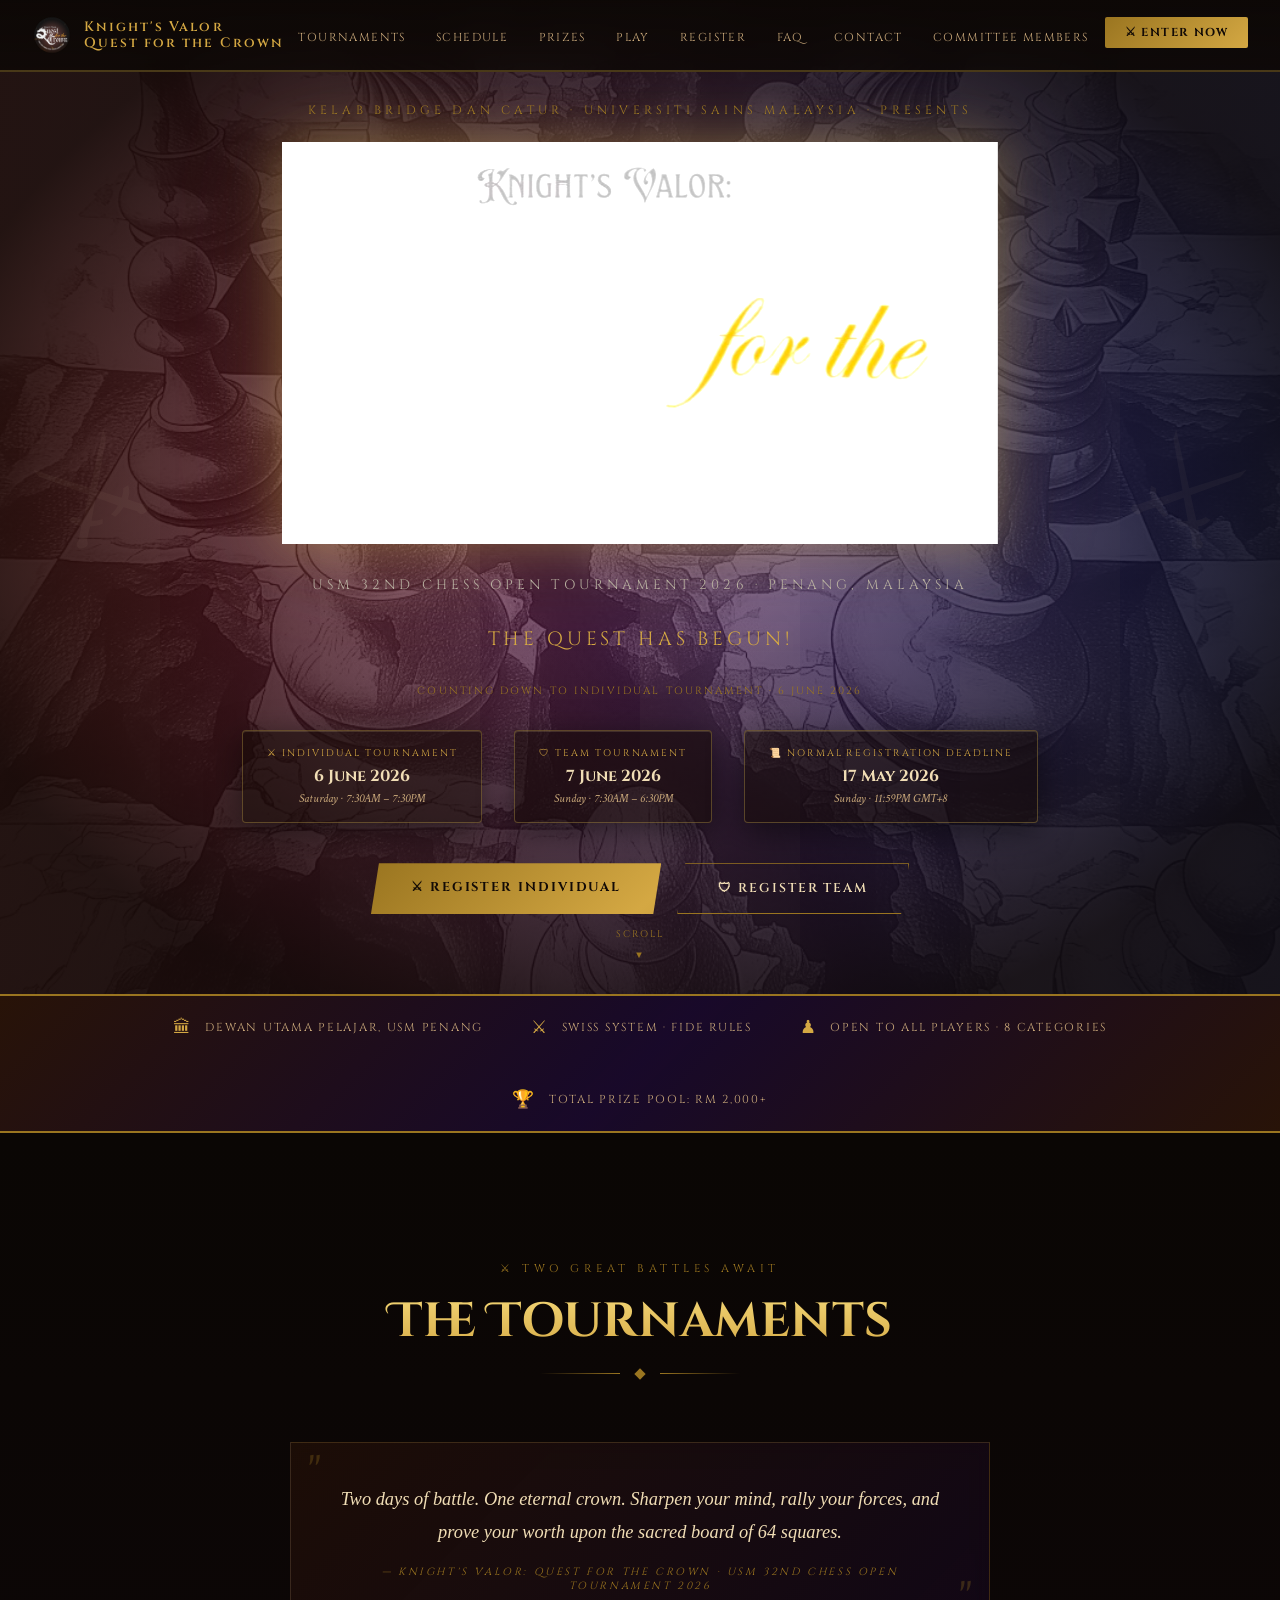
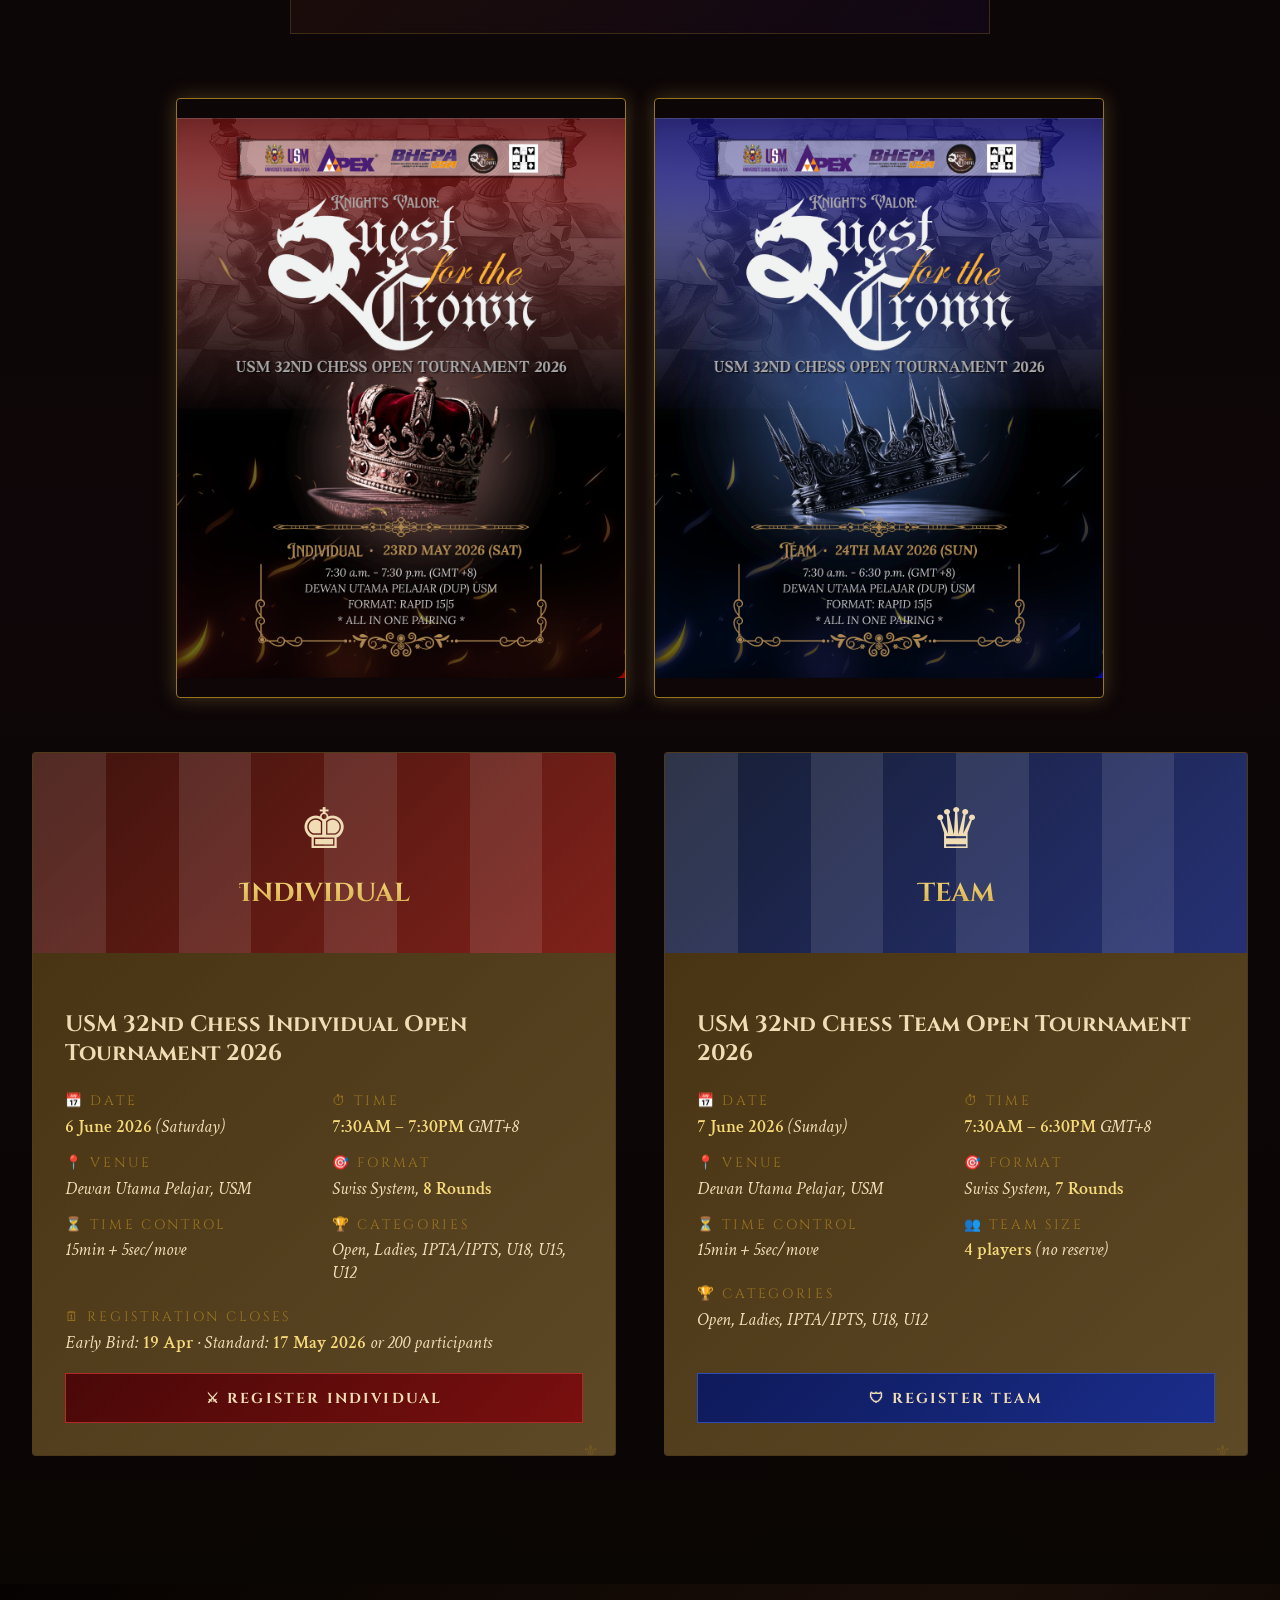
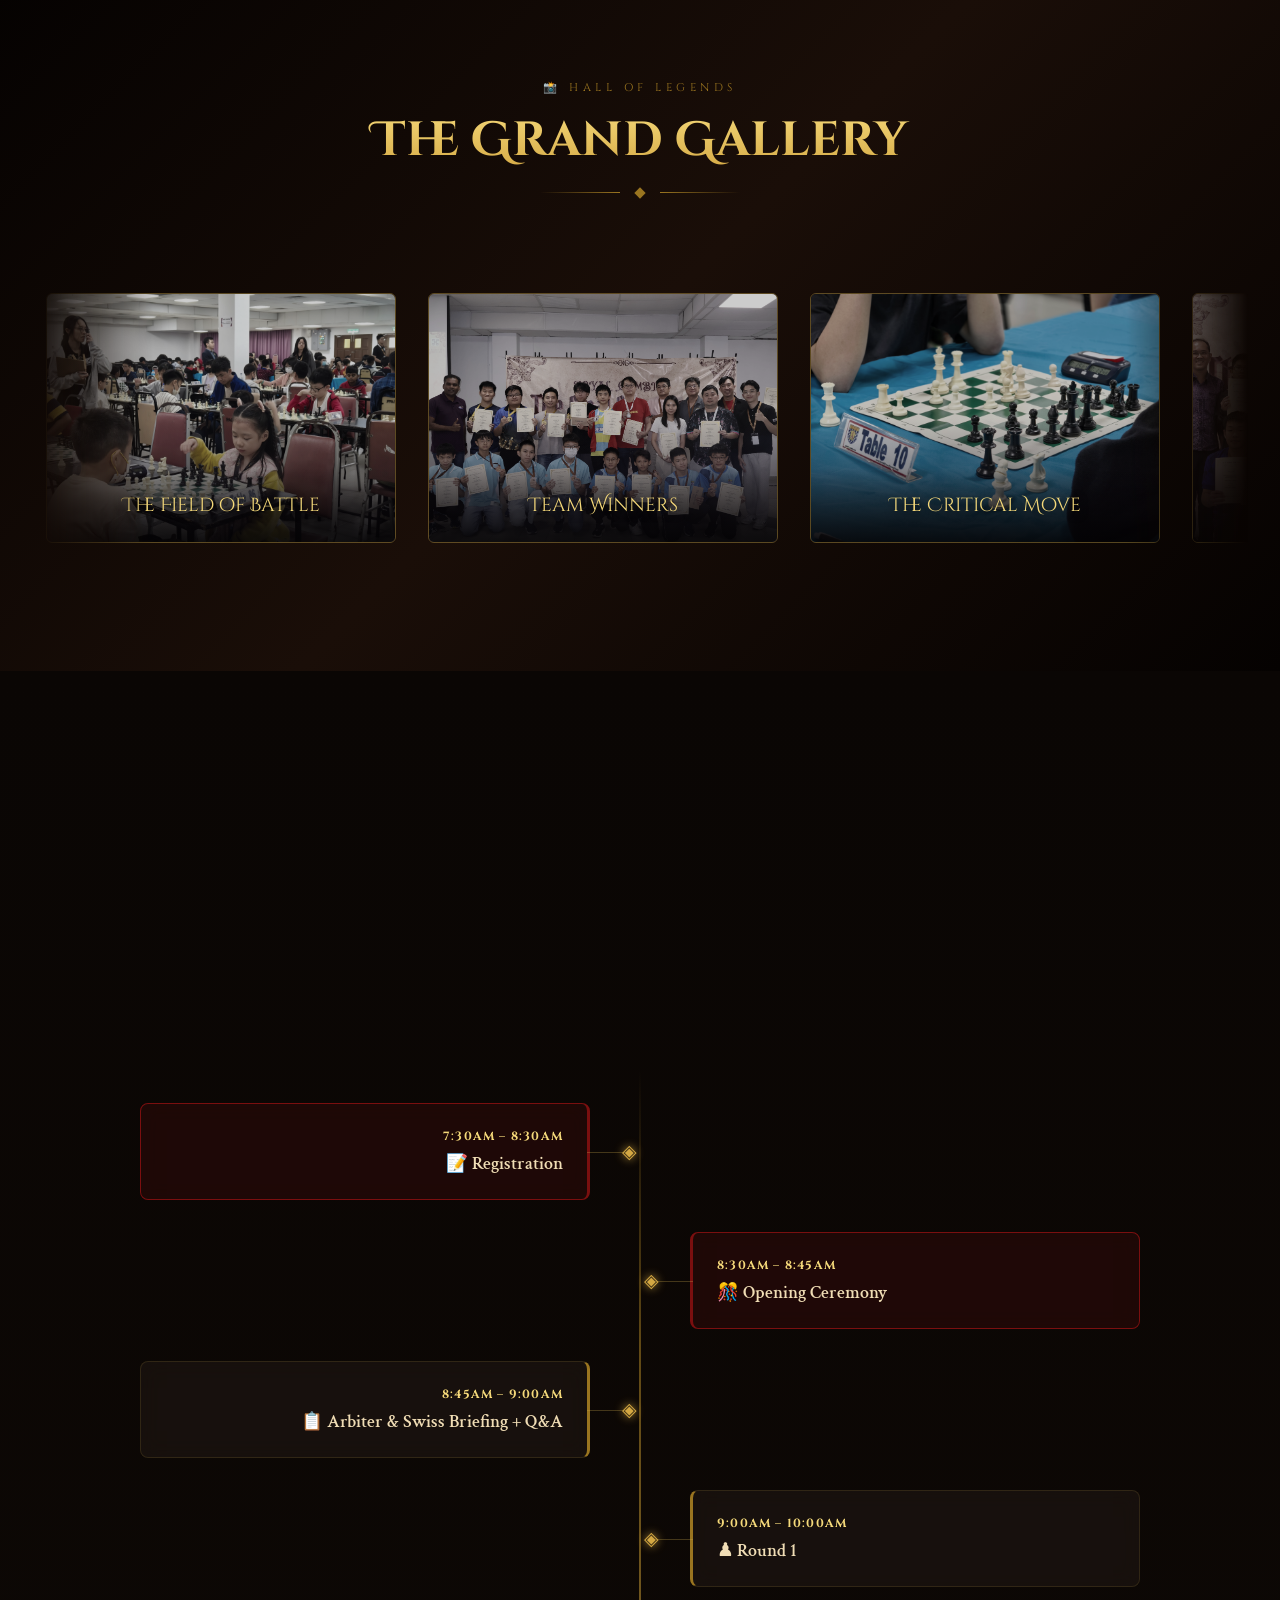
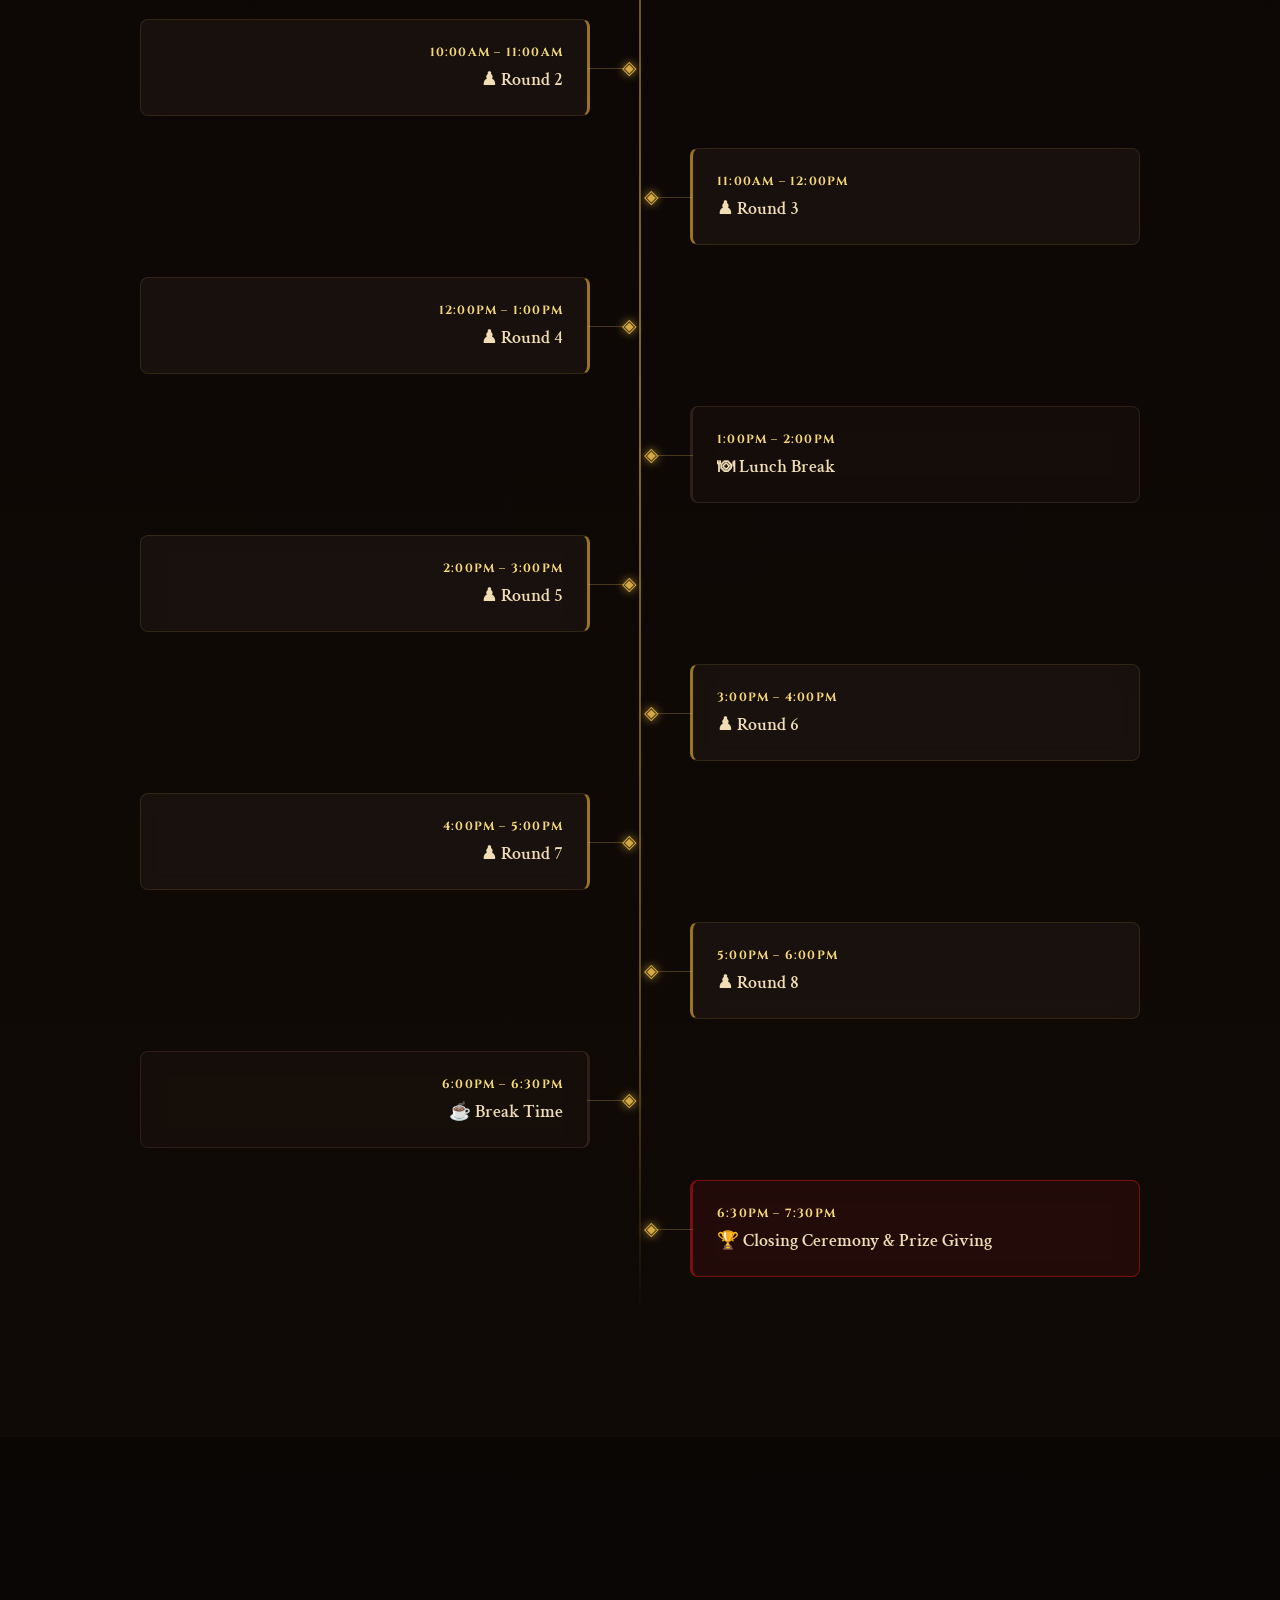
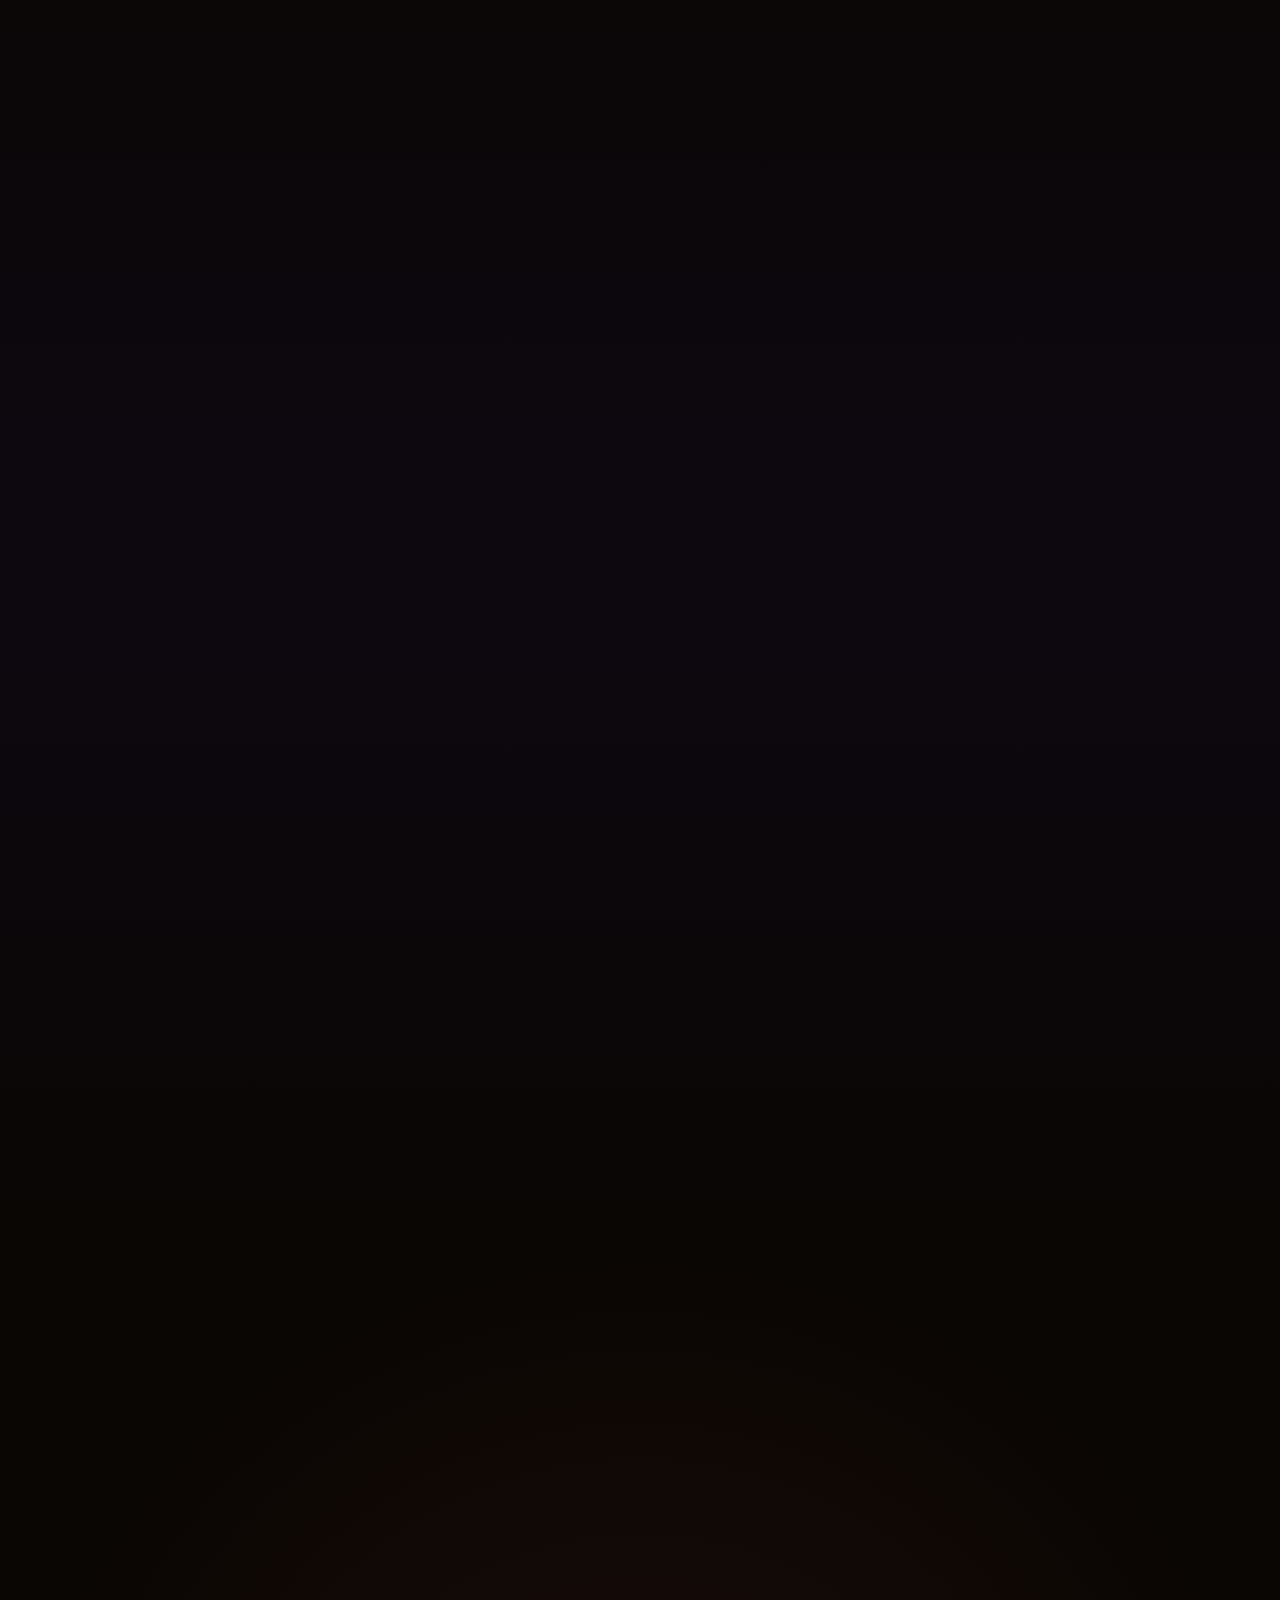
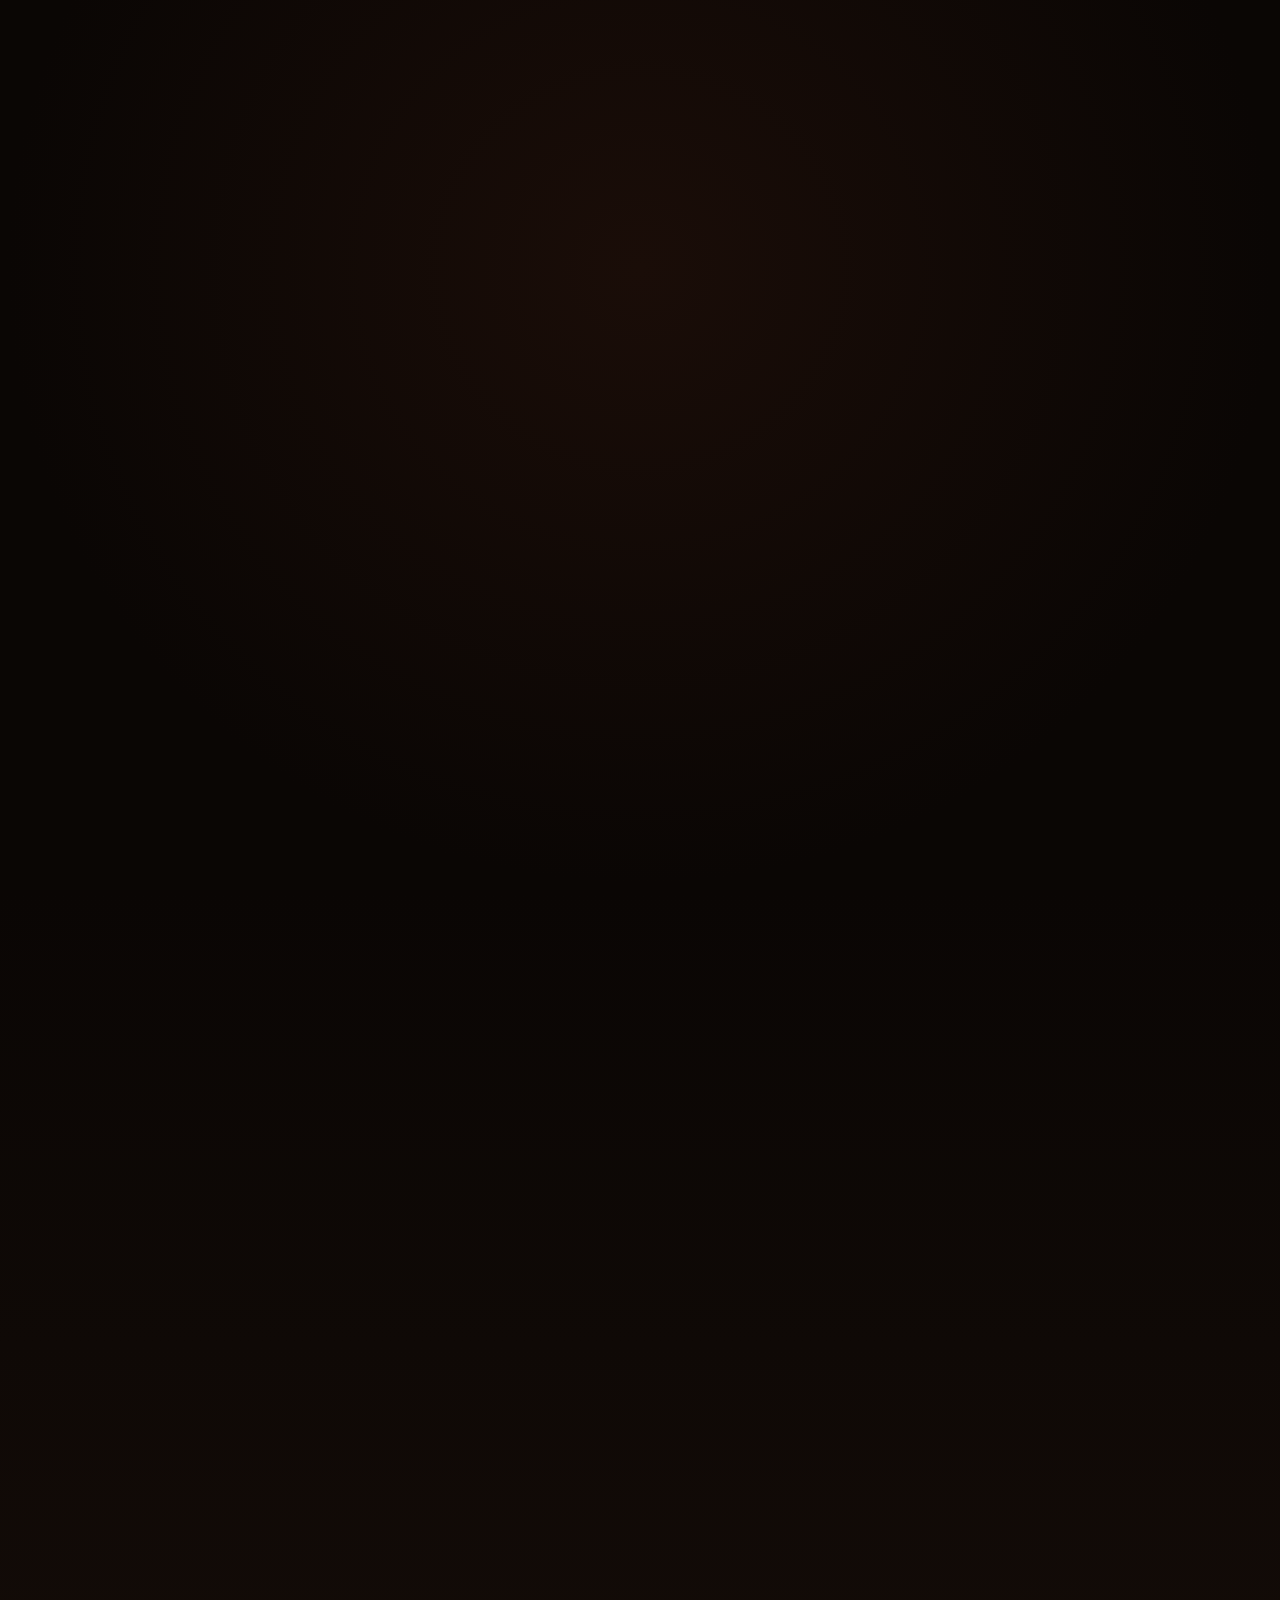
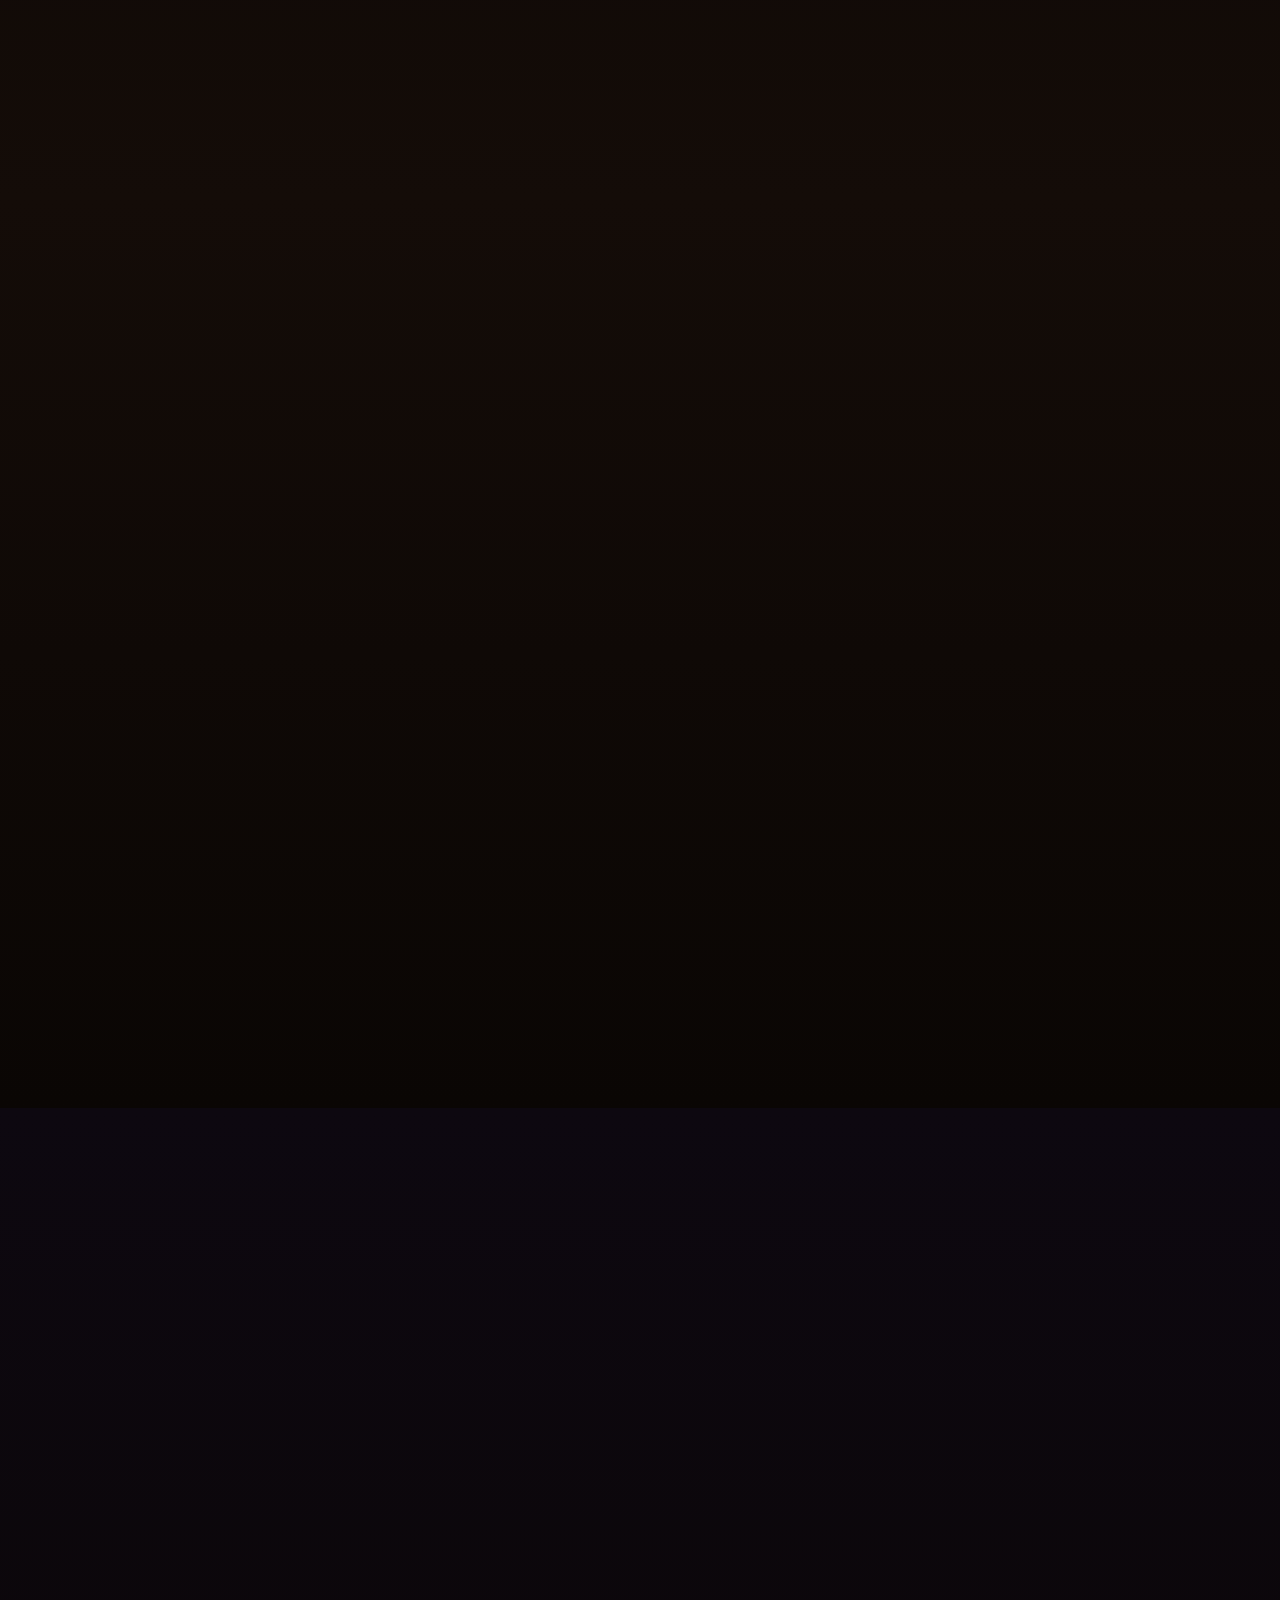
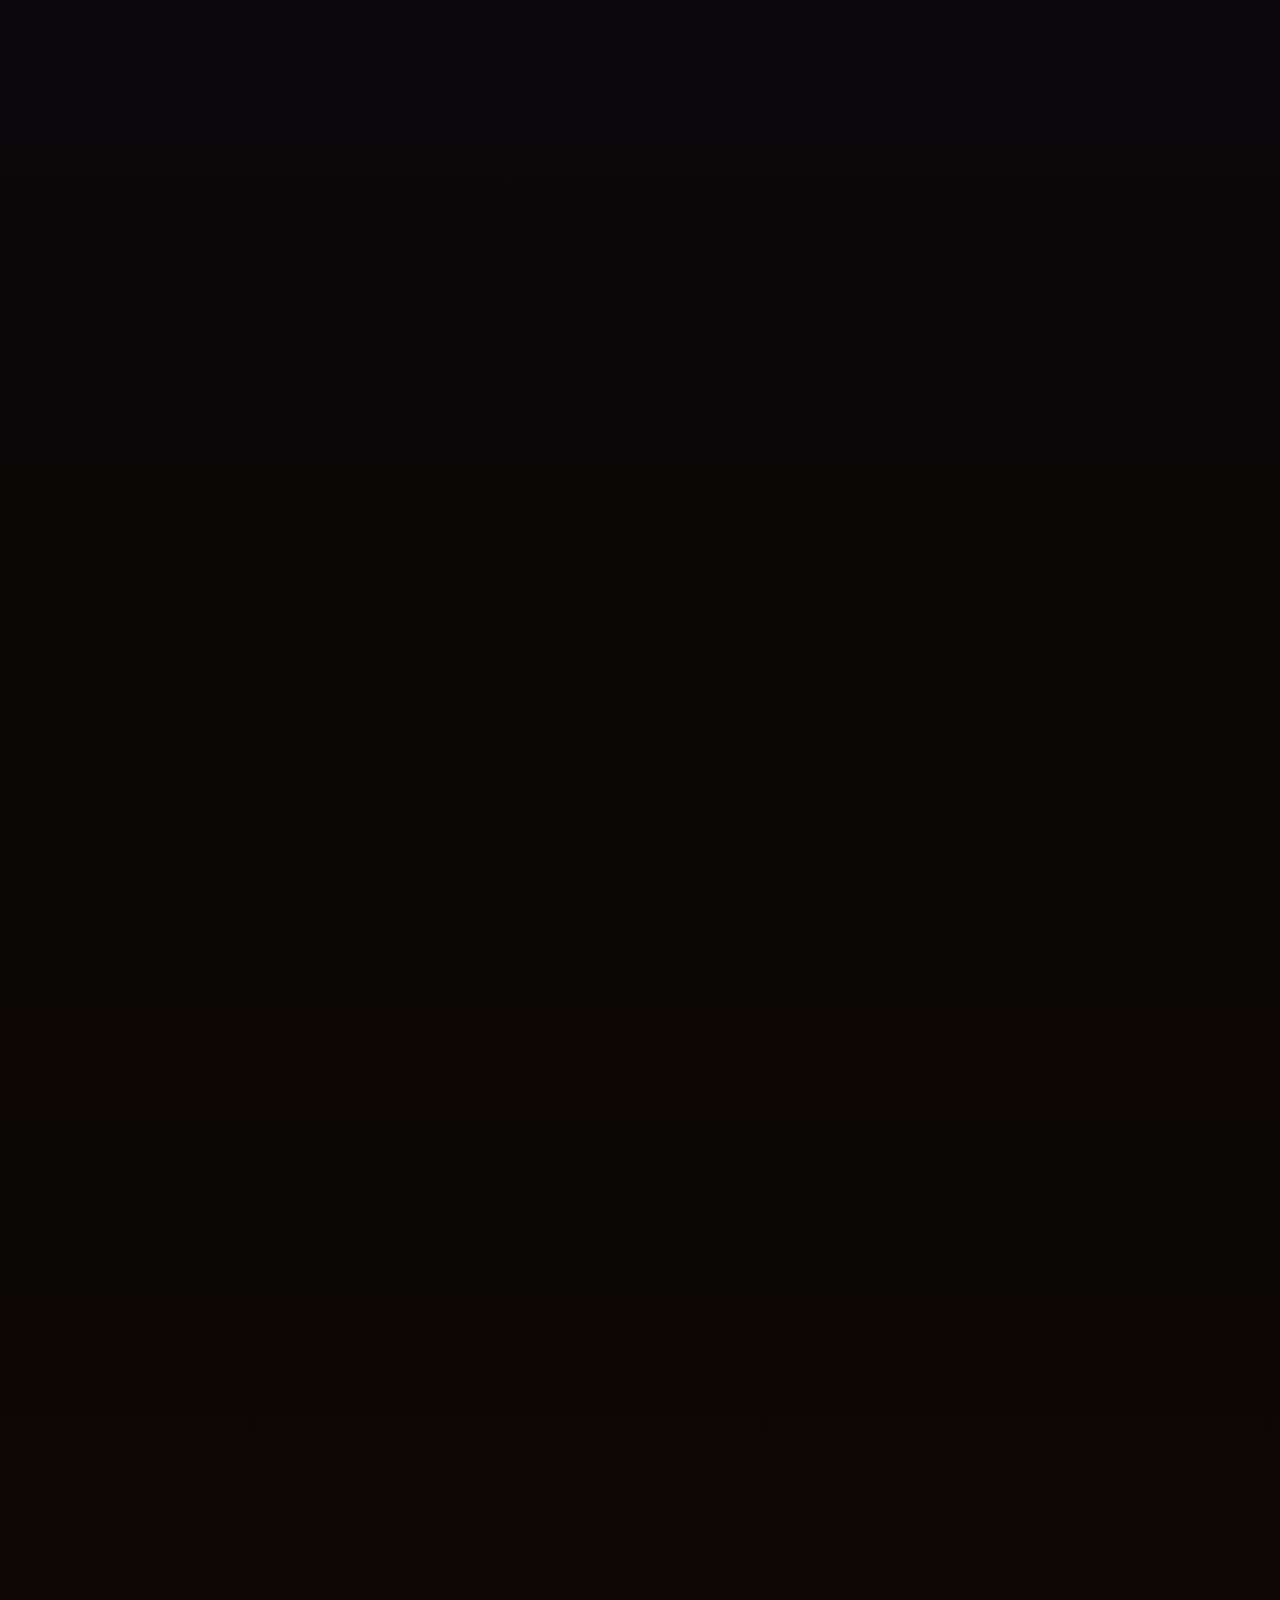
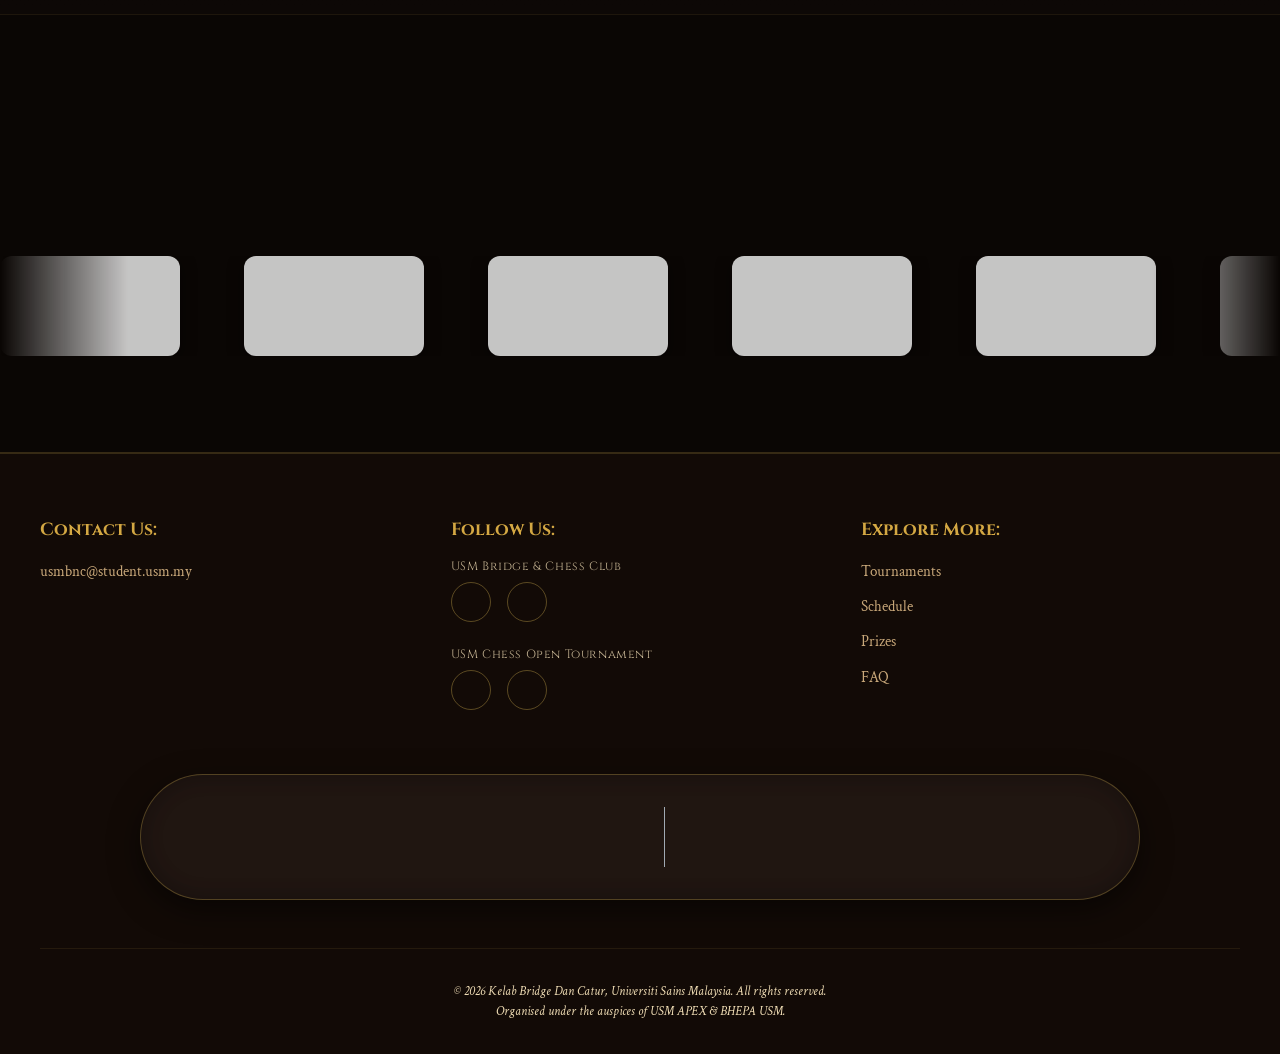
==== index.html @ 07fde5e4 "UI Enhancements: Vertical timeline, modernized chessboard, updated registration deadline, and rename" ====
<!DOCTYPE html>
<html lang="en">

<head>
  <meta charset="UTF-8">
  <meta name="viewport" content="width=device-width, initial-scale=1.0">
  <title>Knight's Valor: Quest for the Crown – USM 32nd Chess Open Tournament 2026</title>
  <link rel="preconnect" href="https://fonts.googleapis.com">
  <link rel="preconnect" href="https://fonts.gstatic.com" crossorigin>
  <link
    href="https://fonts.googleapis.com/css2?family=Cinzel:wght@400;600;700;900&family=Cinzel+Decorative:wght@400;700&family=IM+Fell+English:ital@0;1&family=Crimson+Text:ital,wght@0,400;0,600;1,400&family=MedievalSharp&display=swap"
    rel="stylesheet">
  <link rel="stylesheet" href="css/main.css">

  <!-- Favicons & Meta Tags -->
  <link rel="icon" type="image/png" href="images/OT%20LOGO.png">
  <meta property="og:title" content="Knight's Valor: Quest for the Crown – USM 32nd Chess Open Tournament">
  <meta property="og:description" content="USM 32nd Chess Open Tournament 2026. Join the battle and claim your glory!">
  <meta property="og:image" content="images/OT%20MAIN%20POSTER_INDIVIDUAL.png">
</head>

<body>

  <!-- EMBER PARTICLES -->
  <div id="embers"></div>

  <!-- KNIGHT'S VALOR SPLASH SCREEN -->
  <div id="splash" style="display: none;">
    <img id="splashKnight" src="images/knight.png" alt="Splash Knight" width="190" height="190" />
    <div class="splash-title">Knight's Valor</div>
    <div class="splash-sub">Quest for the Crown</div>
    <div class="splash-line"></div>
    <div class="splash-tournament-title">
      USM 32ND CHESS OPEN TOURNAMENT 2026</div>
    <button class="splash-enter" id="enterBtn" onclick="enterSite()">⚜ Enter the Arena ⚜</button>
  </div>
  <script>
    // PREVENT FLASH: Only show the splash screen if it's the first visit in this session and not on mobile.
    if (!sessionStorage.getItem('splashPlayed') && window.innerWidth > 768) {
      document.getElementById('splash').style.display = 'flex';
    } else {
      // Mark as played so mobile users don't see it if they rotate to landscape or resize later
      sessionStorage.setItem('splashPlayed', 'true');
    }
  </script>

  <!-- NAVIGATION -->
  <nav>
    <div class="nav-inner">
      <a href="#hero" class="nav-logo">
        <img src="images/OT LOGO.png" alt="OT Logo" class="nav-logo-icon" width="40" height="40" />
        <span class="nav-logo-text">Knight's Valor<br>Quest for the Crown</span>
      </a>
      <!-- Mobile hamburger toggle -->
      <input type="checkbox" id="mobileMenuCheck">
      <label class="mobile-menu-toggle" for="mobileMenuCheck" aria-label="Toggle Menu">
        <span></span>
        <span></span>
        <span></span>
      </label>
      <ul class="nav-links" id="navLinks">
        <li><a href="#tournaments">Tournaments</a></li>
        <li><a href="#schedule">Schedule</a></li>
        <li><a href="#prizes">Prizes</a></li>
        <li><a href="#chessboard">Play</a></li>
        <li><a href="#register">Register</a></li>
        <li><a href="#faq">FAQ</a></li>
        <li><a href="#contact">Contact</a></li>
        <li><a href="team.html">Committee Members</a></li>
        <li><a href="#register" class="nav-cta">⚔ Enter Now</a></li>
      </ul>
    </div>
  </nav>

  <!-- HERO -->
  <section id="hero">
    <div class="hero-bg-chess" id="heroChessBg"></div>
    <div class="hero-vignette"></div>
    <div class="hero-sword-left">⚔</div>
    <div class="hero-sword-right">⚔</div>

    <div class="hero-content">
      <div class="hero-organizer">Kelab Bridge Dan Catur · Universiti Sains Malaysia · Presents</div>
      <div class="hero-title-wrapper">
        <img src="images/landing page photo.jpg" alt="Quest for the Crown" class="hero-main-logo">
      </div>

      <div class="hero-edition">USM 32nd Chess Open Tournament 2026 · Penang, Malaysia</div>

      <!-- Countdown to Individual Tournament -->
      <div class="countdown-wrapper" id="countdown">
        <div class="countdown-item"><span class="countdown-num" id="cd-days">--</span><span
            class="countdown-label">Days</span></div>
        <div class="countdown-sep">:</div>
        <div class="countdown-item"><span class="countdown-num" id="cd-hours">--</span><span
            class="countdown-label">Hours</span></div>
        <div class="countdown-sep">:</div>
        <div class="countdown-item"><span class="countdown-num" id="cd-mins">--</span><span
            class="countdown-label">Minutes</span></div>
        <div class="countdown-sep">:</div>
        <div class="countdown-item"><span class="countdown-num" id="cd-secs">--</span><span
            class="countdown-label">Seconds</span></div>
      </div>
      <div class="hero-countdown-title">
        COUNTING DOWN TO INDIVIDUAL TOURNAMENT · 6 JUNE 2026</div>

      <div class="hero-dates">
        <div class="hero-date-card">
          <div class="hero-date-label">⚔ Individual Tournament</div>
          <div class="hero-date-value">6 June 2026</div>
          <div class="hero-date-type">Saturday · 7:30AM – 7:30PM</div>
        </div>
        <div class="hero-date-card">
          <div class="hero-date-label">🛡 Team Tournament</div>
          <div class="hero-date-value">7 June 2026</div>
          <div class="hero-date-type">Sunday · 7:30AM – 6:30PM</div>
        </div>
        <div class="hero-date-card">
          <div class="hero-date-label">📜 Normal Registration Deadline</div>
          <div class="hero-date-value">17 May 2026</div>
          <div class="hero-date-type">Sunday · 11:59PM GMT+8</div>
        </div>
      </div>

      <div class="hero-cta-group">
        <a href="https://forms.gle/FM53BSQoeGKqg9Bj9" target="_blank" class="btn-primary">⚔ Register Individual</a>
        <a href="https://forms.gle/48P2vCNNKDba8Dp2A" target="_blank" class="btn-secondary">🛡 Register Team</a>
      </div>
    </div>

    <div class="scroll-indicator">
      <span>Scroll</span>
      <span class="scroll-arrow">▼</span>
    </div>
  </section>

  <!-- CREST BANNER -->
  <div class="crest-banner">
    <div class="crest-inner">
      <div class="crest-item"><span class="crest-item-icon">🏛</span> Dewan Utama Pelajar, USM Penang</div>
      <div class="crest-item"><span class="crest-item-icon">⚔</span> Swiss System · FIDE Rules</div>
      <div class="crest-item"><span class="crest-item-icon">♟</span> Open to All Players · 8 Categories</div>
      <div class="crest-item"><span class="crest-item-icon">🏆</span> Total Prize Pool: RM 2,000+</div>
    </div>
  </div>

  <!-- TOURNAMENTS -->
  <section id="tournaments">
    <div class="container">
      <div class="section-header reveal">
        <span class="section-label">⚔ Two Great Battles Await</span>
        <h2 class="section-title">The Tournaments</h2>
        <div class="section-ornament">
          <div class="ornament-line"></div>
          <div class="ornament-diamond"></div>
          <div class="ornament-line"></div>
        </div>
      </div>

      <div class="valor-quote reveal">
        <p>Two days of battle. One eternal crown. Sharpen your mind, rally your forces, and prove your worth upon the
          sacred board of 64 squares.</p>
        <cite>— Knight's Valor: Quest for the Crown · USM 32nd Chess Open Tournament 2026</cite>
      </div>

      <div class="poster-container reveal">
        <img src="images/OT MAIN POSTER_INDIVIDUAL.png" alt="Individual Poster" class="poster-image poster-left" loading="lazy" />
        <img src="images/OT MAIN POSTER_TEAM.png" alt="Team Poster" class="poster-image" loading="lazy" />
      </div>
      <div class="tournament-grid">
        <!-- Individual -->
        <div class="tournament-card reveal-left">
          <div class="card-banner card-banner-individual">
            <div class="card-banner-chess" id="bannerChess1"></div>
            <div class="card-banner-type">
              <span class="banner-icon">♚</span>
              <div class="banner-title">Individual</div>
            </div>
          </div>
          <div class="card-content">
            <div class="card-name">USM 32nd Chess Individual Open Tournament 2026</div>
            <div class="info-grid">
              <div class="info-item">
                <span class="info-label">📅 Date</span>
                <span class="info-value"><strong>6 June 2026</strong> (Saturday)</span>
              </div>
              <div class="info-item">
                <span class="info-label">⏱ Time</span>
                <span class="info-value"><strong>7:30AM – 7:30PM</strong> GMT+8</span>
              </div>
              <div class="info-item">
                <span class="info-label">📍 Venue</span>
                <span class="info-value">Dewan Utama Pelajar, USM</span>
              </div>
              <div class="info-item">
                <span class="info-label">🎯 Format</span>
                <span class="info-value">Swiss System, <strong>8 Rounds</strong></span>
              </div>
              <div class="info-item">
                <span class="info-label">⏳ Time Control</span>
                <span class="info-value">15min + 5sec/move</span>
              </div>
              <div class="info-item">
                <span class="info-label">🏆 Categories</span>
                <span class="info-value">Open, Ladies, IPTA/IPTS, U18, U15, U12</span>
              </div>
            </div>
            <div class="info-item info-item-last">
              <span class="info-label">🗓 Registration Closes</span>
              <span class="info-value">Early Bird: <strong>19 Apr</strong> · Standard: <strong>17 May 2026</strong> or
                200 participants</span>
            </div>
            <a href="https://forms.gle/FM53BSQoeGKqg9Bj9"
              target="_blank" class="card-cta cta-individual">⚔ Register Individual</a>
          </div>
        </div>

        <!-- Team -->
        <div class="tournament-card reveal-right">
          <div class="card-banner card-banner-team">
            <div class="card-banner-chess" id="bannerChess2"></div>
            <div class="card-banner-type">
              <span class="banner-icon">♛</span>
              <div class="banner-title">Team</div>
            </div>
          </div>
          <div class="card-content">
            <div class="card-name">USM 32nd Chess Team Open Tournament 2026</div>
            <div class="info-grid">
              <div class="info-item">
                <span class="info-label">📅 Date</span>
                <span class="info-value"><strong>7 June 2026</strong> (Sunday)</span>
              </div>
              <div class="info-item">
                <span class="info-label">⏱ Time</span>
                <span class="info-value"><strong>7:30AM – 6:30PM</strong> GMT+8</span>
              </div>
              <div class="info-item">
                <span class="info-label">📍 Venue</span>
                <span class="info-value">Dewan Utama Pelajar, USM</span>
              </div>
              <div class="info-item">
                <span class="info-label">🎯 Format</span>
                <span class="info-value">Swiss System, <strong>7 Rounds</strong></span>
              </div>
              <div class="info-item">
                <span class="info-label">⏳ Time Control</span>
                <span class="info-value">15min + 5sec/move</span>
              </div>
              <div class="info-item">
                <span class="info-label">👥 Team Size</span>
                <span class="info-value"><strong>4 players</strong> (no reserve)</span>
              </div>
            </div>
            <div class="info-item info-item-last">
              <span class="info-label">🏆 Categories</span>
              <span class="info-value">Open, Ladies, IPTA/IPTS, U18, U12</span>
            </div>
            <a href="https://forms.gle/48P2vCNNKDba8Dp2A"
              target="_blank" class="card-cta cta-team">🛡 Register Team</a>
          </div>
        </div>
      </div>
    </div>
  </section>

  <!-- THE GRAND GALLERY -->
  <section id="gallery">
    <div class="container-fluid">
      <div class="section-header reveal-scale">
        <span class="section-label">📸 Hall of Legends</span>
        <h2 class="section-title">The Grand Gallery</h2>
        <div class="section-ornament">
          <div class="ornament-line"></div>
          <div class="ornament-diamond"></div>
          <div class="ornament-line"></div>
        </div>
      </div>

      <div class="gallery-marquee-wrapper">
        <div class="gallery-track">
          <!-- Image 1 -->
          <div class="gallery-item">
            <img src="images/OT 2025/IMG20250607155641.jpg" alt="Tournament Hall Overview" loading="lazy">
            <div class="gallery-item-caption">The Field of Battle</div>
          </div>
          <!-- Image 2 -->
          <div class="gallery-item">
            <img src="images/OT 2025/IMG_1950.JPG" alt="Players Focused" loading="lazy">
            <div class="gallery-item-caption">Team Winners</div>
          </div>
          <!-- Image 3 -->
          <div class="gallery-item">
            <img src="images/OT 2025/IMG_20250607_150325.jpg" alt="Action on the Board" loading="lazy">
            <div class="gallery-item-caption">The Critical Move</div>
          </div>
          <!-- Image 4 -->
          <div class="gallery-item">
            <img src="images/OT 2025/IMG_2477.jpeg" alt="Intense Match" loading="lazy">
            <div class="gallery-item-caption">Individual Winners</div>
          </div>
          <!-- Image 5 -->
          <div class="gallery-item">
            <img src="images/OT 2025/IMG_3315.JPG" alt="Strategic Planning" loading="lazy">
            <div class="gallery-item-caption">Lucky Draw Winners</div>
          </div>
          <!-- Image 6 -->
          <div class="gallery-item">
            <img src="images/OT 2025/IMG_7377.JPG" alt="Tournament Atmosphere" loading="lazy">
            <div class="gallery-item-caption">Keep Calm Just Play</div>
          </div>
          <!-- DUPLICATED SET FOR SEAMLESS SCROLL -->
          <!-- Image 1 -->
          <div class="gallery-item">
            <img src="images/OT 2025/IMG20250607155641.jpg" alt="Tournament Hall Overview" loading="lazy">
            <div class="gallery-item-caption">The Field of Battle</div>
          </div>
          <!-- Image 2 -->
          <div class="gallery-item">
            <img src="images/OT 2025/IMG_1950.JPG" alt="Players Focused" loading="lazy">
            <div class="gallery-item-caption">Team Winners</div>
          </div>
          <!-- Image 3 -->
          <div class="gallery-item">
            <img src="images/OT 2025/IMG_20250607_150325.jpg" alt="Action on the Board" loading="lazy">
            <div class="gallery-item-caption">The Critical Move</div>
          </div>
          <!-- Image 4 -->
          <div class="gallery-item">
            <img src="images/OT 2025/IMG_2477.jpeg" alt="Intense Match" loading="lazy">
            <div class="gallery-item-caption">Individual Winners</div>
          </div>
          <!-- Image 5 -->
          <div class="gallery-item">
            <img src="images/OT 2025/IMG_3315.JPG" alt="Strategic Planning" loading="lazy">
            <div class="gallery-item-caption">Lucky Draw Winners</div>
          </div>
          <!-- Image 6 -->
          <div class="gallery-item">
            <img src="images/OT 2025/IMG_7377.JPG" alt="Tournament Atmosphere" loading="lazy">
            <div class="gallery-item-caption">Keep Calm Just Play</div>
          </div>
        </div>
      </div>
    </div>
  </section>

  <!-- SCHEDULE -->
  <section id="schedule">
    <div class="container">
      <div class="section-header reveal">
        <span class="section-label">⏱ Plan Your Quest</span>
        <h2 class="section-title">Tournament Schedule</h2>
        <div class="section-ornament">
          <div class="ornament-line"></div>
          <div class="ornament-diamond"></div>
          <div class="ornament-line"></div>
        </div>
      </div>

      <div class="schedule-tabs reveal">
        <button class="tab-btn active" onclick="showTab('sched','individual')">⚔ Individual (6 Jun)</button>
        <button class="tab-btn" onclick="showTab('sched','team')">🛡 Team (7 Jun)</button>
      </div>

      <div id="sched-individual" class="schedule-content active">
        <div class="schedule-grid">
          <div class="schedule-item highlight"><span class="schedule-time">7:30AM – 8:30AM</span><span
              class="schedule-event">📝 Registration</span></div>
          <div class="schedule-item highlight"><span class="schedule-time">8:30AM – 8:45AM</span><span
              class="schedule-event">🎊 Opening Ceremony</span></div>
          <div class="schedule-item"><span class="schedule-time">8:45AM – 9:00AM</span><span class="schedule-event">📋
              Arbiter & Swiss Briefing + Q&A</span></div>
          <div class="schedule-item"><span class="schedule-time">9:00AM – 10:00AM</span><span class="schedule-event">♟
              Round 1</span></div>
          <div class="schedule-item"><span class="schedule-time">10:00AM – 11:00AM</span><span class="schedule-event">♟
              Round 2</span></div>
          <div class="schedule-item"><span class="schedule-time">11:00AM – 12:00PM</span><span class="schedule-event">♟
              Round 3</span></div>
          <div class="schedule-item"><span class="schedule-time">12:00PM – 1:00PM</span><span class="schedule-event">♟
              Round 4</span></div>
          <div class="schedule-item break"><span class="schedule-time">1:00PM – 2:00PM</span><span
              class="schedule-event">🍽 Lunch Break</span></div>
          <div class="schedule-item"><span class="schedule-time">2:00PM – 3:00PM</span><span class="schedule-event">♟
              Round 5</span></div>
          <div class="schedule-item"><span class="schedule-time">3:00PM – 4:00PM</span><span class="schedule-event">♟
              Round 6</span></div>
          <div class="schedule-item"><span class="schedule-time">4:00PM – 5:00PM</span><span class="schedule-event">♟
              Round 7</span></div>
          <div class="schedule-item"><span class="schedule-time">5:00PM – 6:00PM</span><span class="schedule-event">♟
              Round 8</span></div>
          <div class="schedule-item break"><span class="schedule-time">6:00PM – 6:30PM</span><span
              class="schedule-event">☕ Break Time</span></div>
          <div class="schedule-item highlight"><span class="schedule-time">6:30PM – 7:30PM</span><span
              class="schedule-event">🏆 Closing Ceremony & Prize Giving</span></div>
        </div>
      </div>

      <div id="sched-team" class="schedule-content">
        <div class="schedule-grid">
          <div class="schedule-item highlight"><span class="schedule-time">7:30AM – 8:30AM</span><span
              class="schedule-event">📝 Registration</span></div>
          <div class="schedule-item highlight"><span class="schedule-time">8:30AM – 8:45AM</span><span
              class="schedule-event">🎊 Opening Ceremony</span></div>
          <div class="schedule-item"><span class="schedule-time">8:45AM – 9:00AM</span><span class="schedule-event">📋
              Arbiter & Swiss Briefing + Q&A</span></div>
          <div class="schedule-item"><span class="schedule-time">9:00AM – 10:00AM</span><span class="schedule-event">♟
              Round 1</span></div>
          <div class="schedule-item"><span class="schedule-time">10:00AM – 11:00AM</span><span class="schedule-event">♟
              Round 2</span></div>
          <div class="schedule-item"><span class="schedule-time">11:00AM – 12:00PM</span><span class="schedule-event">♟
              Round 3</span></div>
          <div class="schedule-item"><span class="schedule-time">12:00PM – 1:00PM</span><span class="schedule-event">♟
              Round 4</span></div>
          <div class="schedule-item break"><span class="schedule-time">1:00PM – 2:00PM</span><span
              class="schedule-event">🍽 Lunch Break</span></div>
          <div class="schedule-item"><span class="schedule-time">2:00PM – 3:00PM</span><span class="schedule-event">♟
              Round 5</span></div>
          <div class="schedule-item"><span class="schedule-time">3:00PM – 4:00PM</span><span class="schedule-event">♟
              Round 6</span></div>
          <div class="schedule-item"><span class="schedule-time">4:00PM – 5:00PM</span><span class="schedule-event">♟
              Round 7</span></div>
          <div class="schedule-item break"><span class="schedule-time">5:00PM – 5:30PM</span><span
              class="schedule-event">☕ Break Time</span></div>
          <div class="schedule-item highlight"><span class="schedule-time">5:30PM – 6:30PM</span><span
              class="schedule-event">🏆 Closing Ceremony & Prize Giving</span></div>
        </div>
      </div>
    </div>
  </section>

  <!-- PRIZES -->
  <section id="prizes">
    <div class="container">
      <div class="section-header reveal">
        <span class="section-label">🏆 Claim Your Glory</span>
        <h2 class="section-title">Prize List</h2>
        <div class="section-ornament">
          <div class="ornament-line"></div>
          <div class="ornament-diamond"></div>
          <div class="ornament-line"></div>
        </div>
      </div>

      <div class="prizes-tabs reveal">
        <button class="tab-btn active" onclick="showTab('prize','individual')">⚔ Individual</button>
        <button class="tab-btn" onclick="showTab('prize','team')">🛡 Team</button>
      </div>

      <div id="prize-individual" class="prize-section active">
        <!-- Podium -->
        <div class="prize-podium reveal">
          <div class="podium-item">
            <div class="podium-place">1st Runner-Up</div>
            <div class="podium-block podium-block-2nd">
              <div class="podium-num">2</div>
              <div class="podium-prize">RM 300</div>
              <div class="podium-detail">Medal + Certificate</div>
            </div>
          </div>
          <div class="podium-item">
            <div class="podium-place">Champion 👑</div>
            <div class="podium-block podium-block-1st">
              <div class="podium-num">1</div>
              <div class="podium-prize">RM 500</div>
              <div class="podium-detail">Medal + Certificate</div>
            </div>
          </div>
          <div class="podium-item">
            <div class="podium-place">2nd Runner-Up</div>
            <div class="podium-block podium-block-3rd">
              <div class="podium-num">3</div>
              <div class="podium-prize">RM 200</div>
              <div class="podium-detail">Medal + Certificate</div>
            </div>
          </div>
        </div>

        <table class="prize-table reveal">
          <thead>
            <tr>
              <th>Category & Place</th>
              <th>Prize</th>
            </tr>
          </thead>
          <tbody>
            <tr class="prize-category-header">
              <td colspan="2">🏆 Open Category</td>
            </tr>
            <tr>
              <td>Champion</td>
              <td>RM 500 + Medal + Certificate</td>
            </tr>
            <tr>
              <td>1st Runner-Up</td>
              <td>RM 300 + Medal + Certificate</td>
            </tr>
            <tr>
              <td>2nd Runner-Up</td>
              <td>RM 200 + Medal + Certificate</td>
            </tr>
            <tr>
              <td>4th – 10th Place</td>
              <td>RM 80–100 + Medal + Certificate</td>
            </tr>
            <tr class="prize-category-header">
              <td colspan="2">♀ Ladies Category</td>
            </tr>
            <tr>
              <td>1st Place</td>
              <td>RM 70 + Medal + Certificate</td>
            </tr>
            <tr>
              <td>2nd Place</td>
              <td>RM 60 + Medal + Certificate</td>
            </tr>
            <tr>
              <td>3rd Place</td>
              <td>RM 50 + Medal + Certificate</td>
            </tr>
            <tr class="prize-category-header">
              <td colspan="2">🎓 IPTA/IPTS · U18/U15/U12 Boys</td>
            </tr>
            <tr>
              <td>1st–5th Place</td>
              <td>Medal + Certificate</td>
            </tr>
            <tr class="prize-category-header">
              <td colspan="2">🌸 U18/U15/U12 Girls</td>
            </tr>
            <tr>
              <td>1st–3rd Place</td>
              <td>Medal + Certificate</td>
            </tr>
          </tbody>
        </table>
      </div>

      <div id="prize-team" class="prize-section">
        <div class="prize-podium reveal">
          <div class="podium-item">
            <div class="podium-place">1st Runner-Up</div>
            <div class="podium-block podium-block-2nd">
              <div class="podium-num">2</div>
              <div class="podium-prize">RM 500</div>
              <div class="podium-detail">Medal + Certificate</div>
            </div>
          </div>
          <div class="podium-item">
            <div class="podium-place">Champion 👑</div>
            <div class="podium-block podium-block-1st">
              <div class="podium-num">1</div>
              <div class="podium-prize">RM 800</div>
              <div class="podium-detail">Medal + Certificate</div>
            </div>
          </div>
          <div class="podium-item">
            <div class="podium-place">2nd Runner-Up</div>
            <div class="podium-block podium-block-3rd">
              <div class="podium-num">3</div>
              <div class="podium-prize">RM 340</div>
              <div class="podium-detail">Medal + Certificate</div>
            </div>
          </div>
        </div>

        <table class="prize-table reveal">
          <thead>
            <tr>
              <th>Category & Place</th>
              <th>Prize</th>
            </tr>
          </thead>
          <tbody>
            <tr class="prize-category-header">
              <td colspan="2">🏆 Open Category</td>
            </tr>
            <tr>
              <td>Champion</td>
              <td>RM 800 + Medal + Certificate</td>
            </tr>
            <tr>
              <td>1st Runner-Up</td>
              <td>RM 500 + Medal + Certificate</td>
            </tr>
            <tr>
              <td>2nd Runner-Up</td>
              <td>RM 340 + Medal + Certificate</td>
            </tr>
            <tr>
              <td>4th Place</td>
              <td>RM 300 + Medal + Certificate</td>
            </tr>
            <tr>
              <td>5th Place</td>
              <td>RM 300 + Medal + Certificate</td>
            </tr>
            <tr class="prize-category-header">
              <td colspan="2">♀ Ladies Category</td>
            </tr>
            <tr>
              <td>1st Place</td>
              <td>RM 200 + Medal + Certificate</td>
            </tr>
            <tr class="prize-category-header">
              <td colspan="2">🎓 IPTA/IPTS · U18 · U12 Categories</td>
            </tr>
            <tr>
              <td>1st–3rd Place</td>
              <td>Medal + Certificate</td>
            </tr>
            <tr class="prize-category-header">
              <td colspan="2">⭐ Special Prizes – Best Board Player</td>
            </tr>
            <tr>
              <td>Board 1 – Top Player</td>
              <td>Trophy + Certificate</td>
            </tr>
            <tr>
              <td>Board 2 – Top Player</td>
              <td>Trophy + Certificate</td>
            </tr>
            <tr>
              <td>Board 3 – Top Player</td>
              <td>Trophy + Certificate</td>
            </tr>
            <tr>
              <td>Board 4 – Top Player</td>
              <td>Trophy + Certificate</td>
            </tr>
          </tbody>
        </table>
        <p class="table-note">
          * Each team may win ONE prize only (excluding Special Prizes). Prize list subject to change.</p>
      </div>
    </div>
  </section>

  <!-- INTERACTIVE CHESSBOARD -->
  <section id="chessboard">
    <div class="container">
      <div class="section-header reveal">
        <span class="section-label">♟ Warm Up Your Pieces</span>
        <h2 class="section-title">Play a Game</h2>
        <div class="section-ornament">
          <div class="ornament-line"></div>
          <div class="ornament-diamond"></div>
          <div class="ornament-line"></div>
        </div>
      </div>

      <div class="chess-container reveal">
        <p class="chess-desc">
          Test your mettle upon the sacred board. Click a piece to select it,<br>
          then click a highlighted square to make your move. Face a worthy opponent in local 2-player mode.
        </p>

        <!-- Mode Toggle -->
        <div class="chess-mode-toggle">
          <button class="mode-btn active" id="btnClassicMode" onclick="setGameMode('classic')">Standard Chess</button>
          <button class="mode-btn" id="btnDiceMode" onclick="setGameMode('dice')">Dice Chess</button>
        </div>

        <div class="chess-layout-wrapper">
          <div class="chess-board-area">
            <div id="chess-game">
              <div class="chess-board" id="chessBoard"></div>
            </div>
            <div class="chess-status" id="chessStatus">White's Turn — Make Your Opening Move</div>
            <div class="chess-controls">
              <button class="chess-btn" onclick="resetChess()">⚔ New Game</button>
              <button class="chess-btn" onclick="flipBoard()" title="Flip Board">🔄 Flip Board</button>
            </div>
          </div>

          <!-- Dice Controls (Hidden in Classic Mode) -->
          <div class="dice-panel" id="diceControls" style="display:none;">
            <div class="dice-plate">
              <!-- Dice 1 -->
              <div class="scene">
                <div class="cube" id="dice1">
                  <div class="cube-face cube-face-front">♙</div>
                  <div class="cube-face cube-face-back">♘</div>
                  <div class="cube-face cube-face-right">♗</div>
                  <div class="cube-face cube-face-left">♖</div>
                  <div class="cube-face cube-face-top">♕</div>
                  <div class="cube-face cube-face-bottom">♔</div>
                </div>
              </div>
              <!-- Dice 2 -->
              <div class="scene">
                <div class="cube" id="dice2">
                  <div class="cube-face cube-face-front">♙</div>
                  <div class="cube-face cube-face-back">♘</div>
                  <div class="cube-face cube-face-right">♗</div>
                  <div class="cube-face cube-face-left">♖</div>
                  <div class="cube-face cube-face-top">♕</div>
                  <div class="cube-face cube-face-bottom">♔</div>
                </div>
              </div>
              <!-- Dice 3 -->
              <div class="scene">
                <div class="cube" id="dice3">
                  <div class="cube-face cube-face-front">♙</div>
                  <div class="cube-face cube-face-back">♘</div>
                  <div class="cube-face cube-face-right">♗</div>
                  <div class="cube-face cube-face-left">♖</div>
                  <div class="cube-face cube-face-top">♕</div>
                  <div class="cube-face cube-face-bottom">♔</div>
                </div>
              </div>
            </div>
            <button class="dice-btn" id="rollDiceBtn" onclick="rollDice()">🎲 Roll Dice</button>
            <div class="dice-result" id="diceResult">Roll to decide your fate...</div>
          </div>
        </div>

        <!-- Chess Sounds -->
        <audio id="moveSound" src="sounds/move.mp3"></audio>
        <audio id="captureSound" src="sounds/capture.mp3"></audio>

        <!-- Pawn Promotion Modal -->
        <div id="promotionModal" class="chess-modal hide">
          <div class="chess-modal-content">
            <h3 class="chess-modal-title">Ascension Granted</h3>
            <p>Choose your promotion:</p>
            <div class="promo-options" id="promoOptions">
              <!-- JS overrides these buttons based on color -->
              <button class="promo-btn" onclick="processPromotion('Q')">♛</button>
              <button class="promo-btn" onclick="processPromotion('R')">♜</button>
              <button class="promo-btn" onclick="processPromotion('B')">♝</button>
              <button class="promo-btn" onclick="processPromotion('N')">♞</button>
            </div>
          </div>
        </div>

        <!-- Checkmate/GameOver Modal -->
        <div id="gameOverModal" class="chess-modal hide">
          <div class="chess-modal-content">
            <h3 class="chess-modal-title" id="gameOverTitle">Checkmate!</h3>
            <p id="gameOverMsg" class="mb-1-5">White wins</p>
            <button class="btn-secondary btn-wide" onclick="closeGameOverModal()">Close</button>
            <button class="btn-primary btn-wide" onclick="closeGameOverModal(); resetChess();">Play Again</button>
          </div>
        </div>

      </div>
    </div>
  </section>

  <!-- REGISTRATION & FEES -->
  <section id="register">
    <div class="container">
      <div class="section-header reveal">
        <span class="section-label">📜 Pledge Your Allegiance</span>
        <h2 class="section-title">Register & Fees</h2>
        <div class="section-ornament">
          <div class="ornament-line"></div>
          <div class="ornament-diamond"></div>
          <div class="ornament-line"></div>
        </div>
      </div>

      <div class="deadline-alert reveal">
        ⏰ <strong>Early Bird Deadline: 19 April 2026</strong> — Register before then to save on fees!<br>
        Standard registration closes <strong>17 May 2026</strong> or when slots fill up.
      </div>

      <div class="fee-section reveal">
        <div class="fee-section-title">⚔ Individual Tournament Fees</div>
        <table class="fee-table">
          <thead>
            <tr>
              <th>Category</th>
              <th>Early Bird (before 19 Apr)</th>
              <th>Normal (before 17 May)</th>
            </tr>
          </thead>
          <tbody>
            <tr>
              <td>PCA Member</td>
              <td class="early-bird">RM 30</td>
              <td>RM 35</td>
            </tr>
            <tr>
              <td>Non-PCA Member</td>
              <td class="early-bird">RM 35</td>
              <td>RM 40</td>
            </tr>
            <tr>
              <td>International</td>
              <td class="early-bird">RM 60</td>
              <td>RM 80</td>
            </tr>
          </tbody>
        </table>

        <div class="fee-section-title mt-2-5">🛡 Team Tournament Fees (per team of 4)</div>
        <table class="fee-table">
          <thead>
            <tr>
              <th>Category</th>
              <th>Early Bird (before 19 Apr)</th>
              <th>Normal (before 17 May)</th>
            </tr>
          </thead>
          <tbody>
            <tr>
              <td>PCA Team (all 4 members PCA)</td>
              <td class="early-bird">RM 80</td>
              <td>RM 100</td>
            </tr>
            <tr>
              <td>Non-PCA Team (≥1 non-PCA member)</td>
              <td class="early-bird">RM 100</td>
              <td>RM 120</td>
            </tr>
            <tr>
              <td>International Team (≥1 international)</td>
              <td class="early-bird">RM 160</td>
              <td>RM 260</td>
            </tr>
          </tbody>
        </table>

        <ul class="fee-notes mt-1 list-unstyled">
          <li>* PCA = Penang Chess Association. Only PCA members of year 2026 are eligible for PCA rates.</li>
          <li>* Late registration (after standard close): additional RM10 (Individual) / RM20 (Team).</li>
          <li>* Refund requests must be made at least 2 weeks before the event; approved refunds processed within 3
            months after the event.</li>
          <li>* Walk-in registration is NOT permitted. All players must register online in advance.</li>
        </ul>
      </div>

      <div class="payment-box reveal">
        <h3>💳 Payment Details</h3>
        <div class="payment-row"><span class="payment-label">Account Name</span><span class="payment-value">Universiti
            Sains Malaysia</span></div>
        <div class="payment-row"><span class="payment-label">Bank</span><span class="payment-value">CIMB Bank
            Berhad</span></div>
        <div class="payment-row"><span class="payment-label">Account Number</span><span
            class="payment-value">98986101110942</span></div>
        <div class="payment-row"><span class="payment-label">Reference</span><span class="payment-value">Your Name +
            Tournament Type</span></div>
      </div>

      <div class="reg-buttons reveal">
        <div class="reg-card">
          <div class="reg-card-icon">♚</div>
          <div class="reg-card-title">Individual Registration</div>
          <div class="reg-card-desc">Register as a solo warrior for the Individual Open Tournament on 6 June 2026</div>
          <a href="https://forms.gle/FM53BSQoeGKqg9Bj9"
            target="_blank" class="reg-btn reg-btn-individual">⚔ Register Now</a>
        </div>
        <div class="reg-card">
          <div class="reg-card-icon">♛</div>
          <div class="reg-card-title">Team Registration</div>
          <div class="reg-card-desc">Register your team of 4 for the Team Open Tournament on 7 June 2026</div>
          <a href="https://forms.gle/48P2vCNNKDba8Dp2A"
            target="_blank" class="reg-btn reg-btn-team">🛡 Register Team</a>
        </div>
      </div>
    </div>
  </section>

  <!-- FAQ -->
  <section id="faq">
    <div class="faq-container">
      <div class="section-header reveal">
        <span class="section-label">📜 Seek Wisdom</span>
        <h2 class="section-title">Frequently Asked Questions</h2>
        <div class="section-ornament">
          <div class="ornament-line"></div>
          <div class="ornament-diamond"></div>
          <div class="ornament-line"></div>
        </div>
      </div>

      <div class="faq-tabs reveal">
        <button class="tab-btn active" onclick="showTab('faq','general')">General</button>
        <button class="tab-btn" onclick="showTab('faq','individual')">Individual</button>
        <button class="tab-btn" onclick="showTab('faq','team')">Team</button>
      </div>

      <div id="faq-general" class="faq-section active reveal">
        <div class="faq-item">
          <div class="faq-question" onclick="toggleFaq(this)">Who can participate in the tournament?<span
              class="faq-toggle">+</span></div>
          <div class="faq-answer">The tournament is open to all players. Categories are available for Open, Ladies,
            IPTA/IPTS (university students), U18, U15 (individual only), and U12. Age is determined as of 1st January
            2026. A younger player may register for a higher-age group but not vice versa.</div>
        </div>
        <div class="faq-item">
          <div class="faq-question" onclick="toggleFaq(this)">What are the tournament rules and time control?<span
              class="faq-toggle">+</span></div>
          <div class="faq-answer">The tournament follows FIDE rules. Time control is 15 minutes + 5 seconds increment
            per move for each player. Players must report attendance before 8:20AM. Players absent within 15 minutes of
            game start lose by default.</div>
        </div>
        <div class="faq-item">
          <div class="faq-question" onclick="toggleFaq(this)">Are mobile phones allowed in the playing hall?<span
              class="faq-toggle">+</span></div>
          <div class="faq-answer">No. Mobile phones and any electronic communication devices are strictly prohibited in
            the playing hall. Violation results in automatic loss of the game.</div>
        </div>
        <div class="faq-item">
          <div class="faq-question" onclick="toggleFaq(this)">What is the dress code?<span class="faq-toggle">+</span>
          </div>
          <div class="faq-answer">Smart casual wear is required — collar shirts or T-shirts, jeans or skirts (for
            ladies), and shoes. Skirts above the knee and slippers are NOT allowed.</div>
        </div>
        <div class="faq-item">
          <div class="faq-question" onclick="toggleFaq(this)">What is the refund policy?<span
              class="faq-toggle">+</span></div>
          <div class="faq-answer">Refund requests must be submitted at least 2 weeks before the event. Approved refunds
            will be processed and received at least 3 months after the event. Wrong payments will result in cancellation
            of registration.</div>
        </div>
        <div class="faq-item">
          <div class="faq-question" onclick="toggleFaq(this)">Is walk-in registration allowed?<span
              class="faq-toggle">+</span></div>
          <div class="faq-answer">No. Walk-in registration is strictly NOT permitted. All participants must register
            online before the closing date.</div>
        </div>
        <div class="faq-item">
          <div class="faq-question" onclick="toggleFaq(this)">What is the PCA discount?<span class="faq-toggle">+</span>
          </div>
          <div class="faq-answer">PCA refers to the Penang Chess Association. Only members of PCA for year 2026 are
            eligible for the discounted PCA rate. Malaysian nationals who are not PCA members are considered Non-PCA.
            Non-Malaysian nationals are considered International participants.</div>
        </div>
      </div>

      <div id="faq-individual" class="faq-section reveal">
        <div class="faq-item">
          <div class="faq-question" onclick="toggleFaq(this)">How many rounds are in the Individual tournament?<span
              class="faq-toggle">+</span></div>
          <div class="faq-answer">The Individual tournament uses the Swiss System with 8 rounds (subject to number of
            participants). Pairings are generated via the Swiss Manager Program.</div>
        </div>
        <div class="faq-item">
          <div class="faq-question" onclick="toggleFaq(this)">What are the tiebreak criteria for Individual?<span
              class="faq-toggle">+</span></div>
          <div class="faq-answer">Tiebreaks are resolved in this order: (1) Direct Encounter, (2) Buchholz Tie-Break
            Variable 2023 (0,0,1,-,-,0), (3) Buchholz Tie-Break Variable 2023 (0,0,0,-,-,0), (4) Sonneborn-Berger, (5)
            FIDE Tiebreak (Progressive Score).</div>
        </div>
        <div class="faq-item">
          <div class="faq-question" onclick="toggleFaq(this)">Can a player win prizes in multiple categories?<span
              class="faq-toggle">+</span></div>
          <div class="faq-answer">No. Each player may win only ONE prize. If a player qualifies for prizes in more than
            one category, the hierarchy (Open &gt; Ladies &gt; IPTA/IPTS &gt; U18 &gt; U15 &gt; U12) applies.</div>
        </div>
        <div class="faq-item">
          <div class="faq-question" onclick="toggleFaq(this)">What are the categories for Individual?<span
              class="faq-toggle">+</span></div>
          <div class="faq-answer">Categories: Open, Ladies, IPTA/IPTS, U18 Boys (U18B), U18 Girls (U18G), U15 Girls
            (U15G), U12 Boys (U12B), U12 Girls (U12G). Cross-category pairings are possible during play.</div>
        </div>
      </div>

      <div id="faq-team" class="faq-section reveal">
        <div class="faq-item">
          <div class="faq-question" onclick="toggleFaq(this)">How many players form a team?<span
              class="faq-toggle">+</span></div>
          <div class="faq-answer">Each team must consist of exactly 4 players. No reserve players are allowed. Players
            must be registered in board order upon submission and board order cannot be changed after registration.
          </div>
        </div>
        <div class="faq-item">
          <div class="faq-question" onclick="toggleFaq(this)">How many rounds are in the Team tournament?<span
              class="faq-toggle">+</span></div>
          <div class="faq-answer">The Team tournament uses the Swiss System with 7 rounds. Pairings are generated via
            the Swiss Manager Program and cross-age/cross-category pairings are possible.</div>
        </div>
        <div class="faq-item">
          <div class="faq-question" onclick="toggleFaq(this)">How is team category determined if members are from
            different categories?<span class="faq-toggle">+</span></div>
          <div class="faq-answer">If team members belong to different categories, the team's category is determined by
            the member with the highest priority category, following this order: Open &gt; Ladies &gt; IPTA/IPTS &gt;
            U18 &gt; U12.</div>
        </div>
        <div class="faq-item">
          <div class="faq-question" onclick="toggleFaq(this)">What are the tiebreak criteria for Team?<span
              class="faq-toggle">+</span></div>
          <div class="faq-answer">Tiebreaks: (1) Match Point (2 for Win, 1 for Draw, 0 for Loss), (2) Game Points, (3)
            Buchholz Tie-Break Variable 2023 (0,0,0,-,-,0).</div>
        </div>
        <div class="faq-item">
          <div class="faq-question" onclick="toggleFaq(this)">What happens if the whole team is absent?<span
              class="faq-toggle">+</span></div>
          <div class="faq-answer">Teams may be disqualified if the entire team is absent for 2 consecutive rounds.
            Individual players absent within 15 minutes of game start lose by default (walkover).</div>
        </div>
      </div>

      <div class="brochure-links brochure-links--docs reveal">
        <a href="https://drive.google.com/drive/folders/11T-hlrvP44kZ0y7bR1kJOuSoZ_UWdurE?usp=drive_link" target="_blank"
          class="brochure-btn">
          ❓ FAQ Document
        </a>
        <a href="https://drive.google.com/drive/folders/1M6x_velstoX-uMBspHmwQzxOEQtDUpBm?usp=drive_link" target="_blank"
          class="brochure-btn">
          📜 Individual Rules &amp; Regulations
        </a>
        <a href="https://drive.google.com/drive/folders/12QmOWKBQb3t4gbMNgLVHpEE7rsQ4v2VR?usp=drive_link" target="_blank"
          class="brochure-btn">
          📜 Team Rules &amp; Regulations
        </a>
        <a href="https://s3.chess-results.com/Tnr1401002.aspx?lan=1&SNode=S0" target="_blank"
          class="brochure-btn">
          🏆 Individual Results (Chess-Results)
        </a>
        <a href="https://s3.chess-results.com/Tnr1401028.aspx?lan=1&SNode=S0" target="_blank"
          class="brochure-btn">
          🏆 Team Results (Chess-Results)
        </a>
      </div>
  </section>

  <!-- CONTACT -->
  <section id="contact">
    <div class="container">
      <div class="section-header reveal">
        <span class="section-label">📩 Summon the Council</span>
        <h2 class="section-title">Contact Us</h2>
        <div class="section-ornament">
          <div class="ornament-line"></div>
          <div class="ornament-diamond"></div>
          <div class="ornament-line"></div>
        </div>
      </div>

      <div class="contact-grid reveal">
        <div class="contact-group">
          <h3>⚔ Tournament Enquiries</h3>
          <div class="contact-person">
            <span class="contact-icon">👤</span>
            <div>
              <div class="contact-name">Chu Tuck Zhang</div>
              <div class="contact-phone">+60 10-234 7918</div>
            </div>
          </div>
          <div class="contact-person">
            <span class="contact-icon">👤</span>
            <div>
              <div class="contact-name">Ivan Lim Zheng Xian</div>
              <div class="contact-phone">+60 18-970 5688</div>
            </div>
          </div>
          <div class="contact-person">
            <span class="contact-icon">👤</span>
            <div>
              <div class="contact-name">Tan Chuan Huan</div>
              <div class="contact-phone">+60 18-473 6893</div>
            </div>
          </div>
        </div>
        <div class="contact-group">
          <h3>📜 Registration Enquiries</h3>
          <div class="contact-person">
            <span class="contact-icon">👤</span>
            <div>
              <div class="contact-name">Meghan Leong Y-E</div>
              <div class="contact-phone">+60 10-366 1063</div>
            </div>
          </div>
          <div class="contact-person">
            <span class="contact-icon">👤</span>
            <div>
              <div class="contact-name">Tim Zhi Yi</div>
              <div class="contact-phone">+60 12-476 0587</div>
            </div>
          </div>
          <div class="contact-person">
            <span class="contact-icon">👤</span>
            <div>
              <div class="contact-name">Elson Ooi Yin Feng</div>
              <div class="contact-phone">+60 17-431 7939</div>
            </div>
          </div>
        </div>
      </div>

      <div class="contact-email-box reveal mt-3">
        <div class="contact-email-label">
          Official Email</div>
        <a href="mailto:usmbnc@student.usm.my" class="contact-email-link">usmbnc@student.usm.my</a>
        <div class="contact-email-note">
          Kelab Bridge Dan Catur, Universiti Sains Malaysia<br>
          Pusat Mahasiswa, Bangunan H21, Kompleks Cahaya Siswa, 11800 USM, Pulau Pinang
        </div>
      </div>
    </div>
  </section>

  <!-- SPONSORS (MARQUEE) -->
  <section id="sponsors">
    <div class="container-fluid">
      <div class="section-header reveal sponsors-header">
        <span class="section-label">🤝 Allies in Our Quest</span>
        <h2 class="section-title sponsors-title">Our Sponsors</h2>
        <div class="section-ornament">
          <div class="ornament-line sponsors-ornament-line"></div>
          <div class="ornament-diamond sponsors-ornament-diamond"></div>
          <div class="ornament-line sponsors-ornament-line"></div>
        </div>
      </div>

      <div class="sponsor-marquee-wrapper">
        <div class="sponsor-track">
          <!-- SET 1 -->
          <img src="images/Sponsor%20logo/GKB%20(MAIN)%20GOfoozi%20Logo%20with%20Tagline(Green).png" alt="GKB Main Sponsor" width="180" height="100" loading="lazy" class="sponsor-logo">
          <img src="images/Sponsor%20logo/GKB%20Logo.png" alt="GKB Sponsor" width="180" height="100" loading="lazy" class="sponsor-logo">
          <img src="images/Sponsor%20logo/GMC%20Global%20Multi%20Circuit.png" alt="GMC Sponsor" width="180" height="100" loading="lazy" class="sponsor-logo">
          <img src="images/Sponsor%20logo/RSR%20Logo_C.png" alt="RSR Sponsor" width="180" height="100" loading="lazy" class="sponsor-logo">
          <img src="images/Sponsor%20logo/segi-university.webp" alt="SEGi University" width="180" height="100" loading="lazy" class="sponsor-logo">
          <img src="images/Sponsor%20logo/wilpack%20logo.png" alt="Wilpack Sponsor" width="180" height="100" loading="lazy" class="sponsor-logo">

          <!-- SET 2 -->
          <img src="images/Sponsor%20logo/GKB%20(MAIN)%20GOfoozi%20Logo%20with%20Tagline(Green).png" alt="GKB Main Sponsor" width="180" height="100" loading="lazy" class="sponsor-logo">
          <img src="images/Sponsor%20logo/GKB%20Logo.png" alt="GKB Sponsor" width="180" height="100" loading="lazy" class="sponsor-logo">
          <img src="images/Sponsor%20logo/GMC%20Global%20Multi%20Circuit.png" alt="GMC Sponsor" width="180" height="100" loading="lazy" class="sponsor-logo">
          <img src="images/Sponsor%20logo/RSR%20Logo_C.png" alt="RSR Sponsor" width="180" height="100" loading="lazy" class="sponsor-logo">
          <img src="images/Sponsor%20logo/segi-university.webp" alt="SEGi University" width="180" height="100" loading="lazy" class="sponsor-logo">
          <img src="images/Sponsor%20logo/wilpack%20logo.png" alt="Wilpack Sponsor" width="180" height="100" loading="lazy" class="sponsor-logo">

          <!-- SET 3 -->
          <img src="images/Sponsor%20logo/GKB%20(MAIN)%20GOfoozi%20Logo%20with%20Tagline(Green).png" alt="GKB Main Sponsor" width="180" height="100" loading="lazy" class="sponsor-logo">
          <img src="images/Sponsor%20logo/GKB%20Logo.png" alt="GKB Sponsor" width="180" height="100" loading="lazy" class="sponsor-logo">
          <img src="images/Sponsor%20logo/GMC%20Global%20Multi%20Circuit.png" alt="GMC Sponsor" width="180" height="100" loading="lazy" class="sponsor-logo">
          <img src="images/Sponsor%20logo/RSR%20Logo_C.png" alt="RSR Sponsor" width="180" height="100" loading="lazy" class="sponsor-logo">
          <img src="images/Sponsor%20logo/segi-university.webp" alt="SEGi University" width="180" height="100" loading="lazy" class="sponsor-logo">
          <img src="images/Sponsor%20logo/wilpack%20logo.png" alt="Wilpack Sponsor" width="180" height="100" loading="lazy" class="sponsor-logo">

          <!-- SET 4 -->
          <img src="images/Sponsor%20logo/GKB%20(MAIN)%20GOfoozi%20Logo%20with%20Tagline(Green).png" alt="GKB Main Sponsor" width="180" height="100" loading="lazy" class="sponsor-logo">
          <img src="images/Sponsor%20logo/GKB%20Logo.png" alt="GKB Sponsor" width="180" height="100" loading="lazy" class="sponsor-logo">
          <img src="images/Sponsor%20logo/GMC%20Global%20Multi%20Circuit.png" alt="GMC Sponsor" width="180" height="100" loading="lazy" class="sponsor-logo">
          <img src="images/Sponsor%20logo/RSR%20Logo_C.png" alt="RSR Sponsor" width="180" height="100" loading="lazy" class="sponsor-logo">
          <img src="images/Sponsor%20logo/segi-university.webp" alt="SEGi University" width="180" height="100" loading="lazy" class="sponsor-logo">
          <img src="images/Sponsor%20logo/wilpack%20logo.png" alt="Wilpack Sponsor" width="180" height="100" loading="lazy" class="sponsor-logo">
        </div>
      </div>
    </div>
  </section>

  <!-- SUPER FOOTER -->
  <footer>
    <div class="footer-container">

      <!-- Top 3 Columns -->
      <div class="footer-top-grid">
        <!-- Column 1: Contact -->
        <div class="footer-col">
          <h4 class="footer-heading">Contact Us:</h4>
          <a href="mailto:usmbnc@student.usm.my" class="footer-link">usmbnc@student.usm.my</a>
        </div>

        <!-- Column 2: Follow Us -->
        <div class="footer-col">
          <h4 class="footer-heading">Follow Us:</h4>

          <!-- USM Bridge & Chess Club -->
          <div class="mb-1-5">
            <span class="footer-social-label">USM
              Bridge & Chess Club</span>
            <div class="footer-socials">
              <a href="https://www.instagram.com/usm_bridge_and_chess_club/" target="_blank" class="social-icon">
                <img src="images/Logo/Insta.png" alt="Instagram" loading="lazy" width="40" height="40">
              </a>
              <a href="https://www.facebook.com/USMBridgeNChessClub" target="_blank" class="social-icon">
                <img src="images/Logo/Facebook (1).png" alt="Facebook" loading="lazy" width="40" height="40">
              </a>
            </div>
          </div>

          <!-- USM Chess Open Tournament -->
          <div>
            <span class="footer-social-label">USM
              Chess Open Tournament</span>
            <div class="footer-socials">
              <a href="https://www.instagram.com/usmchessopentournament/" target="_blank" class="social-icon">
                <img src="images/Logo/Insta.png" alt="Instagram" loading="lazy" width="40" height="40">
              </a>
              <a href="https://www.facebook.com/USMChessOpenTournament" target="_blank" class="social-icon">
                <img src="images/Logo/Facebook (1).png" alt="Facebook" loading="lazy" width="40" height="40">
              </a>
            </div>
          </div>
        </div>

        <!-- Column 3: Explore -->
        <div class="footer-col">
          <h4 class="footer-heading">Explore More:</h4>
          <ul class="footer-explore-links">
            <li><a href="#tournaments">Tournaments</a></li>
            <li><a href="#schedule">Schedule</a></li>
            <li><a href="#prizes">Prizes</a></li>
            <li><a href="#faq">FAQ</a></li>
          </ul>
        </div>
      </div>

      <!-- Center Logo Pill -->
      <div class="footer-logo-pill">
        <img src="images/Logo/USM Logo color (1).png" alt="USM Logo" class="pill-logo usm-logo" loading="lazy">
        <img src="images/Logo/logo BHEPA without backgroud (1).png" alt="BHEPA Logo" class="pill-logo bhepa-logo" loading="lazy">
        <div class="pill-divider"></div>
        <img src="images/Logo/CHESSCLUB Logo (2).png" alt="Chess Club Logo" class="pill-logo club-logo" loading="lazy">
      </div>

      <!-- Copyright -->
      <div class="footer-copyright">
        © 2026 Kelab Bridge Dan Catur, Universiti Sains Malaysia. All rights reserved.<br>
        Organised under the auspices of USM APEX & BHEPA USM.
      </div>

    </div>
  </footer>

  <script src="js/main.js"></script>
</body>

</html>
---- css/main.css ----
:root {
  --gold: #d4a843;
  --gold-light: #f5d97a;
  --gold-dark: #9a7520;
  --gold-shine: #ffe599;
  --crimson: #7a0f0f;
  --crimson-dark: #4a0808;
  --crimson-light: #b02a2a;
  --crimson-mid: #8c1515;
  --parchment: #f0ddb5;
  --parchment-dark: #c9a87a;
  --ink: #120a06;
  --dark-bg: #0a0604;
  --stone: #1e1510;
  --stone-light: #2e2018;
  --silver: #b8b0a0;
  --violet: #2a1a3a;
  --violet-dark: #180f22;
}

* {
  margin: 0;
  padding: 0;
  box-sizing: border-box;
}

/* ===== IMAGE PROTECTION ===== */
img {
  /* Disable drag-to-save */
  -webkit-user-drag: none;
  -khtml-user-drag: none;
  -moz-user-drag: none;
  -o-user-drag: none;
  user-drag: none;
  /* Prevent text-selection highlight over images */
  -webkit-user-select: none;
  -moz-user-select: none;
  user-select: none;
  /* Prevent long-press context menu on iOS */
  -webkit-touch-callout: none;
  /* Disable pointer events to completely block right-click/long-press downloads */
  pointer-events: none;
}

html {
  scroll-behavior: smooth;
  overflow-x: hidden;
  width: 100%;
}

body {
  background: var(--dark-bg);
  color: var(--parchment);
  font-family: 'Crimson Text', serif;
  font-size: 18px;
  overflow-x: hidden;
  width: 100%;
  cursor: default;
}

/* ===== CUSTOM SCROLLBAR ===== */
::-webkit-scrollbar {
  width: 8px;
}

::-webkit-scrollbar-track {
  background: var(--ink);
}

::-webkit-scrollbar-thumb {
  background: var(--gold-dark);
  border-radius: 4px;
}

/* ===== PARTICLES / EMBERS ===== */
#embers {
  position: fixed;
  top: 0;
  left: 0;
  width: 100%;
  height: 100%;
  pointer-events: none;
  z-index: 0;
  overflow: hidden;
}

.ember {
  position: absolute;
  width: 3px;
  height: 3px;
  background: var(--gold);
  border-radius: 50%;
  animation: floatEmber linear infinite;
  opacity: 0;
  will-change: transform, opacity;
  transform: translateZ(0);
}

@keyframes floatEmber {
  0% {
    transform: translateY(100vh) translateX(0) scale(0);
    opacity: 0;
  }

  10% {
    opacity: 1;
  }

  90% {
    opacity: 0.6;
  }

  100% {
    transform: translateY(-100px) translateX(40px) scale(1.5);
    opacity: 0;
  }
}

/* ===== STONE TEXTURE OVERLAY ===== */
body::before {
  content: '';
  position: fixed;
  top: 0;
  left: 0;
  width: 100%;
  height: 100%;
  background-image: url("data:image/svg+xml,%3Csvg xmlns='http://www.w3.org/2000/svg' width='300' height='300'%3E%3Cfilter id='noise'%3E%3CfeTurbulence type='fractalNoise' baseFrequency='0.65' numOctaves='3' stitchTiles='stitch'/%3E%3CfeColorMatrix type='saturate' values='0'/%3E%3C/filter%3E%3Crect width='300' height='300' filter='url(%23noise)' opacity='0.04'/%3E%3C/svg%3E");
  pointer-events: none;
  z-index: 1;
  opacity: 0.3;
}

/* ===== NAVIGATION ===== */
nav {
  position: fixed;
  top: 0;
  left: 0;
  width: 100%;
  z-index: 9999;
  background: linear-gradient(to bottom, rgba(13, 8, 6, 0.98), rgba(13, 8, 6, 0.85));
  border-bottom: 2px solid var(--gold-dark);
  backdrop-filter: blur(12px);
  padding: 0 2rem;
  /* Removed transform to prevent iOS fixed positioning bug */
}

.nav-inner {
  max-width: 1300px;
  margin: 0 auto;
  display: flex;
  align-items: center;
  justify-content: space-between;
  height: 70px;
}

.nav-logo {
  display: flex;
  align-items: center;
  gap: 12px;
  text-decoration: none;
}

.nav-logo-icon {
  height: 40px;
  /* Adjust size based on design */
  width: auto;
  object-fit: contain;
}

.nav-logo-text {
  font-family: 'Cinzel', serif;
  font-size: 0.85rem;
  letter-spacing: 0.15em;
  color: var(--gold);
  font-weight: 600;
  line-height: 1.2;
}

.nav-links {
  display: flex;
  gap: 0.2rem;
  list-style: none;
  align-items: center;
}

.nav-links a {
  font-family: 'Cinzel', serif;
  font-size: 0.72rem;
  letter-spacing: 0.12em;
  text-transform: uppercase;
  color: var(--parchment-dark);
  text-decoration: none;
  padding: 0.5rem 0.85rem;
  position: relative;
  transition: color 0.3s;
}

.nav-links a::after {
  content: '';
  position: absolute;
  bottom: 0;
  left: 50%;
  right: 50%;
  height: 1px;
  background: var(--gold);
  transition: left 0.3s, right 0.3s;
}

.nav-links a:hover {
  color: var(--gold-light);
  text-shadow: 0 0 10px rgba(201, 168, 76, 0.6);
}

.nav-links a:hover::after {
  left: 10%;
  right: 10%;
}

.nav-cta {
  display: inline-block;
  background: linear-gradient(90deg, var(--gold-dark) 0%, var(--gold) 25%, var(--gold-shine) 50%, var(--gold) 75%, var(--gold-dark) 100%);
  background-size: 200% auto;
  animation: shimmerSweep 3s linear infinite;
  font-family: 'Cinzel', serif;
  font-size: 0.72rem;
  letter-spacing: 0.12em;
  background: linear-gradient(135deg, var(--gold-dark), var(--gold));
  color: var(--ink) !important;
  padding: 0.5rem 1.2rem !important;
  border-radius: 2px;
  font-weight: 700 !important;
  transition: all 0.3s !important;
}

.nav-cta:hover {
  transform: translateY(-2px);
  box-shadow: 0 4px 20px rgba(201, 168, 76, 0.4);
}

.nav-cta::after {
  display: none !important;
}

/* ===== HERO ===== */
#hero {
  position: relative;
  min-height: 100vh;
  display: flex;
  flex-direction: column;
  align-items: center;
  justify-content: center;
  overflow: hidden;
  padding-top: 70px;
  background: 
    linear-gradient(to right, rgba(122, 15, 15, 0.7) 0%, rgba(15, 30, 122, 0.7) 100%),
    url('../images/Background.jpg') center/cover no-repeat;
}

.hero-bg-chess {
  position: absolute;
  inset: 0;
  display: grid;
  grid-template-columns: repeat(8, 1fr);
  grid-template-rows: repeat(8, 1fr);
  opacity: 0.04;
  pointer-events: none;
}

.hero-bg-chess div:nth-child(odd) {
  background: var(--parchment);
}

.hero-bg-chess div:nth-child(even) {
  background: transparent;
}

.hero-vignette {
  position: absolute;
  inset: 0;
  background: radial-gradient(ellipse at center, transparent 20%, rgba(13, 8, 6, 0.85) 80%);
  pointer-events: none;
  z-index: 2;
}

.hero-content {
  position: relative;
  z-index: 10;
  text-align: center;
  padding: 2rem 1rem 5rem 1rem;
  max-width: 1000px;
}

.hero-organizer {
  font-family: 'Cinzel', serif;
  font-size: 0.75rem;
  letter-spacing: 0.35em;
  text-transform: uppercase;
  color: var(--gold-dark);
  margin-bottom: 1.5rem;
  animation: fadeDown 1s ease 0.2s both;
}

.hero-subtitle {
  font-family: 'Cinzel', serif;
  font-size: clamp(0.8rem, 1.5vw, 1rem);
  letter-spacing: 0.4em;
  text-transform: uppercase;
  color: var(--gold-dark);
  margin-bottom: 0.8rem;
  animation: fadeDown 1s ease 0.4s both;
}

.hero-title-wrapper {
  position: relative;
  margin-bottom: 2rem;
  animation: fadeUp 1.2s ease 0.6s both;
}

/* Magical core backlight behind the logo */
.hero-title-wrapper::before {
  content: '';
  position: absolute;
  top: 50%;
  left: 50%;
  width: 60%;
  height: 60%;
  transform: translate(-50%, -50%);
  background: radial-gradient(circle, rgba(201, 168, 76, 0.5) 0%, rgba(13, 8, 6, 0) 70%);
  filter: blur(50px);
  z-index: -1;
  pointer-events: none;
  border-radius: 50%;
  animation: corePulse 4s ease-in-out infinite alternate;
}

@keyframes corePulse {
  0% { opacity: 0.5; transform: translate(-50%, -50%) scale(0.8); }
  100% { opacity: 1; transform: translate(-50%, -50%) scale(1.1); }
}

.hero-main-logo {
  max-width: 90%;
  width: 750px;
  height: auto;
  display: block;
  margin: 0 auto;
  /* Enhanced brightness, saturation for vivid reds, and thematic golden glow */
  filter: brightness(1.15) contrast(1.05) saturate(1.4)
          drop-shadow(0 0 25px rgba(201, 168, 76, 0.4))
          drop-shadow(0 0 50px rgba(201, 168, 76, 0.15));
  /* Subtle continuous floating animation */
  animation: heroLogoFloat 6s ease-in-out infinite;
  transform: translateZ(0); /* Hardware acceleration */
}

@keyframes heroLogoFloat {
  0%, 100% {
    transform: translateY(0) translateZ(0);
  }
  50% {
    transform: translateY(-12px) translateZ(0);
  }
}

.hero-edition {
  font-family: 'Cinzel', serif;
  font-size: clamp(0.7rem, 1.2vw, 0.85rem);
  letter-spacing: 0.3em;
  text-transform: uppercase;
  color: var(--silver);
  margin-bottom: 2rem;
  animation: fadeIn 1s ease 1.2s both;
}

.hero-dates {
  display: flex;
  gap: 2rem;
  justify-content: center;
  flex-wrap: wrap;
  margin-bottom: 2.5rem;
  animation: fadeUp 1s ease 1.4s both;
}

.hero-date-card {
  background: rgba(139, 26, 26, 0.2);
  border: 1px solid rgba(201, 168, 76, 0.3);
  border-radius: 4px;
  padding: 1rem 1.5rem;
  min-width: 180px;
  position: relative;
  overflow: hidden;
  transition: all 0.3s;
}

.hero-date-card::before {
  content: '';
  position: absolute;
  top: 0;
  left: -100%;
  width: 100%;
  height: 100%;
  background: linear-gradient(90deg, transparent, rgba(201, 168, 76, 0.1), transparent);
  transition: left 0.5s;
}

.hero-date-card:hover::before {
  left: 100%;
}

.hero-date-card:hover {
  border-color: var(--gold);
  transform: translateY(-3px);
}

.hero-date-label {
  font-family: 'Cinzel', serif;
  font-size: 0.6rem;
  letter-spacing: 0.2em;
  text-transform: uppercase;
  color: var(--gold);
  margin-bottom: 0.3rem;
}

.hero-date-value {
  font-family: 'Cinzel', serif;
  font-size: 1rem;
  font-weight: 700;
  color: var(--parchment);
}

.hero-date-type {
  font-size: 0.78rem;
  color: var(--parchment-dark);
  font-style: italic;
  margin-top: 0.2rem;
}

.hero-cta-group {
  display: flex;
  gap: 1rem;
  justify-content: center;
  flex-wrap: wrap;
  animation: fadeUp 1s ease 1.6s both;
}

.btn-primary {
  background: linear-gradient(90deg, var(--gold-dark) 0%, var(--gold) 25%, var(--gold-shine) 50%, var(--gold) 75%, var(--gold-dark) 100%);
  background-size: 200% auto;
  animation: shimmerSweep 4s linear infinite;
  font-family: 'Cinzel', serif;
  font-size: 0.8rem;
  letter-spacing: 0.15em;
  text-transform: uppercase;
  background: linear-gradient(135deg, var(--gold-dark) 0%, var(--gold) 50%, var(--gold-dark) 100%);
  background-size: 200% 100%;
  color: var(--ink);
  text-decoration: none;
  padding: 1rem 2.5rem;
  border: none;
  cursor: pointer;
  font-weight: 700;
  position: relative;
  overflow: hidden;
  transition: all 0.4s;
  clip-path: polygon(8px 0%, 100% 0%, calc(100% - 8px) 100%, 0% 100%);
}

.btn-primary:hover {
  background-position: 100% 0;
  box-shadow: 0 0 30px rgba(201, 168, 76, 0.5);
  transform: translateY(-3px);
}

.btn-secondary {
  font-family: 'Cinzel', serif;
  font-size: 0.8rem;
  letter-spacing: 0.15em;
  text-transform: uppercase;
  background: transparent;
  color: var(--parchment);
  text-decoration: none;
  padding: 1rem 2.5rem;
  border: 1px solid var(--gold-dark);
  cursor: pointer;
  font-weight: 600;
  transition: all 0.3s;
  clip-path: polygon(8px 0%, 100% 0%, calc(100% - 8px) 100%, 0% 100%);
}

.btn-secondary:hover {
  border-color: var(--gold);
  color: var(--gold);
  background: rgba(201, 168, 76, 0.08);
  transform: translateY(-3px);
}

/* Scroll indicator */
.scroll-indicator {
  position: absolute;
  bottom: 2rem;
  left: 50%;
  transform: translateX(-50%);
  z-index: 10;
  display: flex;
  flex-direction: column;
  align-items: center;
  gap: 0.5rem;
  animation: bounce 2s ease-in-out infinite;
}

.scroll-indicator span {
  font-family: 'Cinzel', serif;
  font-size: 0.6rem;
  letter-spacing: 0.2em;
  text-transform: uppercase;
  color: var(--gold-dark);
}

.scroll-arrow {
  color: var(--gold-dark);
  font-size: 1.2rem;
}

@keyframes bounce {

  0%,
  100% {
    transform: translateX(-50%) translateY(0);
  }

  50% {
    transform: translateX(-50%) translateY(8px);
  }
}

/* ===== SECTION STYLES ===== */
section {
  position: relative;
  z-index: 2;
}

.section-header {
  text-align: center;
  margin-bottom: 4rem;
}

.section-label {
  font-family: 'Cinzel', serif;
  font-size: 0.7rem;
  letter-spacing: 0.4em;
  text-transform: uppercase;
  color: var(--gold-dark);
  display: block;
  margin-bottom: 0.8rem;
}

.section-title {
  font-family: 'Cinzel Decorative', serif;
  font-size: clamp(1.8rem, 4vw, 3rem);
  background: linear-gradient(180deg, var(--gold-light) 0%, var(--gold) 100%);
  -webkit-background-clip: text;
  -webkit-text-fill-color: transparent;
  background-clip: text;
  margin-bottom: 1rem;
}

.section-ornament {
  display: flex;
  align-items: center;
  gap: 1rem;
  justify-content: center;
  margin-top: 1rem;
}

/* Texture Overlay for Sections */
section::after {
  content: "";
  position: absolute;
  inset: 0;
  background-image: url('https://www.transparenttextures.com/patterns/pinstriped-suit.png');
  /* Or parchment texture */
  opacity: 0.05;
  pointer-events: none;
}

.ornament-line {
  height: 1px;
  width: 80px;
  background: linear-gradient(to right, transparent, var(--gold-dark));
}

.ornament-line:last-child {
  background: linear-gradient(to left, transparent, var(--gold-dark));
}

.ornament-diamond {
  width: 8px;
  height: 8px;
  background: var(--gold-dark);
  transform: rotate(45deg);
}

/* ===== TOURNAMENT OVERVIEW ===== */
#tournaments {
  padding: 8rem 2rem;
  background: linear-gradient(to bottom, var(--dark-bg), #140c08, var(--dark-bg));
}

.container {
  max-width: 1300px;
  margin: 0 auto;
}

.tournament-grid {
  display: grid;
  grid-template-columns: 1fr 1fr;
  gap: 3rem;
}

@media (max-width: 900px) {
  .tournament-grid {
    grid-template-columns: 1fr;
  }
}

/* Animated Gold Border for Cards */
.tournament-card {
  position: relative;
  border: 2px solid transparent;
  background-clip: padding-box;
}

.tournament-card {
  background: linear-gradient(145deg, #1f1208, #2a1a10);
  border: 1px solid rgba(201, 168, 76, 0.25);
  border-radius: 4px;
  overflow: hidden;
  position: relative;
  transition: all 0.4s;
  display: flex;
  flex-direction: column;
}

.tournament-card::before {
  content: '';
  position: absolute;
  top: -2px;
  bottom: -2px;
  left: -2px;
  right: -2px;
  background: linear-gradient(135deg, var(--gold-dark), var(--gold-light), var(--gold-dark));
  z-index: -1;
  border-radius: 6px;
  opacity: 0.3;
}

.tournament-card:hover {
  transform: translateY(-12px) scale(1.02) rotateX(2deg);
  border-color: var(--gold);
  box-shadow: 0 30px 60px rgba(0, 0, 0, 0.8), 0 0 50px rgba(201, 168, 76, 0.4), inset 0 0 20px rgba(201, 168, 76, 0.1);
  z-index: 10;
}

.card-banner {
  height: 200px;
  position: relative;
  overflow: hidden;
  display: flex;
  align-items: center;
  justify-content: center;
}

.card-banner-individual {
  background: linear-gradient(135deg, rgba(61, 12, 12, 0.8), rgba(139, 26, 26, 0.8)), url('Individual.png') center/cover no-repeat;
}

.card-banner-team {
  background: linear-gradient(135deg, rgba(12, 26, 61, 0.8), rgba(26, 45, 139, 0.8)), url('Team.png') center/cover no-repeat;
}

.card-banner-chess {
  position: absolute;
  inset: 0;
  display: grid;
  grid-template-columns: repeat(8, 1fr);
  grid-template-rows: repeat(4, 1fr);
  opacity: 0.1;
}

.card-banner-chess div:nth-child(odd) {
  background: white;
}

.card-banner-type {
  position: relative;
  z-index: 2;
  text-align: center;
}

.banner-icon {
  font-size: 3.5rem;
  margin-bottom: 0.5rem;
  display: block;
}

.banner-title {
  font-family: 'Cinzel Decorative', serif;
  font-size: 1.6rem;
  font-weight: 700;
  background: linear-gradient(180deg, var(--gold-light), var(--gold));
  -webkit-background-clip: text;
  -webkit-text-fill-color: transparent;
  background-clip: text;
}

.card-content {
  padding: 2rem;
  display: flex;
  flex-direction: column;
  flex-grow: 1;
}

.card-name {
  font-family: 'Cinzel', serif;
  font-size: 1.4rem;
  font-weight: 700;
  color: var(--parchment);
  margin-bottom: 1.5rem;
  line-height: 1.3;
}

.info-grid {
  display: grid;
  grid-template-columns: 1fr 1fr;
  gap: 1rem;
  margin-bottom: 1.5rem;
}

.info-label {
  font-family: 'Cinzel', serif;
  font-size: 0.85rem;
  letter-spacing: 0.2em;
  text-transform: uppercase;
  color: var(--gold-dark);
  display: block;
  margin-bottom: 0.3rem;
}

.info-value {
  font-size: 1.15rem;
  color: var(--parchment);
  font-style: italic;
}

.info-value strong {
  font-style: normal;
  color: var(--gold-light);
  font-weight: 600;
}

.card-cta {
  display: block;
  width: 100%;
  font-family: 'Cinzel', serif;
  font-size: 0.9rem;
  margin-top: auto;
  letter-spacing: 0.15em;
  text-transform: uppercase;
  padding: 0.9rem;
  text-align: center;
  text-decoration: none;
  font-weight: 700;
  transition: all 0.3s;
  cursor: pointer;
  border: none;
}

.cta-individual {
  background: linear-gradient(135deg, var(--crimson-dark), var(--crimson));
  color: var(--parchment);
  border: 1px solid var(--crimson-light);
}

.cta-individual:hover {
  background: linear-gradient(135deg, var(--crimson), #e74c3c);
  box-shadow: 0 0 20px rgba(139, 26, 26, 0.5);
}

.cta-team {
  background: linear-gradient(135deg, #0e1a5a, #1a2d8b);
  color: var(--parchment);
  border: 1px solid #2d4ab5;
}

.cta-team:hover {
  background: linear-gradient(135deg, #1a2d8b, #2d4ab5);
  box-shadow: 0 0 20px rgba(26, 45, 139, 0.5);
}

/* ===== SCHEDULE ===== */
#schedule {
  padding: 8rem 2rem;
  background: linear-gradient(to bottom, var(--dark-bg), #100a06);
}

.schedule-tabs {
  display: flex;
  justify-content: center;
  gap: 0;
  margin-bottom: 3rem;
  border: 1px solid var(--gold-dark);
  width: fit-content;
  margin-left: auto;
  margin-right: auto;
  border-radius: 2px;
  overflow: hidden;
}

.tab-btn {
  font-family: 'Cinzel', serif;
  font-size: 0.75rem;
  letter-spacing: 0.15em;
  text-transform: uppercase;
  padding: 0.8rem 2rem;
  cursor: pointer;
  border: none;
  background: transparent;
  color: var(--parchment-dark);
  transition: all 0.3s;
  font-weight: 600;
}

.tab-btn.active {
  background: linear-gradient(135deg, var(--gold-dark), var(--gold));
  color: var(--ink);
}

.tab-btn:hover:not(.active) {
  background: rgba(201, 168, 76, 0.1);
  color: var(--gold);
}

.schedule-content {
  display: none;
}

.schedule-content.active {
  display: block;
}

.schedule-grid {
  position: relative;
  max-width: 1000px;
  margin: 0 auto;
  padding: 2rem 0;
  display: flex;
  flex-direction: column;
  gap: 2rem;
}

/* Central Timeline Line */
.schedule-grid::before {
  content: '';
  position: absolute;
  top: 0;
  bottom: 0;
  left: 50%;
  width: 2px;
  background: linear-gradient(to bottom, 
    transparent 0%, 
    var(--gold-dark) 15%, 
    var(--gold) 50%, 
    var(--gold-dark) 85%, 
    transparent 100%);
  transform: translateX(-50%);
  opacity: 0.6;
}

.schedule-item {
  position: relative;
  width: 45%;
  background: rgba(42, 31, 26, 0.4);
  backdrop-filter: blur(10px);
  -webkit-backdrop-filter: blur(10px);
  border: 1px solid rgba(201, 168, 76, 0.15);
  padding: 1.5rem;
  border-radius: 8px;
  display: flex;
  flex-direction: column;
  gap: 0.5rem;
  transition: all 0.4s cubic-bezier(0.175, 0.885, 0.32, 1.275);
  z-index: 2;
}

/* Timeline Markers (Dots) */
.schedule-item::after {
  content: '◈';
  position: absolute;
  top: 50%;
  font-size: 1.2rem;
  color: var(--gold);
  transform: translateY(-50%);
  z-index: 3;
  text-shadow: 0 0 10px var(--gold);
}

/* Odd items (Left side) */
.schedule-item:nth-child(odd) {
  align-self: flex-start;
  text-align: right;
  border-right: 3px solid var(--gold-dark);
}

.schedule-item:nth-child(odd)::after {
  right: -11.1%; /* Adjust based on gap and width */
}

/* Even items (Right side) */
.schedule-item:nth-child(even) {
  align-self: flex-end;
  text-align: left;
  border-left: 3px solid var(--gold-dark);
}

.schedule-item:nth-child(even)::after {
  left: -11.1%;
}

.schedule-item:hover {
  background: rgba(42, 31, 26, 0.8);
  border-color: var(--gold);
  transform: translateY(-5px) scale(1.02);
  box-shadow: 0 10px 30px rgba(0, 0, 0, 0.6), 0 0 20px rgba(201, 168, 76, 0.2);
}

.schedule-item.highlight {
  border-color: var(--crimson);
  background: rgba(139, 26, 26, 0.15);
}

.schedule-item.break {
  border-color: var(--stone-light);
  background: rgba(30, 21, 16, 0.4);
}

.schedule-time {
  font-family: 'Cinzel', serif;
  font-size: 0.75rem;
  letter-spacing: 0.1em;
  color: var(--gold-light);
  font-weight: 700;
  display: block;
}

.schedule-event {
  font-size: 1.1rem;
  color: var(--parchment);
  font-family: 'Crimson Text', serif;
  font-weight: 600;
}

/* Connecting horizontal lines (optional for extra flair) */
.schedule-item::before {
  content: '';
  position: absolute;
  top: 50%;
  width: 10%;
  height: 1px;
  background: rgba(201, 168, 76, 0.3);
  z-index: 1;
}

.schedule-item:nth-child(odd)::before {
  right: -10%;
}

.schedule-item:nth-child(even)::before {
  left: -10%;
}

@media (max-width: 850px) {
  .schedule-grid::before {
    left: 20px;
  }

  .schedule-item {
    width: calc(100% - 60px);
    align-self: flex-end !important;
    text-align: left !important;
    margin-left: 60px !important;
    border-left: 3px solid var(--gold-dark) !important;
    border-right: 1px solid rgba(201, 168, 76, 0.15) !important;
  }

  .schedule-item::after {
    left: -48px !important;
    right: auto !important;
  }

  .schedule-item::before {
    left: -40px !important;
    width: 40px !important;
  }
}

/* ===== PRIZES ===== */
#prizes {
  padding: 8rem 2rem;
  background: linear-gradient(to bottom, #100a06, #0d0806);
}

.prizes-tabs {
  display: flex;
  justify-content: center;
  gap: 0;
  margin-bottom: 3rem;
  border: 1px solid var(--gold-dark);
  width: fit-content;
  margin-left: auto;
  margin-right: auto;
  border-radius: 2px;
  overflow: hidden;
}

.prize-section {
  display: none;
}

.prize-section.active {
  display: block;
}

.prize-podium {
  display: flex;
  justify-content: center;
  align-items: flex-end;
  gap: 1rem;
  margin-bottom: 3rem;
  flex-wrap: wrap;
}

.podium-item {
  text-align: center;
  flex: 1;
  min-width: 160px;
  max-width: 220px;
}

.podium-place {
  font-family: 'Cinzel', serif;
  font-size: 0.65rem;
  letter-spacing: 0.2em;
  text-transform: uppercase;
  color: var(--gold-dark);
  margin-bottom: 0.5rem;
}

.podium-prize {
  font-family: 'Cinzel Decorative', serif;
  font-size: 1.3rem;
  background: linear-gradient(180deg, var(--gold-light), var(--gold));
  -webkit-background-clip: text;
  -webkit-text-fill-color: transparent;
  background-clip: text;
}

.podium-detail {
  font-size: 0.82rem;
  color: var(--parchment-dark);
  margin-top: 0.3rem;
}

.podium-block {
  border: 1px solid rgba(201, 168, 76, 0.3);
  padding: 1.5rem 1rem 1rem;
  margin-top: 1rem;
  position: relative;
  background: linear-gradient(to bottom, rgba(42, 31, 26, 0.8), rgba(26, 18, 12, 0.9));
}


.podium-block-1st::after {
  content: '';
  position: absolute;
  inset: -10px;
  background: radial-gradient(circle, rgba(201, 168, 76, 0.3) 0%, transparent 70%);
  z-index: -1;
  animation: pulse 2s ease infinite;
}

.podium-block-1st {
  border-color: var(--gold);
  min-height: 180px;
}

.podium-block-2nd {
  background: linear-gradient(to bottom, rgba(42, 31, 26, 0.9), rgba(46, 50, 54, 0.9));
  border: 1px solid #b8b0a0;
  box-shadow: 0 0 15px rgba(184, 176, 160, 0.3);
  min-height: 140px;
}

.podium-block-3rd {
  background: linear-gradient(to bottom, rgba(42, 31, 26, 0.9), rgba(58, 35, 24, 0.9));
  border: 1px solid #cd7f32;
  box-shadow: 0 0 15px rgba(205, 127, 50, 0.3);
  min-height: 110px;
}

.podium-num {
  position: absolute;
  top: -18px;
  left: 50%;
  transform: translateX(-50%);
  font-family: 'Cinzel Decorative', serif;
  font-size: 1.5rem;
  background: linear-gradient(180deg, var(--gold-light), var(--gold));
  -webkit-background-clip: text;
  -webkit-text-fill-color: transparent;
  background-clip: text;
}

.prize-table {
  width: 100%;
  border-collapse: collapse;
  max-width: 700px;
  margin: 0 auto;
}

.prize-table th {
  font-family: 'Cinzel', serif;
  font-size: 0.65rem;
  letter-spacing: 0.2em;
  text-transform: uppercase;
  color: var(--gold);
  padding: 0.8rem 1.2rem;
  text-align: left;
  border-bottom: 2px solid var(--gold-dark);
  background: rgba(42, 31, 26, 0.8);
}

.prize-table td {
  padding: 0.8rem 1.2rem;
  border-bottom: 1px solid rgba(201, 168, 76, 0.1);
  font-size: 0.95rem;
}

.prize-table tr:hover td {
  background: rgba(201, 168, 76, 0.05);
}

.prize-category-header td {
  font-family: 'Cinzel', serif;
  font-size: 0.7rem;
  letter-spacing: 0.15em;
  text-transform: uppercase;
  color: var(--crimson-light);
  padding: 1.2rem 1.2rem 0.5rem;
  background: rgba(139, 26, 26, 0.1);
  font-weight: 700;
}

/* ===== INTERACTIVE CHESS BOARD ===== */
#chessboard {
  padding: 8rem 2rem;
  background: radial-gradient(ellipse at center, #1a0d08 0%, var(--dark-bg) 70%);
}

.chess-container {
  max-width: 600px;
  margin: 0 auto;
  text-align: center;
}

.chess-desc {
  font-size: 1.05rem;
  font-style: italic;
  color: var(--parchment-dark);
  margin-bottom: 2rem;
  line-height: 1.7;
}

#chess-game {
  display: inline-block;
  border: 3px solid var(--gold-dark);
  box-shadow: 0 0 60px rgba(201, 168, 76, 0.2), inset 0 0 30px rgba(0, 0, 0, 0.5);
  position: relative;
}

.chess-board {
  display: grid;
  grid-template-columns: repeat(8, 60px);
  grid-template-rows: repeat(8, 60px);
  background: #2a1a10;
  border: 2px solid #3d2a1d;
}

@media (max-width: 550px) {
  .chess-board {
    grid-template-columns: repeat(8, 42px);
    grid-template-rows: repeat(8, 42px);
  }
}

.chess-cell {
  display: flex;
  align-items: center;
  justify-content: center;
  cursor: pointer;
  position: relative;
  transition: background 0.15s;
}

.chess-cell.light {
  background: #f0d9b5;
}

.chess-cell.dark {
  background: #b58863;
}

.chess-cell.selected {
  background: #f6f669 !important;
}

.chess-cell.in-check {
  background: radial-gradient(circle, #ff4d4d 0%, #b58863 100%) !important;
}

.chess-cell.valid-move::after {
  content: '';
  position: absolute;
  width: 25%;
  height: 25%;
  border-radius: 50%;
  background: rgba(0, 0, 0, 0.15);
  pointer-events: none;
}

.chess-cell.valid-move.occupied::after {
  width: 90%;
  height: 90%;
  border-radius: 50%;
  background: transparent;
  border: 4px solid rgba(0, 0, 0, 0.15);
}

.chess-piece-img {
  width: 90%;
  height: 90%;
  object-fit: contain;
  z-index: 2;
  pointer-events: none;
  filter: drop-shadow(0 2px 4px rgba(0,0,0,0.2));
  transition: transform 0.2s;
}

.chess-cell:hover .chess-piece-img {
  transform: scale(1.05);
}

.chess-status {
  font-family: 'Cinzel', serif;
  font-size: 0.8rem;
  letter-spacing: 0.15em;
  color: var(--gold);
  padding: 1rem;
  background: rgba(42, 31, 26, 0.8);
  border: 1px solid rgba(201, 168, 76, 0.2);
  margin-top: 1rem;
}

.chess-controls {
  display: flex;
  gap: 1rem;
  justify-content: center;
  margin-top: 1rem;
  flex-wrap: wrap;
}

.chess-btn {
  font-family: 'Cinzel', serif;
  font-size: 0.7rem;
  letter-spacing: 0.12em;
  text-transform: uppercase;
  background: rgba(42, 31, 26, 0.8);
  color: var(--parchment);
  border: 1px solid var(--gold-dark);
  padding: 0.6rem 1.2rem;
  cursor: pointer;
  transition: all 0.3s;
  font-weight: 600;
}

.chess-btn:hover {
  border-color: var(--gold);
  background: rgba(201, 168, 76, 0.1);
}

/* ===== REGISTRATION FEES ===== */
#register {
  padding: 8rem 2rem;
  background: linear-gradient(to bottom, var(--dark-bg), #140c08, var(--dark-bg));
}

.fee-section {
  margin-bottom: 4rem;
}

.fee-section-title {
  font-family: 'Cinzel', serif;
  font-size: 1.1rem;
  color: var(--gold);
  margin-bottom: 1.5rem;
  display: flex;
  align-items: center;
  gap: 1rem;
  font-weight: 700;
}

.fee-section-title::after {
  content: '';
  flex: 1;
  height: 1px;
  background: rgba(201, 168, 76, 0.2);
}

.fee-table {
  width: 100%;
  border-collapse: collapse;
  margin-bottom: 1.5rem;
}

.fee-table th {
  font-family: 'Cinzel', serif;
  font-size: 0.65rem;
  letter-spacing: 0.2em;
  text-transform: uppercase;
  color: var(--gold);
  padding: 0.8rem 1.2rem;
  text-align: center;
  border-bottom: 2px solid var(--gold-dark);
  background: rgba(42, 31, 26, 0.8);
}

.fee-table th:first-child {
  text-align: left;
}

.fee-table td {
  padding: 0.8rem 1.2rem;
  border-bottom: 1px solid rgba(201, 168, 76, 0.1);
  font-size: 0.95rem;
  text-align: center;
}

.fee-table td:first-child {
  text-align: left;
}

.fee-table tr:hover td {
  background: rgba(201, 168, 76, 0.05);
}

.early-bird {
  color: #4caf50;
  font-weight: 600;
}

.fee-notes {
  font-size: 0.85rem;
  color: var(--parchment-dark);
  font-style: italic;
  line-height: 1.8;
}

.fee-notes li {
  margin-bottom: 0.3rem;
  padding-left: 1rem;
}

.reg-buttons {
  display: grid;
  grid-template-columns: 1fr 1fr;
  gap: 2rem;
  max-width: 700px;
  margin: 3rem auto 0;
}

@media (max-width: 600px) {
  .reg-buttons {
    grid-template-columns: 1fr;
  }
}

.reg-card {
  background: linear-gradient(145deg, #1f1208, #2a1a10);
  border: 1px solid rgba(201, 168, 76, 0.3);
  padding: 2rem;
  text-align: center;
  position: relative;
  overflow: hidden;
}

.reg-card::before {
  content: '';
  position: absolute;
  top: 0;
  left: 0;
  right: 0;
  height: 2px;
  background: linear-gradient(90deg, transparent, var(--gold), transparent);
}

.reg-card-icon {
  font-size: 2.5rem;
  margin-bottom: 1rem;
}

.reg-card-title {
  font-family: 'Cinzel', serif;
  font-size: 0.85rem;
  font-weight: 700;
  color: var(--gold);
  margin-bottom: 0.5rem;
  letter-spacing: 0.1em;
}

.reg-card-desc {
  font-size: 0.85rem;
  color: var(--parchment-dark);
  margin-bottom: 1.5rem;
  font-style: italic;
}

.reg-btn {
  display: inline-block;
  font-family: 'Cinzel', serif;
  font-size: 0.75rem;
  letter-spacing: 0.12em;
  text-transform: uppercase;
  font-weight: 700;
  padding: 0.85rem 1.5rem;
  text-decoration: none;
  transition: all 0.3s;
  clip-path: polygon(6px 0%, 100% 0%, calc(100% - 6px) 100%, 0% 100%);
}

.reg-btn-individual {
  background: linear-gradient(135deg, var(--crimson-dark), var(--crimson));
  color: var(--parchment);
}

.reg-btn-individual:hover {
  box-shadow: 0 0 20px rgba(139, 26, 26, 0.6);
  transform: translateY(-2px);
}

.reg-btn-team {
  background: linear-gradient(135deg, #0e1a5a, #1a2d8b);
  color: var(--parchment);
}

.reg-btn-team:hover {
  box-shadow: 0 0 20px rgba(26, 45, 139, 0.6);
  transform: translateY(-2px);
}

/* Payment */
.payment-box {
  background: rgba(42, 31, 26, 0.6);
  border: 1px solid rgba(201, 168, 76, 0.2);
  padding: 2rem;
  max-width: 500px;
  margin: 3rem auto;
}

.payment-box h3 {
  font-family: 'Cinzel', serif;
  font-size: 0.9rem;
  color: var(--gold);
  margin-bottom: 1.2rem;
  letter-spacing: 0.15em;
  text-transform: uppercase;
}

.payment-row {
  display: flex;
  justify-content: space-between;
  padding: 0.6rem 0;
  border-bottom: 1px solid rgba(201, 168, 76, 0.1);
}

.payment-row:last-child {
  border-bottom: none;
}

.payment-label {
  color: var(--parchment-dark);
  font-size: 0.9rem;
}

.payment-value {
  color: var(--parchment);
  font-weight: 600;
  font-size: 0.9rem;
}

/* ===== FAQ ===== */
#faq {
  padding: 8rem 2rem;
  background: linear-gradient(to bottom, #100a06, var(--dark-bg));
}

.faq-container {
  max-width: 900px;
  margin: 0 auto;
}

.faq-tabs {
  display: flex;
  justify-content: center;
  gap: 0;
  margin-bottom: 3rem;
  border: 1px solid var(--gold-dark);
  width: fit-content;
  margin-left: auto;
  margin-right: auto;
  border-radius: 2px;
  overflow: hidden;
}

.faq-section {
  display: none;
}

.faq-section.active {
  display: block;
}

.faq-item {
  border: 1px solid rgba(201, 168, 76, 0.15);
  border-bottom: none;
  overflow: hidden;
}

.faq-item:last-child {
  border-bottom: 1px solid rgba(201, 168, 76, 0.15);
}

.faq-question {
  display: flex;
  justify-content: space-between;
  align-items: center;
  padding: 1.2rem 1.5rem;
  cursor: pointer;
  background: rgba(42, 31, 26, 0.6);
  font-family: 'Cinzel', serif;
  font-size: 0.85rem;
  font-weight: 600;
  color: var(--parchment);
  letter-spacing: 0.05em;
  transition: all 0.3s;
}

.faq-question:hover {
  background: rgba(42, 31, 26, 0.9);
  color: var(--gold);
}

.faq-toggle {
  color: var(--gold-dark);
  font-size: 1.2rem;
  transition: transform 0.3s;
  flex-shrink: 0;
  margin-left: 1rem;
}

.faq-item.open .faq-toggle {
  transform: rotate(45deg);
}

.faq-answer {
  max-height: 0;
  overflow: hidden;
  transition: max-height 0.4s ease, padding 0.3s;
  background: rgba(26, 18, 12, 0.8);
  font-size: 0.95rem;
  color: var(--parchment-dark);
  line-height: 1.8;
}

.faq-item.open .faq-answer {
  max-height: 500px;
  padding: 1.2rem 1.5rem;
}

.faq-answer a {
  color: var(--gold);
  text-decoration: underline;
}

.brochure-links {
  display: flex;
  gap: 1rem;
  justify-content: center;
  margin-top: 3rem;
  flex-wrap: wrap;
  max-width: 900px;
  margin-left: auto;
  margin-right: auto;
}

.brochure-btn {
  font-family: 'Cinzel', serif;
  font-size: 0.75rem;
  letter-spacing: 0.12em;
  text-transform: uppercase;
  background: rgba(42, 31, 26, 0.8);
  color: var(--gold);
  border: 1px solid var(--gold-dark);
  padding: 0.9rem 1.8rem;
  text-decoration: none;
  transition: all 0.3s;
  font-weight: 700;
  display: flex;
  align-items: center;
  justify-content: center;
  gap: 0.7rem;
  flex: 1 1 calc(50% - 1rem);
  min-width: 280px;
}

.brochure-btn:hover {
  background: rgba(201, 168, 76, 0.15);
  border-color: var(--gold);
  transform: translateY(-3px);
  box-shadow: 0 4px 20px rgba(201, 168, 76, 0.2);
}

/* ===== CONTACT ===== */
#contact {
  padding: 8rem 2rem;
  background: linear-gradient(to bottom, var(--dark-bg), #0d0806);
}

.contact-grid {
  display: grid;
  grid-template-columns: 1fr 1fr;
  gap: 3rem;
  max-width: 900px;
  margin: 0 auto;
}

@media (max-width: 700px) {
  .contact-grid {
    grid-template-columns: 1fr;
  }
}

.contact-group h3 {
  font-family: 'Cinzel', serif;
  font-size: 0.8rem;
  letter-spacing: 0.2em;
  text-transform: uppercase;
  color: var(--gold);
  margin-bottom: 1.2rem;
  padding-bottom: 0.6rem;
  border-bottom: 1px solid rgba(201, 168, 76, 0.2);
}

.contact-person {
  display: flex;
  align-items: center;
  gap: 1rem;
  padding: 0.8rem 0;
  border-bottom: 1px solid rgba(201, 168, 76, 0.08);
}

.contact-person:last-child {
  border-bottom: none;
}

.contact-icon {
  font-size: 1.3rem;
  opacity: 0.7;
}

.contact-name {
  font-size: 0.9rem;
  color: var(--parchment);
  font-weight: 600;
}

.contact-phone {
  font-size: 0.85rem;
  color: var(--gold-dark);
}

.contact-email-box {
  background: rgba(42, 31, 26, 0.6);
  border: 1px solid rgba(201, 168, 76, 0.2);
  padding: 1.5rem;
  text-align: center;
  margin-top: 2rem;
}

.contact-email-box a {
  font-family: 'Cinzel', serif;
  color: var(--gold);
  text-decoration: none;
  font-size: 0.85rem;
  letter-spacing: 0.1em;
}

/* ===== SUPER FOOTER ===== */
footer {
  background: var(--ink);
  border-top: 2px solid rgba(201, 168, 76, 0.2);
  padding: 4rem 2rem 2rem;
  position: relative;
  z-index: 2;
  color: var(--parchment);
}

.footer-container {
  max-width: 1200px;
  margin: 0 auto;
}

.footer-top-grid {
  display: grid;
  grid-template-columns: repeat(3, 1fr);
  gap: 2rem;
  margin-bottom: 4rem;
}

@media (max-width: 768px) {
  .footer-top-grid {
    grid-template-columns: 1fr;
    text-align: left;
  }
}

.footer-col {
  display: flex;
  flex-direction: column;
}

@media (max-width: 768px) {
  .footer-col {
    align-items: flex-start;
  }
}

.footer-heading {
  font-family: 'Cinzel', serif;
  font-size: 1.1rem;
  font-weight: 700;
  color: var(--gold);
  margin-bottom: 1rem;
  position: relative;
  display: inline-block;
  align-self: flex-start;
  transition: all 0.3s ease;
  cursor: default;
}

.footer-heading:hover {
  text-shadow: 0 0 12px rgba(201, 168, 76, 0.8);
  transform: translateX(10px) scale(1.05);
  color: var(--gold-light);
}

.footer-heading::after {
  content: '';
  position: absolute;
  left: 0;
  bottom: -4px;
  width: 0;
  height: 2px;
  background: var(--gold);
  transition: width 0.3s ease;
}

.footer-heading:hover::after {
  width: 100%;
}

.footer-link,
.footer-explore-links a {
  color: var(--parchment-dark);
  text-decoration: none;
  font-size: 0.95rem;
  transition: color 0.3s ease;
  line-height: 1.8;
}

.footer-link:hover,
.footer-explore-links a:hover {
  color: var(--gold-light);
  text-shadow: 0 0 12px rgba(201, 168, 76, 0.8), 0 0 20px rgba(201, 168, 76, 0.4);
  transform: translateX(3px);
  display: inline-block;
}

.footer-explore-links {
  list-style: none;
  padding: 0;
  display: flex;
  flex-direction: column;
  gap: 0.5rem;
}

.footer-socials {
  display: flex;
  gap: 1rem;
  align-items: center;
}

.social-icon {
  display: inline-flex;
  align-items: center;
  justify-content: center;
  width: 40px;
  height: 40px;
  border: 1px solid rgba(201, 168, 76, 0.4);
  border-radius: 50%;
  transition: all 0.3s ease;
  padding: 8px;
}

.social-icon:hover {
  border-color: var(--gold-light);
  box-shadow: 0 0 15px rgba(201, 168, 76, 0.4);
  transform: translateY(-3px);
  background: rgba(201, 168, 76, 0.1);
}

.social-icon img {
  width: 100%;
  height: 100%;
  object-fit: contain;
  /* Removed invert so original colored logos are clear */
  transition: all 0.3s ease;
}

.social-icon:hover img {
  transform: scale(1.1);
  filter: drop-shadow(0 0 5px rgba(201, 168, 76, 0.6));
}

.footer-logo-pill {
  /* Changed from stark white/gray to a thematic dark transparent block */
  background: rgba(42, 31, 26, 0.6);
  border: 1px solid rgba(201, 168, 76, 0.3);
  border-radius: 100px;
  padding: 2rem 4rem;
  display: flex;
  align-items: center;
  justify-content: center;
  gap: 3rem;
  margin: 0 auto 3rem;
  max-width: 1000px;
  box-shadow: inset 0 0 20px rgba(0, 0, 0, 0.3), 0 10px 30px rgba(0, 0, 0, 0.5);
  transition: all 0.4s ease;
}

.footer-logo-pill:hover {
  border-color: rgba(201, 168, 76, 0.6);
  box-shadow: inset 0 0 25px rgba(201, 168, 76, 0.1), 0 15px 40px rgba(0, 0, 0, 0.6);
  transform: translateY(-2px);
}

@media (max-width: 768px) {
  .footer-logo-pill {
    flex-wrap: wrap;
    border-radius: 20px;
    padding: 2rem;
    gap: 2rem;
  }
}

.pill-logo {
  max-width: 160px;
  height: auto;
  max-height: 80px;
  /* Increased from 60px for better clarity */
  object-fit: contain;
  transition: all 0.3s ease;
}

.pill-logo:hover {
  transform: scale(1.05);
  filter: drop-shadow(0 0 8px rgba(255, 255, 255, 0.4));
}

.usm-logo,
.bhepa-logo {
  /* Heavy white glow outline to simulate a bright background and ensure total clarity */
  filter: drop-shadow(0 0 2px #ffffff) drop-shadow(0 0 8px #ffffff) drop-shadow(0 0 15px rgba(255, 255, 255, 0.8)) brightness(1.2) contrast(1.1);
  transition: transform 0.3s ease, filter 0.3s ease;
}

.usm-logo:hover,
.bhepa-logo:hover {
  transform: scale(1.15);
  filter: drop-shadow(0 0 5px #ffffff) drop-shadow(0 0 12px #ffffff) drop-shadow(0 0 20px rgba(255, 255, 255, 0.9)) brightness(1.3) contrast(1.15);
}

.usm-logo {
  max-width: 220px;
}

.pill-divider {
  width: 1px;
  height: 60px;
  background: #a1aab3;
}

@media (max-width: 768px) {
  .pill-divider {
    display: none;
  }
}

.footer-copyright {
  text-align: center;
  font-size: 0.8rem;
  color: var(--stone-dark);
  font-style: italic;
  line-height: 1.6;
  border-top: 1px solid rgba(201, 168, 76, 0.1);
  padding-top: 2rem;
}

/* ===== ANIMATIONS ===== */
@keyframes shimmerSweep {
  0% {
    background-position: -200% center;
  }

  100% {
    background-position: 200% center;
  }
}

@keyframes fadeDown {
  from {
    opacity: 0;
    transform: translateY(-20px);
  }

  to {
    opacity: 1;
    transform: translateY(0);
  }
}

@keyframes fadeUp {
  from {
    opacity: 0;
    transform: translateY(30px);
  }

  to {
    opacity: 1;
    transform: translateY(0);
  }
}

@keyframes fadeIn {
  from {
    opacity: 0;
  }

  to {
    opacity: 1;
  }
}

.reveal {
  opacity: 0;
  transform: translateY(30px);
  transition: opacity 0.8s ease, transform 0.8s ease;
}

.reveal.visible {
  opacity: 1;
  transform: translateY(0);
}

/* Countdown */
.countdown-wrapper {
  display: flex;
  gap: 1.5rem;
  justify-content: center;
  margin: 2rem 0;
  flex-wrap: wrap;
}

.countdown-item {
  text-align: center;
  min-width: 70px;
}

.countdown-num {
  font-family: 'Cinzel Decorative', serif;
  font-size: 2.5rem;
  line-height: 1;
  background: linear-gradient(180deg, var(--gold-light), var(--gold));
  -webkit-background-clip: text;
  -webkit-text-fill-color: transparent;
  background-clip: text;
  display: block;
}

.countdown-label {
  font-family: 'Cinzel', serif;
  font-size: 0.6rem;
  letter-spacing: 0.2em;
  text-transform: uppercase;
  color: var(--gold-dark);
  margin-top: 0.3rem;
}

.countdown-sep {
  font-family: 'Cinzel Decorative', serif;
  font-size: 2rem;
  color: var(--gold-dark);
  line-height: 1.5;
}

/* ===== KNIGHT'S VALOR INTRO SPLASH ===== */
#splash {
  position: fixed;
  inset: 0;
  z-index: 9999;
  background: var(--ink);
  display: flex;
  flex-direction: column;
  align-items: center;
  justify-content: center;
  transition: opacity 0.5s ease, visibility 0.5s ease;
}

#splash.hide {
  opacity: 0;
  visibility: hidden;
  pointer-events: none;
}

.splash-dragon {
  font-size: 5rem;
  animation: dragonBreath 1.5s ease-in-out infinite alternate;
  filter: drop-shadow(0 0 30px var(--gold));
}

@keyframes dragonBreath {
  from {
    filter: drop-shadow(0 0 15px var(--crimson));
    transform: scale(0.95);
  }

  to {
    filter: drop-shadow(0 0 40px var(--gold-shine));
    transform: scale(1.05);
  }
}

.splash-title {
  font-family: 'Cinzel Decorative', serif;
  font-size: clamp(1.5rem, 5vw, 3.5rem);
  font-weight: 700;
  background: linear-gradient(180deg, var(--gold-shine) 0%, var(--gold) 50%, var(--gold-dark) 100%);
  -webkit-background-clip: text;
  -webkit-text-fill-color: transparent;
  background-clip: text;
  text-align: center;
  margin: 1.5rem 0 0.5rem;
  animation: fadeIn 0.8s ease 0.3s both;
}

.splash-sub {
  font-family: 'Cinzel', serif;
  font-size: clamp(0.6rem, 1.5vw, 0.85rem);
  letter-spacing: 0.5em;
  text-transform: uppercase;
  color: var(--gold-dark);
  text-align: center;
  animation: fadeIn 0.8s ease 0.6s both;
}

.splash-line {
  width: 200px;
  height: 1px;
  background: linear-gradient(90deg, transparent, var(--gold), transparent);
  margin: 1.5rem 0;
  animation: expandLine 1s ease 0.8s both;
}

@keyframes expandLine {
  from {
    width: 0;
    opacity: 0;
  }

  to {
    width: 200px;
    opacity: 1;
  }
}

.splash-enter {
  font-family: 'Cinzel', serif;
  font-size: 0.7rem;
  letter-spacing: 0.3em;
  text-transform: uppercase;
  color: var(--parchment-dark);
  animation: fadeIn 0.5s ease 2.5s both, pulse 1.5s ease 3s infinite;
  cursor: pointer;
  border: 1px solid var(--gold-dark);
  padding: 0.8rem 2rem;
  background: transparent;
  transition: all 0.3s;
}

.splash-enter:hover {
  border-color: var(--gold);
  color: var(--gold);
  background: rgba(212, 168, 67, 0.1);
}

@keyframes pulse {

  0%,
  100% {
    opacity: 0.6;
  }

  50% {
    opacity: 1;
  }
}

/* ===== DRAGON DIVIDER ===== */
.dragon-divider {
  display: flex;
  align-items: center;
  justify-content: center;
  gap: 1rem;
  margin: 2rem 0;
  font-size: 1.8rem;
  color: var(--gold-dark);
  opacity: 0.6;
}

.dragon-divider-line {
  flex: 1;
  max-width: 120px;
  height: 1px;
  background: linear-gradient(90deg, transparent, var(--gold-dark));
}

.dragon-divider-line:last-child {
  background: linear-gradient(270deg, transparent, var(--gold-dark));
}

/* ===== SHIELD SECTION HEADERS ===== */
.shield-header {
  display: flex;
  align-items: center;
  justify-content: center;
  gap: 1.5rem;
  margin-bottom: 1.5rem;
}

.shield-icon {
  font-size: 2.5rem;
  filter: drop-shadow(0 0 12px var(--gold-dark));
}

/* ===== RICHER HERO OVERLAY ===== */
.hero-sword-left,
.hero-sword-right {
  position: absolute;
  top: 50%;
  transform: translateY(-50%);
  font-size: 8rem;
  opacity: 0.04;
  pointer-events: none;
  z-index: 3;
}

.hero-sword-left {
  left: 3%;
  transform: translateY(-50%) rotate(-30deg);
}

.hero-sword-right {
  right: 3%;
  transform: translateY(-50%) rotate(30deg);
}

/* ===== CREST BANNER ===== */
.crest-banner {
  background: linear-gradient(135deg, rgba(42, 20, 8, 0.95), rgba(26, 10, 46, 0.9), rgba(42, 20, 8, 0.95));
  border-top: 2px solid var(--gold-dark);
  border-bottom: 2px solid var(--gold-dark);
  padding: 1.2rem 2rem;
  text-align: center;
  position: relative;
  z-index: 2;
}

.crest-inner {
  max-width: 1200px;
  margin: 0 auto;
  display: flex;
  align-items: center;
  justify-content: center;
  gap: 3rem;
  flex-wrap: wrap;
}

.crest-item {
  display: flex;
  align-items: center;
  gap: 0.8rem;
  font-family: 'Cinzel', serif;
  font-size: 0.72rem;
  letter-spacing: 0.15em;
  text-transform: uppercase;
  color: var(--parchment-dark);
}

.crest-item-icon {
  color: var(--gold);
  font-size: 1.1rem;
}

/* ===== THEMED CARD ACCENTS ===== */
.tournament-card::after {
  content: '⚜';
  position: absolute;
  bottom: -10px;
  right: 1rem;
  font-size: 1.2rem;
  color: var(--gold-dark);
  opacity: 0.3;
}

/* ===== VALOR QUOTE ===== */
.valor-quote {
  max-width: 700px;
  margin: 0 auto 4rem;
  text-align: center;
  padding: 2.5rem;
  border: 1px solid rgba(212, 168, 67, 0.2);
  background: linear-gradient(135deg, rgba(42, 20, 8, 0.5), rgba(26, 10, 46, 0.3));
  position: relative;
}

.valor-quote::before,
.valor-quote::after {
  position: absolute;
  font-size: 3rem;
  color: var(--gold-dark);
  opacity: 0.3;
  font-family: 'Cinzel Decorative', serif;
  line-height: 1;
}

.valor-quote::before {
  content: '"';
  top: 0.5rem;
  left: 1rem;
}

.valor-quote::after {
  content: '"';
  bottom: 0.5rem;
  right: 1rem;
}

.valor-quote p {
  font-family: 'IM Fell English', serif;
  font-size: 1.15rem;
  font-style: italic;
  color: var(--parchment);
  line-height: 1.8;
}

.valor-quote cite {
  font-family: 'Cinzel', serif;
  font-size: 0.65rem;
  letter-spacing: 0.25em;
  text-transform: uppercase;
  color: var(--gold-dark);
  display: block;
  margin-top: 1rem;
}

/* ===== NAV ACTIVE STATE ===== */
nav {
  border-bottom: 2px solid rgba(212, 168, 67, 0.3);
}

/* ===== SECTION BG PATTERNS ===== */
#tournaments {
  background: linear-gradient(to bottom, var(--dark-bg) 0%, #0e0608 50%, var(--dark-bg) 100%);
}

#prizes {
  background: linear-gradient(to bottom, #0a0604, #0d0810, #0a0604);
}

#faq {
  background: linear-gradient(to bottom, #0d0810, var(--dark-bg));
}

#sponsors {
  background: var(--dark-bg);
  padding: 6rem 0;
  border-top: 1px solid rgba(201, 168, 76, 0.1);
  overflow: hidden;
  position: relative;
}

.sponsor-marquee-wrapper {
  width: 100%;
  overflow: hidden;
  position: relative;
  /* Masks the edges with a subtle fade so logos don't just abruptly vanish */
  mask-image: linear-gradient(to right, transparent, black 10%, black 90%, transparent);
  -webkit-mask-image: linear-gradient(to right, transparent, black 10%, black 90%, transparent);
}

.sponsor-track {
  display: flex;
  gap: 4rem;
  align-items: center;
  width: max-content;
  animation: marqueeScroll 30s linear infinite;
  will-change: transform;
  transform: translateZ(0);
}

/* Hover pause removed per user request */

.sponsor-logo {
  width: 180px;
  height: 100px;
  object-fit: contain;
  filter: brightness(0.95) opacity(0.95);
  transition: all 0.4s ease;
  cursor: pointer;
  background: rgba(255, 255, 255, 0.85); /* Ensures dark text is legible */
  padding: 15px;
  border-radius: 12px;
  box-shadow: 0 4px 15px rgba(0,0,0,0.5);
}

.sponsor-logo:hover {
  background: rgba(255, 255, 255, 1);
  filter: brightness(1) opacity(1);
  transform: scale(1.1);
  box-shadow: 0 8px 25px rgba(201, 168, 76, 0.6);
}

@keyframes marqueeScroll {
  0% {
    transform: translateX(0);
  }

  100% {
    /* scroll exactly half the original width to loop seamlessly */
    transform: translateX(calc(-50% - 2rem));
  }
}

/* ===== RICHER PODIUM ===== */
.podium-block-1st {
  background: linear-gradient(to bottom, rgba(212, 168, 67, 0.15), rgba(26, 18, 12, 0.9));
  box-shadow: 0 0 30px rgba(212, 168, 67, 0.1);
}

/* ===== KNIGHT BANNER TOP ===== */
.knight-banner-text {
  font-family: 'IM Fell English', serif;
  font-size: 1.1rem;
  font-style: italic;
  color: var(--parchment-dark);
  text-align: center;
  margin-bottom: 3rem;
  line-height: 1.8;
}

/* brochure link update */
.brochure-links {
  display: flex;
  flex-wrap: wrap;
  gap: 1rem;
  justify-content: center;
  margin-top: 2.5rem;
  padding: 0 1rem;
}

/* Docs-only row: 3 equal buttons centred */
.brochure-links--docs {
  max-width: 900px;
  margin-left: auto;
  margin-right: auto;
}

.brochure-links--docs .brochure-btn {
  flex: 1 1 240px;
  max-width: 280px;
  text-align: center;
  justify-content: center;
}

.brochure-btn {
  border-radius: 2px;
}

.mobile-menu-toggle {
  display: none;
  flex-direction: column;
  gap: 6px;
  background: transparent;
  border: none;
  cursor: pointer;
  z-index: 9999;
  /* Keep absolutely above everything */
  padding: 1rem;
  /* Much larger tap target */
  position: relative;
  /* Force touch action */
  touch-action: manipulation;
}

.mobile-menu-toggle span {
  display: block;
  width: 25px;
  height: 2px;
  background-color: var(--gold);
  transition: all 0.3s ease;
  pointer-events: none;
  /* Let the button handle the click */
}

/* Pure CSS Mobile Menu Hack */
#mobileMenuCheck {
  display: none;
}

@media (max-width: 1250px) {
  .mobile-menu-toggle {
    display: flex;
  }

  .nav-links {
    position: fixed;
    top: 0;
    right: -100%;
    width: 250px;
    height: 100vh;
    background: rgba(10, 6, 4, 0.95);
    backdrop-filter: blur(10px);
    border-left: 1px solid rgba(201, 168, 76, 0.3);
    flex-direction: column;
    padding-top: 80px;
    transition: right 0.3s ease;
    align-items: flex-start;
    padding-left: 2rem;
    z-index: 9998;
  }

  /* Slide menu in when checkbox is checked */
  #mobileMenuCheck:checked~.nav-links {
    right: 0;
  }

  /* Hamburger animation classes */
  #mobileMenuCheck:checked~.mobile-menu-toggle span:nth-child(1) {
    transform: translateY(7px) rotate(45deg);
  }

  #mobileMenuCheck:checked~.mobile-menu-toggle span:nth-child(2) {
    opacity: 0;
  }

  #mobileMenuCheck:checked~.mobile-menu-toggle span:nth-child(3) {
    transform: translateY(-7px) rotate(-45deg);
  }
}

@media (max-width: 768px) {
  .info-grid {
    grid-template-columns: 1fr;
  }
}

/* Heraldic border decoration */
.heraldic-border {
  position: relative;
  padding: 3rem;
}

.heraldic-border::before {
  content: '⚜';
  position: absolute;
  top: 0.5rem;
  left: 1rem;
  font-size: 1.5rem;
  color: var(--gold-dark);
  opacity: 0.4;
}

.heraldic-border::after {
  content: '⚜';
  position: absolute;
  bottom: 0.5rem;
  right: 1rem;
  font-size: 1.5rem;
  color: var(--gold-dark);
  opacity: 0.4;
  transform: rotate(180deg);
}

/* ===== THE GRAND GALLERY ===== */
#gallery {
  padding: 6rem 2rem;
  background: linear-gradient(135deg, #050201 0%, #1a0e08 50%, #050201 100%);
  position: relative;
  overflow: hidden;
}

.gallery-marquee-wrapper {
  width: 100%;
  overflow-x: auto;
  overflow-y: hidden;
  position: relative;
  padding: 2rem 0;
  cursor: grab;
  /* Masks the edges with a subtle fade */
  mask-image: linear-gradient(to right, transparent, black 10%, black 90%, transparent);
  -webkit-mask-image: linear-gradient(to right, transparent, black 10%, black 90%, transparent);
  scrollbar-width: none;
  will-change: transform, scroll-position;
  transform: translateZ(0);
  /* Firefox */
  -ms-overflow-style: none;
  /* IE */
}

.gallery-marquee-wrapper::-webkit-scrollbar {
  display: none;
  /* Chrome, Safari, Opera */
}

.gallery-marquee-wrapper:active {
  cursor: grabbing;
}

.gallery-track {
  display: flex;
  gap: 2rem;
  align-items: center;
  width: max-content;
  padding: 0 1rem;
}

.gallery-item {
  position: relative;
  width: 350px;
  height: 250px;
  border-radius: 6px;
  overflow: hidden;
  border: 1px solid rgba(201, 168, 76, 0.4);
  transform-style: preserve-3d;
  transition: all 0.3s cubic-bezier(0.25, 0.46, 0.45, 0.94);
  cursor: pointer;
  flex-shrink: 0;
}

.gallery-item img {
  width: 100%;
  height: 100%;
  object-fit: cover;
  transition: all 0.3s cubic-bezier(0.25, 0.46, 0.45, 0.94);
  filter: grayscale(40%) brightness(0.8);
  aspect-ratio: 4 / 3;
}

.gallery-item::before {
  content: '';
  position: absolute;
  inset: 0;
  background: linear-gradient(to top, rgba(13, 8, 16, 0.9), transparent 50%);
  z-index: 1;
  opacity: 0.8;
  transition: opacity 0.3s cubic-bezier(0.25, 0.46, 0.45, 0.94);
}

.gallery-item-caption {
  position: absolute;
  bottom: 0;
  left: 0;
  width: 100%;
  padding: 1.5rem;
  z-index: 2;
  font-family: 'Cinzel Decorative', serif;
  color: var(--gold-light);
  font-size: 1.2rem;
  text-align: center;
  text-shadow: 0 2px 10px rgba(0, 0, 0, 0.8);
  transition: all 0.3s cubic-bezier(0.25, 0.46, 0.45, 0.94);
}

.gallery-item:hover {
  transform: translateZ(30px) translateY(-10px) rotateX(5deg) !important;
  box-shadow: 0 25px 50px rgba(0, 0, 0, 0.8), 0 0 30px rgba(201, 168, 76, 0.3);
  border-color: var(--gold-light);
  z-index: 10;
  animation-play-state: paused !important;
  /* Pause generic breathing while hovering */
}

.gallery-item:hover img {
  filter: grayscale(0%) brightness(1.1);
  transform: scale(1.1);
}

.gallery-item:hover::before {
  opacity: 1;
  background: linear-gradient(to top, rgba(13, 8, 16, 0.95), transparent 70%);
}

.gallery-item:hover .gallery-item-caption {
  bottom: 0px;
}

/* ===== ENHANCED SCROLL REVEALS ===== */
.reveal-left {
  opacity: 0;
  transform: translateX(-100px);
  transition: all 1s cubic-bezier(0.25, 0.46, 0.45, 0.94);
}

.reveal-right {
  opacity: 0;
  transform: translateX(100px);
  transition: all 1s cubic-bezier(0.25, 0.46, 0.45, 0.94);
}

.reveal-scale {
  opacity: 0;
  transform: scale(0.85);
  transition: all 1s cubic-bezier(0.25, 0.46, 0.45, 0.94);
}

.reveal-left.visible,
.reveal-right.visible {
  opacity: 1;
  transform: translateX(0);
}

.reveal-scale.visible {
  opacity: 1;
  transform: scale(1);
}

.deadline-alert {
  background: linear-gradient(135deg, rgba(139, 26, 26, 0.3), rgba(90, 14, 14, 0.3));
  border: 1px solid var(--crimson);
  padding: 1rem 1.5rem;
  text-align: center;
  margin: 2rem auto;
  max-width: 600px;
  font-family: 'Cinzel', serif;
  font-size: 0.8rem;
  letter-spacing: 0.1em;
  color: var(--parchment);
}

.deadline-alert strong {
  color: #ff6b6b;
}

/* =========================================
   TEAM PAGE - PILL MENU & PHOTO CARDS
   ========================================= */

/* ===== THE PILL MENU (TABS) ===== */
.team-tabs-container {
  display: flex;
  flex-wrap: wrap;
  justify-content: center;
  align-items: center;
  gap: 0.8rem;
  background: rgba(20, 10, 5, 0.9);
  /* Dark background holding the pills */
  border: 1px solid rgba(201, 168, 76, 0.3);
  /* Subtle gold perimeter */
  border-radius: 20px;
  /* Reduced border radius so it looks good when wrapped */
  padding: 1rem 1.5rem;
  margin: 0 auto 4rem;
  width: 100%;
  max-width: 1000px;
  /* Instead of max-content to allow better wrapping distribution */
  box-shadow: 0 10px 30px rgba(0, 0, 0, 0.5);
}

.team-tab {
  background: transparent;
  /* Invisible until active/hover */
  border: none;
  color: var(--parchment-dark);
  /* Faded parchment text */
  font-family: 'Cinzel', serif;
  font-size: 0.85rem;
  font-weight: 600;
  letter-spacing: 0.05em;
  padding: 0.6rem 1.2rem;
  border-radius: 30px;
  /* Inner button pill shape */
  cursor: pointer;
  transition: all 0.3s ease;
}

.team-tab:hover {
  color: var(--gold-light);
  background: rgba(201, 168, 76, 0.1);
  /* Slight golden highlighting */
}

/* The highlighted state like the dark pill in the user's image, but using gold */
.team-tab.active {
  background: linear-gradient(135deg, var(--gold-dark), var(--gold));
  color: #110804;
  /* Very dark text to stand out against gold */
  box-shadow: 0 0 15px rgba(201, 168, 76, 0.4);
}

/* ===== DEPARTMENT WRAPPERS & TITLES ===== */
.team-departments-wrapper {
  max-width: 1300px;
  margin: 0 auto 5rem;
  /* Fixed min-height prevents footer from jumping when switching tabs */
  min-height: 600px;
  position: relative;
}

/* 
  FIX: Use opacity + pointer-events instead of display:none/block.
  This keeps the wrapper's height stable so the footer never jumps.
*/
.dept-section {
  position: absolute;
  top: 0;
  left: 0;
  width: 100%;
  opacity: 0;
  pointer-events: none;
  transform: translateY(14px);
  transition: opacity 0.35s ease, transform 0.35s ease;
  /* Don't animate display — let it stay rendered */
}

.dept-section.active {
  position: relative; /* back in flow so wrapper grows to fit */
  opacity: 1;
  pointer-events: auto;
  transform: translateY(0);
}

.dept-title {
  text-align: center;
  font-family: 'Cinzel Decorative', serif;
  font-size: 2.5rem;
  color: var(--gold);
  margin-bottom: 2rem;
  text-shadow: 0 0 15px rgba(201, 168, 76, 0.3);
}

.dept-photo-banner {
  width: 100%;
  max-width: 1100px;
  margin: 0 auto 3rem;
  border-radius: 12px;
  overflow: hidden;
  position: relative;
  border: 1px solid rgba(201, 168, 76, 0.3);
  box-shadow: 0 10px 40px rgba(0, 0, 0, 0.7), 0 0 0 1px rgba(201, 168, 76, 0.1);
  background: #000;
  display: flex;
  align-items: center;
  justify-content: center;
}

.dept-photo-banner img {
  width: 100%;
  height: auto;
  display: block;
  transition: transform 0.6s ease;
}

.dept-photo-banner:hover img {
  transform: scale(1.03);
}

/* Gradient overlay on photo */
.dept-photo-banner::after {
  content: '';
  position: absolute;
  inset: 0;
  background:
    linear-gradient(to top, rgba(10, 6, 4, 0.7) 0%, transparent 50%),
    linear-gradient(to bottom, rgba(10, 6, 4, 0.3) 0%, transparent 40%);
  pointer-events: none;
}

/* Hide empty images so the placeholder takes over */
.dept-photo-banner img[src=""] {
  display: none;
}

.dept-photo-banner .dept-photo-label {
  display: none; /* User requested to remove text inside photo */
  position: absolute;
  bottom: 1.2rem;
  left: 1.5rem;
  z-index: 2;
  font-family: 'Cinzel', serif;
  font-size: 0.7rem;
  letter-spacing: 0.25em;
  text-transform: uppercase;
  color: rgba(201, 168, 76, 0.8);
  text-shadow: 0 1px 4px rgba(0,0,0,0.8);
}

/* Empty-state placeholder (when no image is provided) */
.dept-photo-placeholder {
  display: flex;
  flex-direction: column;
  align-items: center;
  justify-content: center;
  gap: 0.5rem;
  color: rgba(201, 168, 76, 0.2);
  font-size: 3rem;
  width: 100%;
  height: 100%;
  min-height: 160px;
}

.dept-photo-placeholder span {
  font-family: 'Cinzel', serif;
  font-size: 0.7rem;
  letter-spacing: 0.2em;
  text-transform: uppercase;
  color: rgba(201, 168, 76, 0.2);
}

@keyframes fadeUpIn {
  from {
    opacity: 0;
    transform: translateY(15px);
  }

  to {
    opacity: 1;
    transform: translateY(0);
  }
}

/* ===== STRUCTURED PHOTO CARDS ===== */
.member-grid {
  display: none; /* Hidden until individual photos are ready */
  grid-template-columns: repeat(auto-fit, minmax(260px, 1fr));
  gap: 3rem;
  justify-items: center;
  padding: 0 1rem;
  max-width: 1200px;
  margin: 0 auto;
}

.member-photo-card {
  width: 100%;
  max-width: 280px;
  background: rgba(42, 31, 26, 0.8);
  /* Text section background */
  border: 1px solid rgba(201, 168, 76, 0.2);
  border-radius: 16px;
  /* Soft rounded corners matching screenshot */
  overflow: hidden;
  /* Prevent square photos from breaking top corners */
  display: flex;
  flex-direction: column;
  align-items: center;
  box-shadow: 0 15px 35px rgba(0, 0, 0, 0.5);
  transition: transform 0.3s ease, box-shadow 0.3s ease, border-color 0.3s ease;
}

.member-photo-card:hover {
  transform: translateY(-8px);
  border-color: rgba(201, 168, 76, 0.8);
  box-shadow: 0 20px 45px rgba(0, 0, 0, 0.8), 0 0 30px rgba(201, 168, 76, 0.15);
}

/* Full Width Top Region for the Portrait */
.member-photo-frame {
  width: 100%;
  aspect-ratio: 1 / 1.15;
  /* Professional portrait ratio */
  background: rgba(15, 8, 4, 1);
  position: relative;
  display: flex;
  align-items: center;
  justify-content: center;
  border-bottom: 2px solid rgba(201, 168, 76, 0.3);
  /* Line separating photo and text */
  order: 1;
  /* Always Top */
}

/* Elegant placeholder when no photo exists */
.member-photo-frame::before {
  content: '♛';
  font-size: 5rem;
  color: rgba(201, 168, 76, 0.1);
}

.member-photo-frame img {
  width: 100%;
  height: 100%;
  object-fit: cover;
  position: absolute;
  top: 0;
  left: 0;
  z-index: 2;
  opacity: 0;
  /* Hidden if src is empty */
  transition: opacity 0.3s ease;
  /* Fade in when image loads */
}

.member-photo-frame img:not([src=""]) {
  opacity: 1;
  /* Turn image visible if source is added */
}

/* Swap Name and Role Visually -> Name is Primary, Role is below */
.member-name {
  order: 2;
  /* Below Image */
  font-family: 'Crimson Text', serif;
  font-size: 1.45rem;
  color: var(--parchment);
  font-weight: 600;
  margin-top: 1.5rem;
  /* Padding top for the text box */
  margin-bottom: 0.3rem;
  text-align: center;
  padding: 0 1rem;
}

.member-role {
  order: 3;
  /* Below Name */
  font-family: 'Cinzel', serif;
  font-size: 0.85rem;
  color: rgba(201, 168, 76, 0.8);
  letter-spacing: 0.1em;
  text-transform: uppercase;
  margin-bottom: 1.5rem;
  /* Padding bottom for the text box */
  text-align: center;
  padding: 0 1rem;
}

/* ===== CHESS MODALS ===== */
.chess-modal {
  position: fixed;
  top: 0;
  left: 0;
  width: 100%;
  height: 100%;
  background: rgba(10, 6, 4, 0.85);
  backdrop-filter: blur(4px);
  display: flex;
  align-items: center;
  justify-content: center;
  z-index: 100;
  animation: fadeIn 0.3s ease;
}

.chess-modal.hide {
  display: none !important;
}

.chess-modal-content {
  background: linear-gradient(145deg, #1f1208, #2a1a10);
  border: 1px solid var(--gold-dark);
  border-radius: 4px;
  padding: 2rem;
  text-align: center;
  box-shadow: 0 10px 40px rgba(0, 0, 0, 0.8), 0 0 20px rgba(201, 168, 76, 0.2);
  min-width: 300px;
}

.chess-modal-title {
  font-family: 'Cinzel Decorative', serif;
  font-size: 1.5rem;
  color: var(--gold);
  margin-bottom: 1rem;
}

.promo-options {
  display: flex;
  gap: 1rem;
  justify-content: center;
  margin-top: 1.5rem;
}

.promo-btn {
  background: rgba(201, 168, 76, 0.1);
  border: 1px solid var(--gold-dark);
  color: var(--parchment);
  font-size: 2.5rem;
  width: 60px;
  height: 60px;
  border-radius: 4px;
  cursor: pointer;
  transition: all 0.2s;
  display: flex;
  align-items: center;
  justify-content: center;
}

.promo-btn:hover {
  background: rgba(201, 168, 76, 0.3);
  transform: translateY(-2px);
  box-shadow: 0 0 15px rgba(201, 168, 76, 0.4);
}

/* ===== CHESS LAYOUT ===== */
.chess-layout-wrapper {
  display: flex;
  flex-direction: row;
  justify-content: center;
  align-items: center;
  gap: 3rem;
  width: 100%;
  max-width: 1200px;
  margin: 0 auto;
  flex-wrap: nowrap;
}

.chess-board-area {
  display: flex;
  flex-direction: column;
  flex-shrink: 0;
}

/* ===== DICE CHESS UI ===== */
.chess-mode-toggle {
  display: flex;
  justify-content: center;
  gap: 1rem;
  margin-bottom: 2.5rem;
}

.mode-btn {
  font-family: 'Cinzel', serif;
  font-size: 0.8rem;
  letter-spacing: 0.1em;
  padding: 0.6rem 1.5rem;
  background: transparent;
  color: var(--parchment-dark);
  border: 1px solid var(--gold-dark);
  border-radius: 4px;
  cursor: pointer;
  transition: all 0.3s;
}

.mode-btn.active {
  background: rgba(201, 168, 76, 0.2);
  color: var(--gold-light);
  border-color: var(--gold);
  box-shadow: inset 0 0 10px rgba(201, 168, 76, 0.2);
}

.dice-panel {
  display: flex;
  flex-direction: column;
  align-items: center;
  background: rgba(42, 26, 16, 0.6);
  border: 1px solid var(--gold-dark);
  border-radius: 12px;
  padding: 2rem;
  box-shadow: 0 10px 30px rgba(0, 0, 0, 0.8), inset 0 0 15px rgba(201, 168, 76, 0.1);
  min-width: 320px;
  animation: fadeIn 0.5s ease;
}

/* 3D Dice Plate */
.dice-plate {
  display: flex;
  gap: 1.5rem;
  margin-bottom: 2rem;
  padding: 2.5rem 1.5rem;
  background: radial-gradient(ellipse at center, rgba(201, 168, 76, 0.15) 0%, transparent 70%);
  border-radius: 50%;
  border-bottom: 2px solid rgba(201, 168, 76, 0.2);
  transform: perspective(400px) rotateX(20deg);
}

.scene {
  width: 60px;
  height: 60px;
  perspective: 600px;
}

.cube {
  width: 100%;
  height: 100%;
  position: relative;
  transform-style: preserve-3d;
  transform: translateZ(-30px);
  transition: transform 1.2s cubic-bezier(0.1, 0.8, 0.2, 1);
}

.cube-face {
  position: absolute;
  width: 60px;
  height: 60px;
  background: linear-gradient(135deg, #f5d97a, #d4a843);
  border: 2px solid #b38520;
  color: #2a1a10;
  font-size: 2.5rem;
  display: flex;
  align-items: center;
  justify-content: center;
  border-radius: 8px;
  box-shadow: inset 0 0 15px rgba(0, 0, 0, 0.2);
  transition: background 0.5s ease, color 0.5s ease, border-color 0.5s ease;
}

/* White Turn Dice */
.cube.white .cube-face {
  background: linear-gradient(135deg, #f0e6d2, #d5c8ab);
  border-color: #a89a7a;
  color: #2a1a10;
}

/* Black Turn Dice */
.cube.black .cube-face {
  background: linear-gradient(135deg, #3d2a1d, #1f1208);
  border-color: #5a422d;
  color: #f0e6d2;
}

.cube-face-front {
  transform: rotateY(0deg) translateZ(30px);
}

.cube-face-back {
  transform: rotateY(180deg) translateZ(30px);
}

.cube-face-right {
  transform: rotateY(90deg) translateZ(30px);
}

.cube-face-left {
  transform: rotateY(-90deg) translateZ(30px);
}

.cube-face-top {
  transform: rotateX(90deg) translateZ(30px);
}

.cube-face-bottom {
  transform: rotateX(-90deg) translateZ(30px);
}

.dice-btn {
  font-family: 'Cinzel', serif;
  font-size: 1.2rem;
  padding: 0.8rem 2rem;
  background: linear-gradient(135deg, var(--gold-dark), var(--gold));
  color: var(--ink);
  font-weight: bold;
  border: none;
  border-radius: 4px;
  cursor: pointer;
  transition: all 0.2s;
  box-shadow: 0 4px 10px rgba(0, 0, 0, 0.5);
}

.dice-btn:hover {
  transform: translateY(-2px) scale(1.05);
  box-shadow: 0 0 20px rgba(201, 168, 76, 0.8);
}

.dice-btn:disabled {
  background: #555;
  color: #888;
  cursor: not-allowed;
  transform: none;
  box-shadow: none;
}

.dice-result {
  font-family: 'Cinzel', serif;
  font-size: 1.5rem;
  color: var(--gold-light);
  margin-top: 1rem;
  text-shadow: 0 0 10px rgba(201, 168, 76, 0.5);
}

@media (max-width: 1000px) {
  .chess-layout-wrapper {
    flex-wrap: wrap;
  }
}

@media (max-width: 600px) {

  /* Scale board itself slightly if needed, but it's already % based usually. Ensure flex wrapper uses full space. */
  .chess-layout-wrapper {
    gap: 1.5rem;
  }

  /* Grid will calculate its own width based on cell sizes */

  .dice-panel {
    min-width: 100%;
    padding: 1rem;
  }

  /* Scale down the 3D dice to fit on phones */
  .dice-plate {
    transform: perspective(400px) rotateX(20deg) scale(0.75);
    transform-origin: center center;
    margin: 0 auto 2rem;
    /* Fixes alignment issue by centering */
    padding: 1.5rem 1rem;
    gap: 1rem;
    justify-content: center;
  }

  .dice-btn {
    font-size: 1rem;
    padding: 0.6rem 1.5rem;
  }

  .dice-result {
    font-size: 1.2rem;
  }

  .chess-mode-toggle {
    flex-direction: column;
    gap: 0.5rem;
  }
}

/* ==========================================================================
   GLOBAL MOBILE RESPONSIVENESS (Phones & Tablets)
   ========================================================================== */
@media (max-width: 768px) {

  /* Typography Scaling */
  html {
    font-size: 14px;
  }

  .hero-content {
    padding: 1rem;
  }

  .hero-title-main {
    font-size: clamp(2.5rem, 8vw, 4rem);
    letter-spacing: 0;
  }

  .hero-title-sub {
    font-size: clamp(1.4rem, 4vw, 2.5rem);
    letter-spacing: 0;
  }

  .hero-subtitle {
    font-size: 0.9rem;
    letter-spacing: 0.15em;
  }

  .hero-organizer {
    font-size: 0.6rem;
    letter-spacing: 0.15em;
  }

  .hero-edition {
    font-size: 0.65rem;
    letter-spacing: 0.15em;
  }

  .section-title {
    font-size: 2rem;
  }

  /* Structural Padding */
  section {
    padding: 4rem 0;
  }

  .container {
    padding: 0 1rem;
  }

  /* Grid Layouts to Stacking */
  .grid-2 {
    grid-template-columns: 1fr;
    gap: 2rem;
  }

  /* Navigation / Header (if flex row) */
  header,
  .navbar {
    flex-direction: column;
    padding: 1rem;
    text-align: center;
  }

  /* Removed conflicting nav-links center layout */

  /* Buttons */
  .btn {
    width: 100%;
    max-width: 300px;
    margin-left: auto;
    margin-right: auto;
    text-align: center;
    padding: 1rem;
    display: block;
    box-sizing: border-box;
    margin-bottom: 0.5rem;
  }

  .hero-cta-group {
    flex-direction: column;
    align-items: center;
  }

  .hero-countdown-title {
    font-size: 0.5rem;
    letter-spacing: 0.1em;
    padding: 0 1rem;
    line-height: 1.5;
  }

  /* Interactive Elements */
  .accordion-header {
    font-size: 1rem;
    padding: 1rem;
  }

  .ornament-line {
    width: 40px;
  }

  /* Footer Alignment */
  .footer-col {
    align-items: flex-start;
    text-align: left;
  }

  .footer-links,
  .footer-socials {
    justify-content: flex-start;
  }

  /* Countdown Wrap Fixes */
  .countdown-wrapper {
    gap: 0.5rem;
  }

  .countdown-num {
    font-size: 1.8rem;
  }

  .countdown-sep {
    font-size: 1.5rem;
  }

  /* Prize Podium Specifics */
  .prize-podium {
    flex-direction: column;
    align-items: center;
    gap: 2.5rem;
  }

  .podium-item {
    width: 100%;
    max-width: 300px;
  }

  .podium-item:nth-child(1) {
    order: 2;
  }

  /* 1st Runner up goes 2nd */
  .podium-item:nth-child(2) {
    order: 1;
  }

  /* Champion goes 1st */
  .podium-item:nth-child(3) {
    order: 3;
  }

  /* 2nd Runner up goes 3rd */

  .podium-block-1st,
  .podium-block-2nd,
  .podium-block-3rd {
    min-height: auto;
    padding-bottom: 2rem;
  }

  /* Team Page Specifics */
  .team-tabs-container {
    border-radius: 12px;
    padding: 0.5rem;
    max-width: 100%;
  }

  .team-tab {
    flex: 1 1 calc(50% - 1rem);
    text-align: center;
    padding: 0.5rem;
  }

  .dept-title {
    font-size: 2rem;
  }

  .member-grid {
    gap: 1.5rem;
    grid-template-columns: 1fr;
  }

  /* Splash Screen Mobile */
  .splash-tournament-title {
    font-size: 0.55rem;
    letter-spacing: 0.15em;
    padding: 0 1rem;
    line-height: 1.5;
  }

  .splash-sub {
    letter-spacing: 0.3em;
  }

  .splash-enter {
    font-size: 0.6rem;
    letter-spacing: 0.15em;
    padding: 0.8rem 1rem;
    white-space: normal;
    width: 90%;
    max-width: 300px;
  }
}

@media (max-width: 480px) {

  /* Very small phones */
  .hero-title-main {
    font-size: 2rem;
  }

  .hero-title-sub {
    font-size: 1.2rem;
  }

  .hero-subtitle,
  .hero-organizer,
  .hero-edition {
    letter-spacing: 0.05em;
  }

  .countdown-wrapper {
    gap: 0.2rem;
  }

  .countdown-item {
    min-width: 50px;
  }

  .countdown-num {
    font-size: 1.4rem;
  }

  /* Splash Screen Very Small Mobile */
  .splash-tournament-title {
    font-size: 0.45rem;
    letter-spacing: 0.1em;
    padding: 0 0.5rem;
  }

  .splash-sub {
    font-size: 0.5rem;
    letter-spacing: 0.2em;
  }

  .splash-title {
    font-size: 2rem;
  }
}

/* ===== UTILITIES & SPECIFIC STYLES ADDED FOR CLEANUP ===== */

/* Splash Screen */
#splashKnight {
  width: 120px;
  height: 120px;
  object-fit: contain;
  filter: drop-shadow(0 0 20px #d4a843);
  animation: dragonBreath 1.5s ease-in-out infinite alternate;
}

.splash-tournament-title {
  font-family: 'Cinzel', serif;
  font-size: 0.65rem;
  letter-spacing: 0.3em;
  color: var(--gold-dark);
  text-align: center;
  margin-bottom: 2rem;
}

/* Event Details (Hero) */
.hero-countdown-title {
  text-align: center;
  font-family: 'Cinzel', serif;
  font-size: 0.65rem;
  letter-spacing: 0.2em;
  color: var(--gold-dark);
  margin-bottom: 2rem;
}

/* Poster Images */
.poster-container {
  text-align: center;
  margin-bottom: 3rem;
}

.poster-image {
  max-width: 45%;
  max-height: 600px;
  border: 1px solid var(--gold-dark);
  border-radius: 4px;
  box-shadow: 0 0 20px rgba(201, 168, 76, 0.3);
  aspect-ratio: 3 / 4;
  object-fit: contain;
}

.poster-image.poster-left {
  margin-right: 2%;
}

/* Info Items */
.info-item-last {
  margin-bottom: 1.2rem;
}

/* Table Notes */
.table-note {
  text-align: center;
  font-size: 0.8rem;
  color: var(--parchment-dark);
  font-style: italic;
  margin-top: 1rem;
}

/* Common Spacing/Typography */
.mb-1-5 {
  margin-bottom: 1.5rem;
}

.mb-3 {
  margin-bottom: 3rem;
}

.mt-1 {
  margin-top: 1rem;
}

.mt-2-5 {
  margin-top: 2.5rem;
}

.mt-3 {
  margin-top: 3rem;
}

.btn-wide {
  padding: 0.5rem 1.5rem;
}

.list-unstyled {
  list-style: none;
}

.contact-email-label {
  font-family: 'Cinzel', serif;
  font-size: 0.65rem;
  letter-spacing: 0.3em;
  text-transform: uppercase;
  color: var(--gold-dark);
  margin-bottom: 0.5rem;
}

.contact-email-note {
  font-size: 0.82rem;
  color: var(--parchment-dark);
  margin-top: 0.5rem;
  font-style: italic;
}

.footer-social-label {
  font-family: 'Cinzel', serif;
  font-size: 0.75rem;
  color: var(--parchment);
  display: block;
  margin-bottom: 0.5rem;
  letter-spacing: 0.05em;
  opacity: 0.8;
}

/* Sponsors Section Styling */
.sponsors-header {
  margin-bottom: 3rem;
}

.sponsors-title {
  font-size: 2.2rem;
}

.sponsors-ornament-line {
  width: 40px;
}

.sponsors-ornament-diamond {
  width: 6px;
  height: 6px;
}

.team-hero-divider {
  margin: 2rem auto;
  width: 300px;
}

.team-hero-divider-icon {
  font-size: 1.5rem;
}

.footer-spaced {
  margin-top: 100px;
}

/* ===== PAGE TRANSITIONS ===== */
/* The curtain overlay that sweeps across the screen */
#page-transition-overlay {
  position: fixed;
  inset: 0;
  z-index: 99999;
  pointer-events: none;
  display: flex;
  flex-direction: column;
}

.pt-panel {
  flex: 1;
  background: linear-gradient(135deg, var(--crimson-dark) 0%, #0d0804 40%, var(--gold-dark) 100%);
  transform: scaleY(0);
  transform-origin: top;
  will-change: transform;
  /* Fully remove from rendering when not active — fixes ghost/blur over nav */
  visibility: hidden;
}

.pt-panel:nth-child(1) { transition: transform 0.35s cubic-bezier(0.77, 0, 0.175, 1) 0s; }
.pt-panel:nth-child(2) { transition: transform 0.35s cubic-bezier(0.77, 0, 0.175, 1) 0.05s; }
.pt-panel:nth-child(3) { transition: transform 0.35s cubic-bezier(0.77, 0, 0.175, 1) 0.10s; }
.pt-panel:nth-child(4) { transition: transform 0.35s cubic-bezier(0.77, 0, 0.175, 1) 0.15s; }

/* When covering the screen (page-exit) */
#page-transition-overlay.is-covering .pt-panel {
  transform: scaleY(1);
  transform-origin: top;
  visibility: visible;
}

/* When revealing (page-enter) — panels retract upward */
#page-transition-overlay.is-revealing .pt-panel {
  transform: scaleY(0);
  transform-origin: bottom;
  visibility: visible;
}

/* The chess piece sigil shown during transition */
.pt-sigil {
  position: fixed;
  top: 50%;
  left: 50%;
  transform: translate(-50%, -50%) scale(0);
  z-index: 100000;
  font-size: 5rem;
  color: var(--gold);
  filter: drop-shadow(0 0 30px rgba(201, 168, 76, 0.9));
  pointer-events: none;
  transition: transform 0.3s cubic-bezier(0.34, 1.56, 0.64, 1) 0.2s,
              opacity 0.3s ease 0.2s;
  opacity: 0;
}

.pt-sigil.visible {
  transform: translate(-50%, -50%) scale(1);
  opacity: 1;
}

/* Page body fade-in on load */
body {
  animation: pageBodyIn 0.6s ease 0.1s both;
}

@keyframes pageBodyIn {
  from {
    opacity: 0;
  }
  to {
    opacity: 1;
  }
}

/* =============================================
   ✨ PREMIUM VISUAL ENHANCEMENTS
   ============================================= */

/* ----- NAV: animated gold bottom shimmer ----- */
nav::after {
  content: '';
  position: absolute;
  bottom: 0;
  left: -100%;
  width: 60%;
  height: 2px;
  background: linear-gradient(90deg, transparent, var(--gold-shine), var(--gold), transparent);
  animation: navShimmer 4s ease-in-out infinite;
  pointer-events: none;
}

@keyframes navShimmer {
  0%   { left: -60%; opacity: 0; }
  20%  { opacity: 1; }
  80%  { opacity: 1; }
  100% { left: 160%; opacity: 0; }
}

/* ----- HERO: floating chess piece watermarks ----- */
#hero::after {
  content: '♛  ♞  ♜  ♝  ♟';
  position: absolute;
  bottom: 8%;
  width: 100%;
  text-align: center;
  font-size: 2rem;
  letter-spacing: 3rem;
  color: var(--gold);
  opacity: 0.04;
  pointer-events: none;
  z-index: 3;
  animation: floatRow 6s ease-in-out infinite alternate;
}

@keyframes floatRow {
  from { transform: translateY(0px); }
  to   { transform: translateY(-12px); }
}

/* ----- HERO: date cards glassmorphism upgrade ----- */
.hero-date-card {
  background: rgba(20, 10, 6, 0.55) !important;
  backdrop-filter: blur(14px) saturate(1.4);
  -webkit-backdrop-filter: blur(14px) saturate(1.4);
  border: 1px solid rgba(201, 168, 76, 0.35) !important;
  box-shadow: 0 8px 32px rgba(0,0,0,0.5), inset 0 1px 0 rgba(255,229,153,0.15);
}

.hero-date-card:hover {
  box-shadow: 0 14px 40px rgba(0,0,0,0.7), 0 0 20px rgba(201,168,76,0.25), inset 0 1px 0 rgba(255,229,153,0.2) !important;
}

/* ----- HERO: CTA button shimmer animation ----- */
.btn-primary::before {
  content: '';
  position: absolute;
  top: 0; left: -75%;
  width: 50%;
  height: 100%;
  background: linear-gradient(120deg, transparent, rgba(255,255,255,0.25), transparent);
  transform: skewX(-20deg);
  animation: btnShimmer 3s ease-in-out infinite;
}

@keyframes btnShimmer {
  0%   { left: -75%; }
  50%  { left: 125%; }
  100% { left: 125%; }
}

/* ----- CREST BANNER: crest item hover lift ----- */
.crest-item {
  transition: transform 0.3s ease, color 0.3s ease;
}

.crest-item:hover {
  transform: translateY(-3px);
  color: var(--gold-light);
}

.crest-item:hover .crest-item-icon {
  filter: drop-shadow(0 0 8px var(--gold));
}

/* ----- TOURNAMENT CARDS: animated perimeter shimmer border ----- */
@keyframes borderRotate {
  0%   { background-position: 0% 50%; }
  50%  { background-position: 100% 50%; }
  100% { background-position: 0% 50%; }
}

.tournament-card::before {
  background-size: 300% 300%;
  animation: borderRotate 4s ease infinite;
}

.tournament-card:hover {
  box-shadow:
    0 30px 60px rgba(0,0,0,0.8),
    0 0 60px rgba(201,168,76,0.35),
    inset 0 0 25px rgba(201,168,76,0.08) !important;
}

/* card top shimmer line */
.card-content::before {
  content: '';
  display: block;
  width: 0%;
  height: 1px;
  background: linear-gradient(90deg, transparent, var(--gold), transparent);
  transition: width 0.6s ease;
  margin-bottom: 1.5rem;
}

.tournament-card:hover .card-content::before {
  width: 100%;
}

/* ----- SECTION HEADERS: glow on label ----- */
.section-label {
  transition: text-shadow 0.3s;
}

.section-header:hover .section-label {
  text-shadow: 0 0 12px rgba(201,168,76,0.6);
}

.section-title {
  transition: filter 0.3s;
}

.section-header:hover .section-title {
  filter: drop-shadow(0 0 16px rgba(201,168,76,0.4));
}

/* ----- SCHEDULE: hover left-border pulse ----- */
.schedule-item {
  transition: all 0.3s ease, border-left-color 0.3s ease;
}

.schedule-item:hover {
  border-left-color: var(--gold) !important;
  transform: translateX(5px);
  background: rgba(42, 31, 26, 0.95) !important;
}

/* ----- PRIZE PODIUM: champion glow upgrade ----- */
.podium-block-1st {
  animation: championPulse 2.5s ease-in-out infinite alternate;
}

@keyframes championPulse {
  from {
    box-shadow: 0 0 20px rgba(201,168,76,0.2), 0 0 40px rgba(201,168,76,0.1);
  }
  to {
    box-shadow: 0 0 40px rgba(201,168,76,0.5), 0 0 80px rgba(201,168,76,0.2), 0 0 120px rgba(201,168,76,0.1);
  }
}

/* sparkle stars around champion block */
.podium-block-1st::before {
  content: '✦';
  position: absolute;
  top: -20px;
  left: 50%;
  transform: translateX(-50%);
  font-size: 1rem;
  color: var(--gold-shine);
  animation: starSpin 3s linear infinite;
  z-index: 2;
}

@keyframes starSpin {
  0%   { transform: translateX(-50%) rotate(0deg) translateY(0px); opacity: 1; }
  50%  { opacity: 0.5; }
  100% { transform: translateX(-50%) rotate(360deg) translateY(-5px); opacity: 1; }
}

/* ----- PRIZE TABLE: row hover upgrade ----- */
.prize-table tr:hover td {
  background: rgba(201, 168, 76, 0.08) !important;
  border-left: 2px solid rgba(201,168,76,0.4);
  padding-left: calc(1.2rem - 2px);
}

/* ----- FAQ: open state glowing left border ----- */
.faq-item {
  transition: border-color 0.3s;
}

.faq-item.open {
  border-color: rgba(201,168,76,0.4);
  box-shadow: -3px 0 0 var(--gold-dark);
}

.faq-item.open .faq-question {
  color: var(--gold-light);
  background: rgba(42, 31, 26, 1);
}

/* ----- CONTACT: person hover card glow ----- */
.contact-person {
  border-radius: 4px;
  padding: 0.8rem 1rem;
  transition: background 0.3s, transform 0.3s, box-shadow 0.3s;
}

.contact-person:hover {
  background: rgba(201,168,76,0.06);
  transform: translateX(6px);
  box-shadow: -3px 0 0 var(--gold-dark);
}

/* ----- GALLERY: caption glow + image saturate on hover ----- */
.gallery-item-caption {
  background: linear-gradient(to top, rgba(0,0,0,0.7), transparent);
}

.gallery-item:hover .gallery-item-caption {
  text-shadow: 0 0 20px rgba(201,168,76,0.7), 0 2px 10px rgba(0,0,0,0.9);
  color: var(--gold-shine) !important;
}

.gallery-item::after {
  content: '';
  position: absolute;
  inset: 0;
  border: 0px solid var(--gold);
  border-radius: 6px;
  opacity: 0;
  transition: opacity 0.3s, border-width 0.3s;
  z-index: 3;
  pointer-events: none;
}

.gallery-item:hover::after {
  opacity: 1;
  border-width: 2px;
  box-shadow: inset 0 0 20px rgba(201,168,76,0.15);
}

/* ----- COUNTDOWN: glassmorphism upgrade ----- */
.countdown-item {
  background: rgba(15, 8, 4, 0.55);
  backdrop-filter: blur(10px);
  -webkit-backdrop-filter: blur(10px);
  border: 1px solid rgba(201,168,76,0.25);
  border-radius: 8px;
  padding: 0.8rem 1rem;
  box-shadow: 0 4px 16px rgba(0,0,0,0.4), inset 0 1px 0 rgba(255,229,153,0.1);
}

.countdown-num {
  font-size: 3rem !important;
}

/* ----- FOOTER: animated top border shimmer ----- */
footer::before {
  content: '';
  position: absolute;
  top: 0; left: -100%;
  width: 50%;
  height: 2px;
  background: linear-gradient(90deg, transparent, var(--gold), var(--gold-shine), transparent);
  animation: footerShimmer 5s ease-in-out 2s infinite;
  pointer-events: none;
}

@keyframes footerShimmer {
  0%   { left: -50%; opacity: 0; }
  10%  { opacity: 1; }
  90%  { opacity: 1; }
  100% { left: 150%; opacity: 0; }
}

/* ----- SCROLL REVEALS: stagger via CSS custom props ----- */
.reveal:nth-child(1)  { transition-delay: 0.0s; }
.reveal:nth-child(2)  { transition-delay: 0.1s; }
.reveal:nth-child(3)  { transition-delay: 0.2s; }
.reveal:nth-child(4)  { transition-delay: 0.3s; }
.reveal:nth-child(5)  { transition-delay: 0.4s; }
.reveal:nth-child(6)  { transition-delay: 0.5s; }

/* ----- VALOR QUOTE: animated border shimmer ----- */
.valor-quote {
  background: linear-gradient(135deg, rgba(42,20,8,0.55), rgba(26,10,46,0.4)) !important;
  backdrop-filter: blur(8px);
  -webkit-backdrop-filter: blur(8px);
  transition: box-shadow 0.4s, transform 0.4s;
}

.valor-quote:hover {
  box-shadow: 0 0 30px rgba(201,168,76,0.12), inset 0 0 20px rgba(201,168,76,0.05);
  transform: translateY(-3px);
}

/* ----- REG CARDS: top shimmer line animate on hover ----- */
.reg-card::before {
  transition: opacity 0.3s;
}

.reg-card:hover::before {
  animation: regCardShimmer 1.5s ease infinite;
}

@keyframes regCardShimmer {
  0%   { background-position: -200% center; }
  100% { background-position: 200% center; }
}

/* ----- NAV CTA: shimmer sweep on hover ----- */
.nav-cta {
  position: relative;
  overflow: hidden;
}

.nav-cta::before {
  content: '';
  position: absolute;
  top: 0; left: -80%;
  width: 50%;
  height: 100%;
  background: linear-gradient(120deg, transparent, rgba(255,255,255,0.3), transparent);
  transform: skewX(-20deg);
  transition: left 0s;
  pointer-events: none;
}

.nav-cta:hover::before {
  left: 150%;
  transition: left 0.4s ease;
}

/* ----- SPLASH KNIGHT: breathing glow ----- */
#splashKnight {
  max-width: 220px;
  filter: drop-shadow(0 0 20px rgba(201,168,76,0.4));
  animation: knightGlow 2.5s ease-in-out infinite alternate;
}

@keyframes knightGlow {
  from { filter: drop-shadow(0 0 10px rgba(139,26,26,0.5)) brightness(0.9); }
  to   { filter: drop-shadow(0 0 40px rgba(201,168,76,0.7)) brightness(1.1); }
}

/* ================================================
   📱 MOBILE & PHONE PREMIUM ENHANCEMENTS
   ================================================ */

/* ── 1. SPLASH SCREEN MOBILE FIX & UPGRADE ────── */
@media (max-width: 768px) {
  #splash {
    /* Fill entire viewport including notch/home bar */
    position: fixed;
    inset: 0;
    width: 100%;
    height: 100%;
    height: 100dvh; /* dynamic viewport height — fixes iOS address bar overlap */
    padding: env(safe-area-inset-top, 20px) env(safe-area-inset-right, 16px)
             env(safe-area-inset-bottom, 30px) env(safe-area-inset-left, 16px);
    overflow: hidden;
    background:
      radial-gradient(ellipse at 30% 0%, #3a0a0a 0%, transparent 55%),
      radial-gradient(ellipse at 70% 0%, #1a0a2e 0%, transparent 55%),
      var(--ink);
    box-sizing: border-box;
    z-index: 999999; /* above page-transition-overlay */
    gap: 0.6rem;
  }

  #splashKnight {
    max-width: min(55vw, 190px);
    width: 100%;
    flex-shrink: 0;
  }

  .splash-title {
    font-size: clamp(1.4rem, 7vw, 2.4rem);
    margin: 0.5rem 0 0.2rem;
    padding: 0 1rem;
  }

  .splash-sub {
    font-size: clamp(0.55rem, 2.5vw, 0.75rem);
    letter-spacing: 0.3em;
    padding: 0 1rem;
  }

  .splash-line {
    width: min(160px, 70vw);
    margin: 0.8rem 0;
  }

  .splash-tournament-title {
    font-size: clamp(0.55rem, 2.8vw, 0.7rem);
    letter-spacing: 0.15em;
    padding: 0 1.5rem;
    text-align: center;
    line-height: 1.6;
  }

  .splash-enter {
    font-size: clamp(0.6rem, 3vw, 0.75rem);
    padding: 0.9rem 1.8rem;
    letter-spacing: 0.2em;
    margin-top: 0.4rem;
    /* Large touch target */
    min-height: 48px;
    display: flex;
    align-items: center;
    justify-content: center;
  }
}

/* ── 2. PAGE TRANSITIONS: mobile horizontal style ── */
@media (max-width: 768px) {
  /* On mobile, use a single-panel horizontal wipe instead of 4 vertical panels */
  #page-transition-overlay {
    flex-direction: row; /* horizontal panels */
  }

  .pt-panel {
    flex: 1;
    transform: scaleX(0);
    transform-origin: left;
    background: linear-gradient(180deg, var(--crimson-dark) 0%, #0d0804 40%, var(--gold-dark) 100%);
  }

  /* Covering: panels sweep from left to right */
  #page-transition-overlay.is-covering .pt-panel {
    transform: scaleX(1);
    transform-origin: left;
  }

  /* Revealing: panels retract to the right */
  #page-transition-overlay.is-revealing .pt-panel {
    transform: scaleX(0);
    transform-origin: right;
  }

  /* Smoother, slightly faster transitions on mobile */
  .pt-panel:nth-child(1) { transition: transform 0.28s cubic-bezier(0.77, 0, 0.175, 1) 0s; }
  .pt-panel:nth-child(2) { transition: transform 0.28s cubic-bezier(0.77, 0, 0.175, 1) 0.04s; }
  .pt-panel:nth-child(3) { transition: transform 0.28s cubic-bezier(0.77, 0, 0.175, 1) 0.08s; }
  .pt-panel:nth-child(4) { transition: transform 0.28s cubic-bezier(0.77, 0, 0.175, 1) 0.12s; }

  .pt-sigil {
    font-size: 3.5rem;
  }

  /* Gentler page body entry on mobile */
  body {}
}

/* ── 3. NAVIGATION MOBILE ──────────────────────── */

/* Hide the raw checkbox — it's only used for state */
#mobileMenuCheck {
  display: none;
}

/* Hamburger button: hidden on desktop, shown on mobile */
.mobile-menu-toggle {
  display: none;
}

@media (max-width: 768px) {
  /* Nav bar height */
  .nav-inner {
    height: 60px;
    padding: 0 1rem;
    position: relative;
    /* CRITICAL: ensure nav-inner doesn't try to size nav-links */
    overflow: visible;
  }

  .nav-logo-icon { height: 32px; }
  .nav-logo-text { font-size: 0.72rem; }

  /* ── HAMBURGER ICON ── */
  .mobile-menu-toggle {
    display: flex;
    flex-direction: column;
    justify-content: center;
    align-items: center;
    gap: 5px;
    width: 44px;
    height: 44px;
    cursor: pointer;
    position: relative;
    z-index: 10002; /* above nav-links panel */
    flex-shrink: 0;
  }

  .mobile-menu-toggle span {
    display: block;
    width: 26px;
    height: 2px;
    background: var(--gold);
    border-radius: 2px;
    transition: transform 0.3s ease, opacity 0.3s ease;
    transform-origin: center;
  }

  /* Hamburger → X when open */
  #mobileMenuCheck:checked ~ .mobile-menu-toggle span:nth-child(1) {
    transform: translateY(7px) rotate(45deg);
  }
  #mobileMenuCheck:checked ~ .mobile-menu-toggle span:nth-child(2) {
    opacity: 0;
    transform: scaleX(0);
  }
  #mobileMenuCheck:checked ~ .mobile-menu-toggle span:nth-child(3) {
    transform: translateY(-7px) rotate(-45deg);
  }

  /* ══════════════════════════════════════════════
     OFF-CANVAS SIDEBAR — out of document flow.
     Main content is NEVER affected by this panel.
     ══════════════════════════════════════════════ */
  .nav-links {
    /* Break out of document flow entirely */
    position: fixed !important;
    top: 0 !important;
    right: 0 !important;
    bottom: 0 !important;
    left: auto !important;

    /* Sizing */
    width: 75vw !important;
    max-width: 300px !important;
    height: 100% !important;
    height: 100dvh !important; /* dynamic viewport for mobile browsers */

    /* Stack layout */
    display: flex !important;
    flex-direction: column !important;
    align-items: flex-start !important;
    gap: 0 !important;
    padding: 80px 1.2rem 2rem !important;
    background: rgba(8, 4, 2, 0.98) !important;
    backdrop-filter: blur(20px) saturate(1.5);
    -webkit-backdrop-filter: blur(20px) saturate(1.5);
    border-left: 1px solid rgba(201, 168, 76, 0.25) !important;
    box-shadow: -10px 0 40px rgba(0, 0, 0, 0.8);
    list-style: none !important;

    /* CLOSED: off-screen right + invisible */
    transform: translateX(100%) !important;
    visibility: hidden !important;
    transition: transform 0.35s cubic-bezier(0.4, 0, 0.2, 1),
                visibility 0s linear 0.35s !important;
    z-index: 10001 !important;
  }

  /* OPEN state: slide in */
  #mobileMenuCheck:checked ~ .nav-links {
    transform: translateX(0) !important;
    visibility: visible !important;
    transition: transform 0.35s cubic-bezier(0.4, 0, 0.2, 1),
                visibility 0s linear 0s !important;
  }

  .nav-links li {
    width: 100%;
  }

  .nav-links li a {
    font-size: 0.85rem;
    padding: 0.75rem 1rem;
    border-bottom: 1px solid rgba(201,168,76,0.07);
    display: block;
    transition: all 0.3s;
    border-radius: 4px;
    width: 100%;
  }

  .nav-links li a:hover {
    background: rgba(201,168,76,0.06);
    padding-left: 1.5rem;
  }

  .nav-cta {
    margin-top: 0.5rem;
    padding: 0.7rem 1.2rem !important;
    width: 100%;
    text-align: center;
    display: block !important;
  }

  /* ── BACKDROP ──
     body::after lives in the ROOT stacking context:
     page (0) < backdrop (9998) < nav (9999) < sidebar (10001)
  ── */
  body::after {
    content: '';
    position: fixed;
    inset: 0;
    background: rgba(0, 0, 0, 0.65);
    opacity: 0;
    visibility: hidden;
    pointer-events: none;
    transition: opacity 0.35s ease, visibility 0s linear 0.35s;
    z-index: 9998;
  }

  body:has(#mobileMenuCheck:checked)::after {
    opacity: 1;
    visibility: visible;
    pointer-events: auto;
    transition: opacity 0.35s ease, visibility 0s linear 0s;
  }
}

/* ── 4. HERO MOBILE ────────────────────────────── */
@media (max-width: 768px) {
  #hero {
    min-height: 100svh; /* short viewport height for mobile */
    padding-top: 60px;
  }

  .hero-content {
    padding: 1.5rem 1.2rem 4rem;
  }

  .hero-organizer {
    font-size: 0.6rem;
    letter-spacing: 0.2em;
    margin-bottom: 1rem;
  }

  .hero-title-main {
    font-size: clamp(3rem, 18vw, 5rem);
    filter: drop-shadow(0 0 20px rgba(201,168,76,0.4));
  }

  .hero-title-sub {
    font-size: clamp(1.4rem, 8vw, 2.2rem);
  }

  .hero-dates {
    gap: 0.8rem;
    margin-bottom: 1.8rem;
  }

  .hero-date-card {
    min-width: unset;
    width: 100%;
    padding: 0.9rem 1.2rem;
    border-radius: 8px;
  }

  .hero-date-value {
    font-size: 1.05rem;
  }

  .hero-cta-group {
    flex-direction: column;
    align-items: center;
    gap: 0.8rem;
  }

  .btn-primary,
  .btn-secondary {
    width: 100%;
    max-width: 280px;
    text-align: center;
    padding: 0.9rem 1.5rem;
    font-size: 0.75rem;
  }

  .hero-sword-left,
  .hero-sword-right {
    font-size: 5rem;
    opacity: 0.03;
  }

  #hero::after {
    letter-spacing: 1.2rem;
    font-size: 1.4rem;
    bottom: 5%;
  }
}

/* ── 5. COUNTDOWN MOBILE ──────────────────────── */
@media (max-width: 768px) {
  .countdown-wrapper {
    gap: 0.6rem;
    margin: 1.2rem 0;
  }

  .countdown-item {
    min-width: 60px;
    padding: 0.6rem 0.8rem;
    border-radius: 10px;
  }

  .countdown-num {
    font-size: 2rem !important;
  }

  .countdown-label {
    font-size: 0.5rem;
    letter-spacing: 0.12em;
  }

  .countdown-sep {
    font-size: 1.5rem;
    line-height: 2;
  }

  .hero-countdown-title {
    font-size: 0.55rem;
    letter-spacing: 0.1em;
    padding: 0 1rem;
  }
}

/* ── 6. CREST BANNER MOBILE ───────────────────── */
@media (max-width: 768px) {
  .crest-inner {
    gap: 1rem;
    flex-direction: column;
  }

  .crest-item {
    font-size: 0.65rem;
    letter-spacing: 0.1em;
  }
}

/* ── 7. SECTION HEADERS MOBILE ────────────────── */
@media (max-width: 768px) {
  .section-header {
    margin-bottom: 2.5rem;
  }

  .section-title {
    font-size: clamp(1.6rem, 7vw, 2.4rem) !important;
  }

  section {
    padding-left: 0 !important;
    padding-right: 0 !important;
  }

  #tournaments,
  #schedule,
  #prizes,
  #chessboard,
  #register,
  #faq,
  #contact {
    padding: 5rem 1.2rem;
  }
}

/* ── 8. TOURNAMENT CARDS MOBILE ───────────────── */
@media (max-width: 768px) {
  .tournament-card {
    border-radius: 12px;
  }

  .tournament-card:hover {
    /* No 3D tilt on mobile — too jarring */
    transform: translateY(-6px) scale(1.01) !important;
  }

  .card-banner {
    height: 160px;
  }

  .card-content {
    padding: 1.5rem;
  }

  .card-name {
    font-size: 1.1rem;
    margin-bottom: 1rem;
  }

  .info-grid {
    grid-template-columns: 1fr;
    gap: 0.7rem;
  }

  .info-value {
    font-size: 1rem;
  }

  .card-cta {
    font-size: 0.82rem;
    padding: 1rem;
    min-height: 48px;
  }
}

/* ── 9. GALLERY MOBILE ────────────────────────── */
@media (max-width: 768px) {
  #gallery {
    padding: 4rem 0;
  }

  .gallery-item {
    width: 260px;
    height: 190px;
  }

  /* On mobile, show caption always (not just on hover) */
  .gallery-item-caption {
    bottom: 0 !important;
    font-size: 0.9rem;
    padding: 1rem;
  }

  .gallery-item::after {
    display: none; /* skip border overlay on mobile */
  }
}



/* ── 11. PRIZES MOBILE ────────────────────────── */
@media (max-width: 768px) {
  .prize-podium {
    gap: 0.6rem;
  }

  .podium-item {
    min-width: 90px;
    max-width: 120px;
  }

  .podium-block {
    padding: 1rem 0.6rem 0.8rem;
  }

  .podium-block-1st {
    min-height: 130px;
  }

  .podium-block-2nd {
    min-height: 100px;
  }

  .podium-block-3rd {
    min-height: 80px;
  }

  .podium-prize {
    font-size: 1rem;
  }

  .podium-place {
    font-size: 0.55rem;
  }

  .prize-table th,
  .prize-table td {
    padding: 0.7rem 0.8rem;
    font-size: 0.85rem;
  }

  .prizes-tabs {
    width: 100%;
  }
}

/* ── 12. CHESSBOARD MOBILE ────────────────────── */
@media (max-width: 550px) {
  .chess-container {
    max-width: 100%;
    padding: 0 0.5rem;
  }

  .chess-board {
    grid-template-columns: repeat(8, 40px);
    grid-template-rows: repeat(8, 40px);
  }

  .chess-cell {
    font-size: 1.4rem;
  }

  .chess-layout-wrapper {
    flex-direction: column;
  }
}

/* ── 13. REGISTRATION MOBILE ──────────────────── */
@media (max-width: 768px) {
  .deadline-alert {
    font-size: 0.72rem;
    padding: 0.8rem 1rem;
    max-width: 100%;
  }

  .fee-table th,
  .fee-table td {
    padding: 0.6rem 0.8rem;
    font-size: 0.82rem;
  }

  .reg-card {
    padding: 1.5rem;
  }

  .reg-btn {
    font-size: 0.7rem;
    padding: 0.75rem 1.2rem;
    min-height: 48px;
    display: inline-flex;
    align-items: center;
    justify-content: center;
  }

  .payment-box {
    max-width: 100%;
    padding: 1.5rem;
  }
}

/* ── 14. FAQ MOBILE ───────────────────────────── */
@media (max-width: 768px) {
  .faq-question {
    font-size: 0.78rem;
    padding: 1rem 1.2rem;
    min-height: 56px;
  }

  .faq-answer {
    font-size: 0.88rem;
    line-height: 1.7;
  }

  .faq-item.open .faq-answer {
    padding: 1rem 1.2rem;
  }

  .brochure-btn {
    flex: 1 1 100%;
    min-width: unset;
    font-size: 0.7rem;
    padding: 0.8rem 1rem;
    min-height: 52px;
  }
}

/* ── 15. CONTACT MOBILE ───────────────────────── */
@media (max-width: 768px) {
  .contact-person:hover {
    transform: none; /* avoid shift on touch */
  }

  .contact-email-box {
    padding: 1.2rem;
  }
}

/* ── 16. FOOTER MOBILE ────────────────────────── */
@media (max-width: 768px) {
  footer {
    padding: 3rem 1.2rem 2rem;
    /* Safe area bottom for home bar */
    padding-bottom: calc(2rem + env(safe-area-inset-bottom, 0px));
  }

  .footer-logo-pill {
    padding: 1.5rem 1.5rem;
    gap: 1.5rem;
    border-radius: 16px;
  }

  .pill-logo {
    max-width: 150px;
    max-height: 80px;
  }

  .usm-logo {
    max-width: 180px;
  }

  .footer-copyright {
    font-size: 0.72rem;
    line-height: 1.7;
  }
}

/* ── 17. TEAM PAGE MOBILE ─────────────────────── */
@media (max-width: 768px) {
  .team-tabs-container {
    gap: 0.4rem;
    padding: 0.7rem;
    border-radius: 14px;
    margin-bottom: 2rem;
  }

  .team-tab {
    font-size: 0.68rem;
    padding: 0.4rem 0.75rem;
  }

  .dept-title {
    font-size: 1.5rem;
    margin-bottom: 1.5rem;
  }

  /* Dept photo banner: full width, taller aspect on mobile */
  .dept-photo-banner {
    aspect-ratio: 16 / 7;
    border-radius: 8px;
    margin-bottom: 1rem;
  }

  /* Wrapper min-height smaller on mobile to reduce empty space */
  .team-departments-wrapper {
    min-height: 250px;
    margin-bottom: 1.5rem;
  }

  .footer-spaced {
    margin-top: 1.5rem;
  }

  /* SMALLER COMPACT CARDS — 3 per row on phones */
  .member-grid {
    grid-template-columns: repeat(3, 1fr);
    gap: 0.75rem;
    padding: 0 0.4rem;
    max-width: 100%;
  }

  .member-photo-card {
    max-width: 100%;
    border-radius: 10px;
    box-shadow: 0 6px 18px rgba(0,0,0,0.5);
  }

  /* Shrink the portrait frame on mobile */
  .member-photo-frame {
    aspect-ratio: 1 / 1; /* square crop on mobile to save space */
    border-bottom: 1px solid rgba(201, 168, 76, 0.25);
  }

  /* Placeholder chess piece smaller */
  .member-photo-frame::before {
    font-size: 2.5rem;
  }

  /* Compact text below photo */
  .member-name {
    font-size: 0.9rem;
    margin-top: 0.6rem;
    margin-bottom: 0.15rem;
    padding: 0 0.4rem;
    line-height: 1.2;
  }

  .member-role {
    font-size: 0.55rem;
    letter-spacing: 0.05em;
    margin-bottom: 0.75rem;
    padding: 0 0.4rem;
    line-height: 1.3;
  }
}

/* Very small phones: 2 cards per row */
@media (max-width: 380px) {
  .member-grid {
    grid-template-columns: repeat(2, 1fr);
    gap: 0.6rem;
  }

  .member-name {
    font-size: 0.82rem;
  }

  .member-role {
    font-size: 0.5rem;
  }
}

/* ── 18. TOUCH: disable hover-only effects on mobile ── */
@media (hover: none) and (pointer: coarse) {
  /* These are touch-only devices */
  .tournament-card:hover {
    transform: none !important;
  }

  .btn-primary:hover,
  .btn-secondary:hover {
    transform: none;
  }

  /* Active press effects instead */
  .btn-primary:active {
    transform: scale(0.97);
    opacity: 0.9;
  }

  .btn-secondary:active {
    transform: scale(0.97);
    background: rgba(201, 168, 76, 0.06);
  }

  .card-cta:active {
    opacity: 0.85;
    transform: scale(0.98);
  }

  .schedule-item:active {
    background: rgba(42, 31, 26, 0.95) !important;
    border-left-color: var(--gold) !important;
  }

  /* Disable shimmer animations that rely on hover */
  .tournament-card:hover .card-content::before {
    width: 0%;
  }

  /* Disable desktop 3D perspective on cards */
  .tournament-card {
    transform-style: flat;
  }
}

/* ── 19. VERY SMALL PHONES (≤380px) ───────────── */
@media (max-width: 380px) {
  .hero-title-main {
    font-size: clamp(2.6rem, 18vw, 3.8rem);
  }

  .hero-title-sub {
    font-size: clamp(1.2rem, 7vw, 1.8rem);
  }

  .countdown-num {
    font-size: 1.6rem !important;
  }

  .countdown-item {
    min-width: 52px;
    padding: 0.5rem 0.6rem;
  }

  .countdown-sep {
    font-size: 1.2rem;
  }

  .section-title {
    font-size: clamp(1.4rem, 8vw, 2rem) !important;
  }

  #splashKnight {
    max-width: 45vw;
  }

  .splash-title {
    font-size: clamp(1.2rem, 8vw, 1.8rem);
  }
}
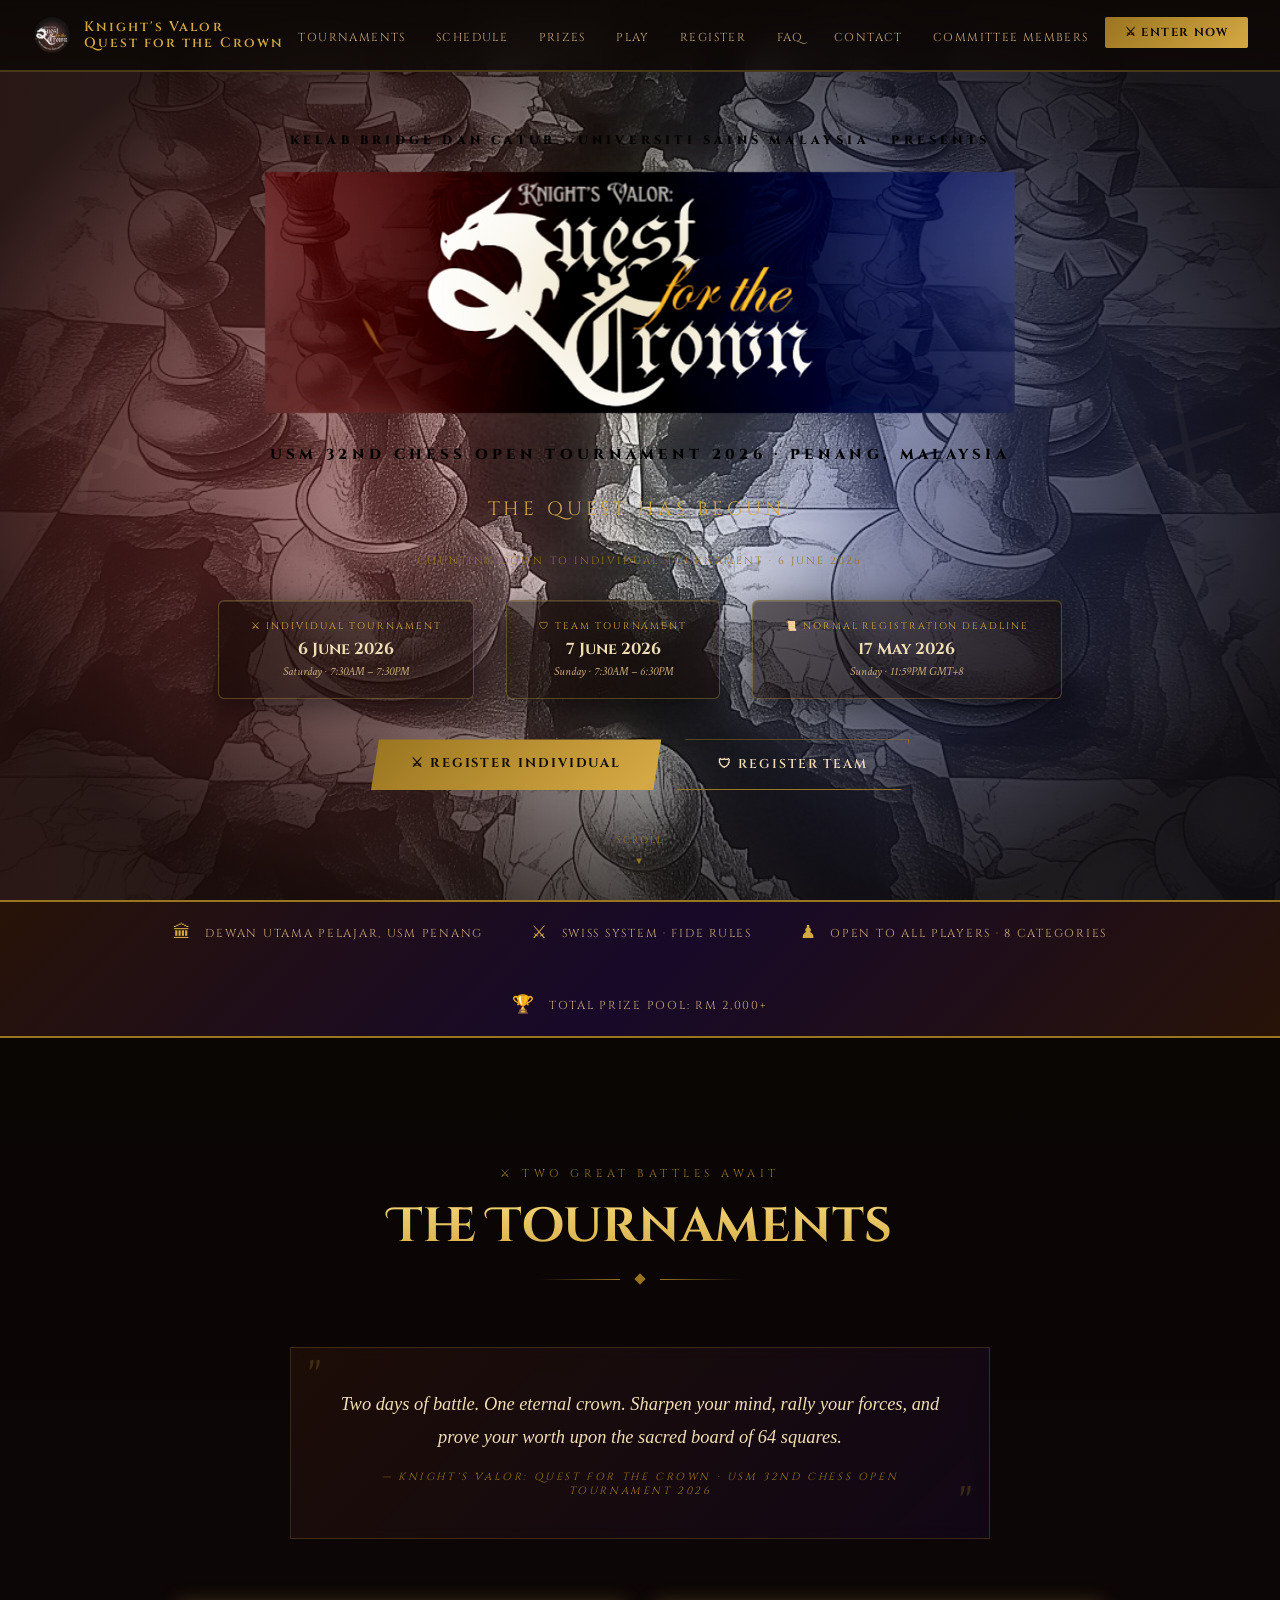
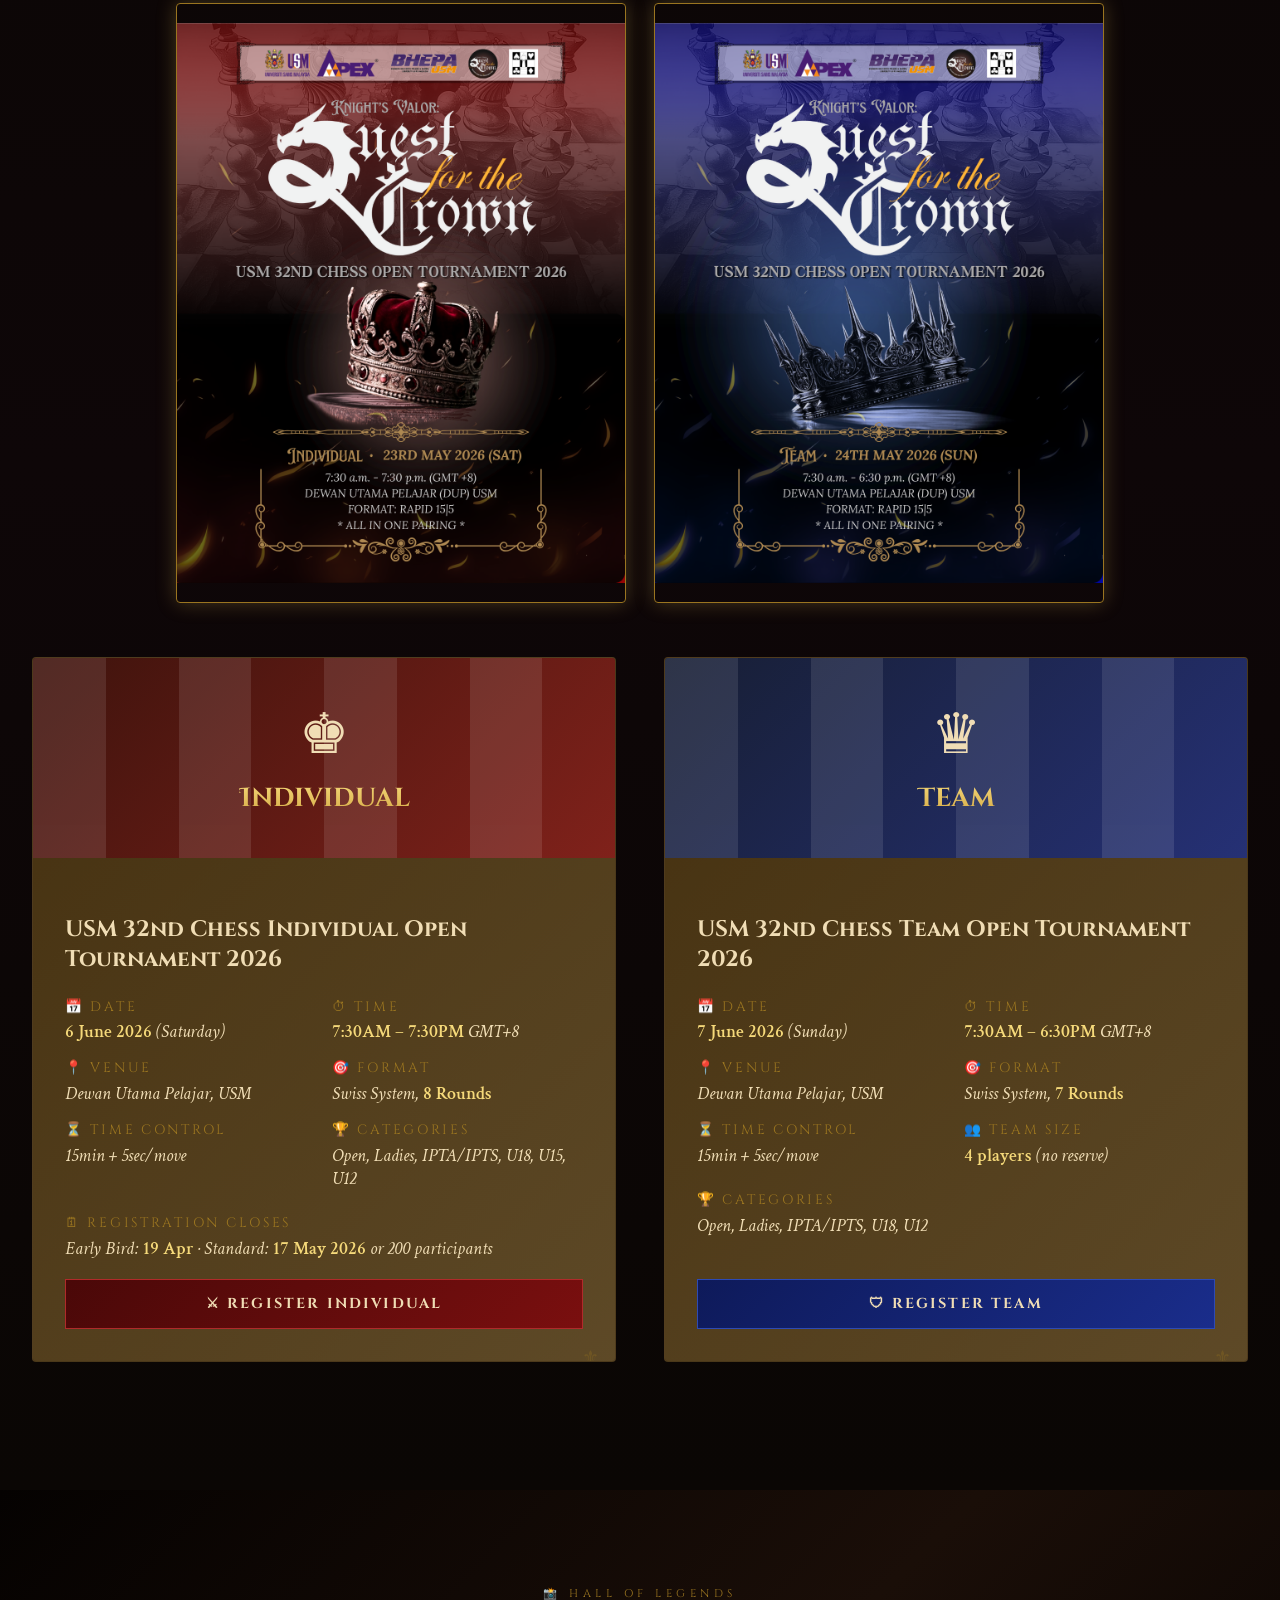
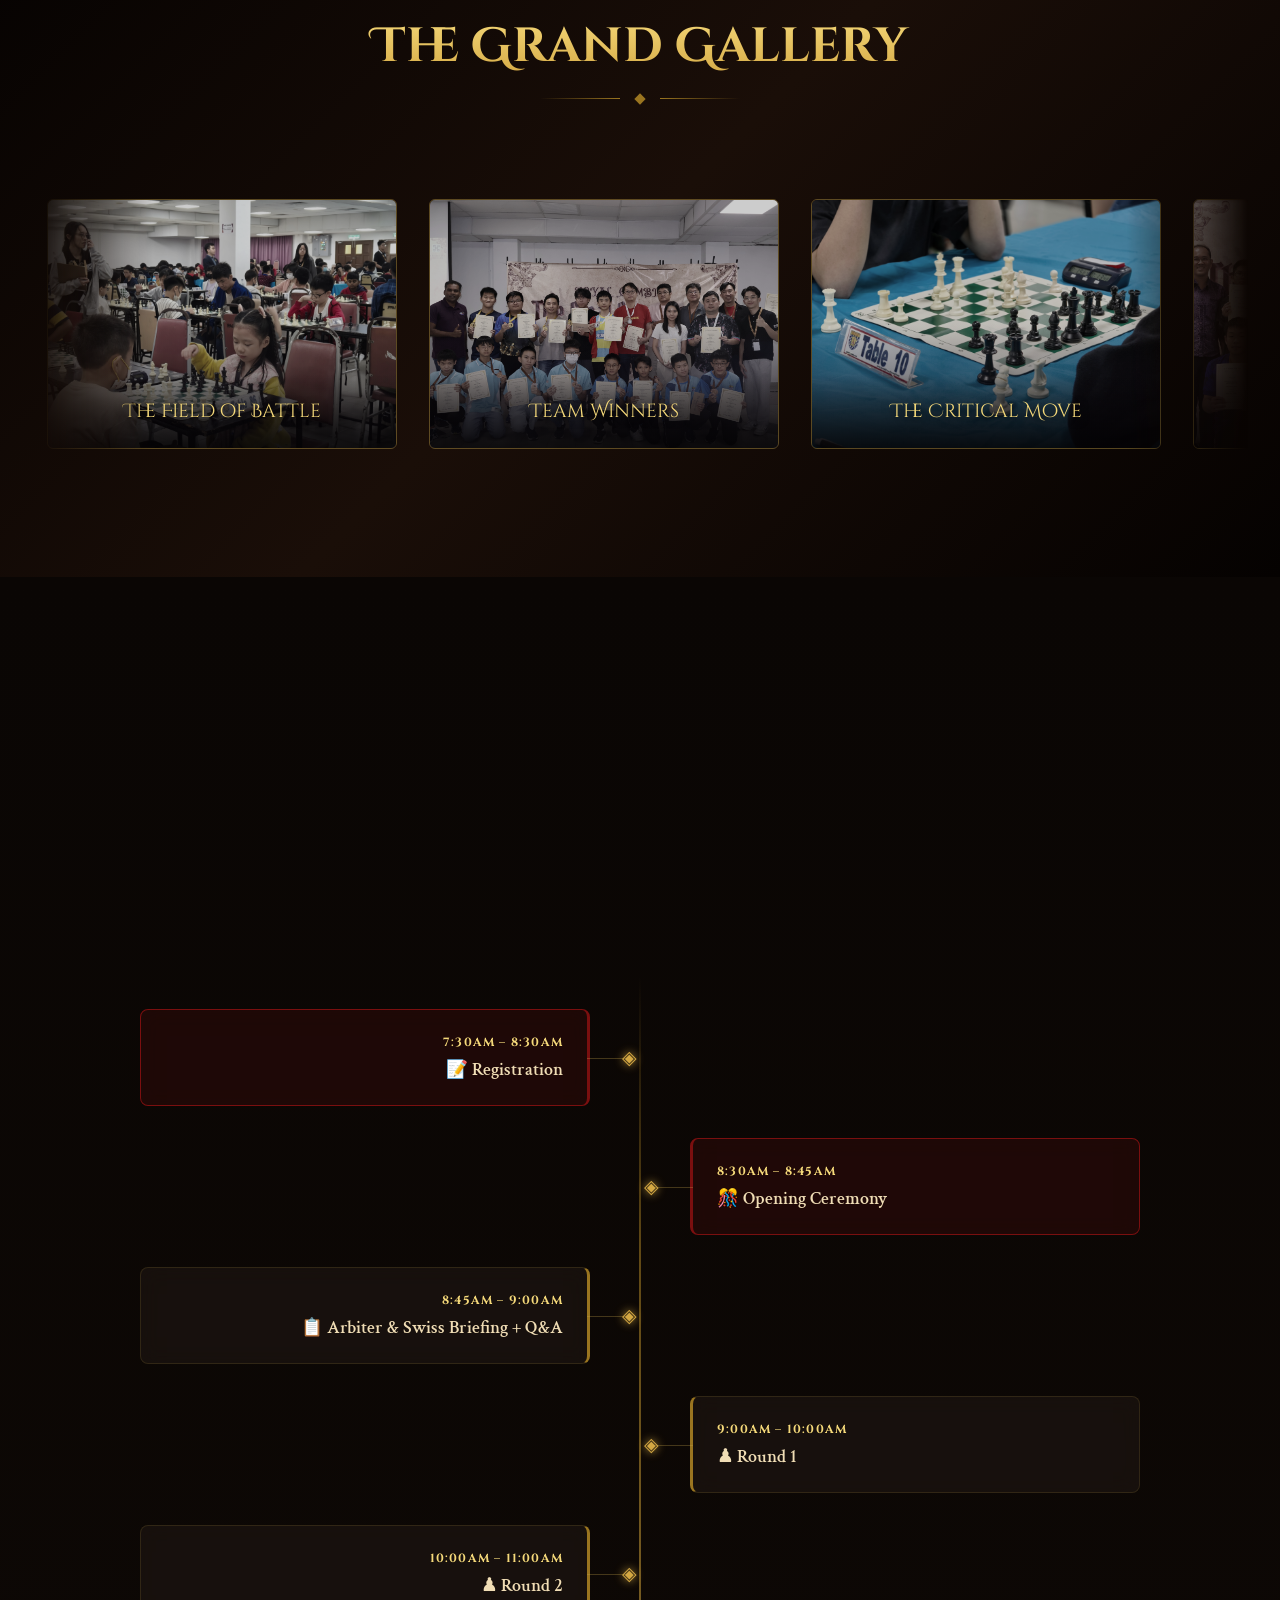
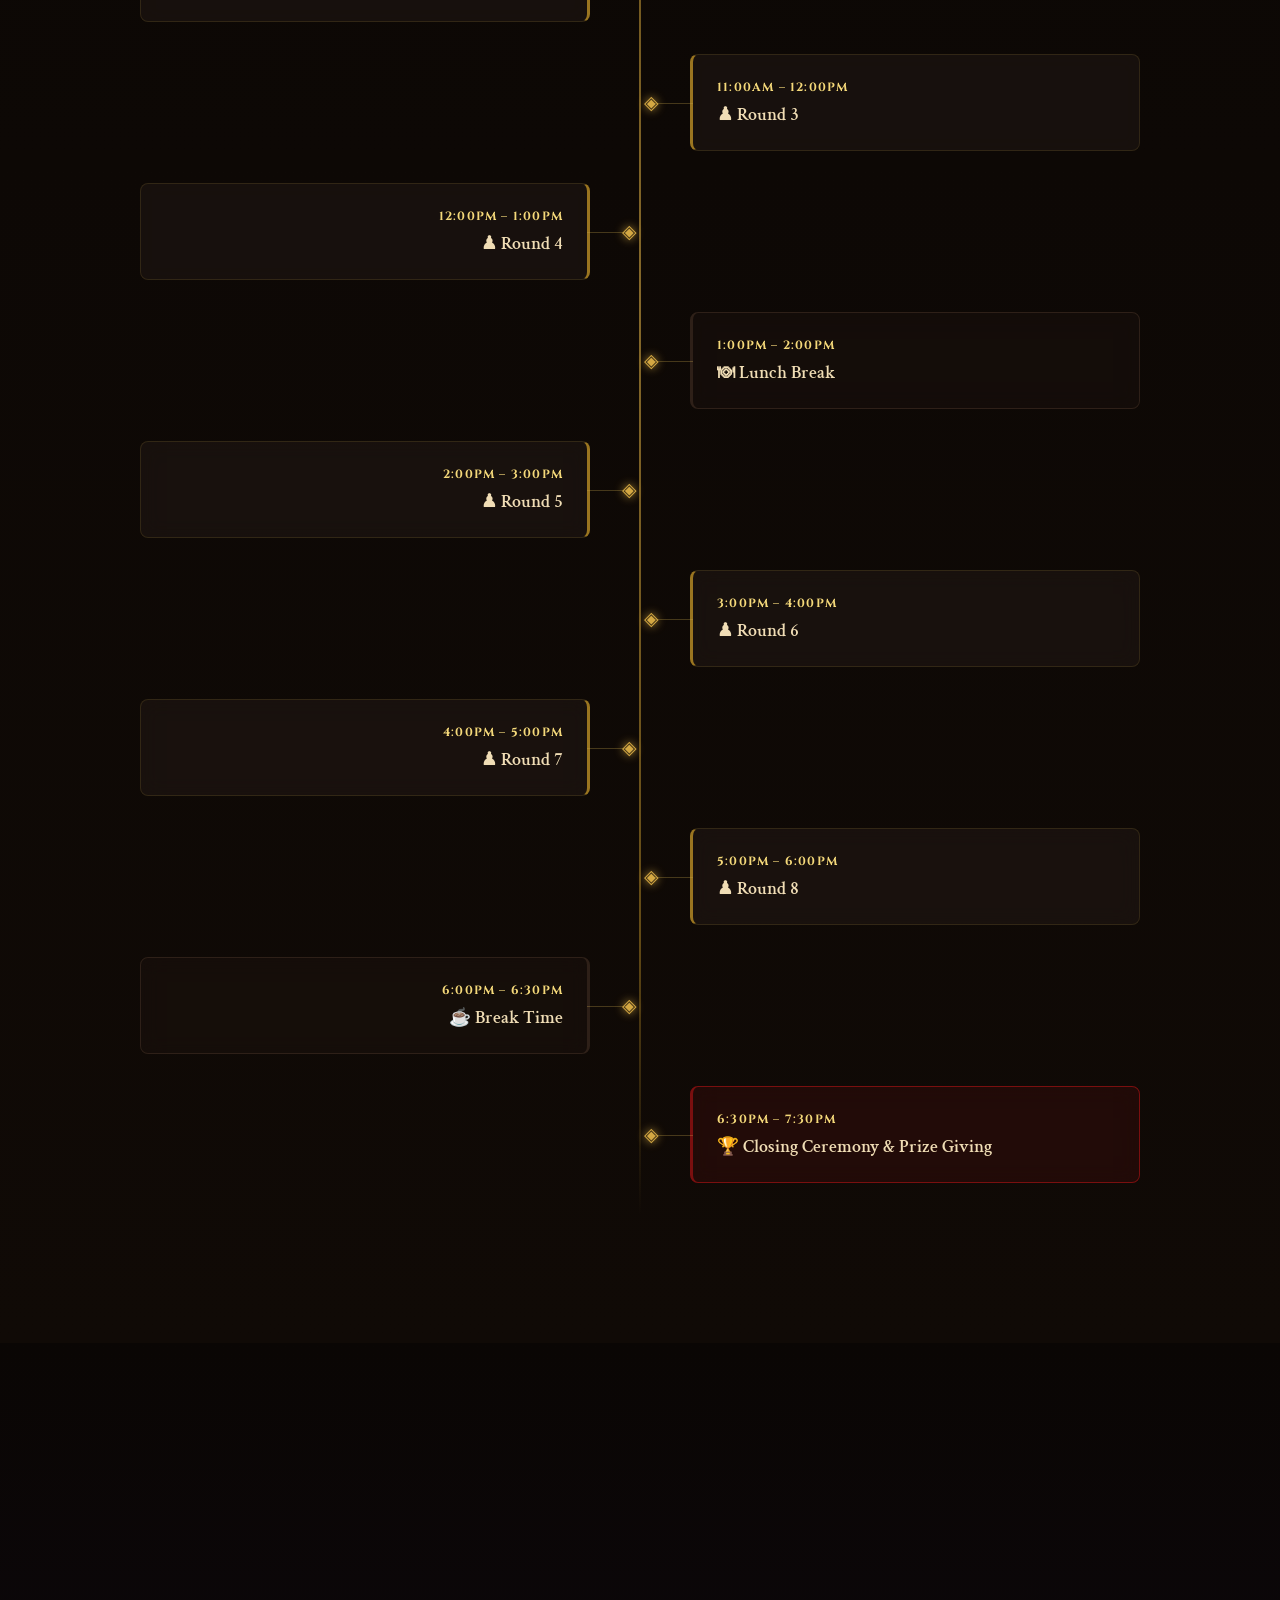
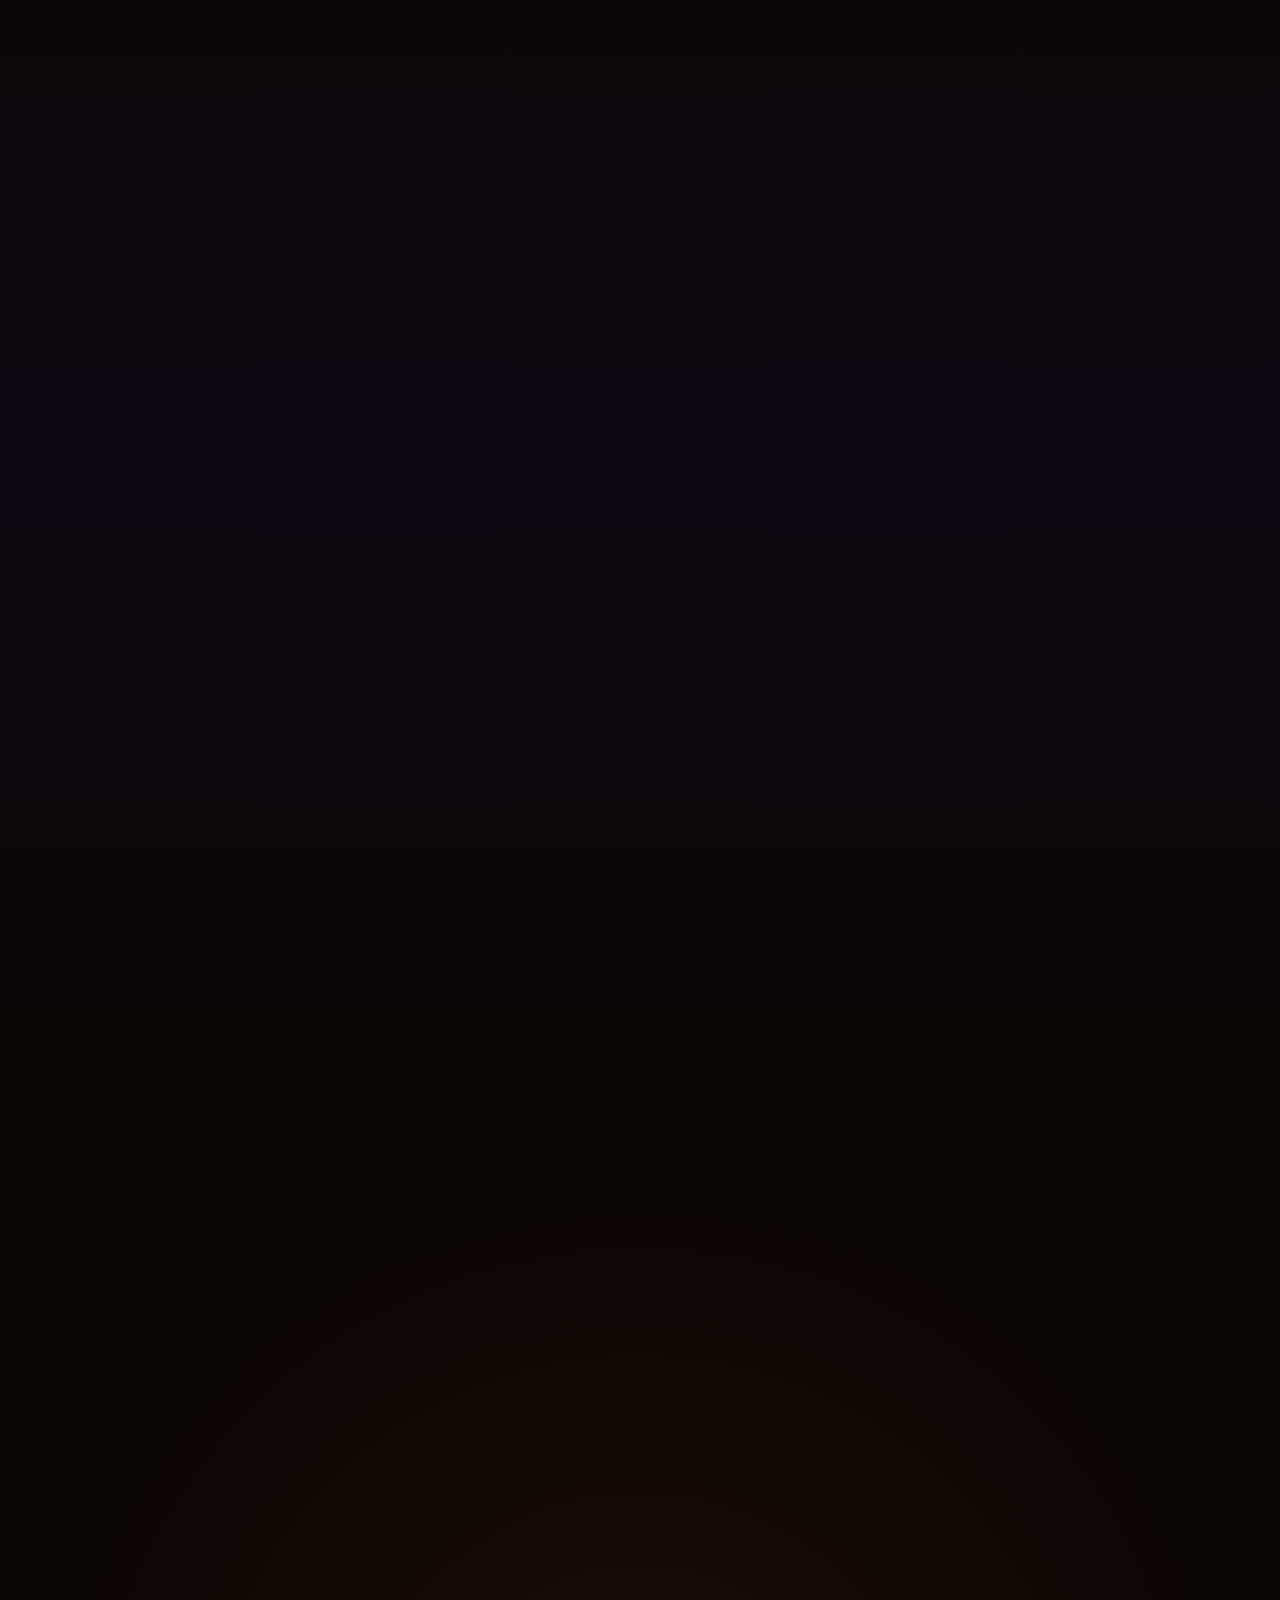
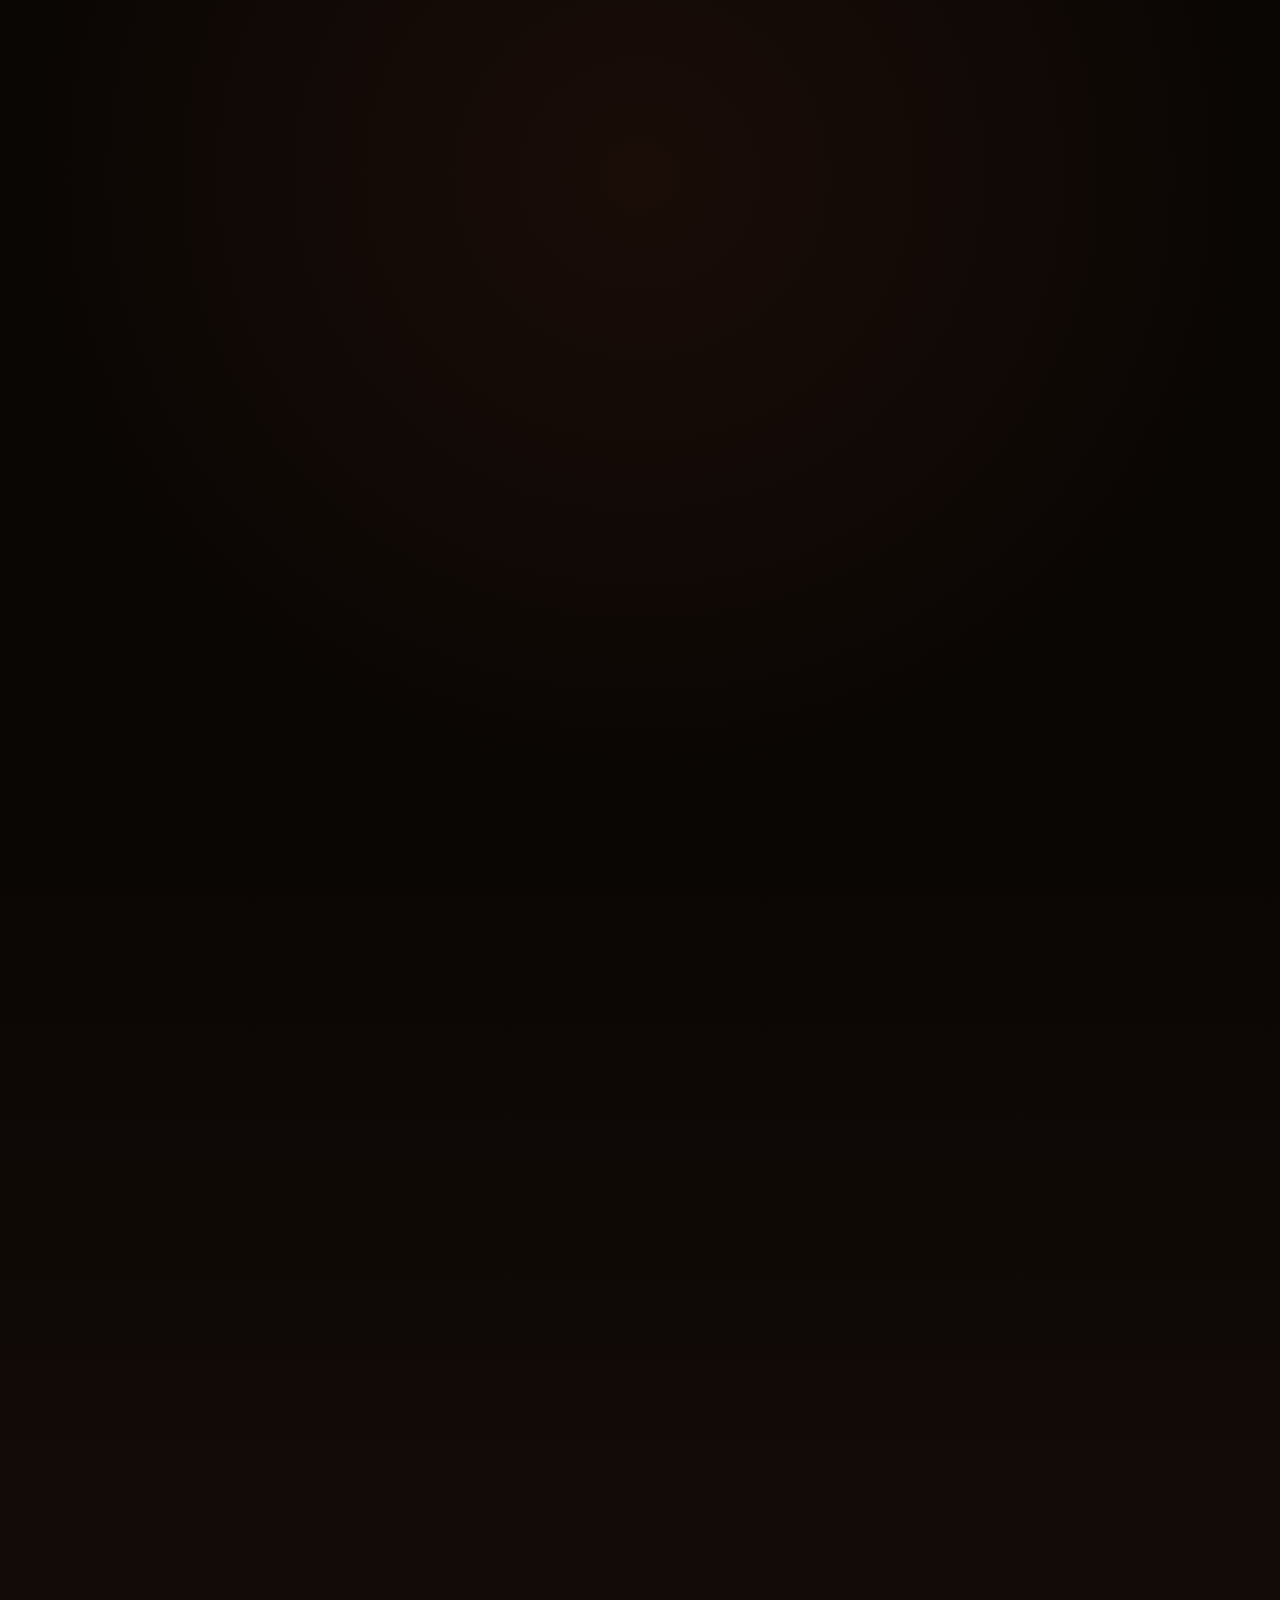
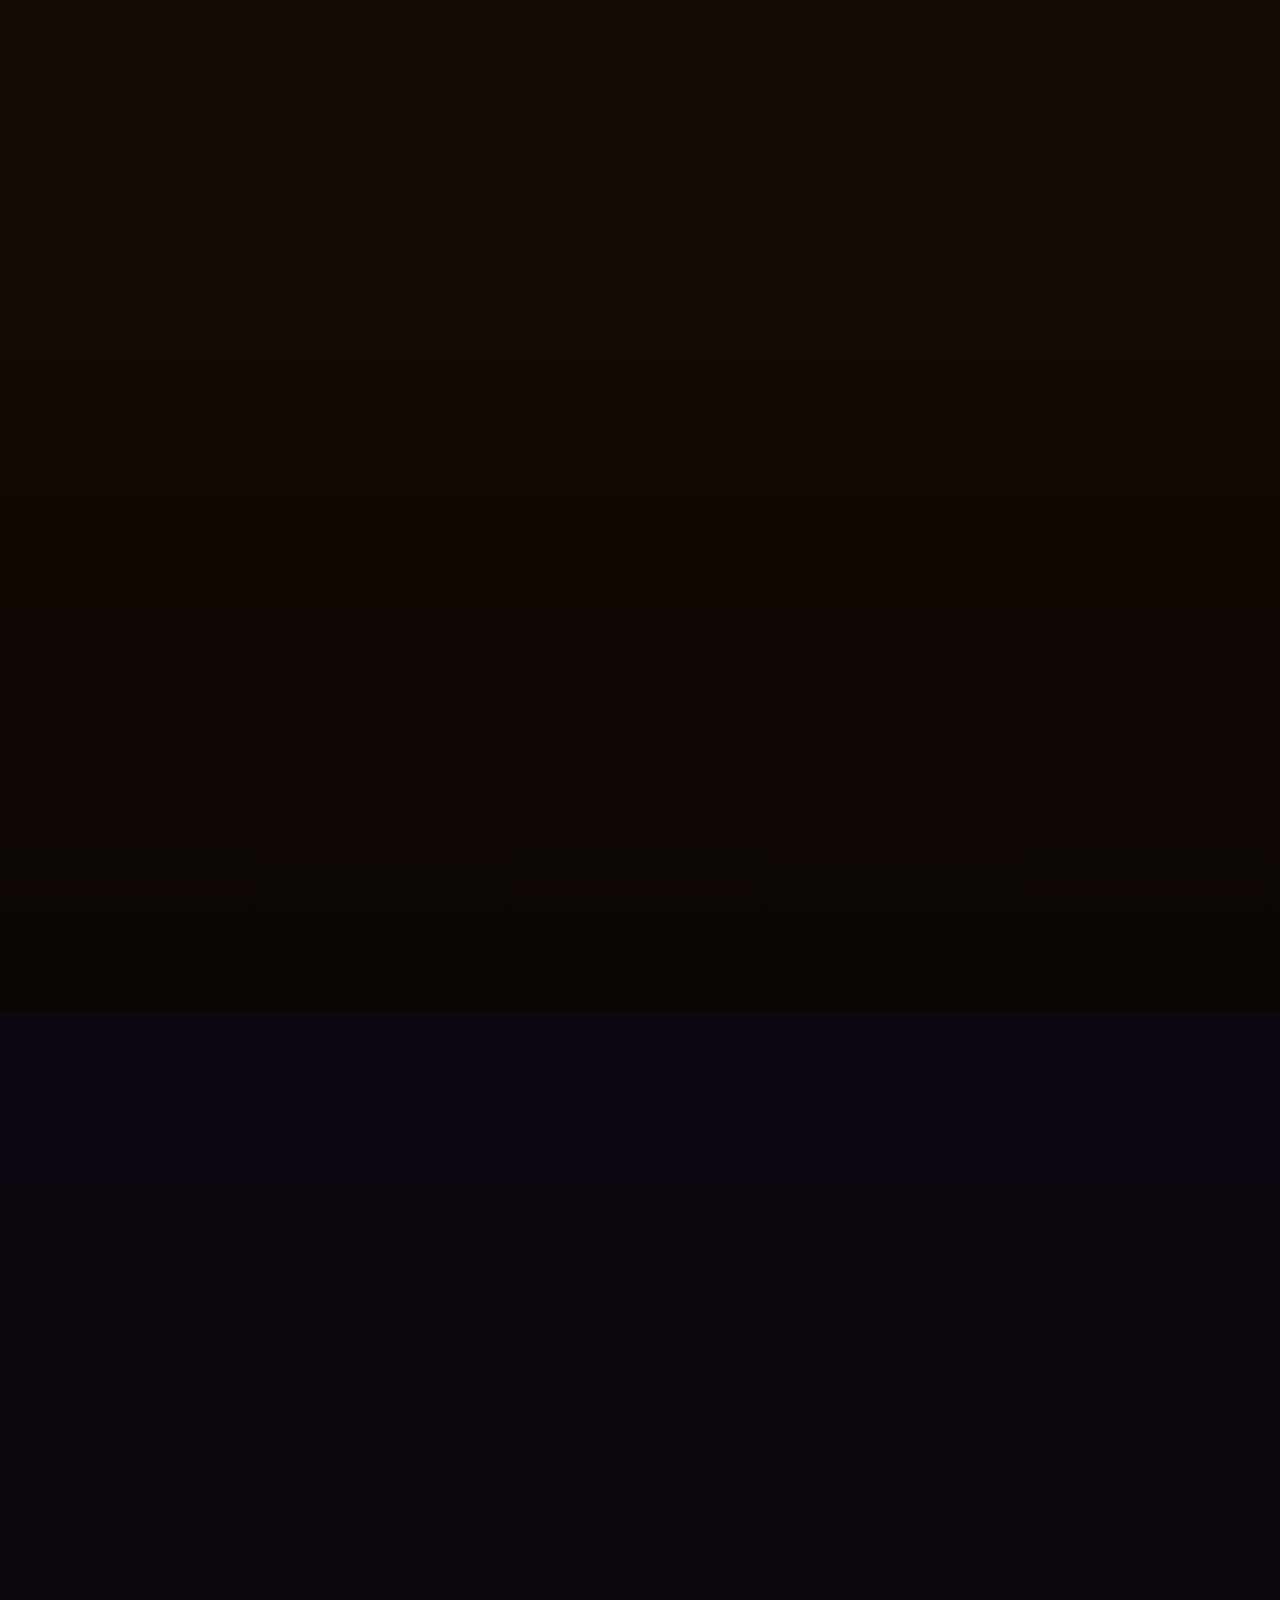
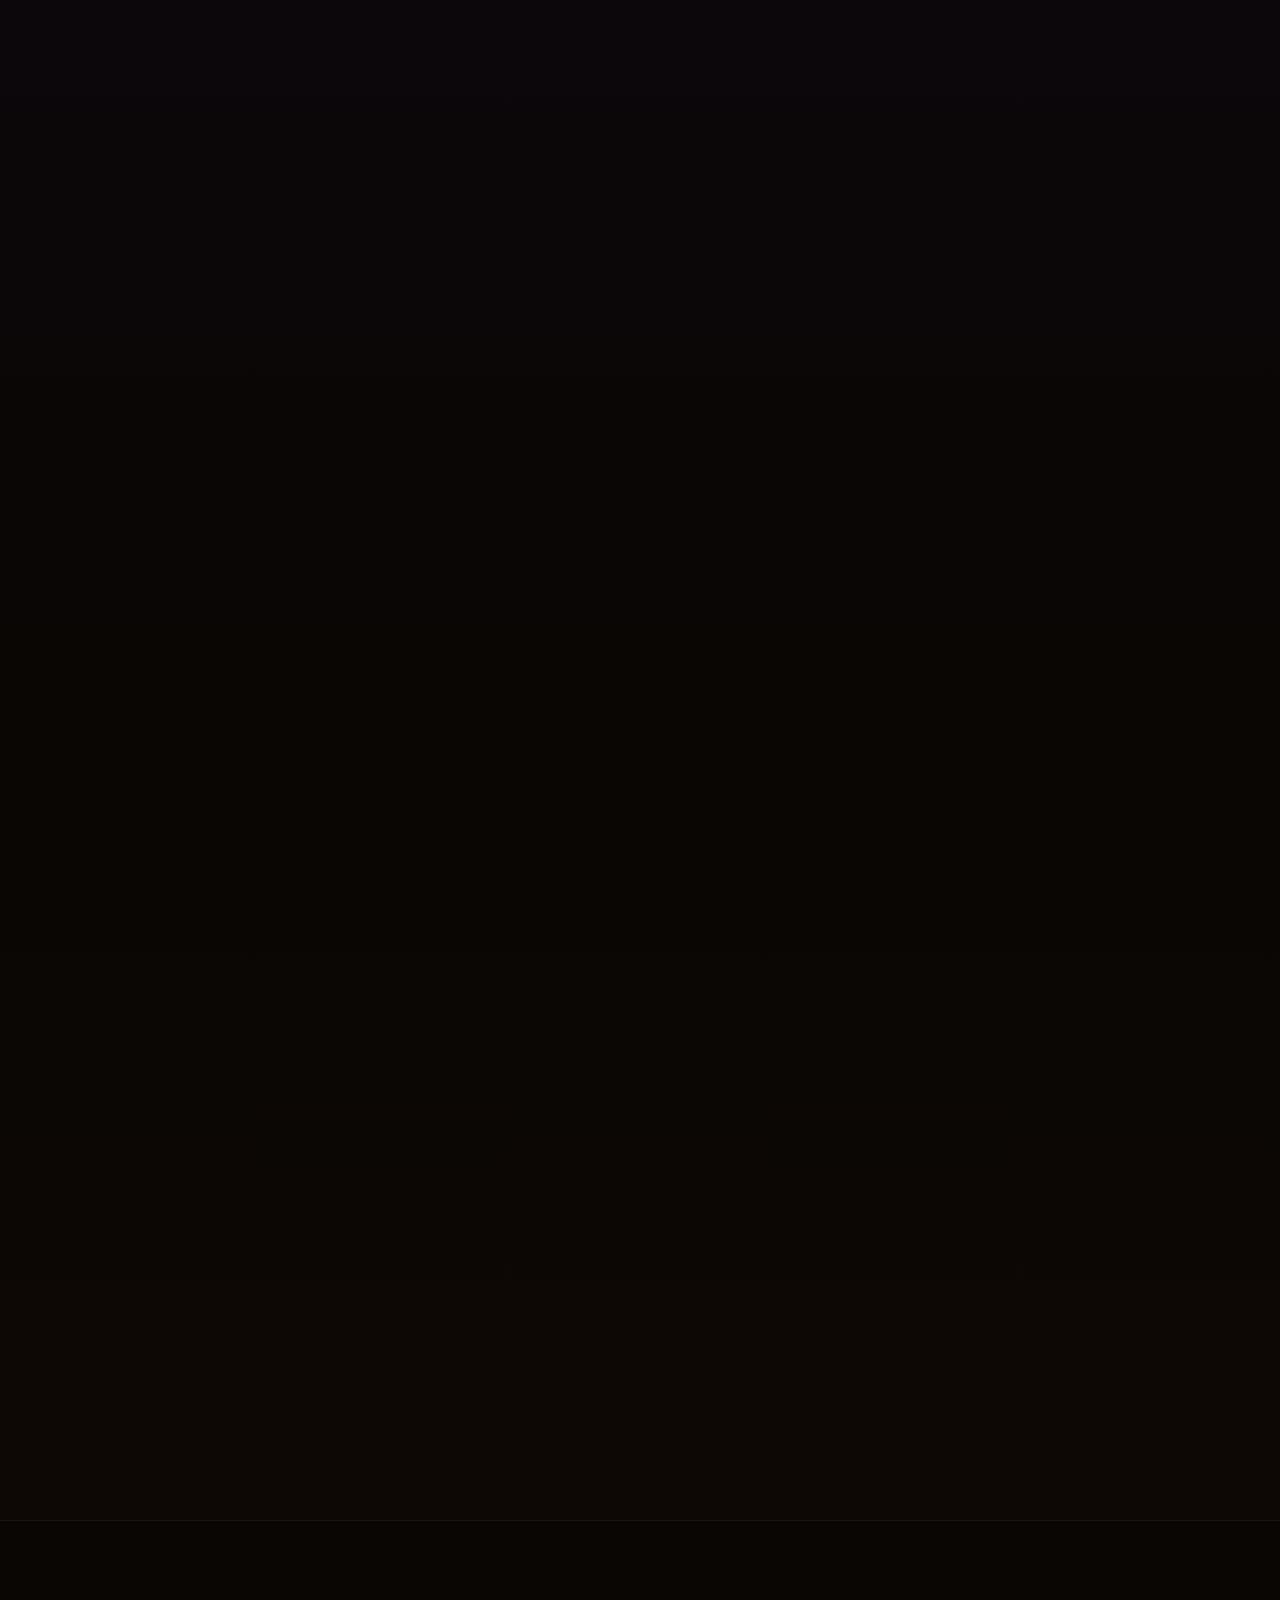
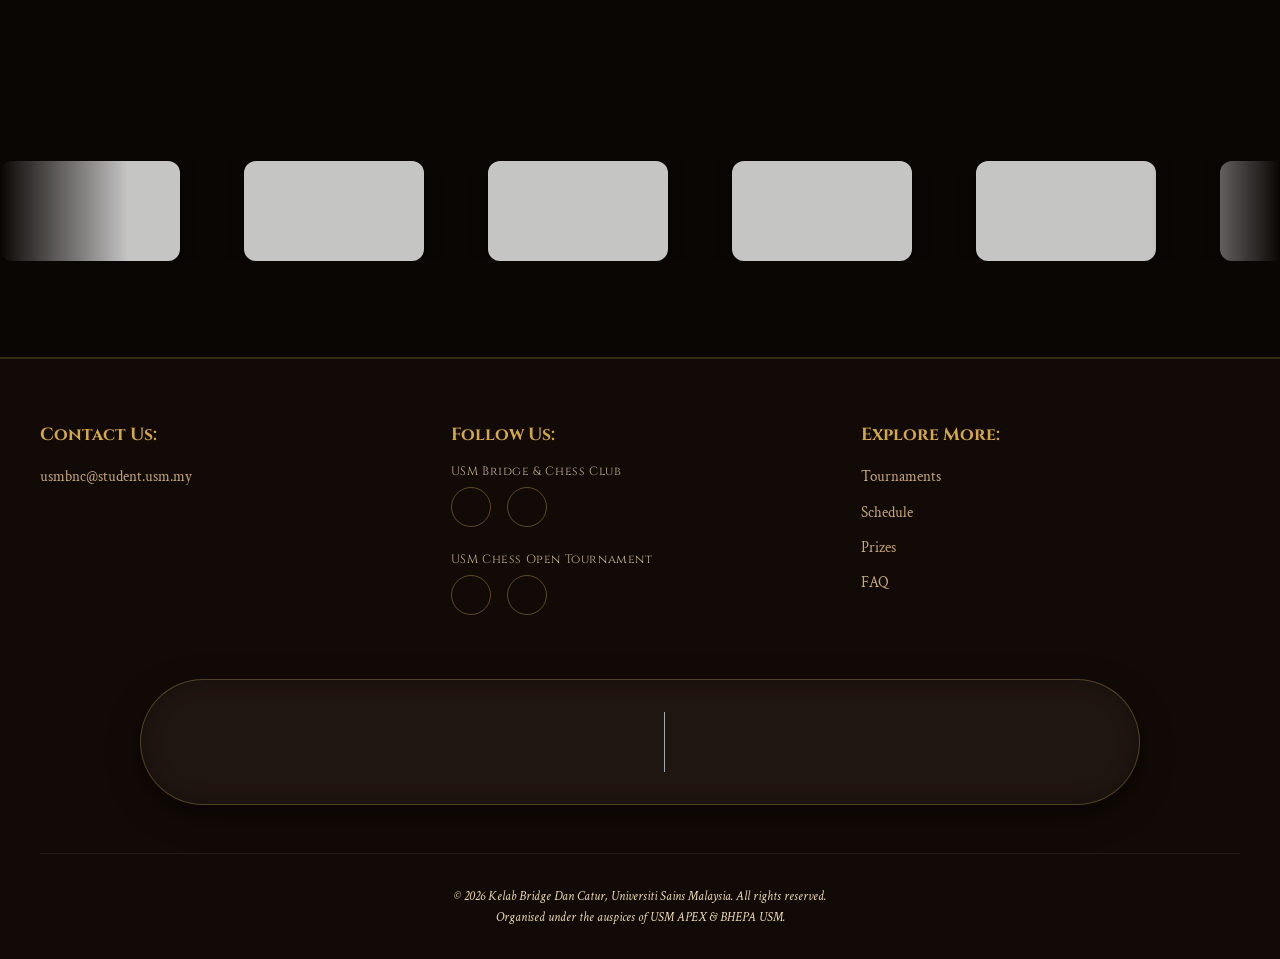
==== commit 24d2b630: "UI Fixes: Updated hero text to black and fixed logo background blending" ====
--- a/index.html
+++ b/index.html
@@ -82,7 +82,7 @@
     <div class="hero-content">
       <div class="hero-organizer">Kelab Bridge Dan Catur · Universiti Sains Malaysia · Presents</div>
       <div class="hero-title-wrapper">
-        <img src="images/landing page photo.jpg" alt="Quest for the Crown" class="hero-main-logo">
+        <img src="images/logo_main.png" alt="Quest for the Crown" class="hero-main-logo">
       </div>
 
       <div class="hero-edition">USM 32nd Chess Open Tournament 2026 · Penang, Malaysia</div>
--- a/css/main.css
+++ b/css/main.css
@@ -251,28 +251,35 @@
   justify-content: center;
   overflow: hidden;
   padding-top: 70px;
-  background: 
-    linear-gradient(to right, rgba(122, 15, 15, 0.7) 0%, rgba(15, 30, 122, 0.7) 100%),
-    url('../images/Background.jpg') center/cover no-repeat;
-}
-
-.hero-bg-chess {
+  background-image: url('../images/Background.jpg');
+  background-size: cover;
+  background-position: center;
+  background-repeat: no-repeat;
+}
+
+#hero::before {
+  content: '';
   position: absolute;
   inset: 0;
-  display: grid;
-  grid-template-columns: repeat(8, 1fr);
-  grid-template-rows: repeat(8, 1fr);
-  opacity: 0.04;
+  background: linear-gradient(to right, 
+    rgba(176, 42, 42, 0.65) 0%, 
+    rgba(139, 26, 26, 0.4) 30%, 
+    rgba(13, 8, 6, 0) 50%, 
+    rgba(26, 45, 139, 0.4) 70%, 
+    rgba(14, 26, 90, 0.65) 100%);
+  z-index: 1;
+}
+
+#hero::after {
+  content: '';
+  position: absolute;
+  inset: 0;
+  background: radial-gradient(circle at center, transparent 0%, rgba(13, 8, 6, 0.5) 100%);
+  z-index: 2;
   pointer-events: none;
 }
 
-.hero-bg-chess div:nth-child(odd) {
-  background: var(--parchment);
-}
-
-.hero-bg-chess div:nth-child(even) {
-  background: transparent;
-}
+
 
 .hero-vignette {
   position: absolute;
@@ -295,7 +302,8 @@
   font-size: 0.75rem;
   letter-spacing: 0.35em;
   text-transform: uppercase;
-  color: var(--gold-dark);
+  color: #000000;
+  font-weight: 800;
   margin-bottom: 1.5rem;
   animation: fadeDown 1s ease 0.2s both;
 }
@@ -344,10 +352,10 @@
   height: auto;
   display: block;
   margin: 0 auto;
+  /* Blend mode to remove white background from the logo image */
+  mix-blend-mode: multiply;
   /* Enhanced brightness, saturation for vivid reds, and thematic golden glow */
-  filter: brightness(1.15) contrast(1.05) saturate(1.4)
-          drop-shadow(0 0 25px rgba(201, 168, 76, 0.4))
-          drop-shadow(0 0 50px rgba(201, 168, 76, 0.15));
+  filter: brightness(1.1) contrast(1.2);
   /* Subtle continuous floating animation */
   animation: heroLogoFloat 6s ease-in-out infinite;
   transform: translateZ(0); /* Hardware acceleration */
@@ -364,10 +372,11 @@
 
 .hero-edition {
   font-family: 'Cinzel', serif;
-  font-size: clamp(0.7rem, 1.2vw, 0.85rem);
+  font-size: clamp(0.75rem, 1.2vw, 0.9rem);
   letter-spacing: 0.3em;
   text-transform: uppercase;
-  color: var(--silver);
+  color: #000000;
+  font-weight: 800;
   margin-bottom: 2rem;
   animation: fadeIn 1s ease 1.2s both;
 }
@@ -382,14 +391,17 @@
 }
 
 .hero-date-card {
-  background: rgba(139, 26, 26, 0.2);
-  border: 1px solid rgba(201, 168, 76, 0.3);
-  border-radius: 4px;
-  padding: 1rem 1.5rem;
-  min-width: 180px;
+  background: rgba(20, 10, 6, 0.65);
+  backdrop-filter: blur(15px);
+  -webkit-backdrop-filter: blur(15px);
+  border: 1px solid rgba(201, 168, 76, 0.4);
+  border-radius: 6px;
+  padding: 1.2rem 2rem;
+  min-width: 200px;
   position: relative;
   overflow: hidden;
   transition: all 0.3s;
+  box-shadow: 0 10px 30px rgba(0,0,0,0.4);
 }
 
 .hero-date-card::before {
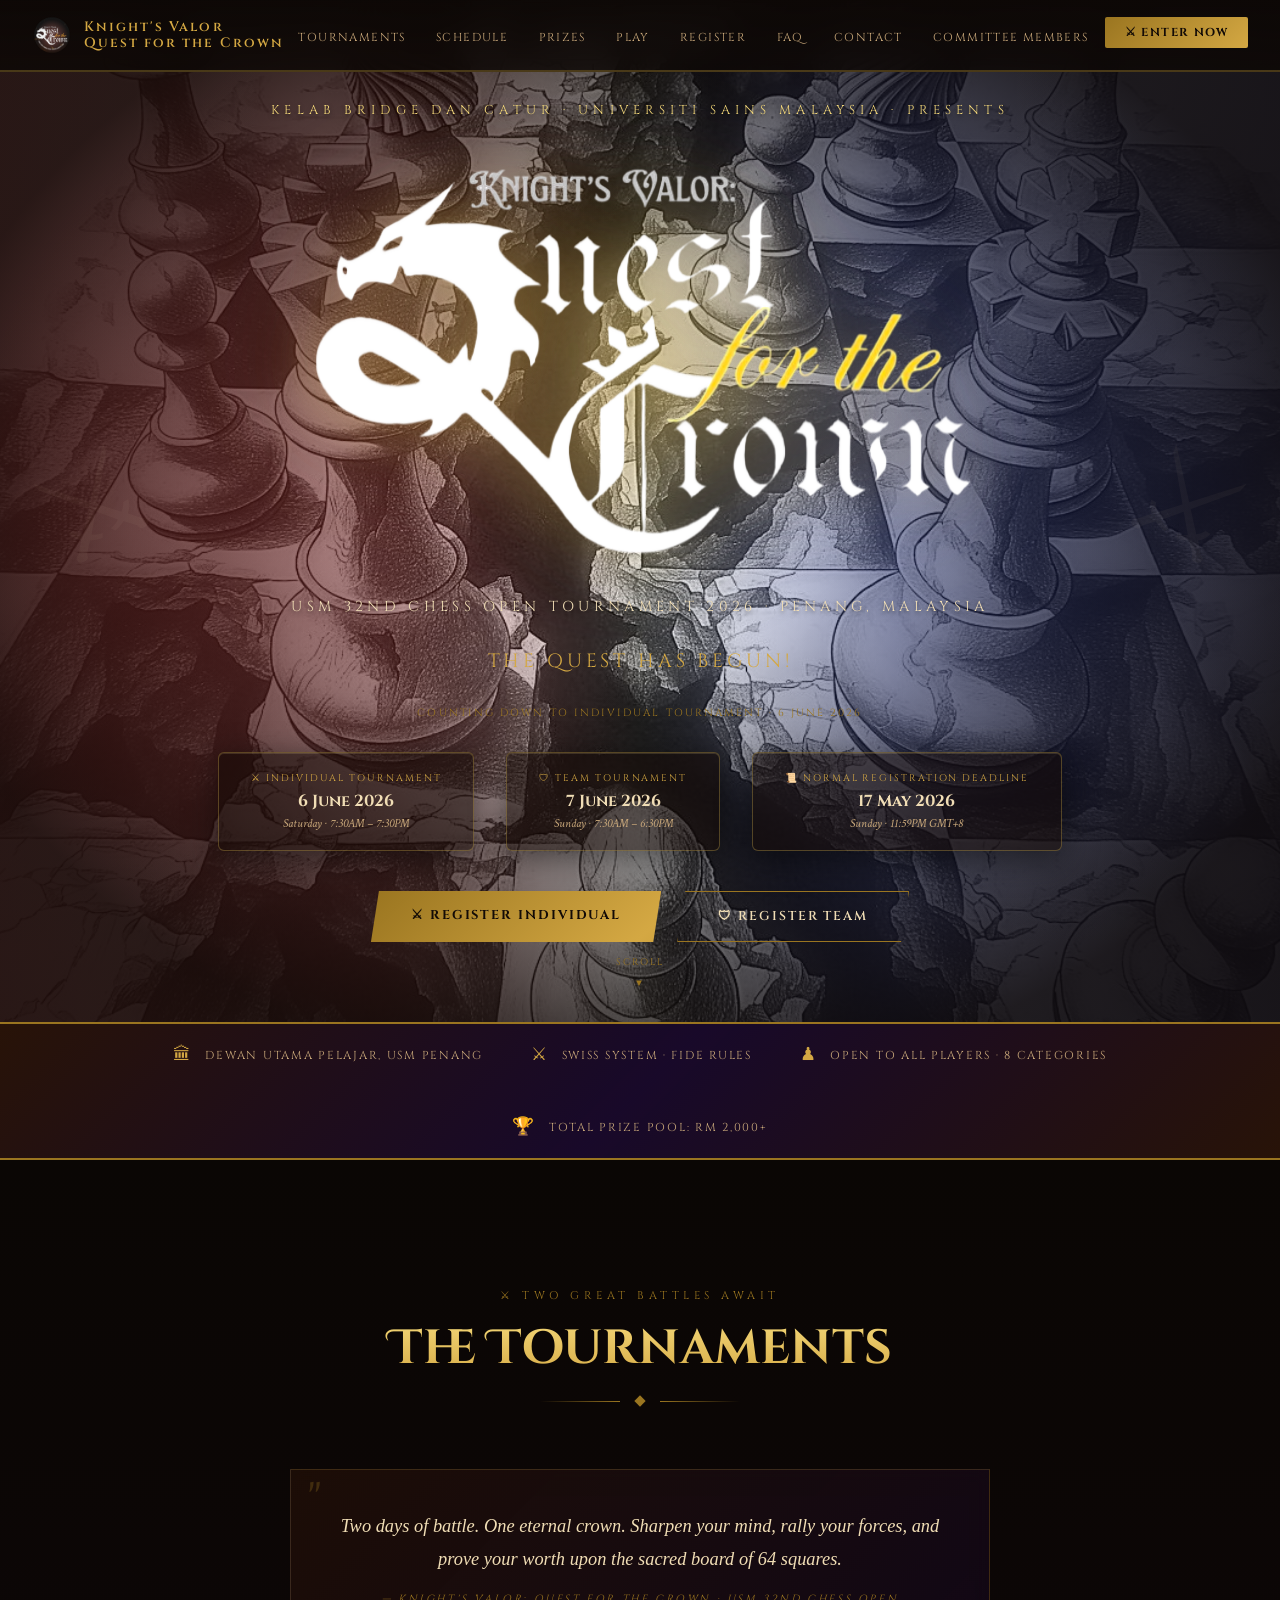
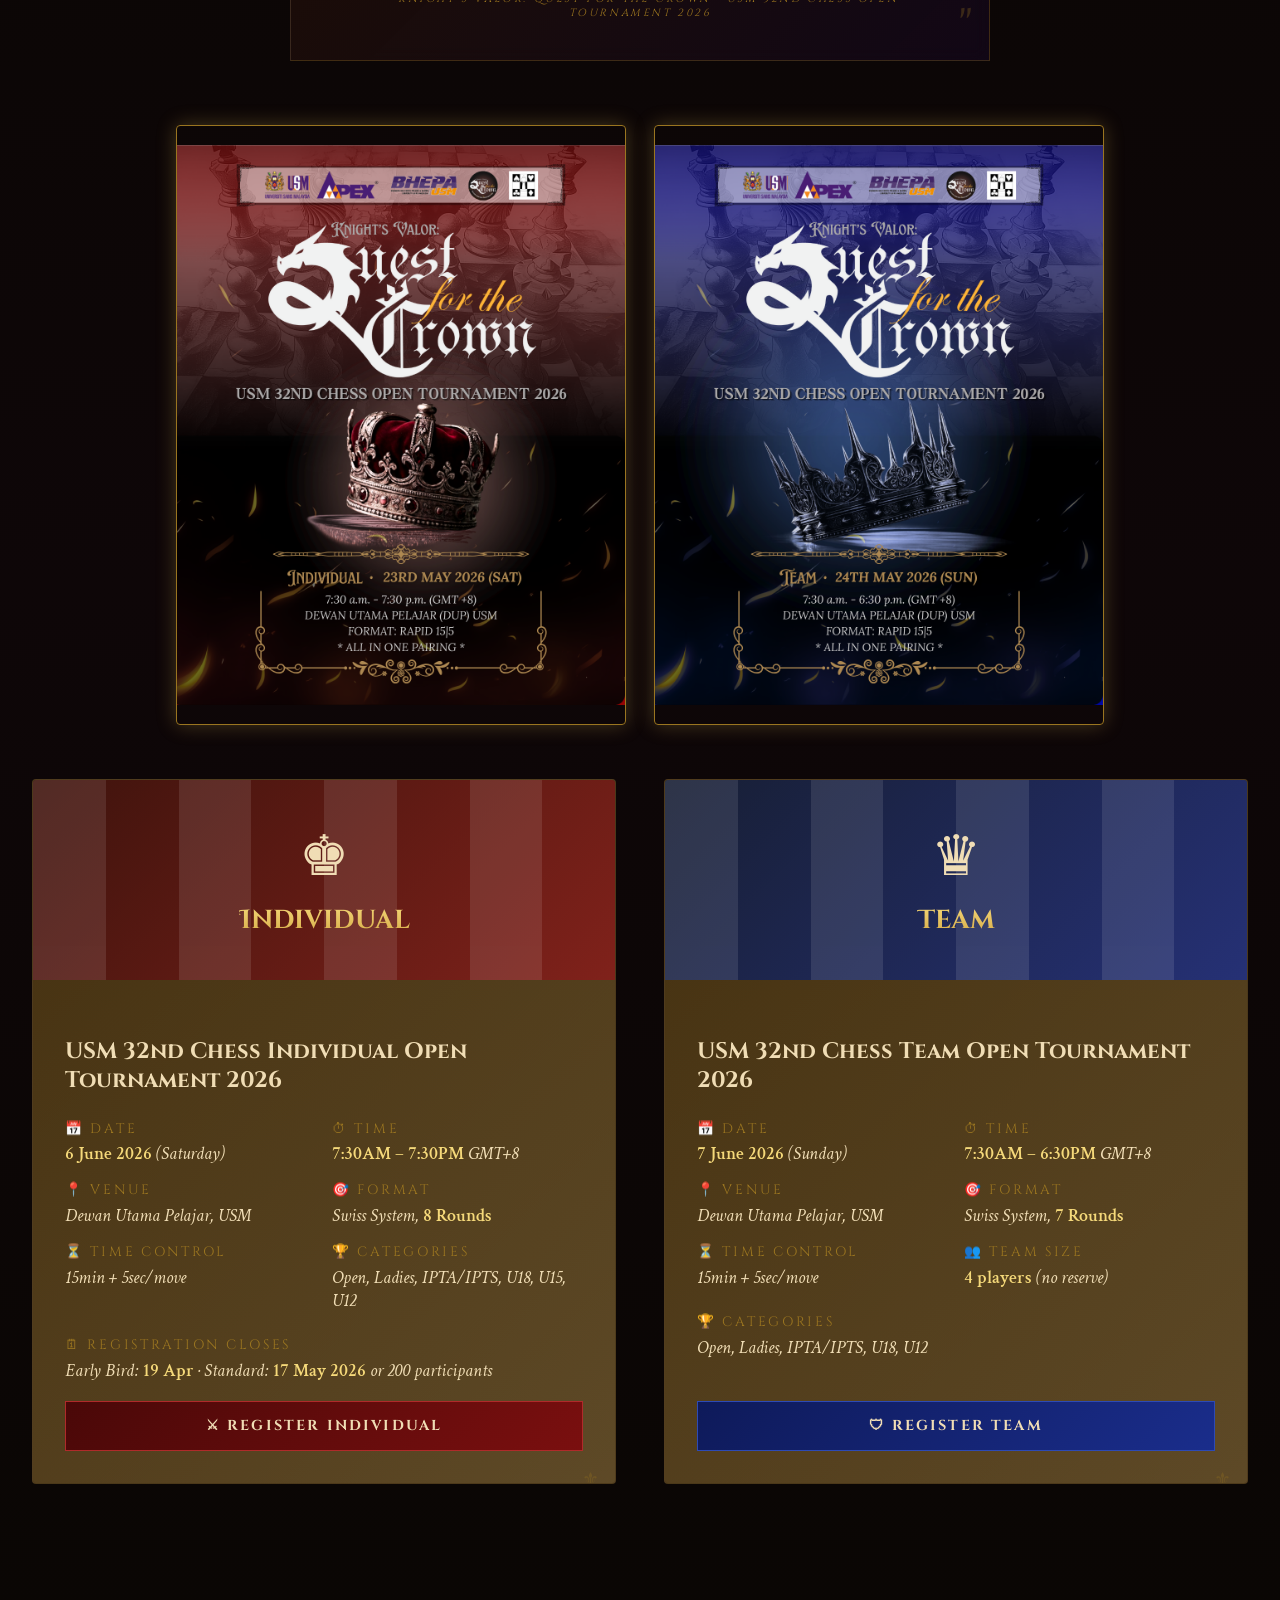
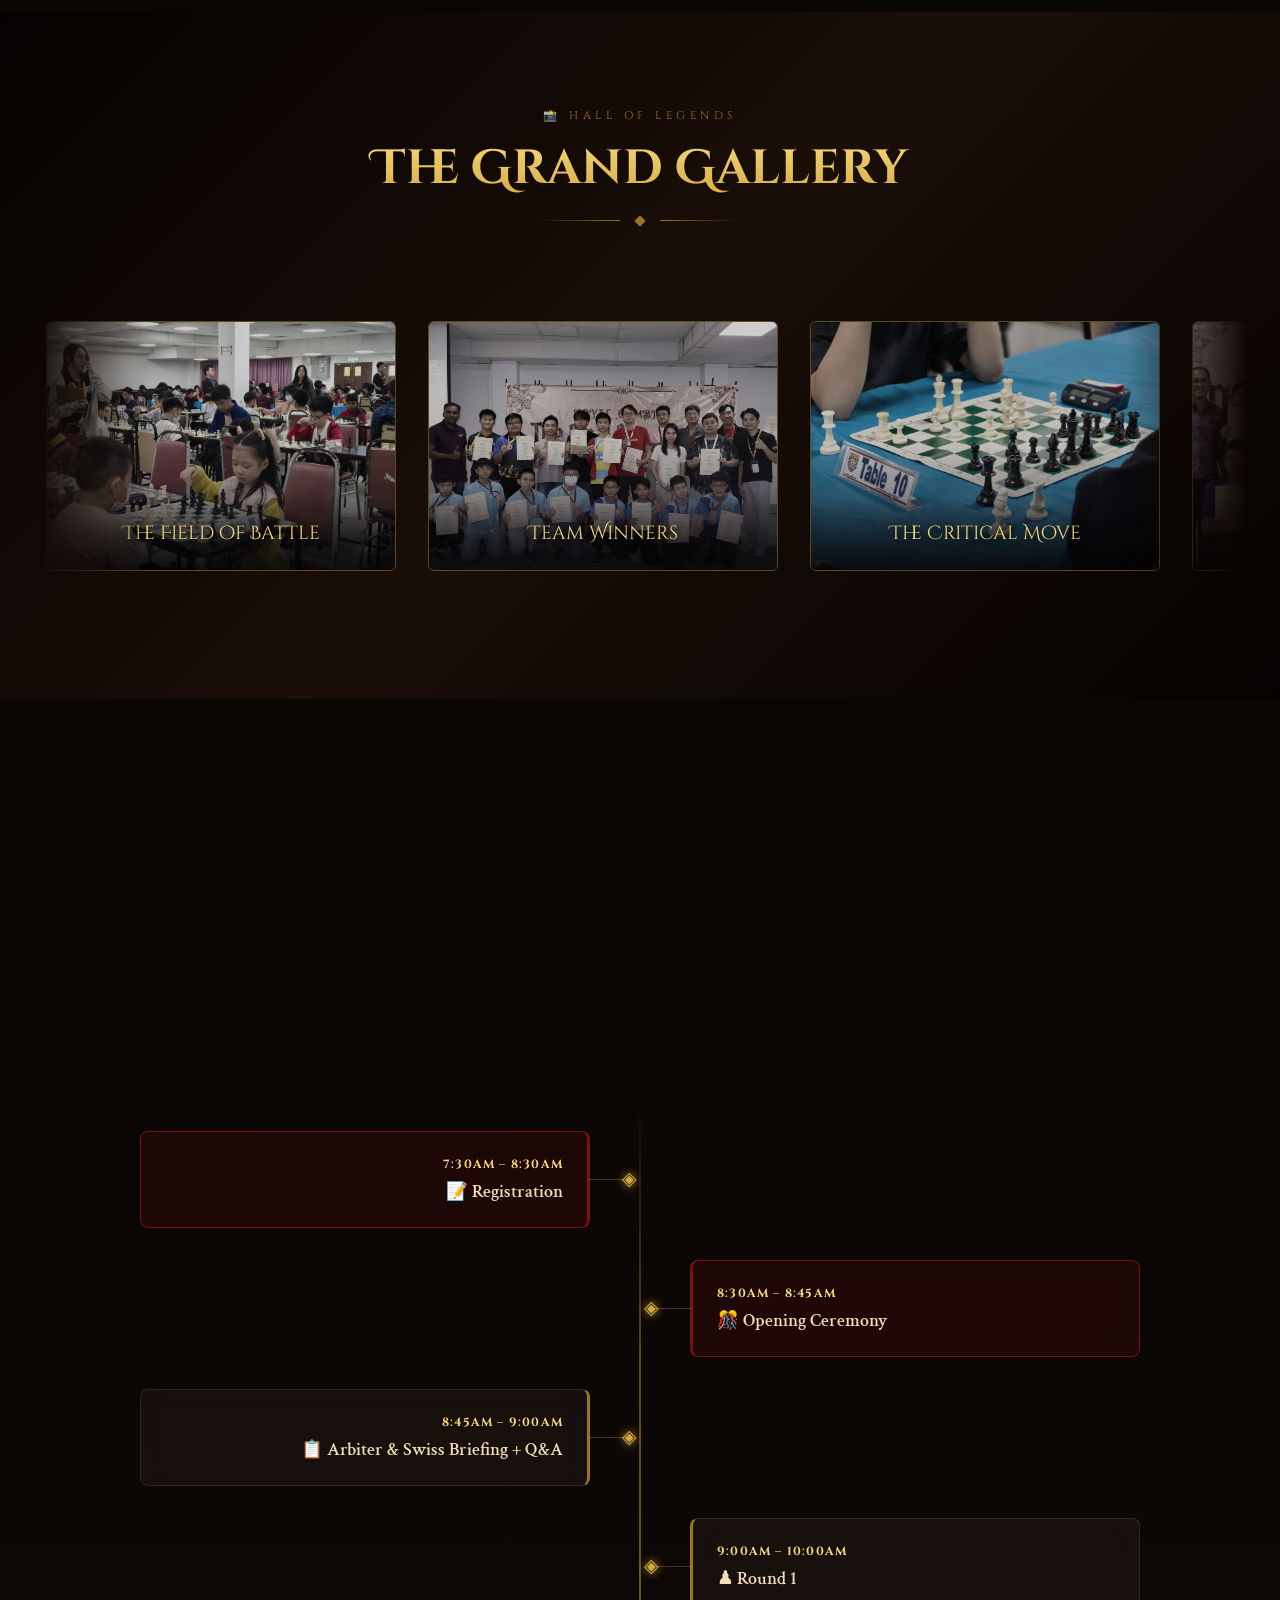
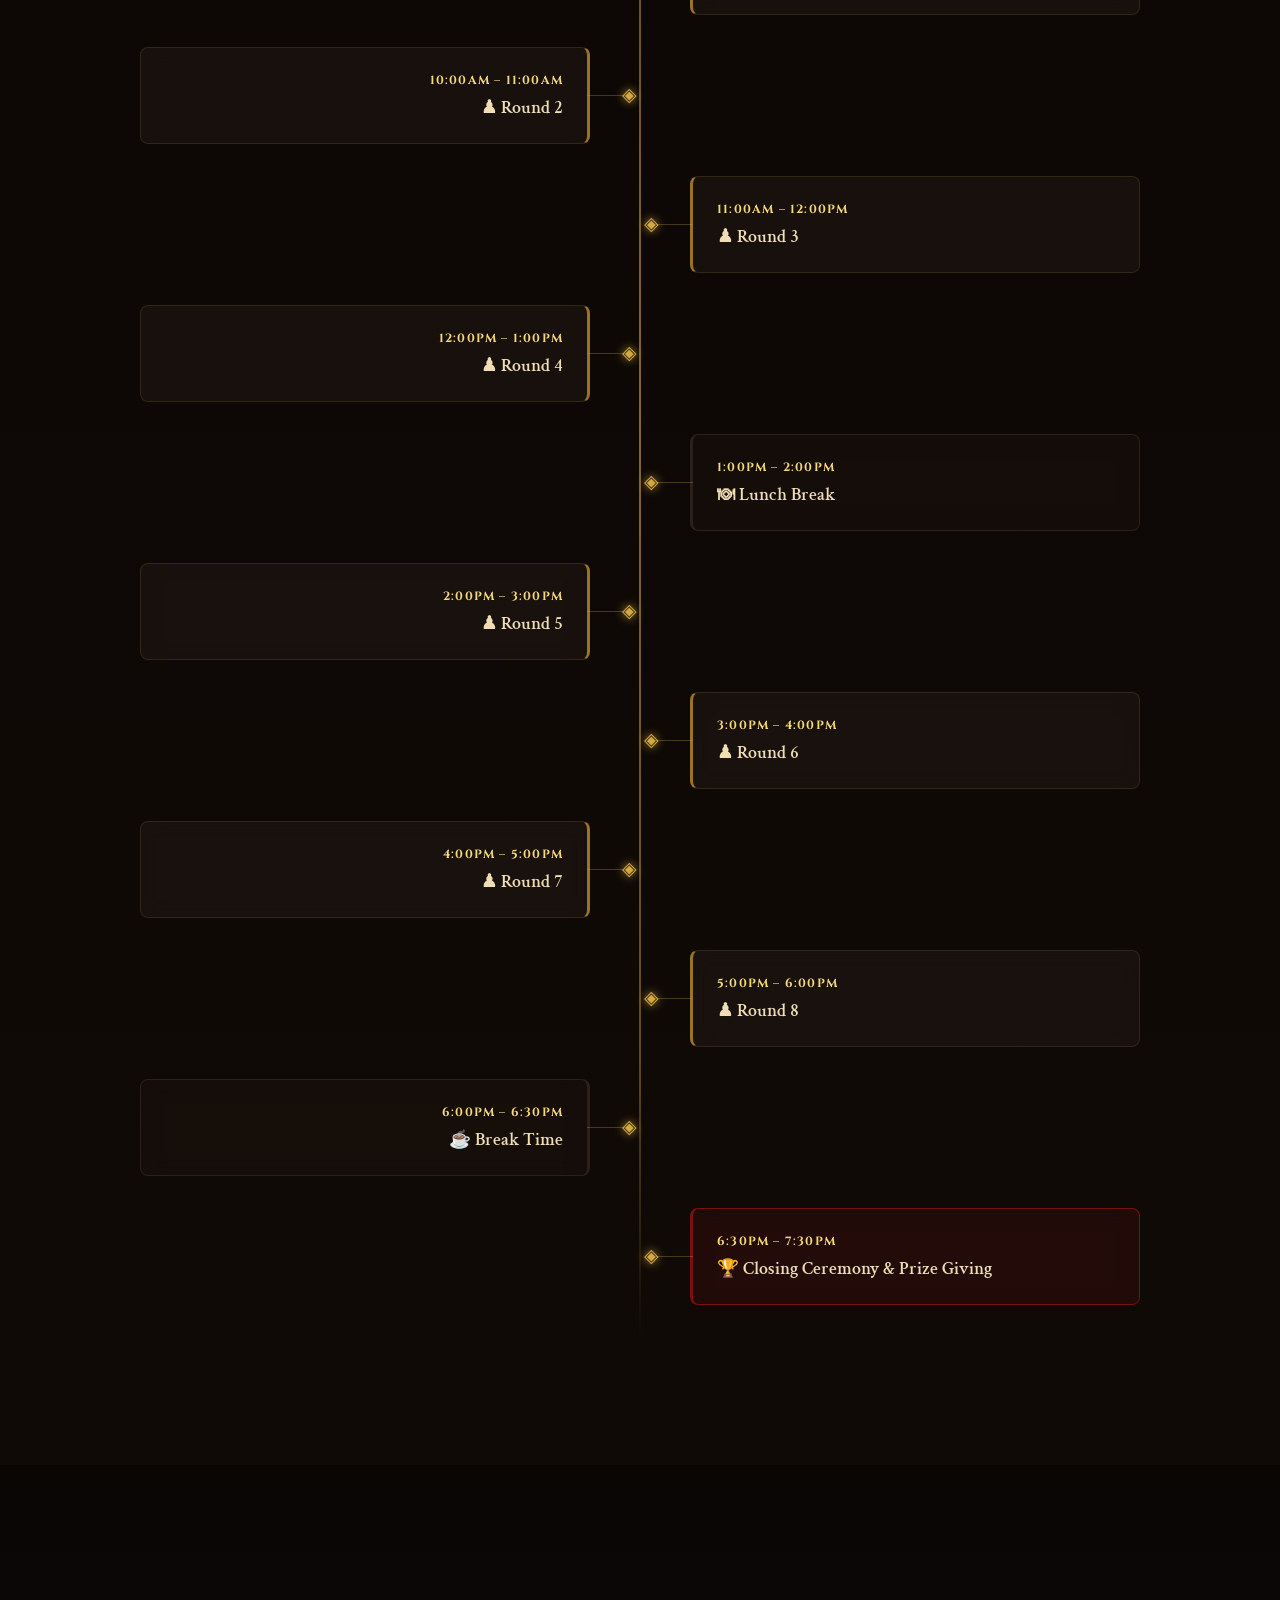
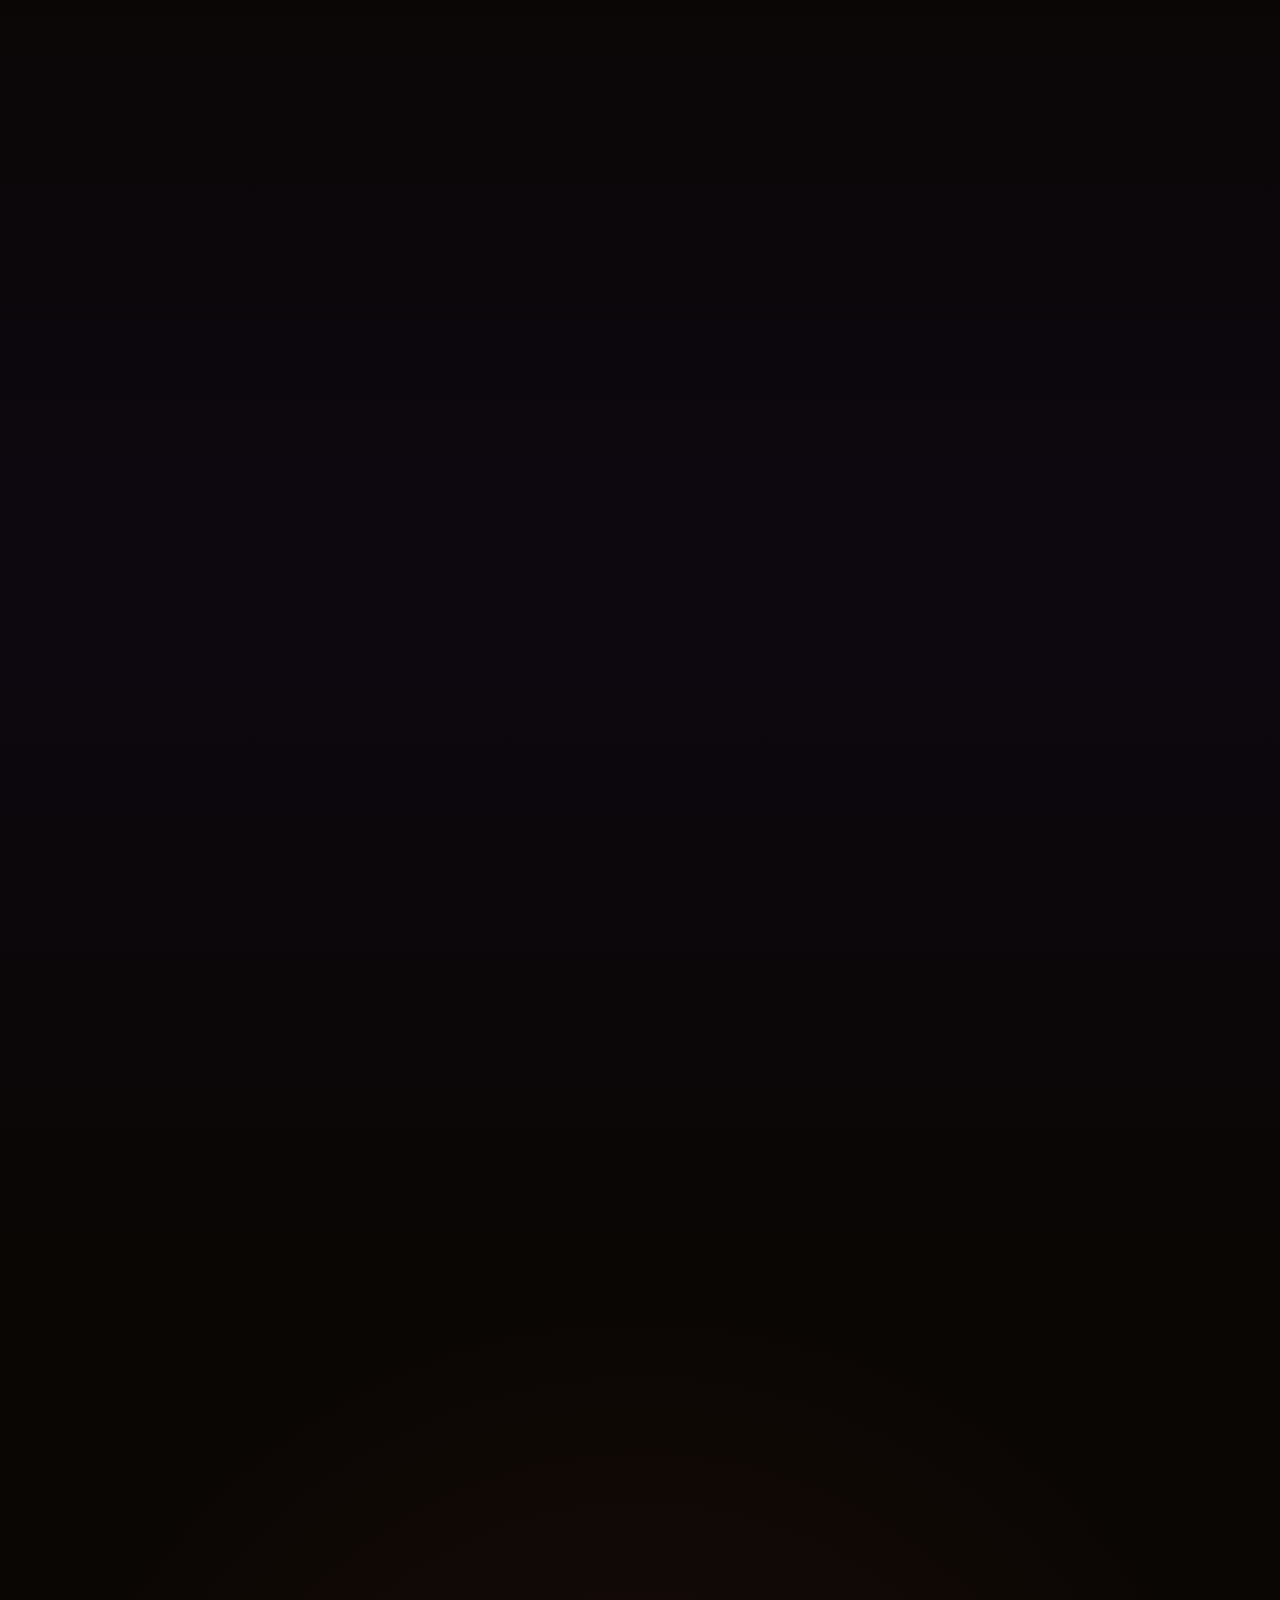
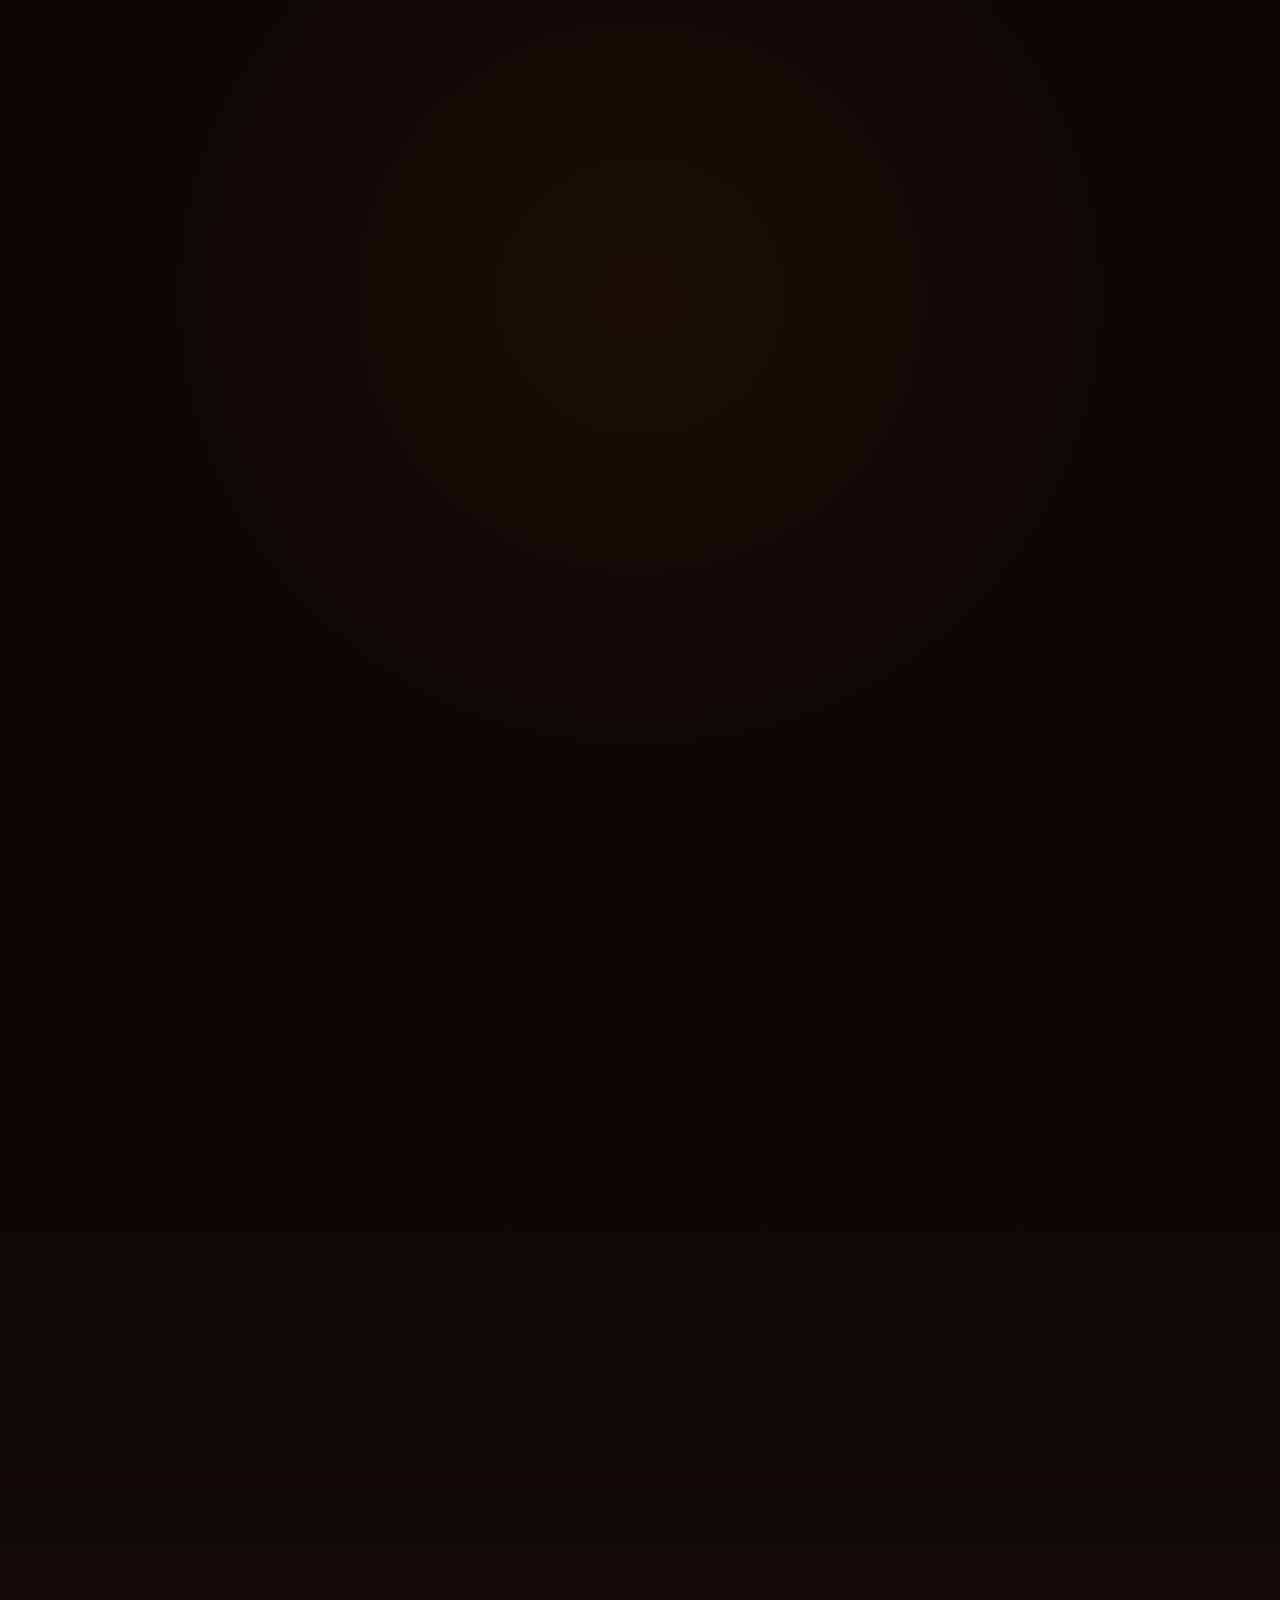
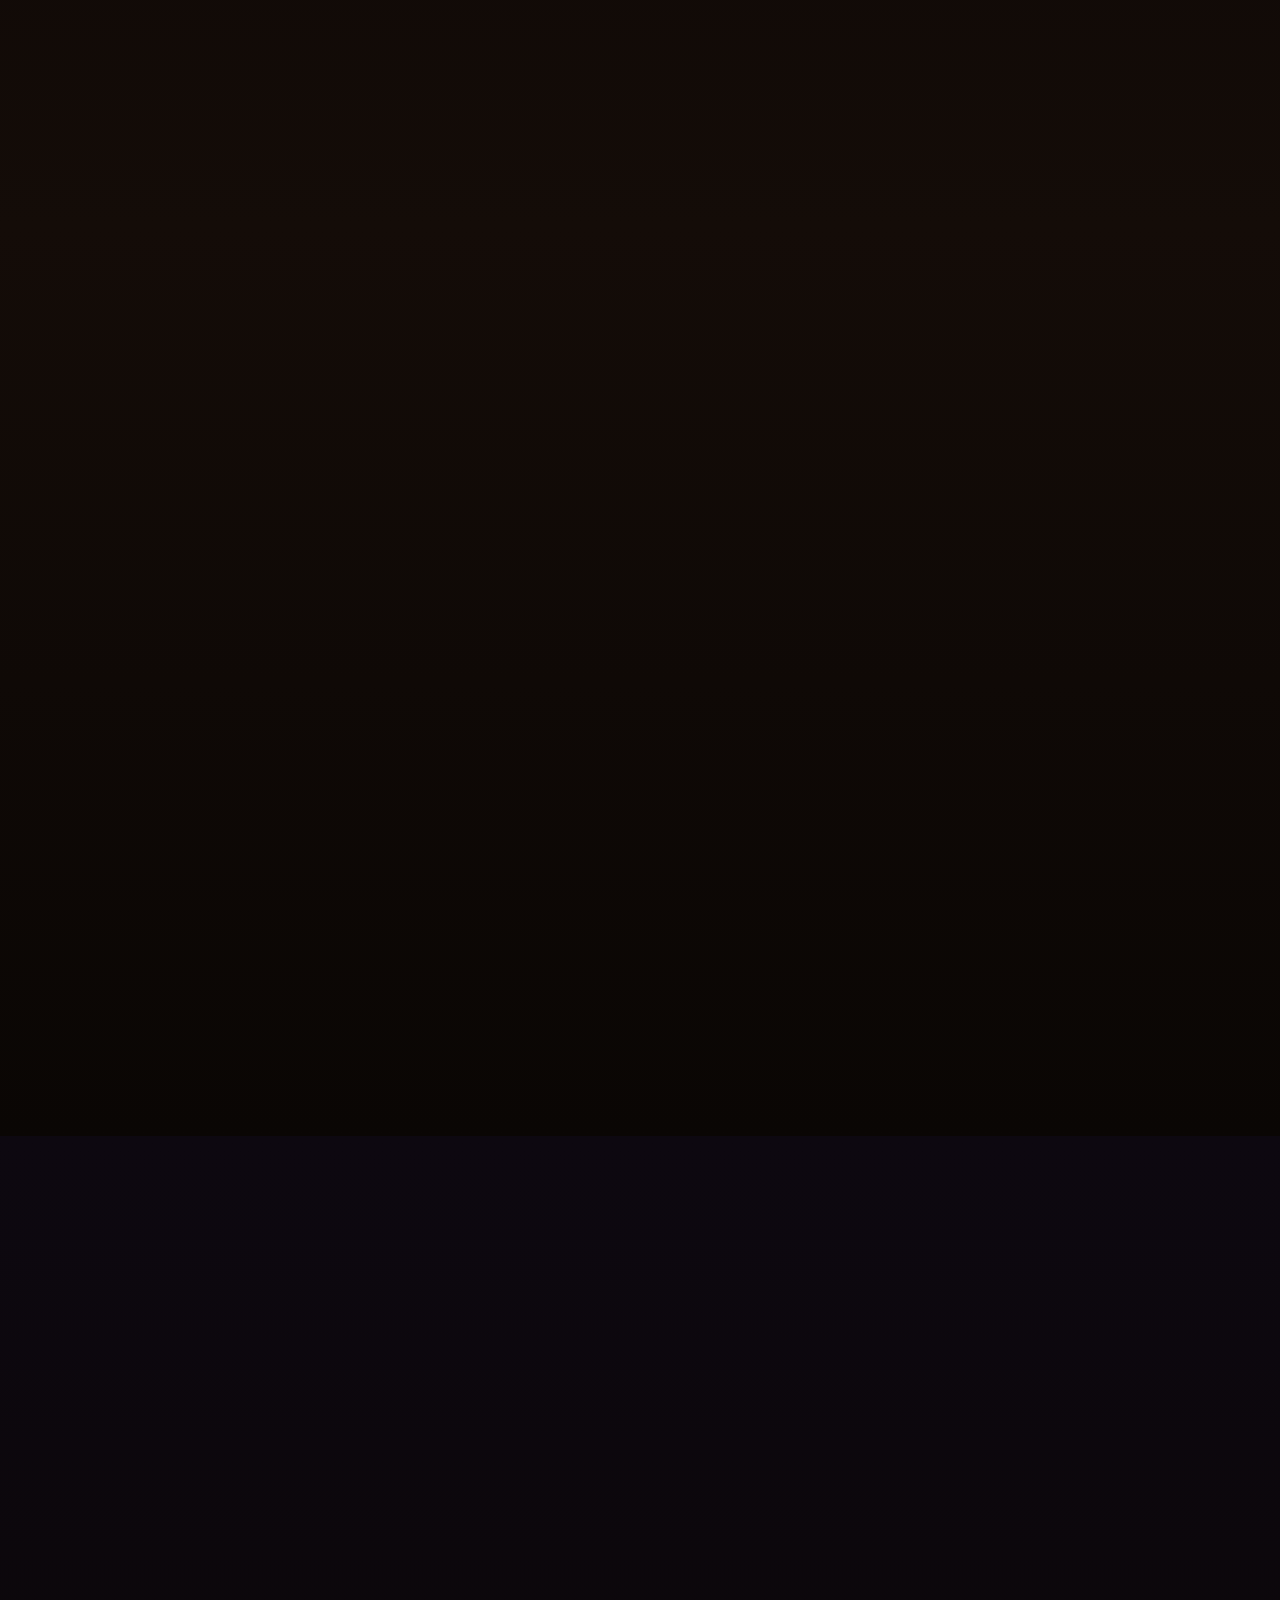
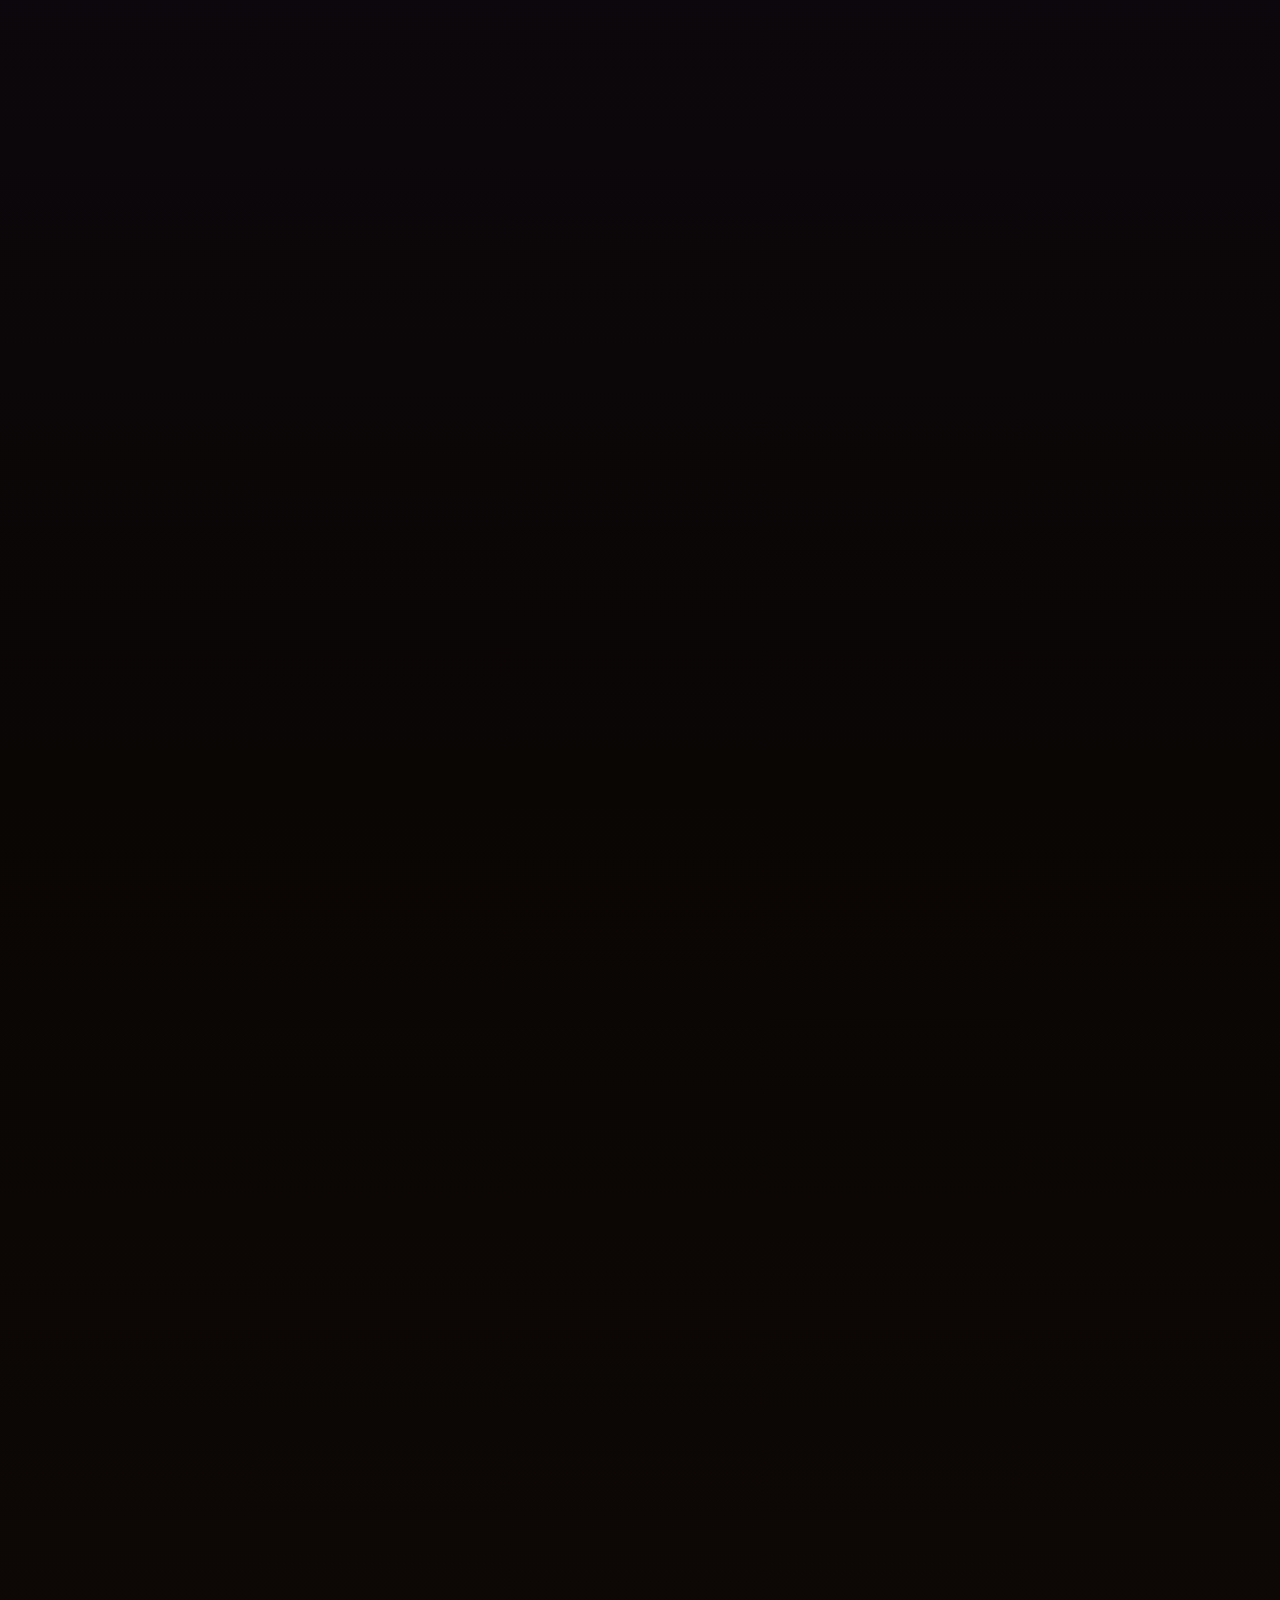
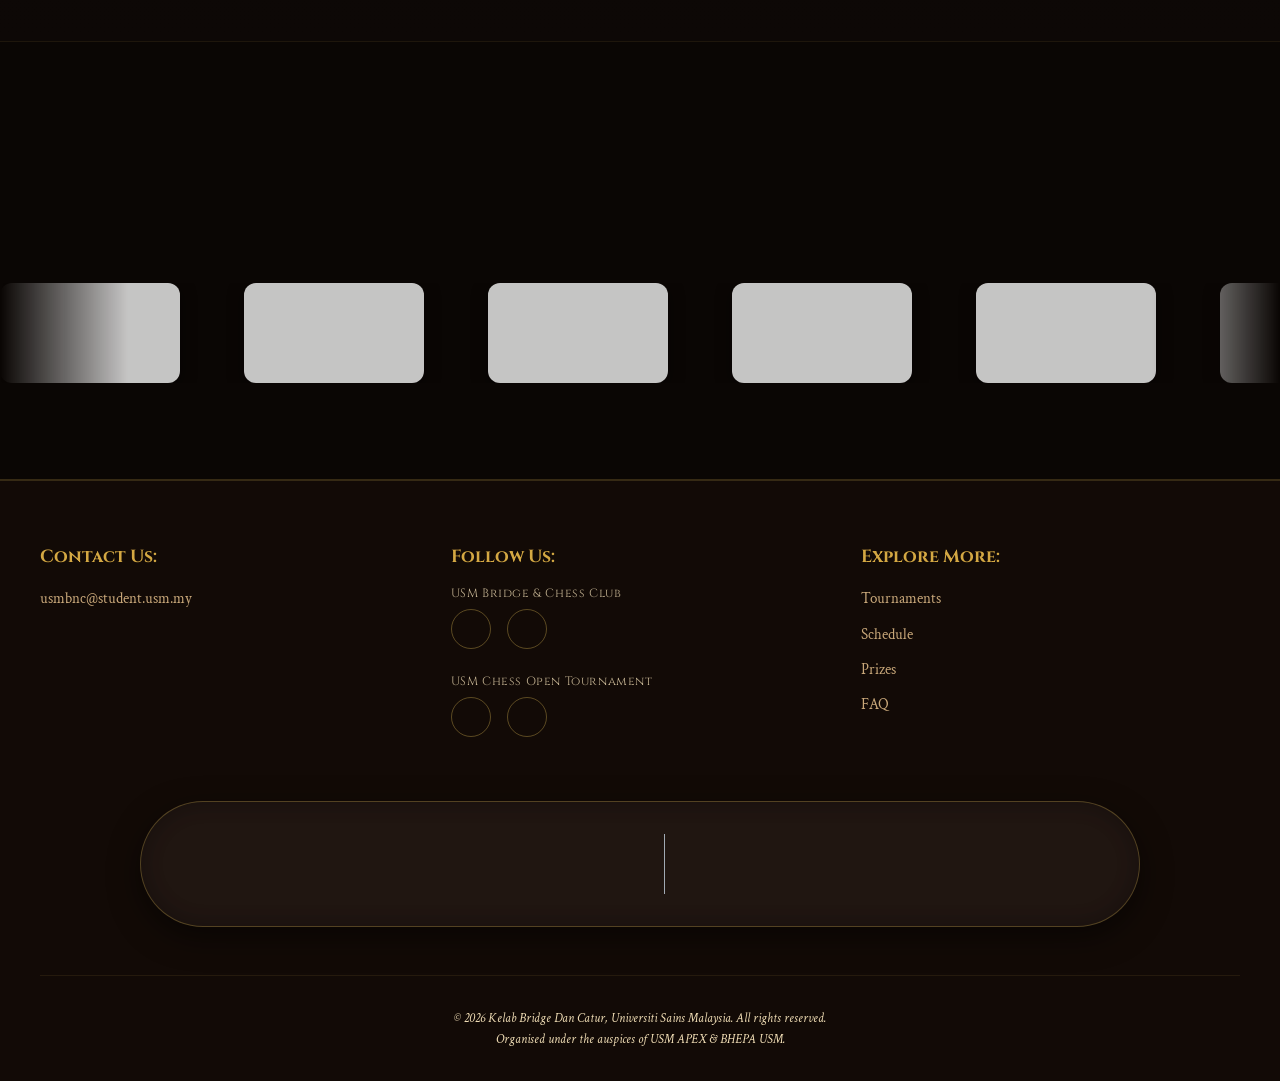
==== commit f916e2a6: "Updated landing page logo to 'new landing page photo.png' and refined hero aesthetics" ====
--- a/index.html
+++ b/index.html
@@ -82,7 +82,7 @@
     <div class="hero-content">
       <div class="hero-organizer">Kelab Bridge Dan Catur · Universiti Sains Malaysia · Presents</div>
       <div class="hero-title-wrapper">
-        <img src="images/logo_main.png" alt="Quest for the Crown" class="hero-main-logo">
+        <img src="images/new landing page photo.png" alt="Quest for the Crown" class="hero-main-logo">
       </div>
 
       <div class="hero-edition">USM 32nd Chess Open Tournament 2026 · Penang, Malaysia</div>
--- a/css/main.css
+++ b/css/main.css
@@ -299,11 +299,11 @@
 
 .hero-organizer {
   font-family: 'Cinzel', serif;
-  font-size: 0.75rem;
-  letter-spacing: 0.35em;
+  font-size: 0.8rem;
+  letter-spacing: 0.4em;
   text-transform: uppercase;
-  color: #000000;
-  font-weight: 800;
+  color: var(--gold-light);
+  text-shadow: 0 2px 4px rgba(0,0,0,0.5);
   margin-bottom: 1.5rem;
   animation: fadeDown 1s ease 0.2s both;
 }
@@ -352,10 +352,10 @@
   height: auto;
   display: block;
   margin: 0 auto;
-  /* Blend mode to remove white background from the logo image */
-  mix-blend-mode: multiply;
-  /* Enhanced brightness, saturation for vivid reds, and thematic golden glow */
-  filter: brightness(1.1) contrast(1.2);
+  /* Enhanced brightness and thematic golden glow for the new logo */
+  filter: brightness(1.15) contrast(1.1) saturate(1.2)
+          drop-shadow(0 0 30px rgba(201, 168, 76, 0.4))
+          drop-shadow(0 0 60px rgba(201, 168, 76, 0.2));
   /* Subtle continuous floating animation */
   animation: heroLogoFloat 6s ease-in-out infinite;
   transform: translateZ(0); /* Hardware acceleration */
@@ -375,8 +375,8 @@
   font-size: clamp(0.75rem, 1.2vw, 0.9rem);
   letter-spacing: 0.3em;
   text-transform: uppercase;
-  color: #000000;
-  font-weight: 800;
+  color: var(--parchment);
+  text-shadow: 0 2px 4px rgba(0,0,0,0.5);
   margin-bottom: 2rem;
   animation: fadeIn 1s ease 1.2s both;
 }
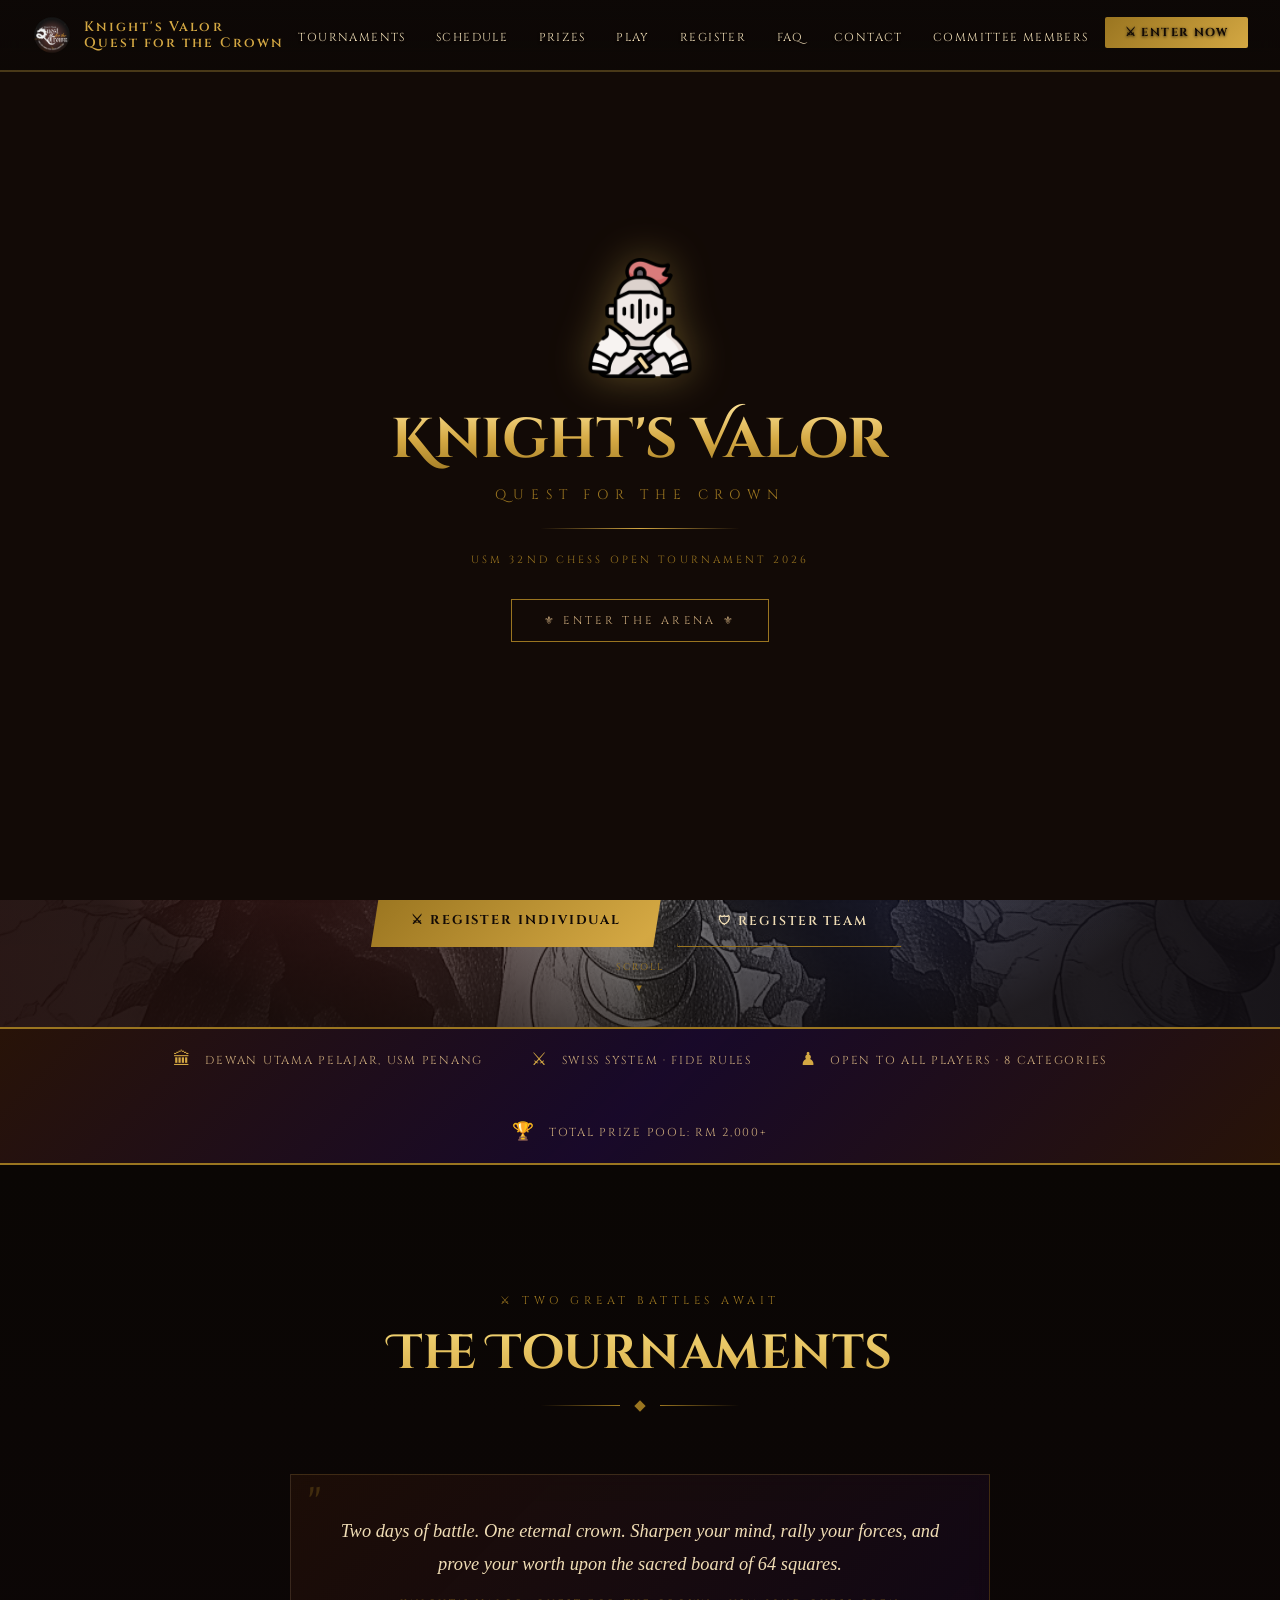
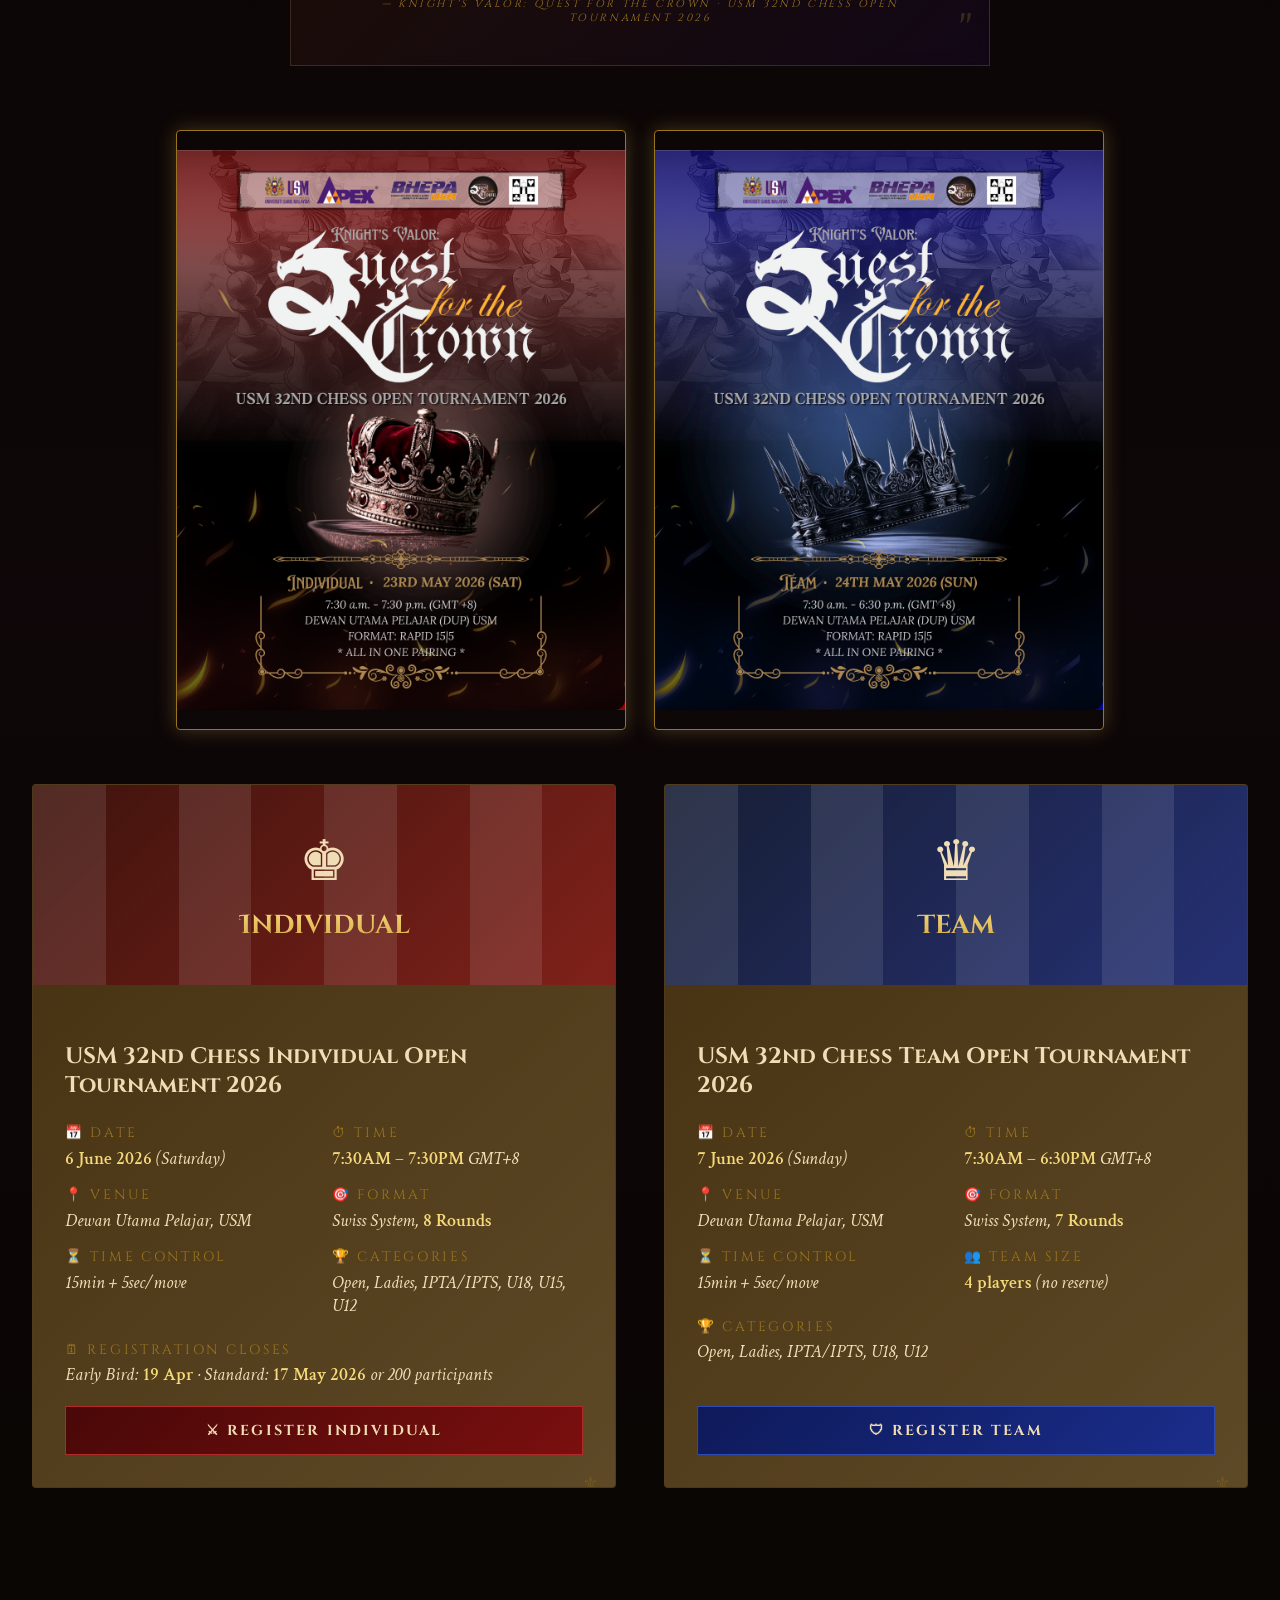
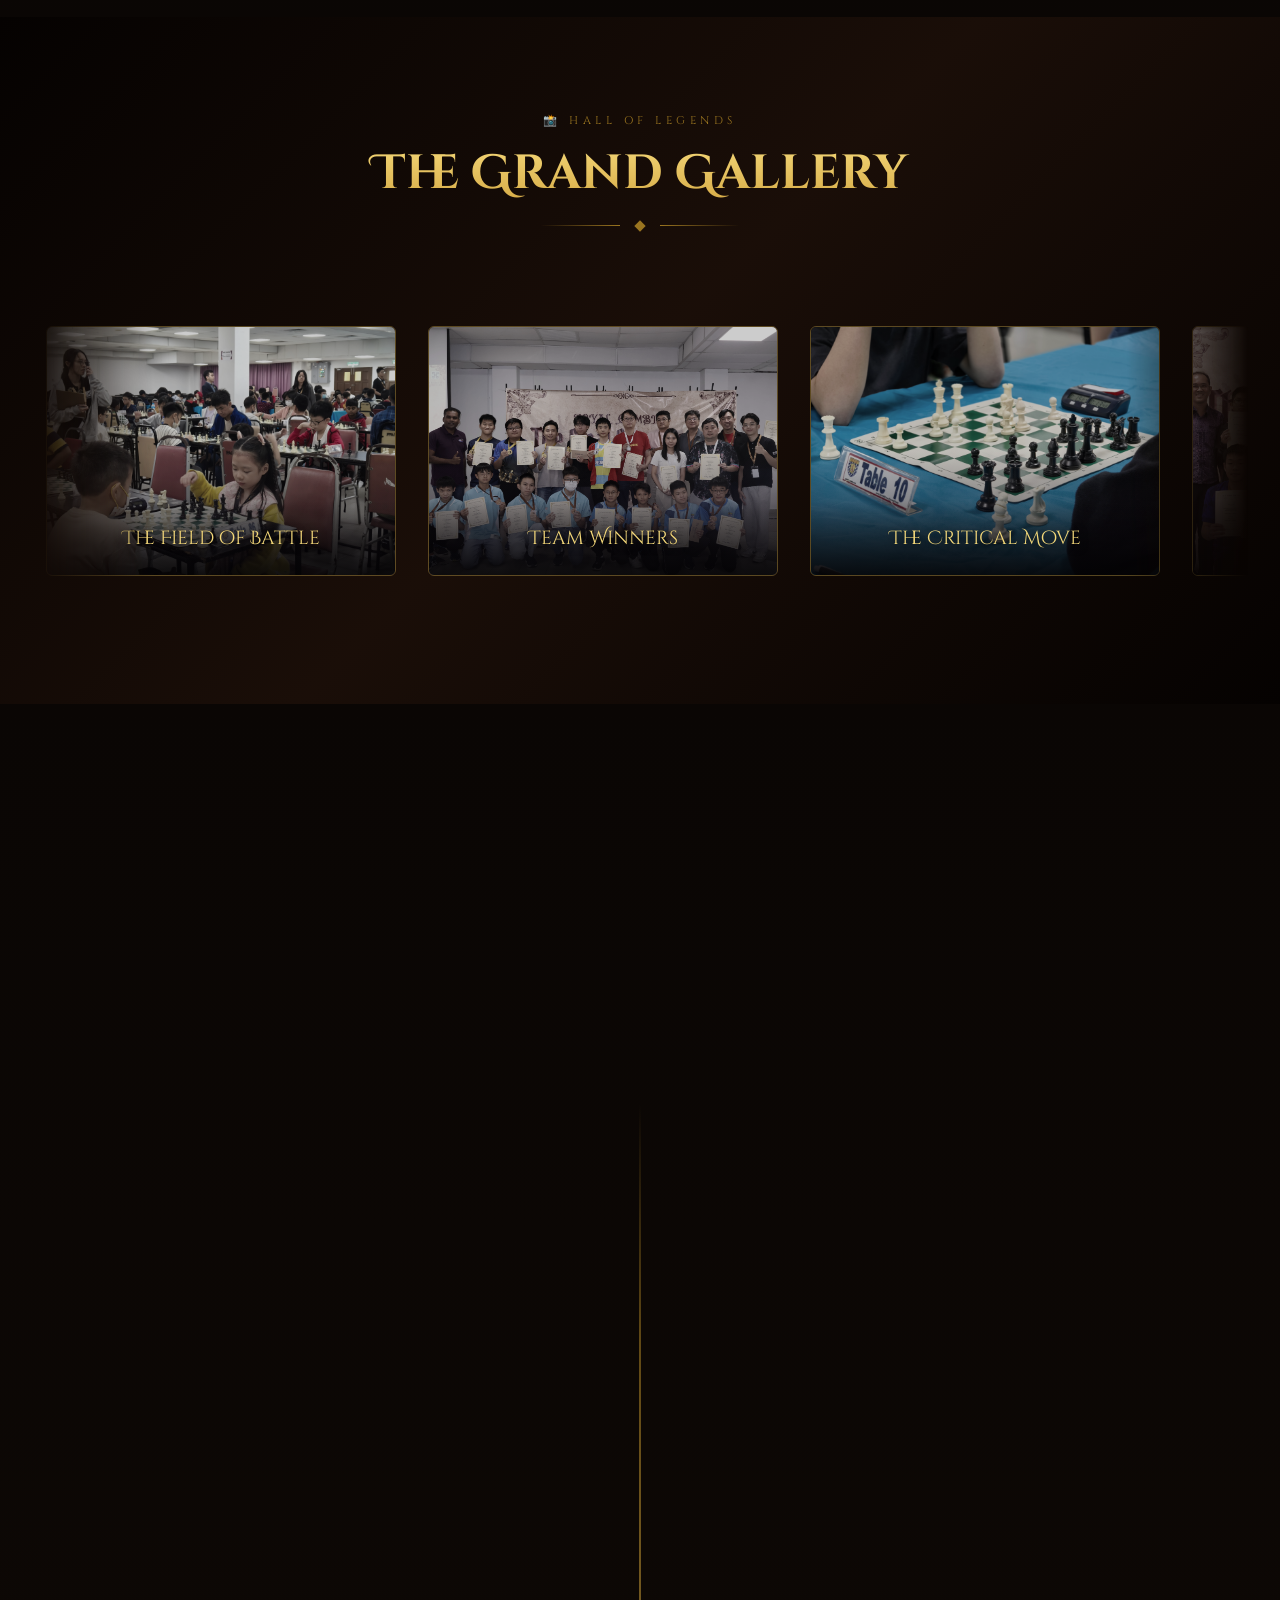
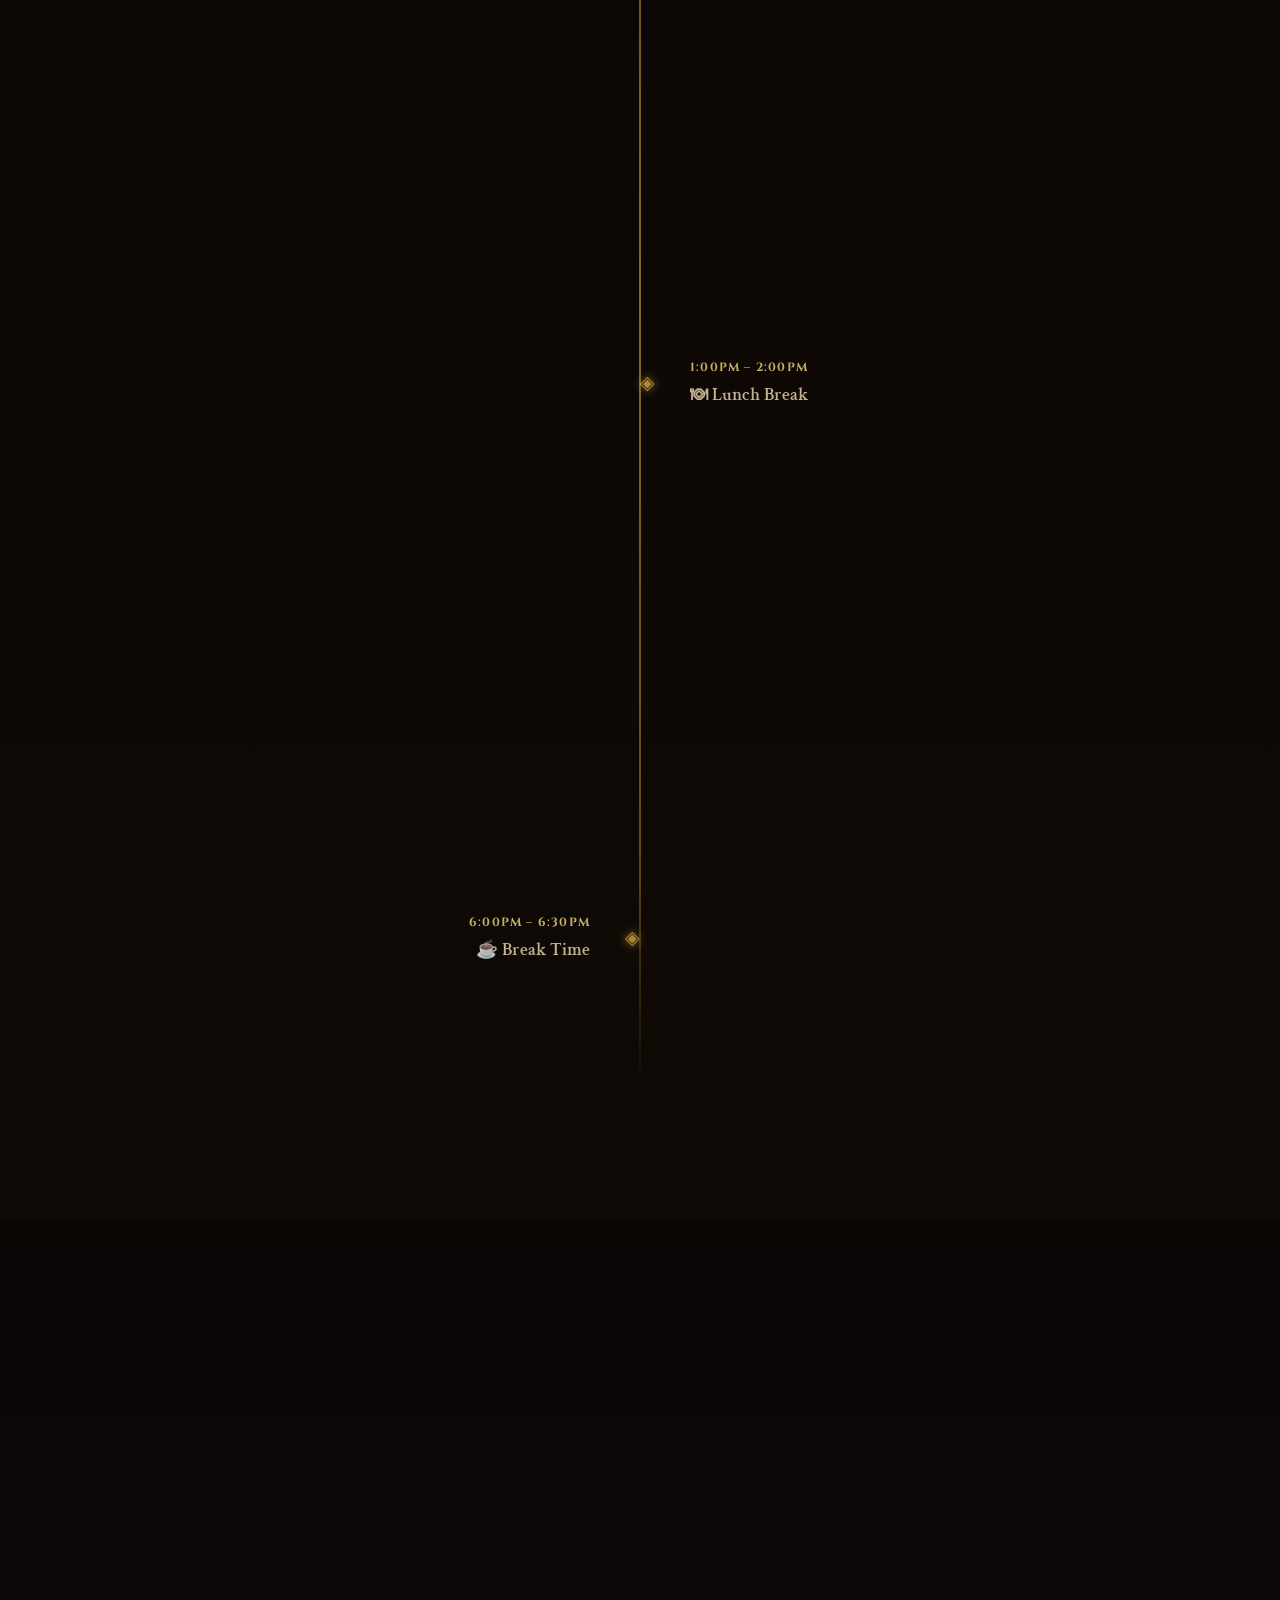
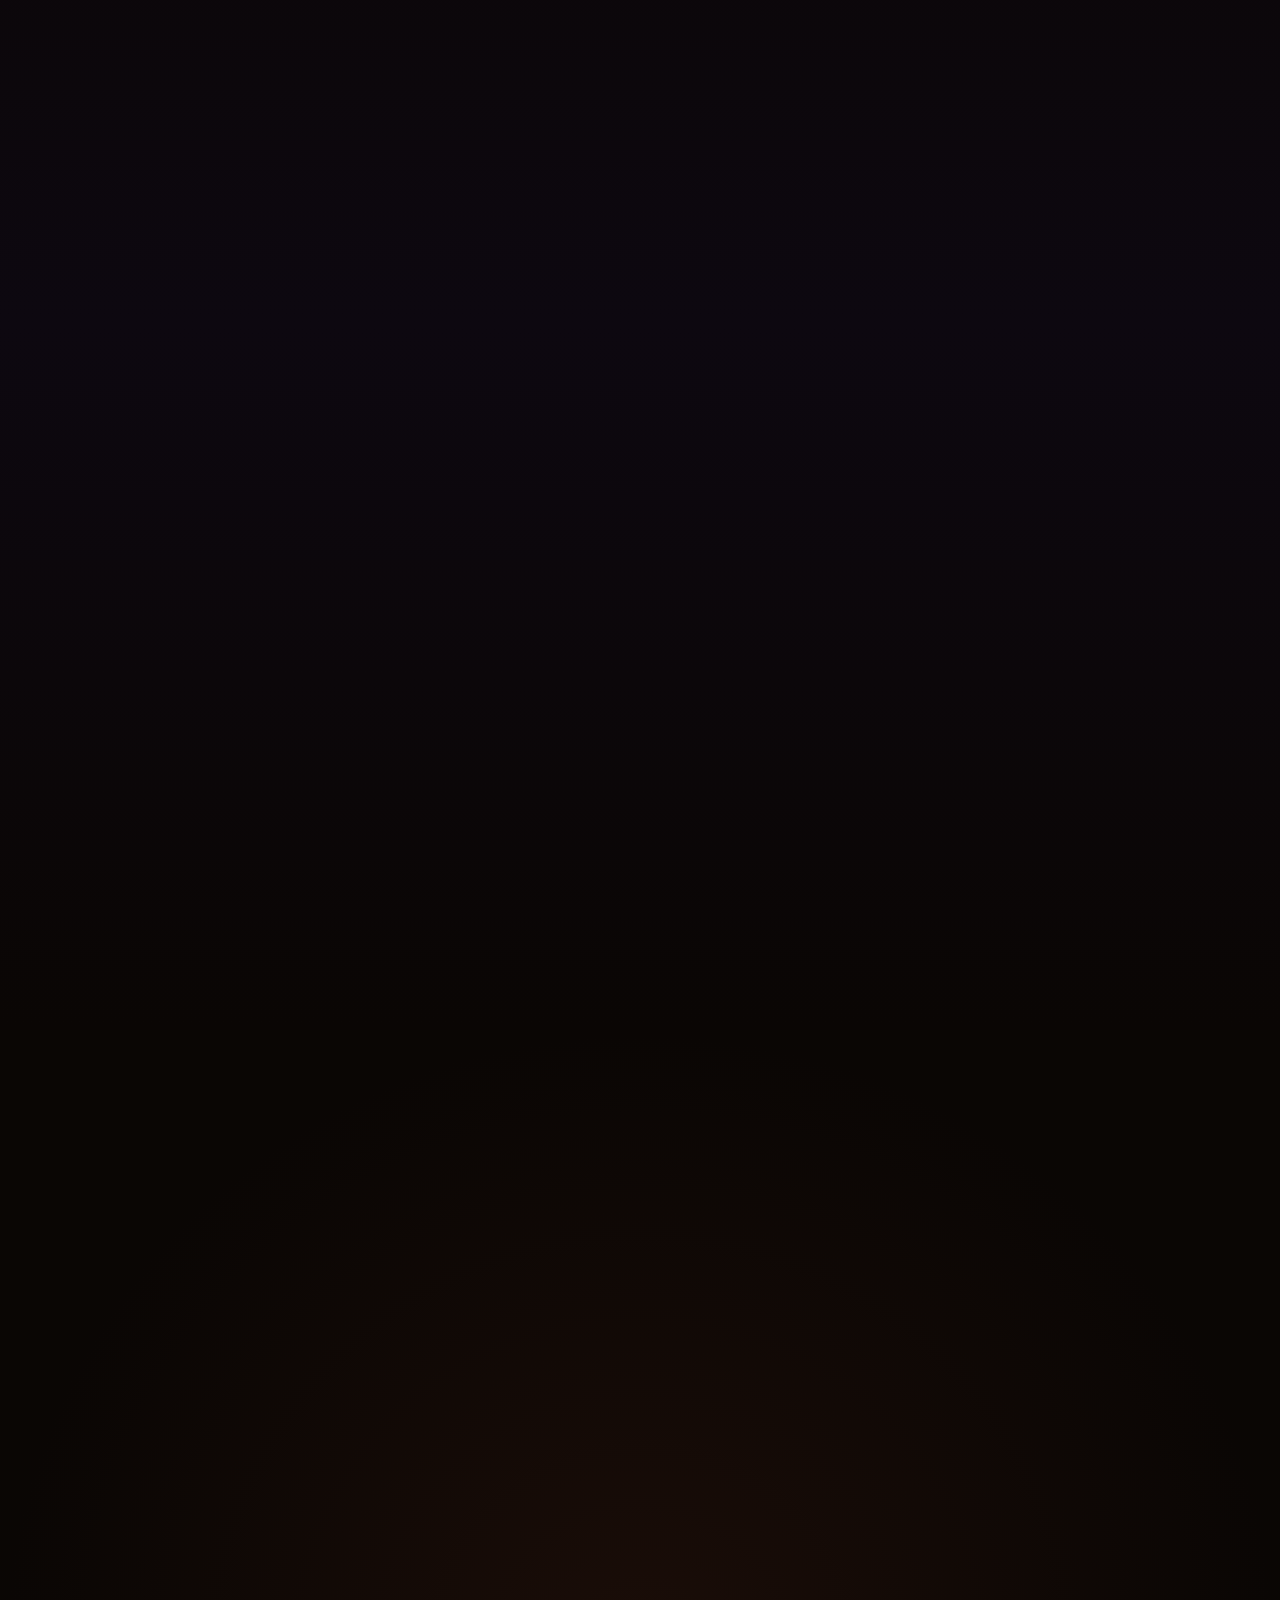
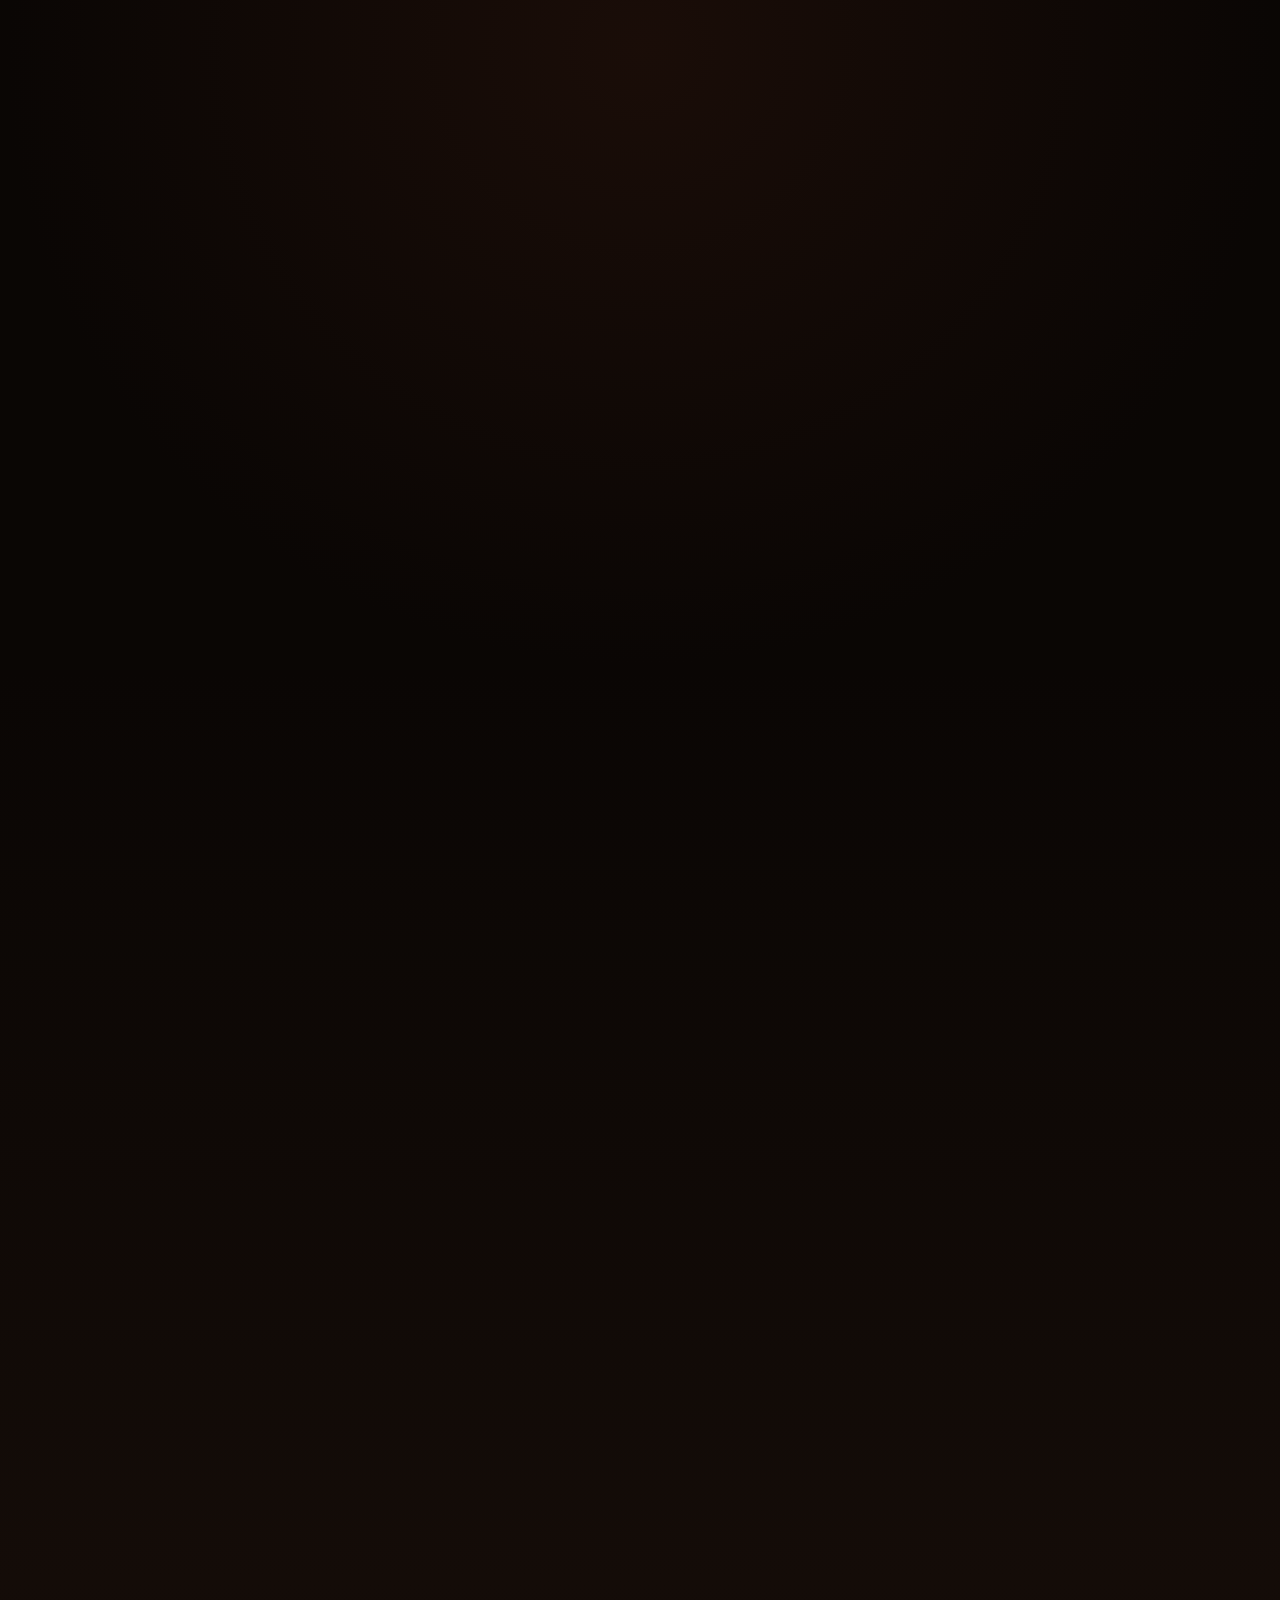
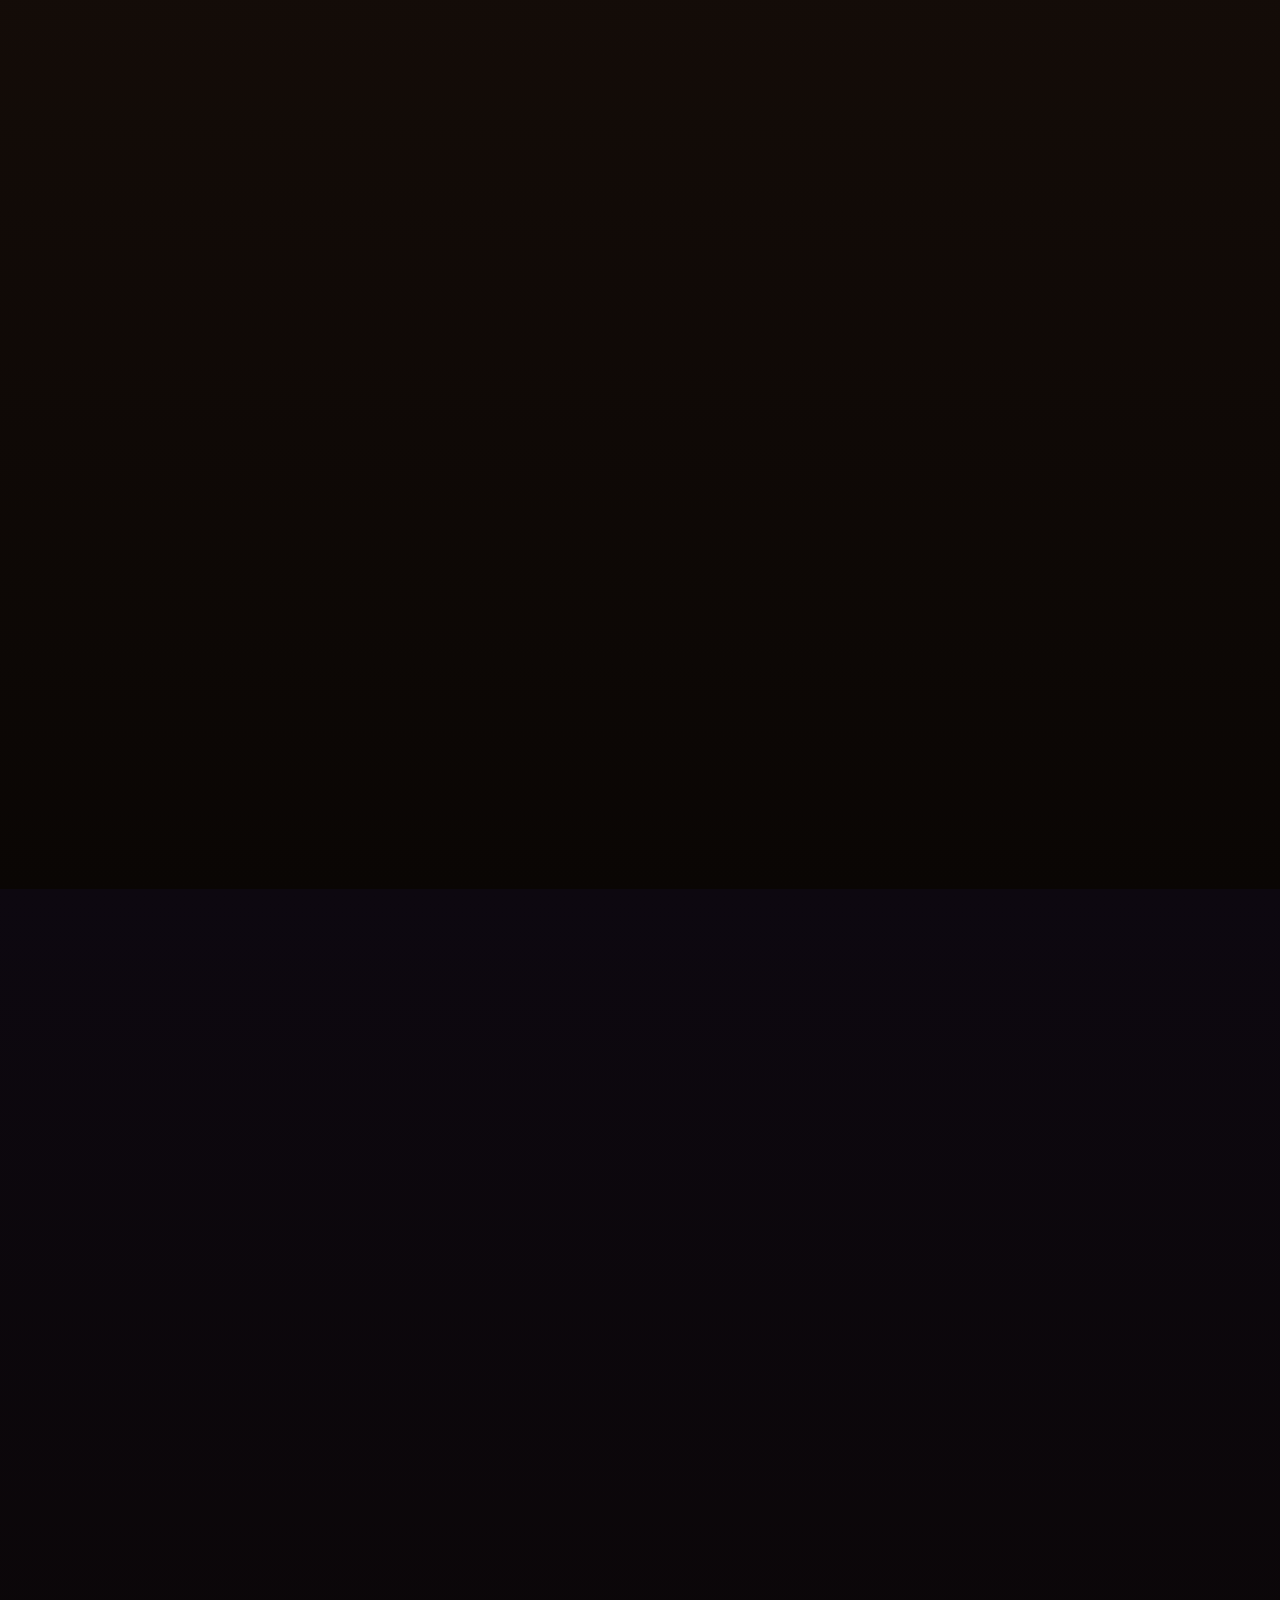
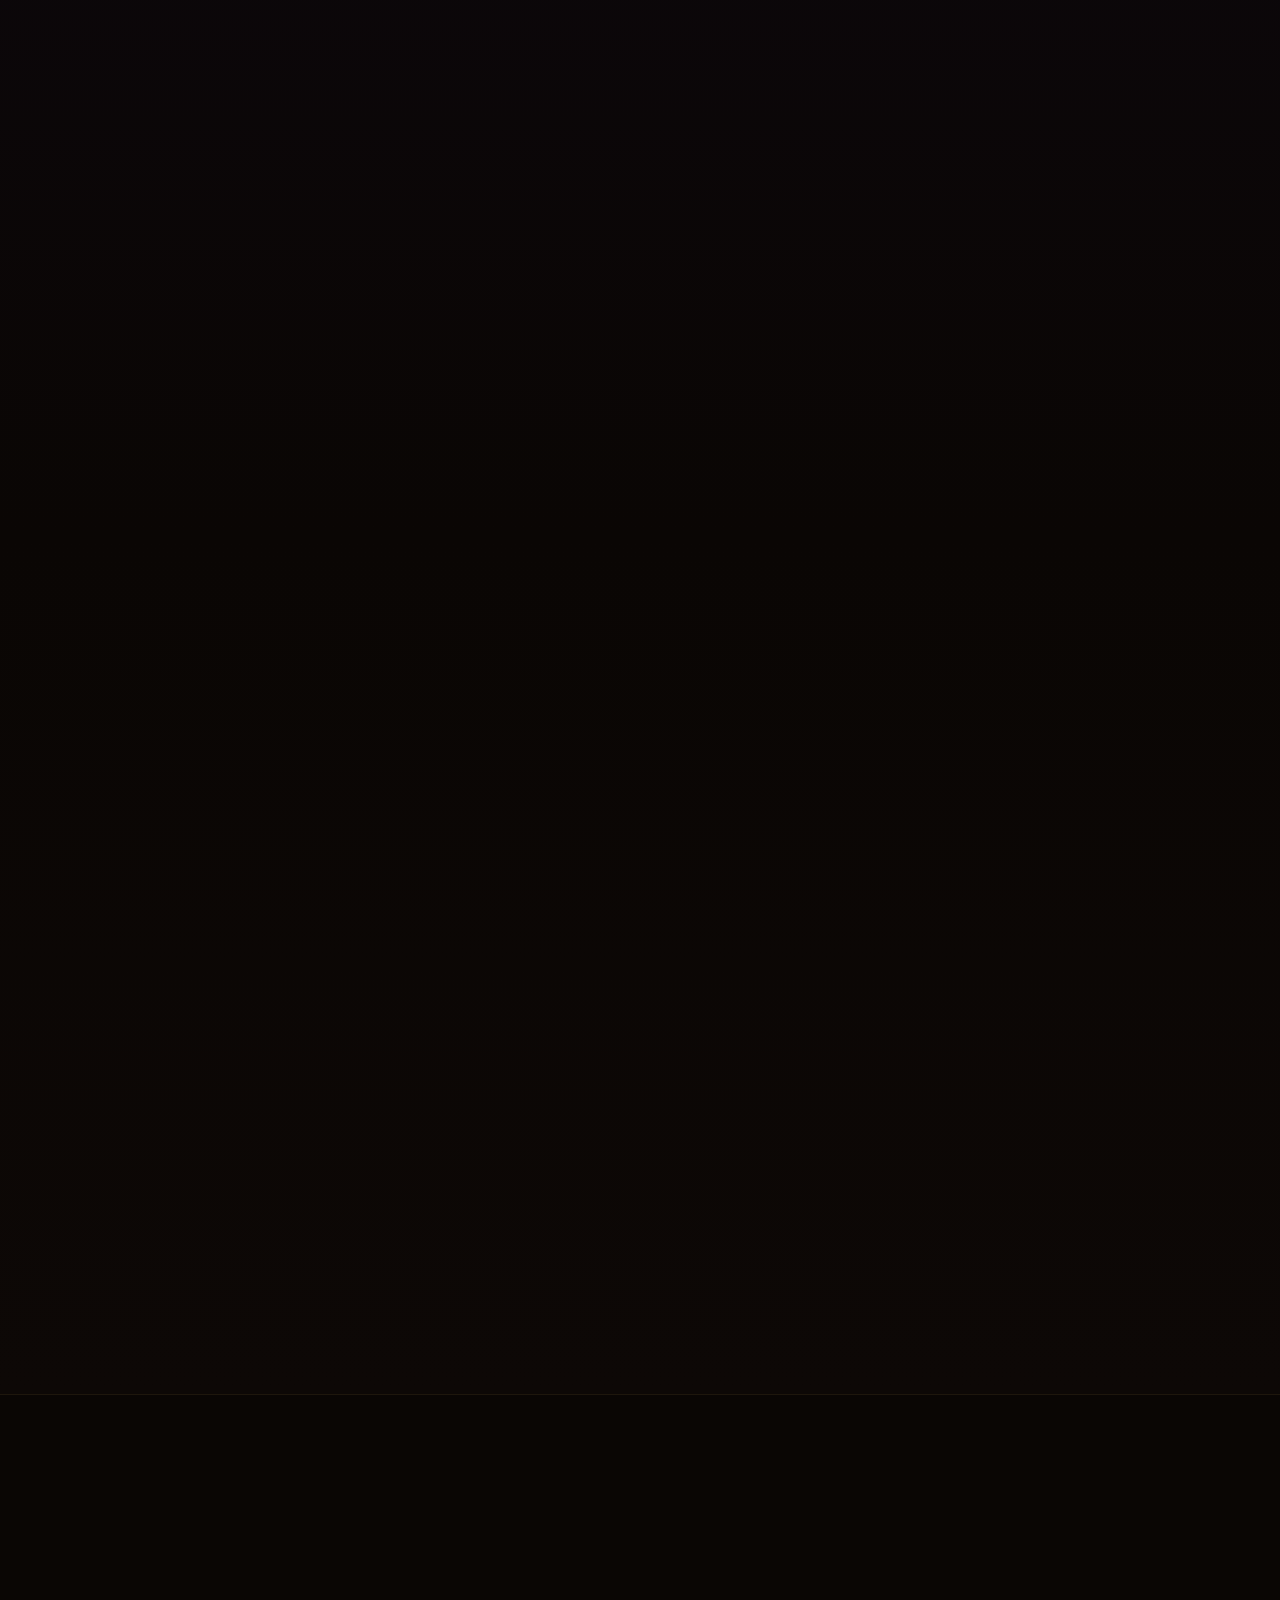
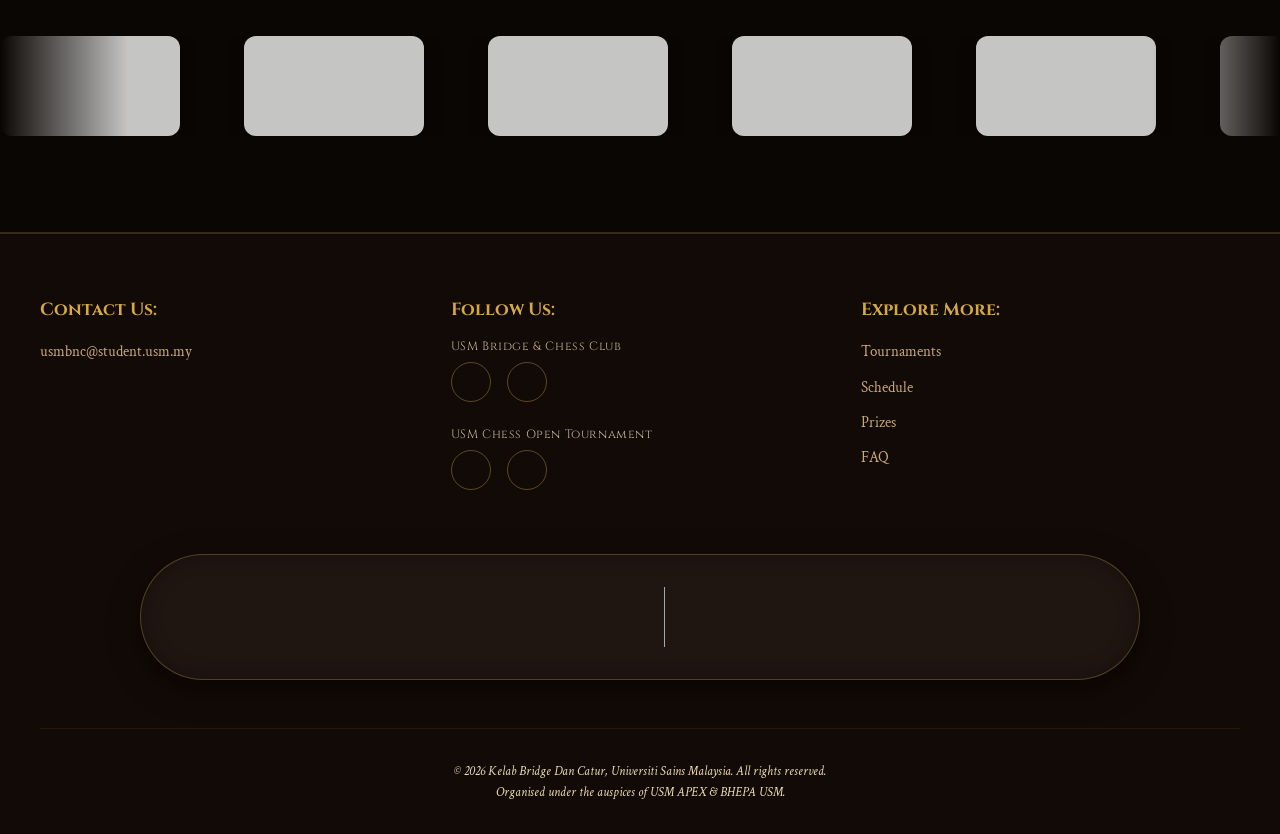
==== commit 5f29aa49: "Performance: Optimized scroll smoothness by replacing layout transitions with GPU-accelerated transf" ====
--- a/index.html
+++ b/index.html
@@ -365,64 +365,64 @@
 
       <div id="sched-individual" class="schedule-content active">
         <div class="schedule-grid">
-          <div class="schedule-item highlight"><span class="schedule-time">7:30AM – 8:30AM</span><span
+          <div class="schedule-item highlight reveal"><span class="schedule-time">7:30AM – 8:30AM</span><span
               class="schedule-event">📝 Registration</span></div>
-          <div class="schedule-item highlight"><span class="schedule-time">8:30AM – 8:45AM</span><span
+          <div class="schedule-item highlight reveal"><span class="schedule-time">8:30AM – 8:45AM</span><span
               class="schedule-event">🎊 Opening Ceremony</span></div>
-          <div class="schedule-item"><span class="schedule-time">8:45AM – 9:00AM</span><span class="schedule-event">📋
+          <div class="schedule-item reveal"><span class="schedule-time">8:45AM – 9:00AM</span><span class="schedule-event">📋
               Arbiter & Swiss Briefing + Q&A</span></div>
-          <div class="schedule-item"><span class="schedule-time">9:00AM – 10:00AM</span><span class="schedule-event">♟
+          <div class="schedule-item reveal"><span class="schedule-time">9:00AM – 10:00AM</span><span class="schedule-event">♟
               Round 1</span></div>
-          <div class="schedule-item"><span class="schedule-time">10:00AM – 11:00AM</span><span class="schedule-event">♟
+          <div class="schedule-item reveal"><span class="schedule-time">10:00AM – 11:00AM</span><span class="schedule-event">♟
               Round 2</span></div>
-          <div class="schedule-item"><span class="schedule-time">11:00AM – 12:00PM</span><span class="schedule-event">♟
+          <div class="schedule-item reveal"><span class="schedule-time">11:00AM – 12:00PM</span><span class="schedule-event">♟
               Round 3</span></div>
-          <div class="schedule-item"><span class="schedule-time">12:00PM – 1:00PM</span><span class="schedule-event">♟
+          <div class="schedule-item reveal"><span class="schedule-time">12:00PM – 1:00PM</span><span class="schedule-event">♟
               Round 4</span></div>
-          <div class="schedule-item break"><span class="schedule-time">1:00PM – 2:00PM</span><span
+          <div class="schedule-item break reveal"><span class="schedule-time">1:00PM – 2:00PM</span><span
               class="schedule-event">🍽 Lunch Break</span></div>
-          <div class="schedule-item"><span class="schedule-time">2:00PM – 3:00PM</span><span class="schedule-event">♟
+          <div class="schedule-item reveal"><span class="schedule-time">2:00PM – 3:00PM</span><span class="schedule-event">♟
               Round 5</span></div>
-          <div class="schedule-item"><span class="schedule-time">3:00PM – 4:00PM</span><span class="schedule-event">♟
+          <div class="schedule-item reveal"><span class="schedule-time">3:00PM – 4:00PM</span><span class="schedule-event">♟
               Round 6</span></div>
-          <div class="schedule-item"><span class="schedule-time">4:00PM – 5:00PM</span><span class="schedule-event">♟
+          <div class="schedule-item reveal"><span class="schedule-time">4:00PM – 5:00PM</span><span class="schedule-event">♟
               Round 7</span></div>
-          <div class="schedule-item"><span class="schedule-time">5:00PM – 6:00PM</span><span class="schedule-event">♟
+          <div class="schedule-item reveal"><span class="schedule-time">5:00PM – 6:00PM</span><span class="schedule-event">♟
               Round 8</span></div>
-          <div class="schedule-item break"><span class="schedule-time">6:00PM – 6:30PM</span><span
+          <div class="schedule-item break reveal"><span class="schedule-time">6:00PM – 6:30PM</span><span
               class="schedule-event">☕ Break Time</span></div>
-          <div class="schedule-item highlight"><span class="schedule-time">6:30PM – 7:30PM</span><span
+          <div class="schedule-item highlight reveal"><span class="schedule-time">6:30PM – 7:30PM</span><span
               class="schedule-event">🏆 Closing Ceremony & Prize Giving</span></div>
         </div>
       </div>
 
       <div id="sched-team" class="schedule-content">
         <div class="schedule-grid">
-          <div class="schedule-item highlight"><span class="schedule-time">7:30AM – 8:30AM</span><span
+          <div class="schedule-item highlight reveal"><span class="schedule-time">7:30AM – 8:30AM</span><span
               class="schedule-event">📝 Registration</span></div>
-          <div class="schedule-item highlight"><span class="schedule-time">8:30AM – 8:45AM</span><span
+          <div class="schedule-item highlight reveal"><span class="schedule-time">8:30AM – 8:45AM</span><span
               class="schedule-event">🎊 Opening Ceremony</span></div>
-          <div class="schedule-item"><span class="schedule-time">8:45AM – 9:00AM</span><span class="schedule-event">📋
+          <div class="schedule-item reveal"><span class="schedule-time">8:45AM – 9:00AM</span><span class="schedule-event">📋
               Arbiter & Swiss Briefing + Q&A</span></div>
-          <div class="schedule-item"><span class="schedule-time">9:00AM – 10:00AM</span><span class="schedule-event">♟
+          <div class="schedule-item reveal"><span class="schedule-time">9:00AM – 10:00AM</span><span class="schedule-event">♟
               Round 1</span></div>
-          <div class="schedule-item"><span class="schedule-time">10:00AM – 11:00AM</span><span class="schedule-event">♟
+          <div class="schedule-item reveal"><span class="schedule-time">10:00AM – 11:00AM</span><span class="schedule-event">♟
               Round 2</span></div>
-          <div class="schedule-item"><span class="schedule-time">11:00AM – 12:00PM</span><span class="schedule-event">♟
+          <div class="schedule-item reveal"><span class="schedule-time">11:00AM – 12:00PM</span><span class="schedule-event">♟
               Round 3</span></div>
-          <div class="schedule-item"><span class="schedule-time">12:00PM – 1:00PM</span><span class="schedule-event">♟
+          <div class="schedule-item reveal"><span class="schedule-time">12:00PM – 1:00PM</span><span class="schedule-event">♟
               Round 4</span></div>
-          <div class="schedule-item break"><span class="schedule-time">1:00PM – 2:00PM</span><span
+          <div class="schedule-item break reveal"><span class="schedule-time">1:00PM – 2:00PM</span><span
               class="schedule-event">🍽 Lunch Break</span></div>
-          <div class="schedule-item"><span class="schedule-time">2:00PM – 3:00PM</span><span class="schedule-event">♟
+          <div class="schedule-item reveal"><span class="schedule-time">2:00PM – 3:00PM</span><span class="schedule-event">♟
               Round 5</span></div>
-          <div class="schedule-item"><span class="schedule-time">3:00PM – 4:00PM</span><span class="schedule-event">♟
+          <div class="schedule-item reveal"><span class="schedule-time">3:00PM – 4:00PM</span><span class="schedule-event">♟
               Round 6</span></div>
-          <div class="schedule-item"><span class="schedule-time">4:00PM – 5:00PM</span><span class="schedule-event">♟
+          <div class="schedule-item reveal"><span class="schedule-time">4:00PM – 5:00PM</span><span class="schedule-event">♟
               Round 7</span></div>
-          <div class="schedule-item break"><span class="schedule-time">5:00PM – 5:30PM</span><span
+          <div class="schedule-item break reveal"><span class="schedule-time">5:00PM – 5:30PM</span><span
               class="schedule-event">☕ Break Time</span></div>
-          <div class="schedule-item highlight"><span class="schedule-time">5:30PM – 6:30PM</span><span
+          <div class="schedule-item highlight reveal"><span class="schedule-time">5:30PM – 6:30PM</span><span
               class="schedule-event">🏆 Closing Ceremony & Prize Giving</span></div>
         </div>
       </div>
--- a/css/main.css
+++ b/css/main.css
@@ -87,31 +87,26 @@
 .ember {
   position: absolute;
   width: 3px;
-  height: 3px;
-  background: var(--gold);
+  bottom: -20px;
   border-radius: 50%;
+  pointer-events: none;
   animation: floatEmber linear infinite;
-  opacity: 0;
   will-change: transform, opacity;
-  transform: translateZ(0);
 }
 
 @keyframes floatEmber {
   0% {
-    transform: translateY(100vh) translateX(0) scale(0);
+    transform: translate3d(0, 0, 0);
     opacity: 0;
   }
-
   10% {
     opacity: 1;
   }
-
   90% {
-    opacity: 0.6;
-  }
-
+    opacity: 1;
+  }
   100% {
-    transform: translateY(-100px) translateX(40px) scale(1.5);
+    transform: translate3d(20px, -110vh, 0);
     opacity: 0;
   }
 }
@@ -162,9 +157,9 @@
 
 .nav-logo-icon {
   height: 40px;
-  /* Adjust size based on design */
   width: auto;
   object-fit: contain;
+  flex-shrink: 0;
 }
 
 .nav-logo-text {
@@ -188,22 +183,25 @@
   font-size: 0.72rem;
   letter-spacing: 0.12em;
   text-transform: uppercase;
-  color: var(--parchment-dark);
+  color: var(--parchment);
   text-decoration: none;
   padding: 0.5rem 0.85rem;
   position: relative;
-  transition: color 0.3s;
+  transition: color 0.3s ease, text-shadow 0.3s ease;
+  text-shadow: 0 1px 3px rgba(0,0,0,0.8);
 }
 
 .nav-links a::after {
   content: '';
   position: absolute;
   bottom: 0;
-  left: 50%;
-  right: 50%;
-  height: 1px;
+  left: 0;
+  width: 100%;
+  height: 2px;
   background: var(--gold);
-  transition: left 0.3s, right 0.3s;
+  transform: scaleX(0);
+  transform-origin: right;
+  transition: transform 0.3s cubic-bezier(0.4, 0, 0.2, 1);
 }
 
 .nav-links a:hover {
@@ -212,8 +210,8 @@
 }
 
 .nav-links a:hover::after {
-  left: 10%;
-  right: 10%;
+  transform: scaleX(1);
+  transform-origin: left;
 }
 
 .nav-cta {
@@ -299,11 +297,12 @@
 
 .hero-organizer {
   font-family: 'Cinzel', serif;
-  font-size: 0.8rem;
+  font-size: 0.85rem;
   letter-spacing: 0.4em;
   text-transform: uppercase;
   color: var(--gold-light);
-  text-shadow: 0 2px 4px rgba(0,0,0,0.5);
+  text-shadow: 0 2px 12px rgba(0,0,0,1), 0 0 20px rgba(0,0,0,0.5);
+  font-weight: 600;
   margin-bottom: 1.5rem;
   animation: fadeDown 1s ease 0.2s both;
 }
@@ -372,11 +371,12 @@
 
 .hero-edition {
   font-family: 'Cinzel', serif;
-  font-size: clamp(0.75rem, 1.2vw, 0.9rem);
+  font-size: clamp(0.8rem, 1.2vw, 1rem);
   letter-spacing: 0.3em;
   text-transform: uppercase;
-  color: var(--parchment);
-  text-shadow: 0 2px 4px rgba(0,0,0,0.5);
+  color: #ffffff;
+  text-shadow: 0 2px 12px rgba(0,0,0,1), 0 0 20px rgba(0,0,0,0.5);
+  font-weight: 600;
   margin-bottom: 2rem;
   animation: fadeIn 1s ease 1.2s both;
 }
@@ -442,9 +442,11 @@
 
 .hero-date-type {
   font-size: 0.78rem;
-  color: var(--parchment-dark);
+  color: var(--parchment);
+  opacity: 0.95;
   font-style: italic;
   margin-top: 0.2rem;
+  text-shadow: 0 1px 2px rgba(0,0,0,0.5);
 }
 
 .hero-cta-group {
@@ -648,9 +650,10 @@
   border-radius: 4px;
   overflow: hidden;
   position: relative;
-  transition: all 0.4s;
+  transition: transform 0.4s cubic-bezier(0.165, 0.84, 0.44, 1), opacity 0.4s ease, box-shadow 0.4s ease, border-color 0.4s ease;
   display: flex;
   flex-direction: column;
+  will-change: transform, box-shadow;
 }
 
 .tournament-card::before {
@@ -891,16 +894,12 @@
 .schedule-item {
   position: relative;
   width: 45%;
-  background: rgba(42, 31, 26, 0.4);
-  backdrop-filter: blur(10px);
-  -webkit-backdrop-filter: blur(10px);
-  border: 1px solid rgba(201, 168, 76, 0.15);
-  padding: 1.5rem;
-  border-radius: 8px;
+  background: transparent;
+  padding: 1rem 0;
   display: flex;
   flex-direction: column;
   gap: 0.5rem;
-  transition: all 0.4s cubic-bezier(0.175, 0.885, 0.32, 1.275);
+  transition: transform 0.4s ease-out;
   z-index: 2;
 }
 
@@ -914,13 +913,26 @@
   transform: translateY(-50%);
   z-index: 3;
   text-shadow: 0 0 10px var(--gold);
+  animation: markerPulse 3s ease-in-out infinite alternate;
+}
+
+@keyframes markerPulse {
+  from { 
+    text-shadow: 0 0 5px var(--gold);
+    transform: translateY(-50%) scale(0.9);
+    opacity: 0.7;
+  }
+  to { 
+    text-shadow: 0 0 15px var(--gold-light), 0 0 25px var(--gold);
+    transform: translateY(-50%) scale(1.1);
+    opacity: 1;
+  }
 }
 
 /* Odd items (Left side) */
 .schedule-item:nth-child(odd) {
   align-self: flex-start;
   text-align: right;
-  border-right: 3px solid var(--gold-dark);
 }
 
 .schedule-item:nth-child(odd)::after {
@@ -931,7 +943,6 @@
 .schedule-item:nth-child(even) {
   align-self: flex-end;
   text-align: left;
-  border-left: 3px solid var(--gold-dark);
 }
 
 .schedule-item:nth-child(even)::after {
@@ -939,20 +950,15 @@
 }
 
 .schedule-item:hover {
-  background: rgba(42, 31, 26, 0.8);
-  border-color: var(--gold);
-  transform: translateY(-5px) scale(1.02);
-  box-shadow: 0 10px 30px rgba(0, 0, 0, 0.6), 0 0 20px rgba(201, 168, 76, 0.2);
+  transform: translateY(-2px) scale(1.05);
 }
 
 .schedule-item.highlight {
-  border-color: var(--crimson);
-  background: rgba(139, 26, 26, 0.15);
+  /* No special background, maybe just a text glow */
 }
 
 .schedule-item.break {
-  border-color: var(--stone-light);
-  background: rgba(30, 21, 16, 0.4);
+  opacity: 0.8;
 }
 
 .schedule-time {
@@ -978,8 +984,15 @@
   top: 50%;
   width: 10%;
   height: 1px;
-  background: rgba(201, 168, 76, 0.3);
+  background: linear-gradient(to var(--side, right), var(--gold-dark), transparent);
   z-index: 1;
+  transform: scaleX(0);
+  transform-origin: var(--side, left);
+  transition: transform 0.8s cubic-bezier(0.4, 0, 0.2, 1);
+}
+
+.schedule-item.visible::before {
+  transform: scaleX(1);
 }
 
 .schedule-item:nth-child(odd)::before {
@@ -1000,8 +1013,8 @@
     align-self: flex-end !important;
     text-align: left !important;
     margin-left: 60px !important;
-    border-left: 3px solid var(--gold-dark) !important;
-    border-right: 1px solid rgba(201, 168, 76, 0.15) !important;
+    background: transparent !important;
+    border: none !important;
   }
 
   .schedule-item::after {
@@ -1994,12 +2007,49 @@
 .reveal {
   opacity: 0;
   transform: translateY(30px);
-  transition: opacity 0.8s ease, transform 0.8s ease;
+  transition: opacity 0.6s ease-out, transform 0.6s ease-out;
+  will-change: opacity, transform;
 }
 
 .reveal.visible {
   opacity: 1;
   transform: translateY(0);
+}
+
+.reveal-left {
+  opacity: 0;
+  transform: translateX(-30px);
+  transition: opacity 0.6s ease-out, transform 0.6s ease-out;
+  will-change: opacity, transform;
+}
+
+.reveal-left.visible {
+  opacity: 1;
+  transform: translateX(0);
+}
+
+.reveal-right {
+  opacity: 0;
+  transform: translateX(30px);
+  transition: opacity 0.6s ease-out, transform 0.6s ease-out;
+  will-change: opacity, transform;
+}
+
+.reveal-right.visible {
+  opacity: 1;
+  transform: translateX(0);
+}
+
+.reveal-scale {
+  opacity: 0;
+  transform: scale(0.9);
+  transition: opacity 0.6s ease-out, transform 0.6s ease-out;
+  will-change: opacity, transform;
+}
+
+.reveal-scale.visible {
+  opacity: 1;
+  transform: scale(1);
 }
 
 /* Countdown */
@@ -4017,7 +4067,32 @@
 }
 
 .countdown-num {
+  font-family: 'Cinzel', serif;
   font-size: 3rem !important;
+  font-weight: 900;
+  color: var(--gold-light);
+  text-shadow: 0 0 20px rgba(201, 168, 76, 0.4);
+}
+
+.countdown-label {
+  font-family: 'Cinzel', serif;
+  font-size: 0.65rem;
+  letter-spacing: 0.2em;
+  text-transform: uppercase;
+  color: var(--parchment);
+  font-weight: 700;
+  text-shadow: 0 1px 3px rgba(0,0,0,1);
+}
+
+.hero-countdown-title {
+  font-family: 'Cinzel', serif;
+  font-size: 0.75rem;
+  letter-spacing: 0.2em;
+  text-transform: uppercase;
+  color: #ffffff;
+  font-weight: 700;
+  margin-top: 1.5rem;
+  text-shadow: 0 2px 10px rgba(0,0,0,1);
 }
 
 /* ----- FOOTER: animated top border shimmer ----- */
@@ -4240,7 +4315,11 @@
     overflow: visible;
   }
 
-  .nav-logo-icon { height: 32px; }
+  .nav-logo-icon { 
+    height: 32px; 
+    width: auto !important;
+    flex-shrink: 0;
+  }
   .nav-logo-text { font-size: 0.72rem; }
 
   /* ── HAMBURGER ICON ── */
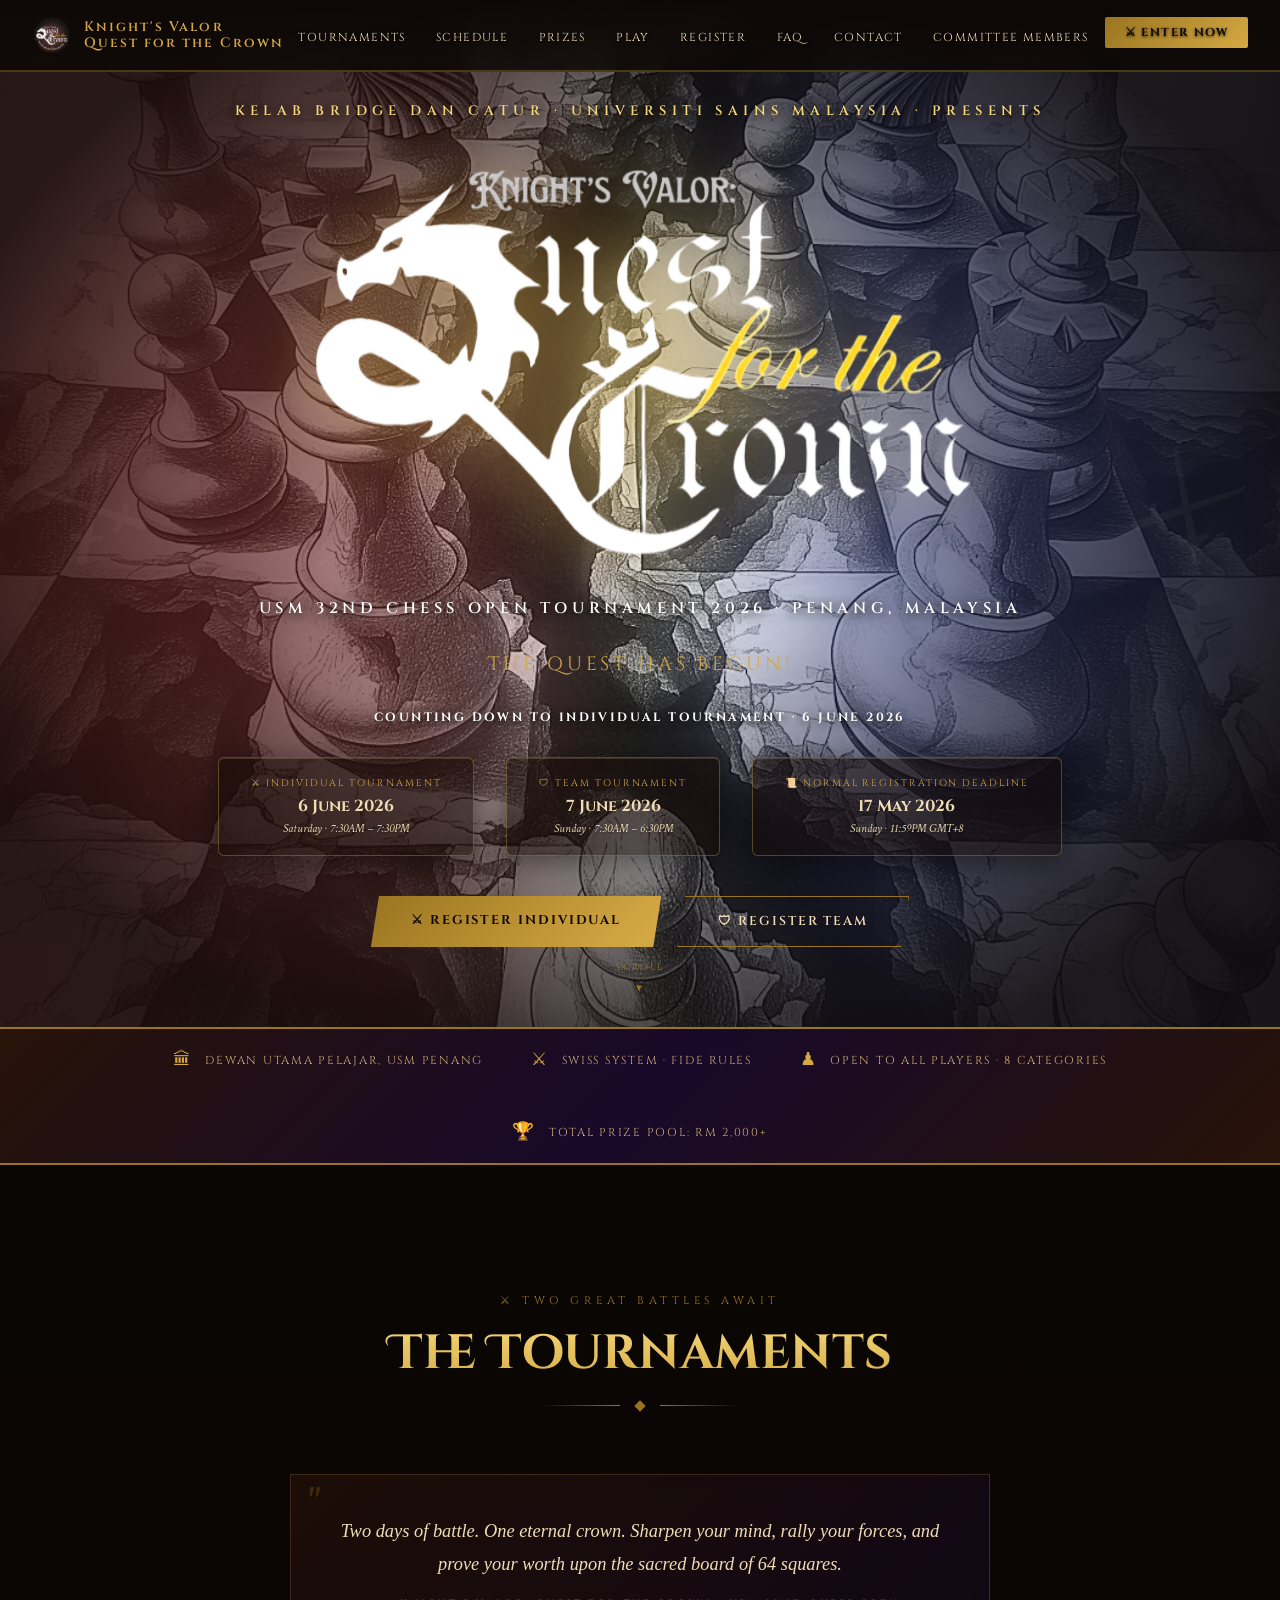
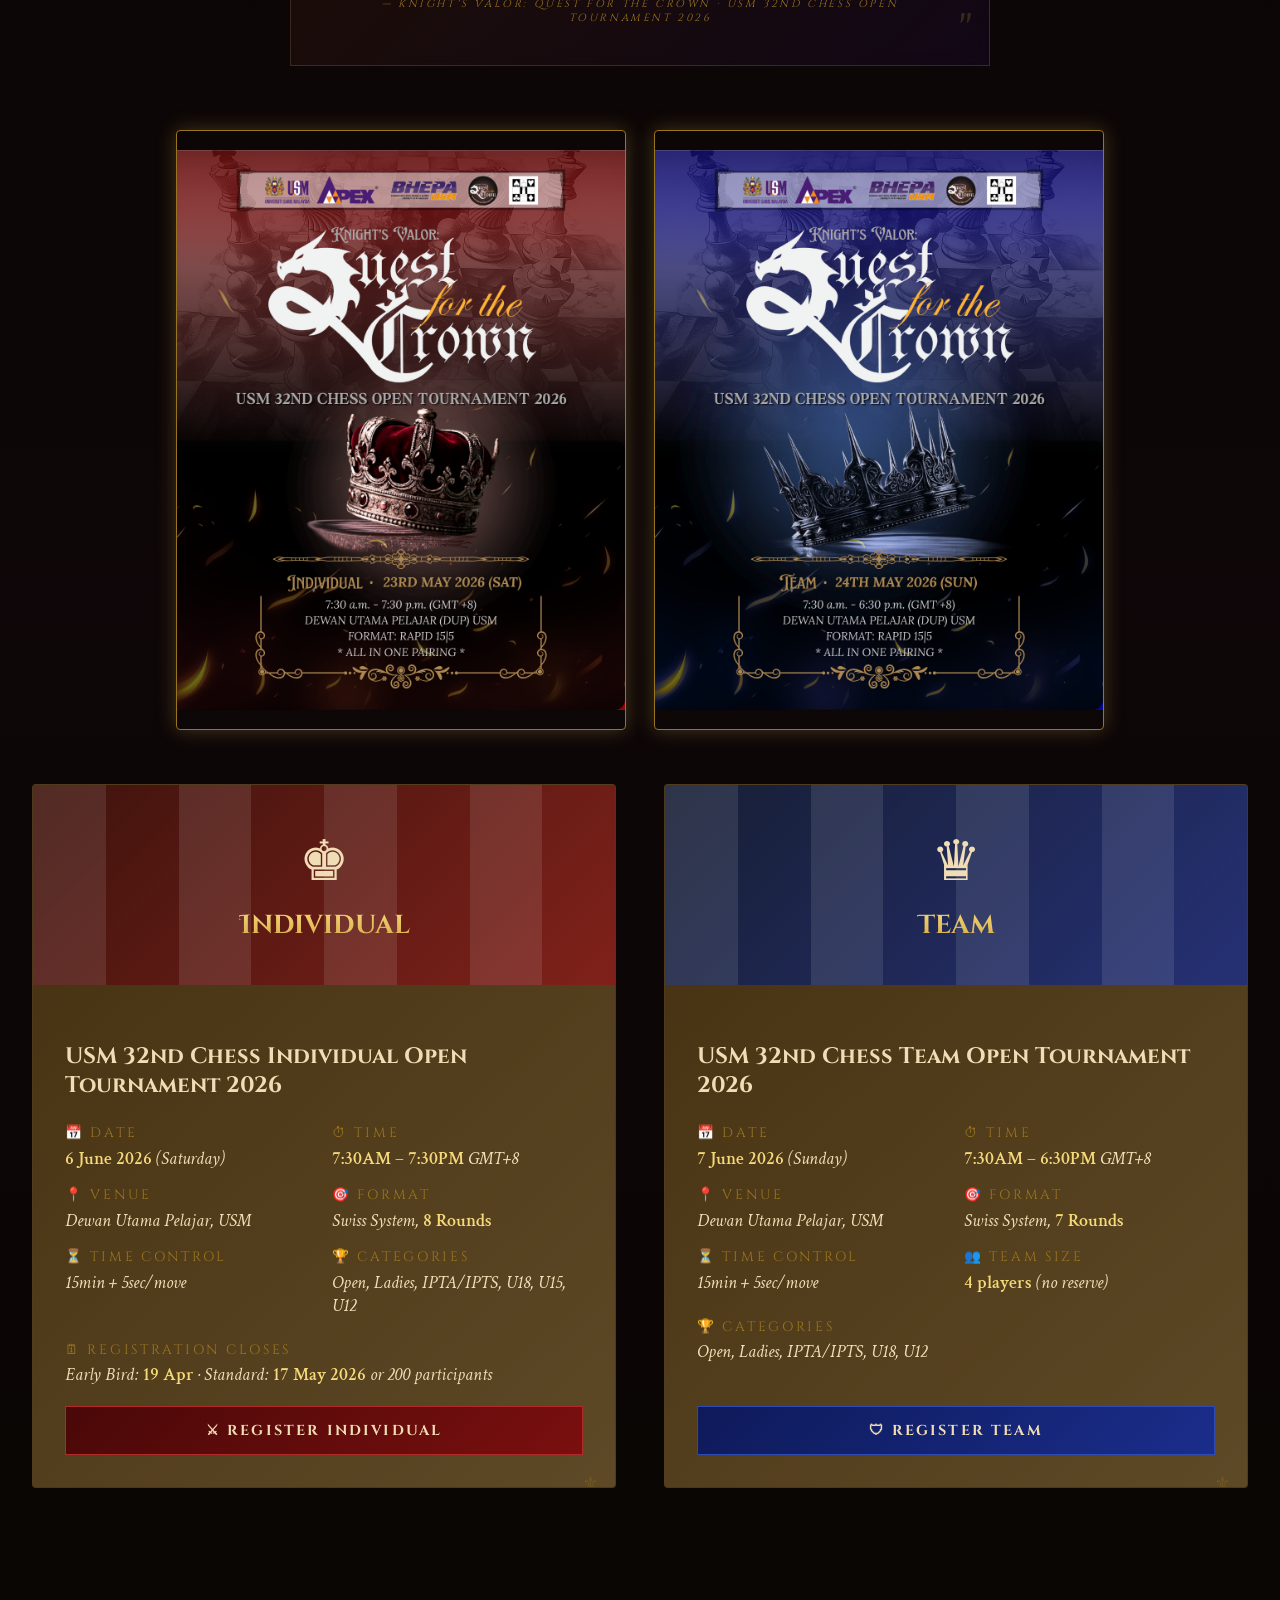
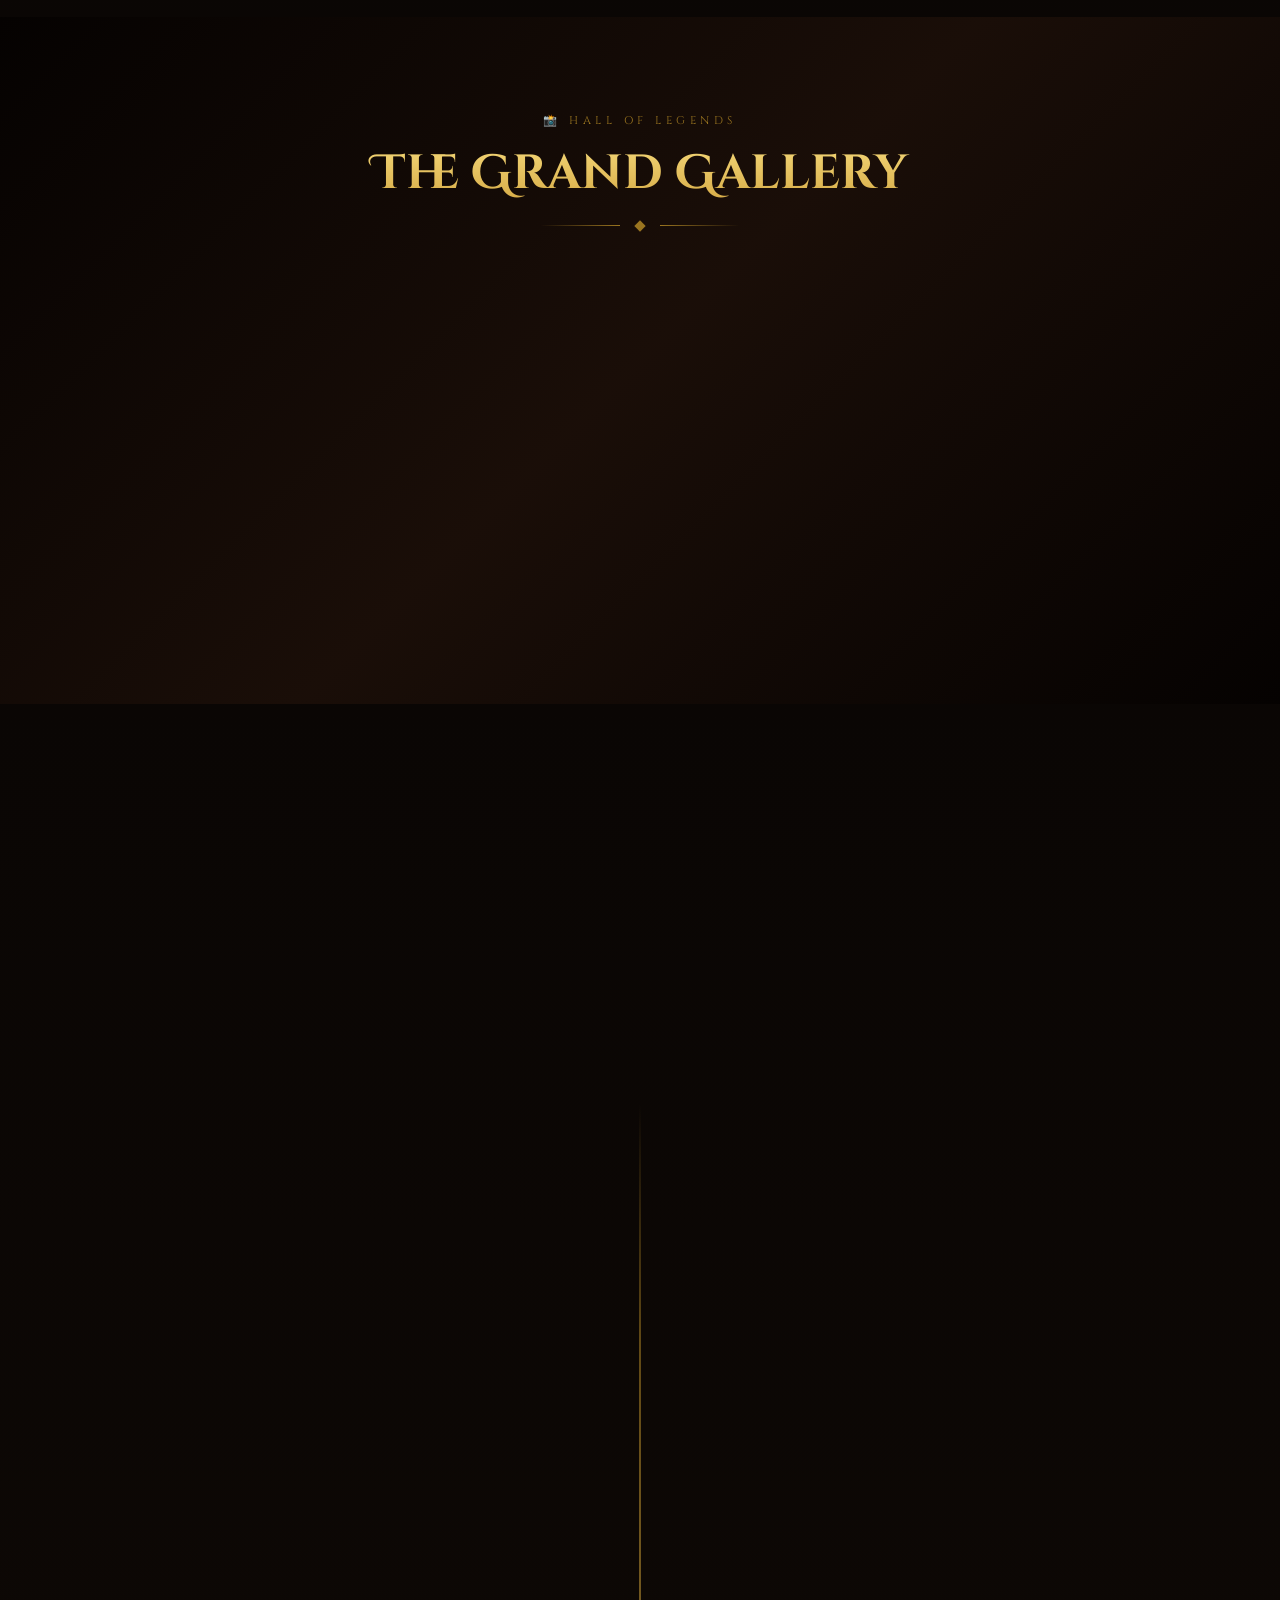
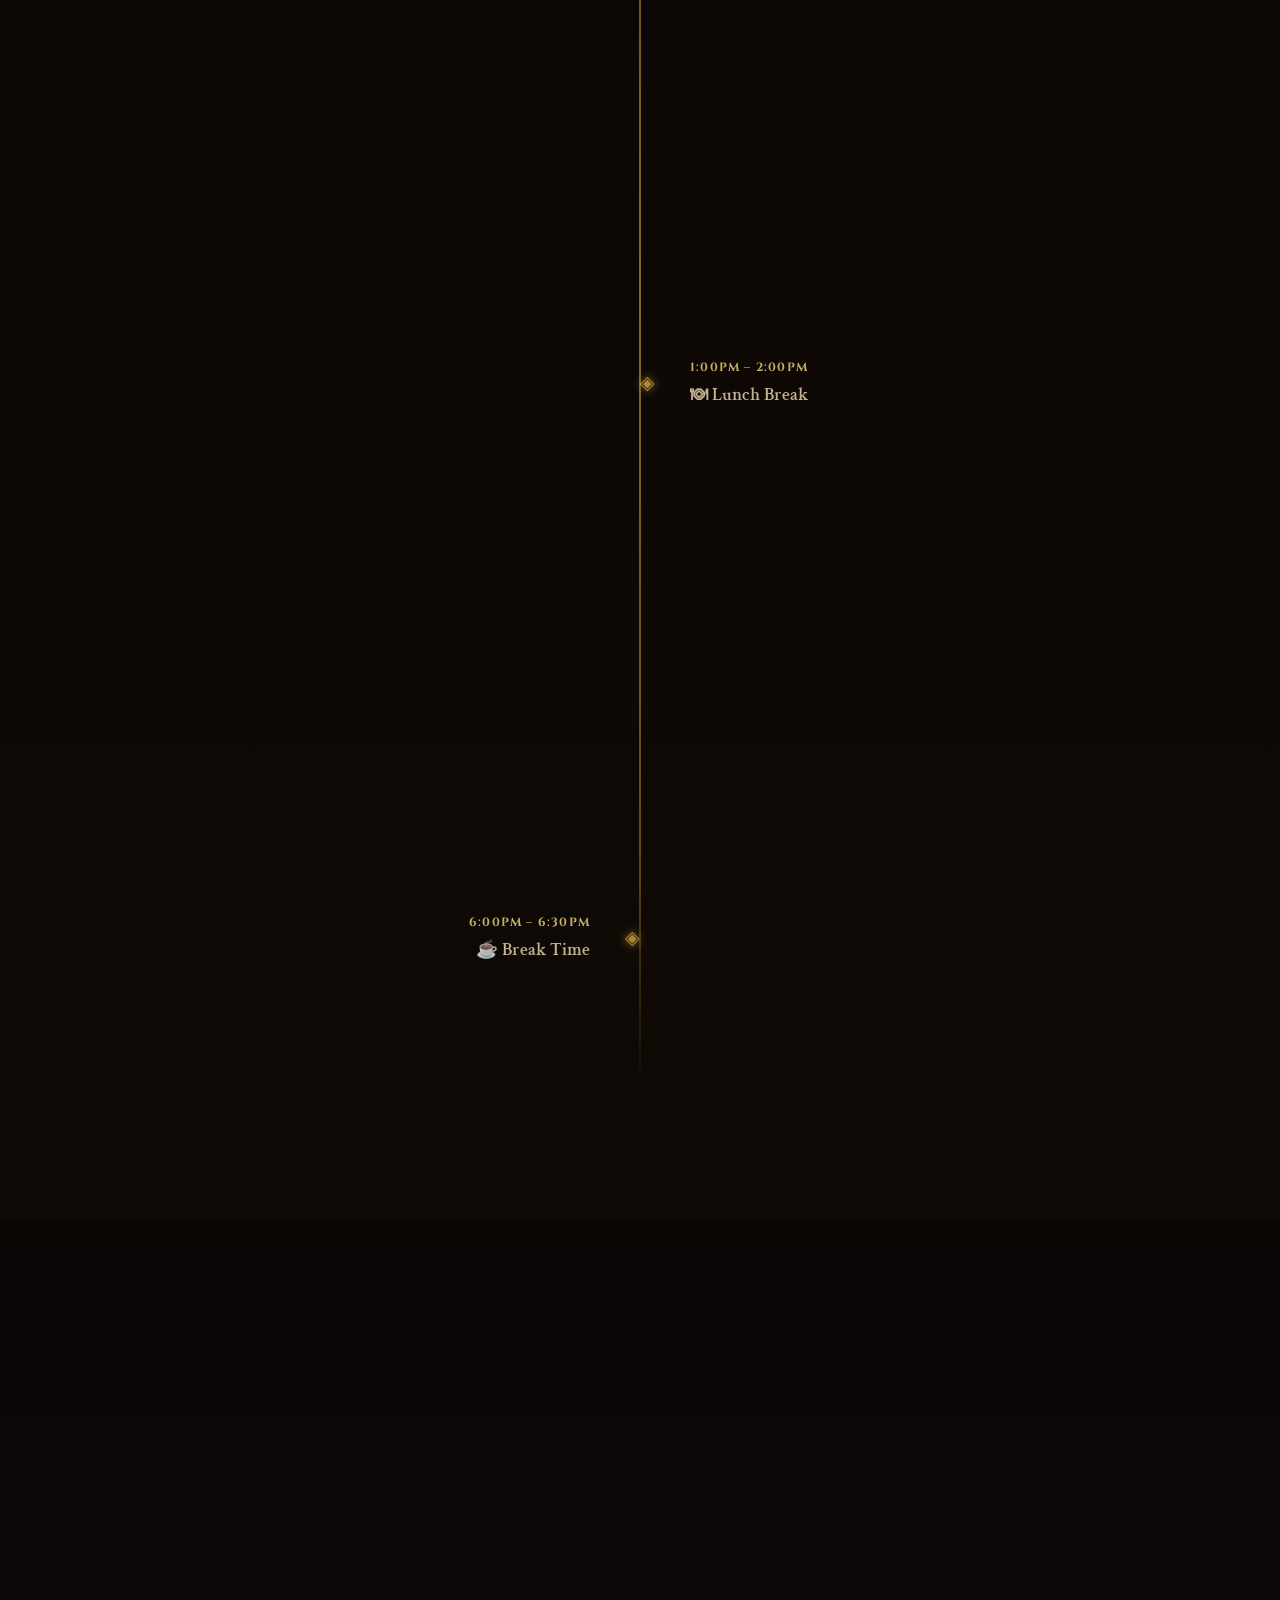
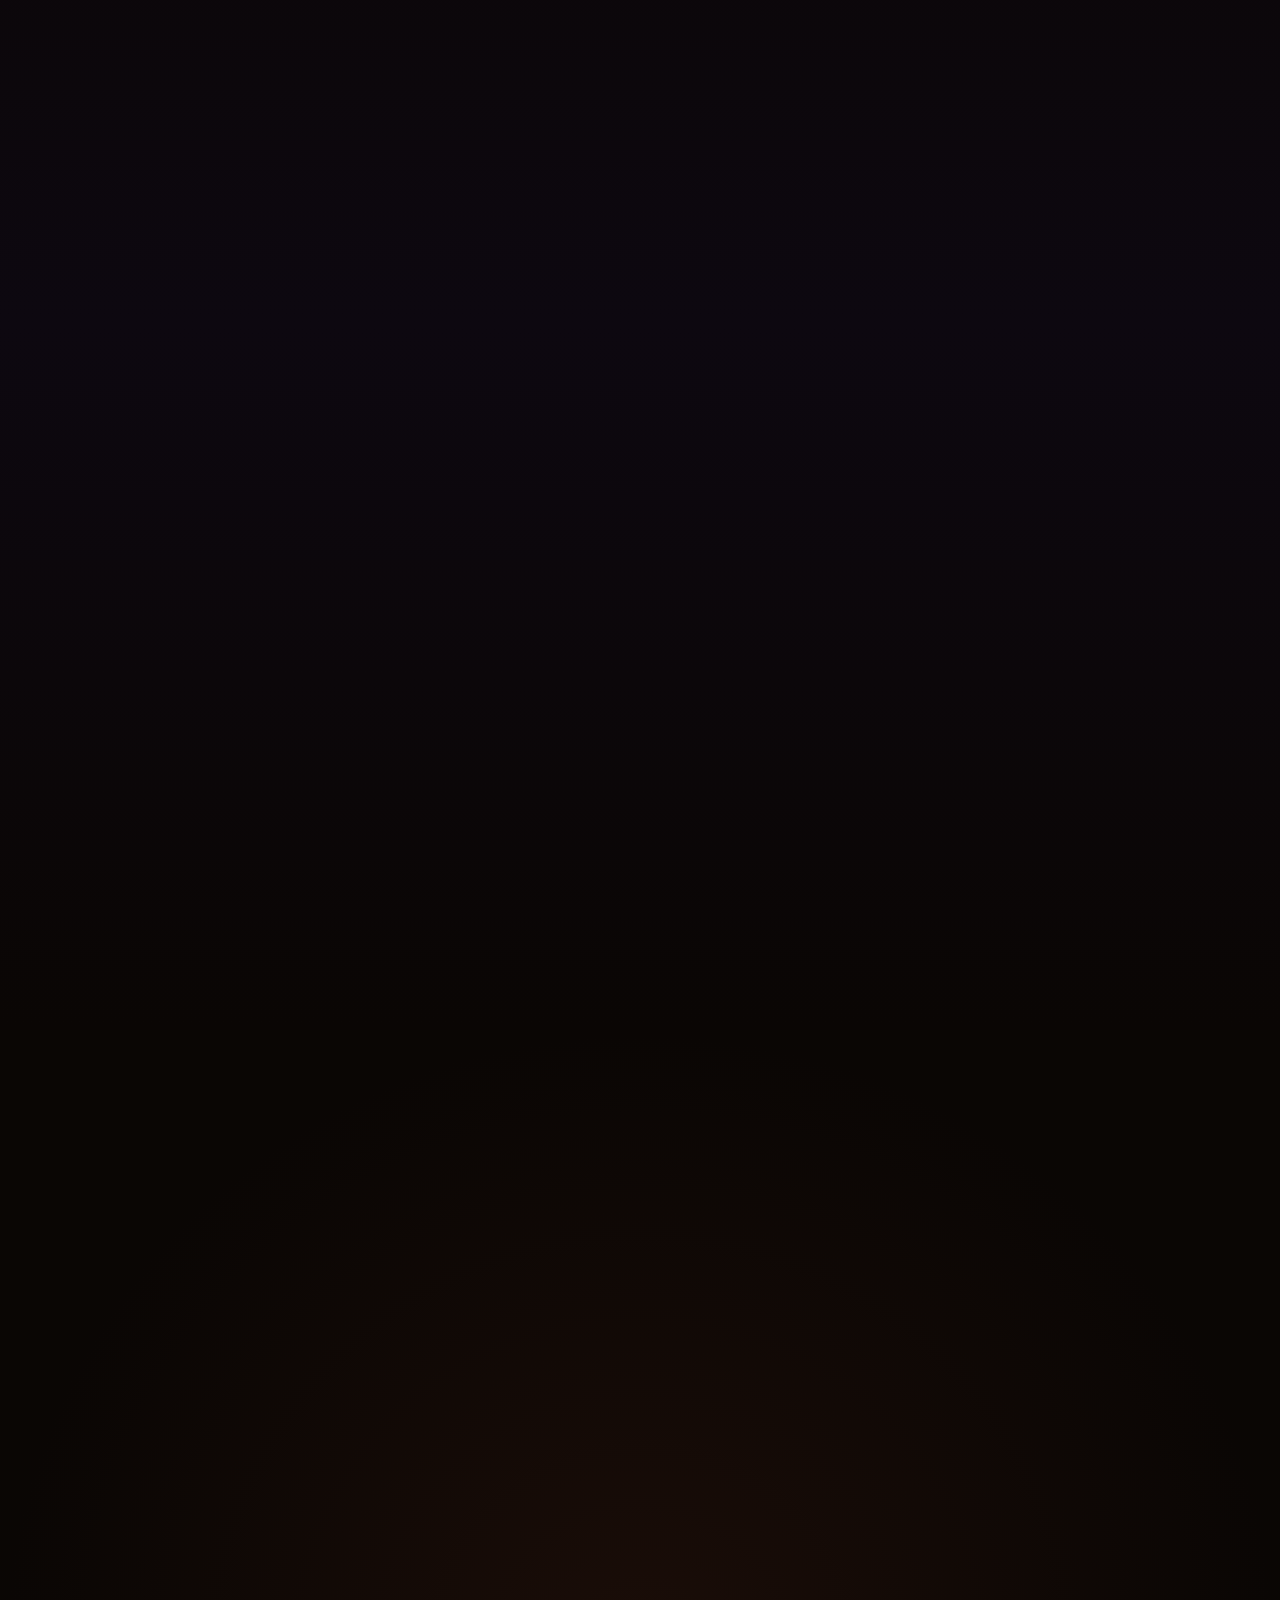
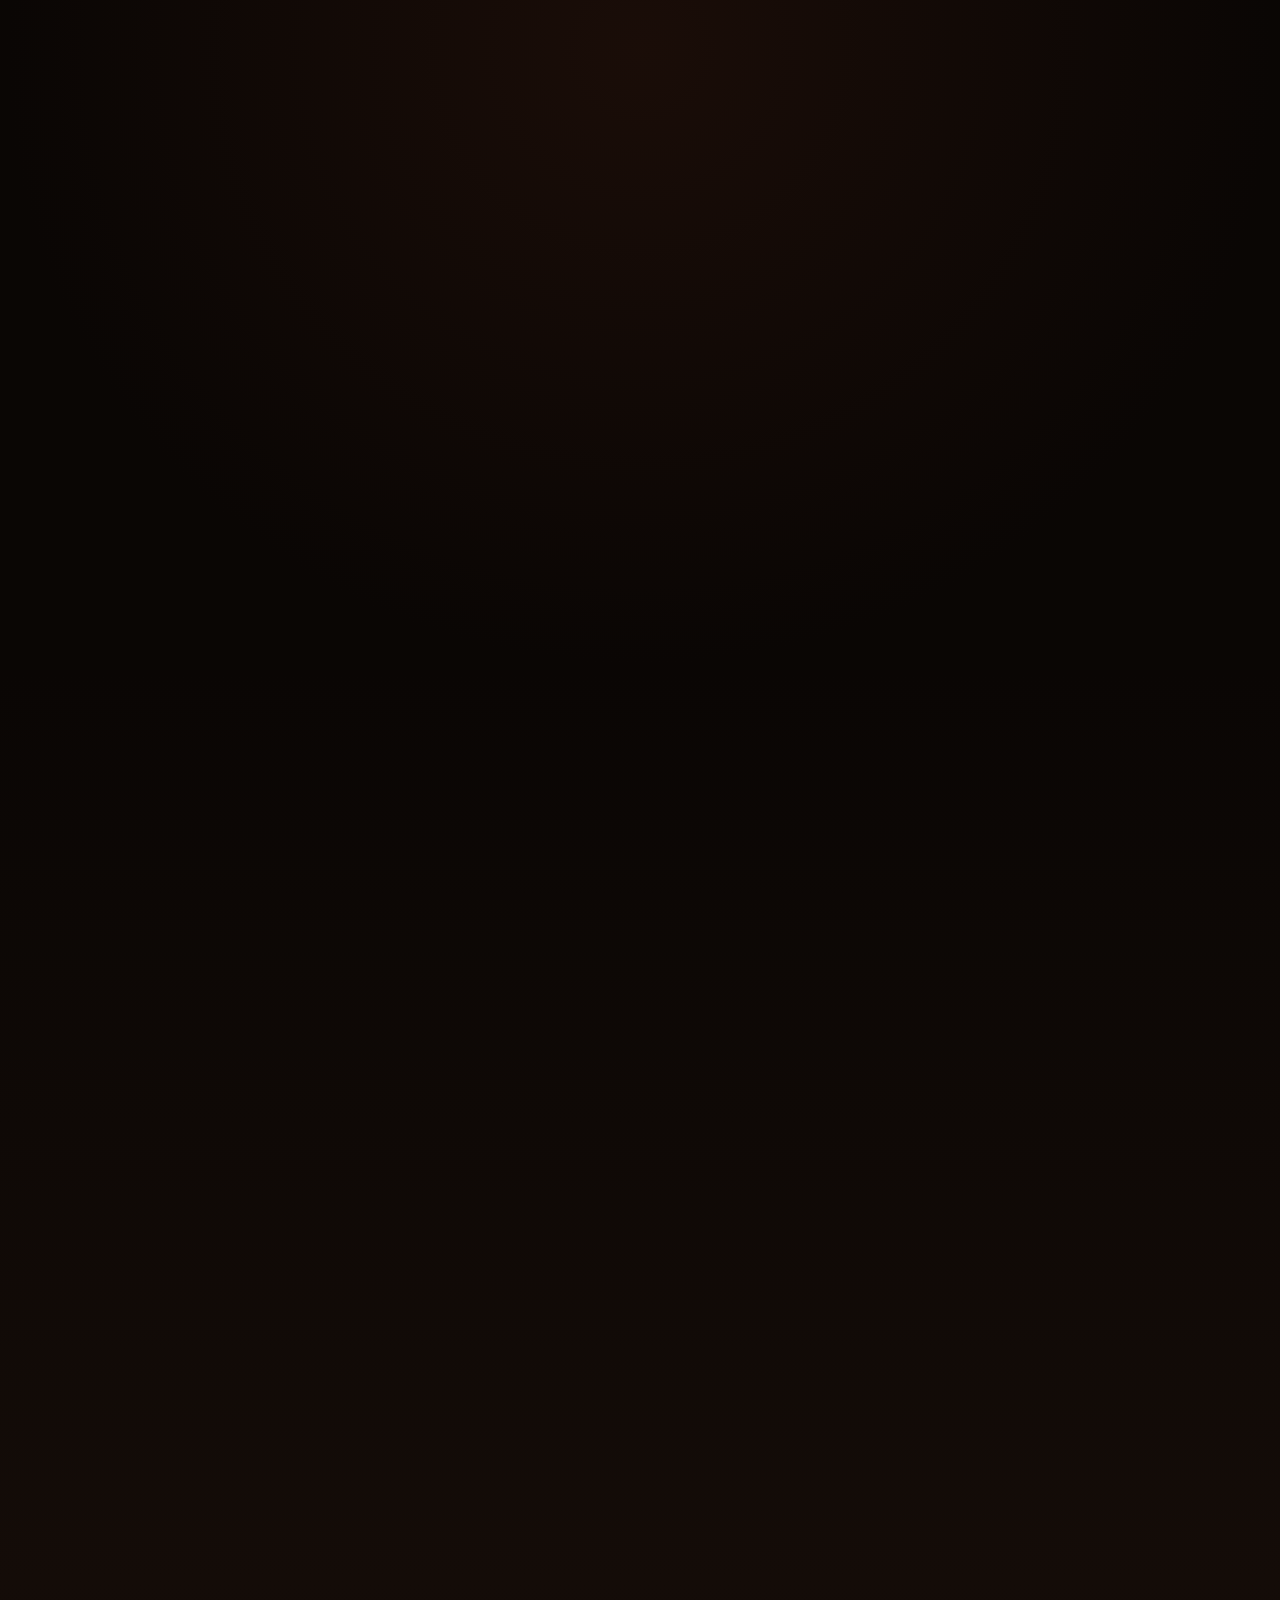
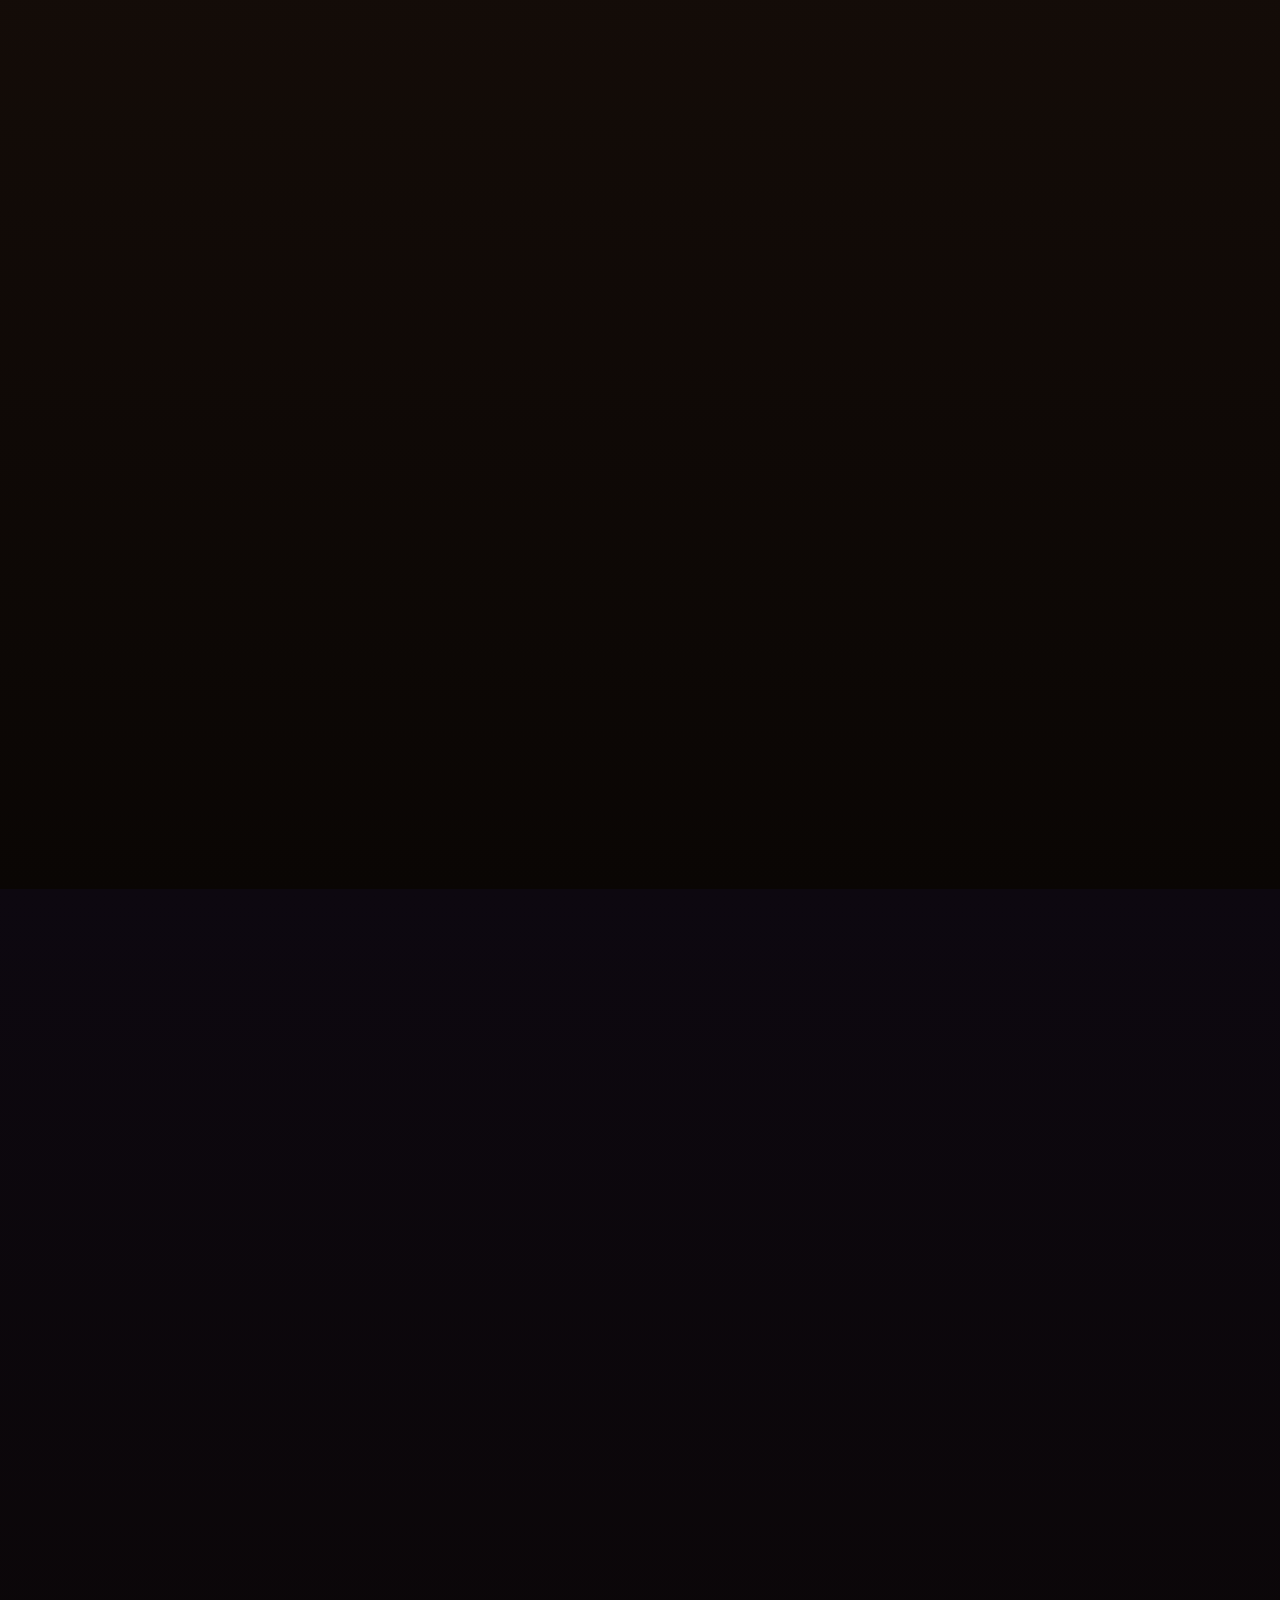
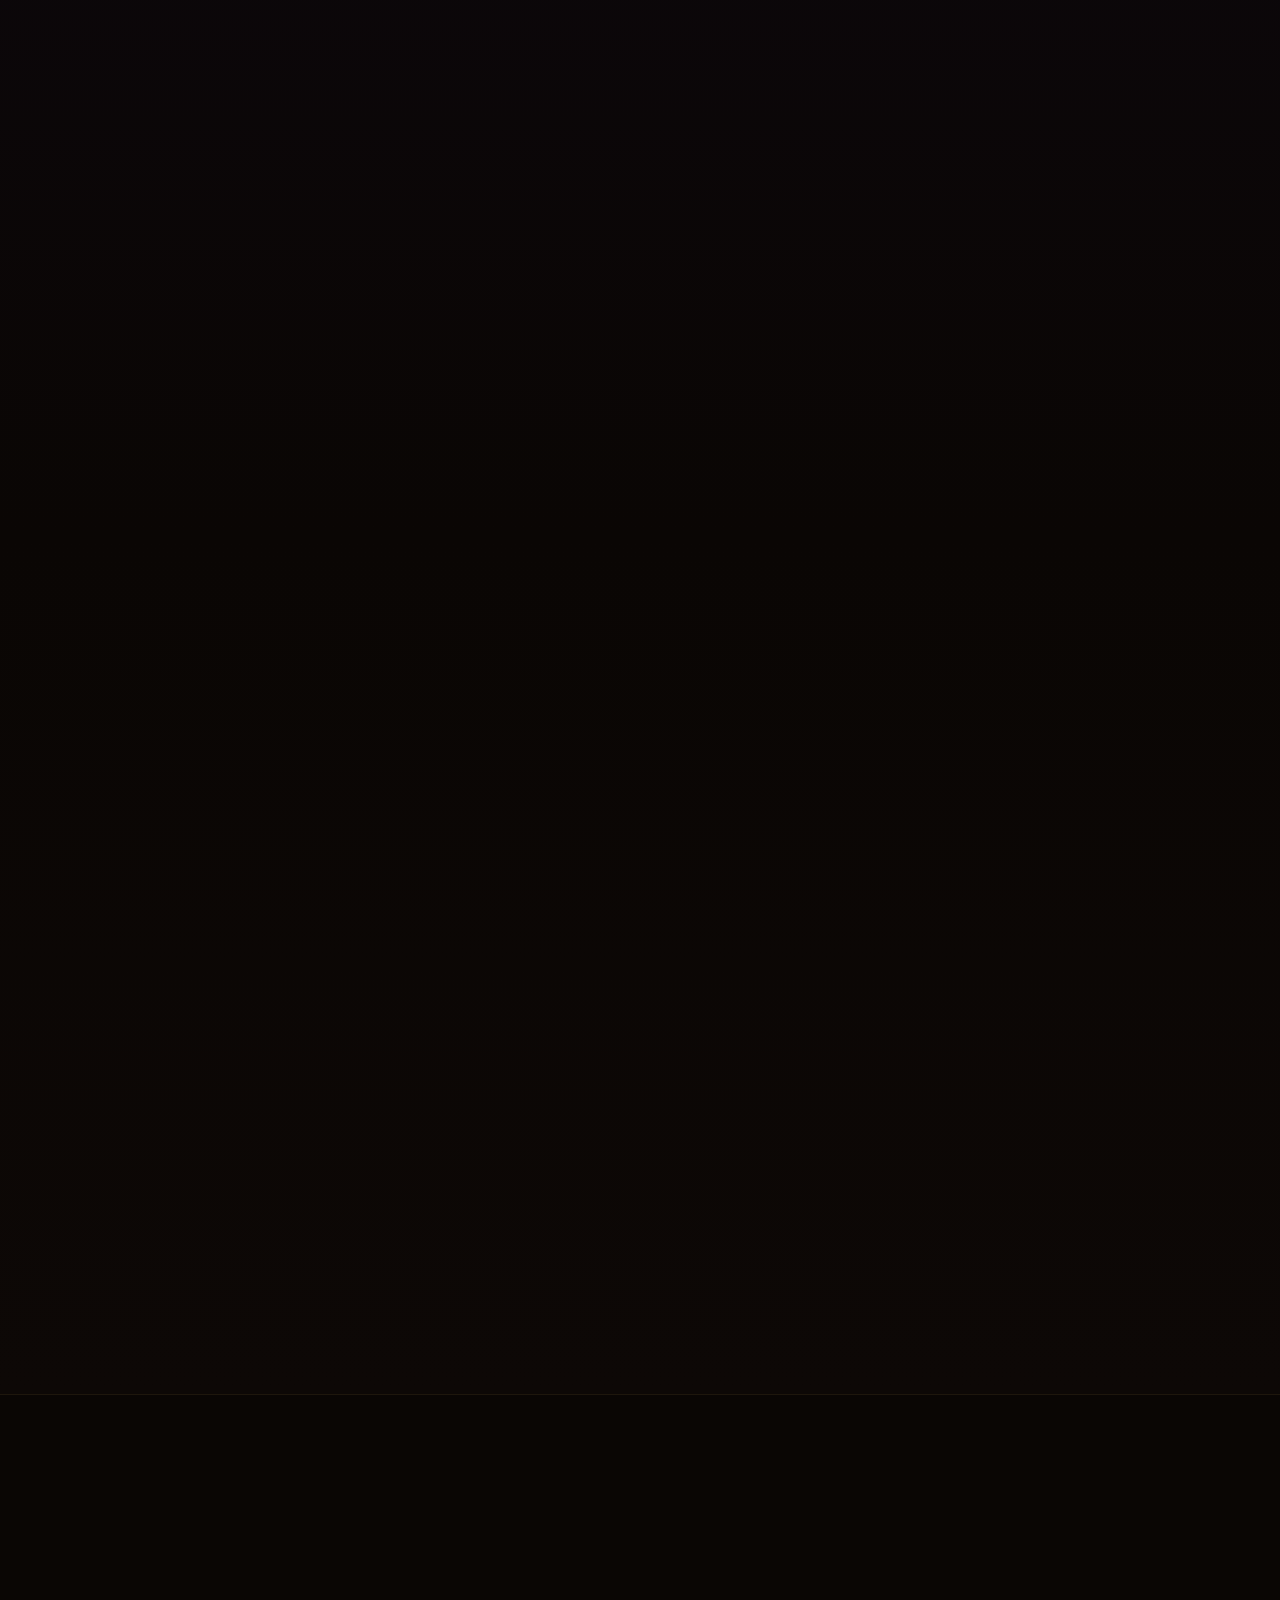
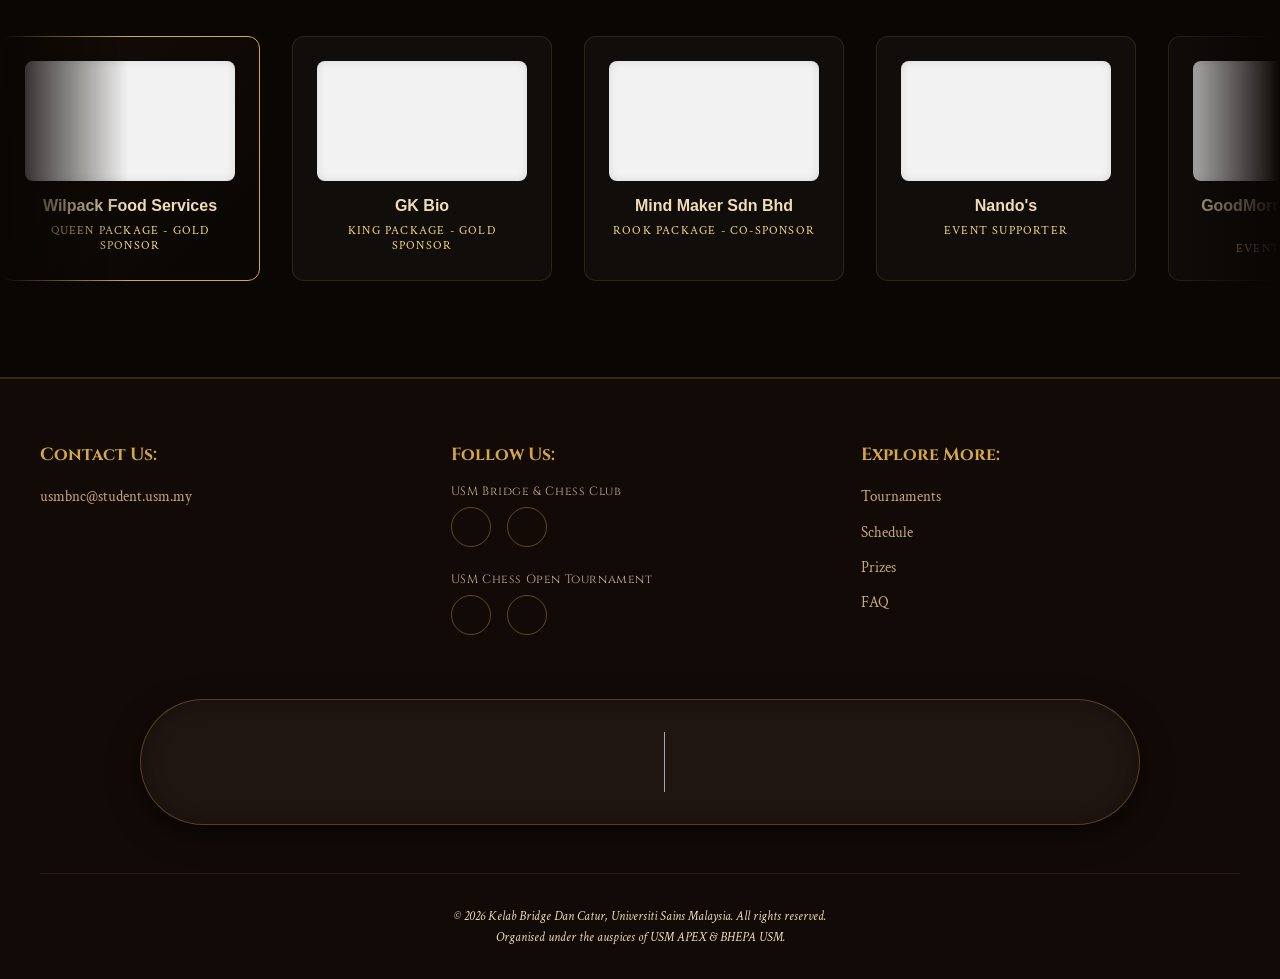
==== commit 46c7e0ad: "Update: Added new logos and restored scrolling marquee animation" ====
--- a/index.html
+++ b/index.html
@@ -1110,36 +1110,114 @@
       <div class="sponsor-marquee-wrapper">
         <div class="sponsor-track">
           <!-- SET 1 -->
-          <img src="images/Sponsor%20logo/GKB%20(MAIN)%20GOfoozi%20Logo%20with%20Tagline(Green).png" alt="GKB Main Sponsor" width="180" height="100" loading="lazy" class="sponsor-logo">
-          <img src="images/Sponsor%20logo/GKB%20Logo.png" alt="GKB Sponsor" width="180" height="100" loading="lazy" class="sponsor-logo">
-          <img src="images/Sponsor%20logo/GMC%20Global%20Multi%20Circuit.png" alt="GMC Sponsor" width="180" height="100" loading="lazy" class="sponsor-logo">
-          <img src="images/Sponsor%20logo/RSR%20Logo_C.png" alt="RSR Sponsor" width="180" height="100" loading="lazy" class="sponsor-logo">
-          <img src="images/Sponsor%20logo/segi-university.webp" alt="SEGi University" width="180" height="100" loading="lazy" class="sponsor-logo">
-          <img src="images/Sponsor%20logo/wilpack%20logo.png" alt="Wilpack Sponsor" width="180" height="100" loading="lazy" class="sponsor-logo">
+          <div class="sponsor-card sponsor-card-cash">
+            <div class="sponsor-logo-container"><img src="images/Sponsor%20logo/wilpack%20logo.png" alt="Wilpack Food Services" loading="lazy"></div>
+            <div class="sponsor-name">Wilpack Food Services</div>
+            <div class="sponsor-tier">Queen Package - Gold Sponsor</div>
+          </div>
+          
+          <div class="sponsor-card">
+            <div class="sponsor-logo-container"><img src="images/Sponsor%20logo/GKB%20(MAIN)%20GOfoozi%20Logo%20with%20Tagline(Green).png" alt="GK Bio" loading="lazy"></div>
+            <div class="sponsor-name">GK Bio</div>
+            <div class="sponsor-tier">King Package - Gold Sponsor</div>
+          </div>
+
+          <div class="sponsor-card">
+            <div class="sponsor-logo-container"><img src="images/Sponsor%20logo/Product_Mind%20Maker_Logo.jpg" alt="Mind Maker Sdn Bhd" loading="lazy"></div>
+            <div class="sponsor-name">Mind Maker Sdn Bhd</div>
+            <div class="sponsor-tier">Rook Package - Co-Sponsor</div>
+          </div>
+
+          <div class="sponsor-card">
+            <div class="sponsor-logo-container"><img src="images/Sponsor%20logo/Event%20Supporter_Nando's_Logo.jpg" alt="Nando's" loading="lazy"></div>
+            <div class="sponsor-name">Nando's</div>
+            <div class="sponsor-tier">Event Supporter</div>
+          </div>
+
+          <div class="sponsor-card">
+            <div class="sponsor-logo-container"><img src="images/Sponsor%20logo/GMC%20Global%20Multi%20Circuit.png" alt="GoodMorning Global Sdn Bhd" loading="lazy"></div>
+            <div class="sponsor-name">GoodMorning Global Sdn Bhd</div>
+            <div class="sponsor-tier">Event Supporter</div>
+          </div>
+
+          <div class="sponsor-card">
+            <div class="sponsor-logo-container"><img src="images/Sponsor%20logo/TENTOTEN%20logo.png" alt="Tentoten Printworks Sdn Bhd" loading="lazy"></div>
+            <div class="sponsor-name">Tentoten Printworks Sdn Bhd</div>
+            <div class="sponsor-tier">Event Supporter</div>
+          </div>
+
+          <div class="sponsor-card">
+            <div class="sponsor-logo-container"><img src="images/Sponsor%20logo/RSR%20Logo_C.png" alt="Shangri-La's Rasa Sayang Penang" loading="lazy"></div>
+            <div class="sponsor-name">Shangri-La's Rasa Sayang Penang</div>
+            <div class="sponsor-tier">Event Supporter</div>
+          </div>
+
+          <div class="sponsor-card">
+            <div class="sponsor-logo-container"><img src="images/Sponsor%20logo/segi-university.webp" alt="Segi College (PG) Sdn Bhd" loading="lazy"></div>
+            <div class="sponsor-name">Segi College (PG) Sdn Bhd</div>
+            <div class="sponsor-tier">Booth Sponsor</div>
+          </div>
+
+          <div class="sponsor-card">
+            <div class="sponsor-logo-container"><img src="images/Sponsor%20logo/eastel%20logo.png" alt="Eastel" loading="lazy"></div>
+            <div class="sponsor-name">Eastel</div>
+            <div class="sponsor-tier">Booth Sponsor</div>
+          </div>
 
           <!-- SET 2 -->
-          <img src="images/Sponsor%20logo/GKB%20(MAIN)%20GOfoozi%20Logo%20with%20Tagline(Green).png" alt="GKB Main Sponsor" width="180" height="100" loading="lazy" class="sponsor-logo">
-          <img src="images/Sponsor%20logo/GKB%20Logo.png" alt="GKB Sponsor" width="180" height="100" loading="lazy" class="sponsor-logo">
-          <img src="images/Sponsor%20logo/GMC%20Global%20Multi%20Circuit.png" alt="GMC Sponsor" width="180" height="100" loading="lazy" class="sponsor-logo">
-          <img src="images/Sponsor%20logo/RSR%20Logo_C.png" alt="RSR Sponsor" width="180" height="100" loading="lazy" class="sponsor-logo">
-          <img src="images/Sponsor%20logo/segi-university.webp" alt="SEGi University" width="180" height="100" loading="lazy" class="sponsor-logo">
-          <img src="images/Sponsor%20logo/wilpack%20logo.png" alt="Wilpack Sponsor" width="180" height="100" loading="lazy" class="sponsor-logo">
-
-          <!-- SET 3 -->
-          <img src="images/Sponsor%20logo/GKB%20(MAIN)%20GOfoozi%20Logo%20with%20Tagline(Green).png" alt="GKB Main Sponsor" width="180" height="100" loading="lazy" class="sponsor-logo">
-          <img src="images/Sponsor%20logo/GKB%20Logo.png" alt="GKB Sponsor" width="180" height="100" loading="lazy" class="sponsor-logo">
-          <img src="images/Sponsor%20logo/GMC%20Global%20Multi%20Circuit.png" alt="GMC Sponsor" width="180" height="100" loading="lazy" class="sponsor-logo">
-          <img src="images/Sponsor%20logo/RSR%20Logo_C.png" alt="RSR Sponsor" width="180" height="100" loading="lazy" class="sponsor-logo">
-          <img src="images/Sponsor%20logo/segi-university.webp" alt="SEGi University" width="180" height="100" loading="lazy" class="sponsor-logo">
-          <img src="images/Sponsor%20logo/wilpack%20logo.png" alt="Wilpack Sponsor" width="180" height="100" loading="lazy" class="sponsor-logo">
-
-          <!-- SET 4 -->
-          <img src="images/Sponsor%20logo/GKB%20(MAIN)%20GOfoozi%20Logo%20with%20Tagline(Green).png" alt="GKB Main Sponsor" width="180" height="100" loading="lazy" class="sponsor-logo">
-          <img src="images/Sponsor%20logo/GKB%20Logo.png" alt="GKB Sponsor" width="180" height="100" loading="lazy" class="sponsor-logo">
-          <img src="images/Sponsor%20logo/GMC%20Global%20Multi%20Circuit.png" alt="GMC Sponsor" width="180" height="100" loading="lazy" class="sponsor-logo">
-          <img src="images/Sponsor%20logo/RSR%20Logo_C.png" alt="RSR Sponsor" width="180" height="100" loading="lazy" class="sponsor-logo">
-          <img src="images/Sponsor%20logo/segi-university.webp" alt="SEGi University" width="180" height="100" loading="lazy" class="sponsor-logo">
-          <img src="images/Sponsor%20logo/wilpack%20logo.png" alt="Wilpack Sponsor" width="180" height="100" loading="lazy" class="sponsor-logo">
+          <div class="sponsor-card sponsor-card-cash">
+            <div class="sponsor-logo-container"><img src="images/Sponsor%20logo/wilpack%20logo.png" alt="Wilpack Food Services" loading="lazy"></div>
+            <div class="sponsor-name">Wilpack Food Services</div>
+            <div class="sponsor-tier">Queen Package - Gold Sponsor</div>
+          </div>
+          
+          <div class="sponsor-card">
+            <div class="sponsor-logo-container"><img src="images/Sponsor%20logo/GKB%20(MAIN)%20GOfoozi%20Logo%20with%20Tagline(Green).png" alt="GK Bio" loading="lazy"></div>
+            <div class="sponsor-name">GK Bio</div>
+            <div class="sponsor-tier">King Package - Gold Sponsor</div>
+          </div>
+
+          <div class="sponsor-card">
+            <div class="sponsor-logo-container"><img src="images/Sponsor%20logo/Product_Mind%20Maker_Logo.jpg" alt="Mind Maker Sdn Bhd" loading="lazy"></div>
+            <div class="sponsor-name">Mind Maker Sdn Bhd</div>
+            <div class="sponsor-tier">Rook Package - Co-Sponsor</div>
+          </div>
+
+          <div class="sponsor-card">
+            <div class="sponsor-logo-container"><img src="images/Sponsor%20logo/Event%20Supporter_Nando's_Logo.jpg" alt="Nando's" loading="lazy"></div>
+            <div class="sponsor-name">Nando's</div>
+            <div class="sponsor-tier">Event Supporter</div>
+          </div>
+
+          <div class="sponsor-card">
+            <div class="sponsor-logo-container"><img src="images/Sponsor%20logo/GMC%20Global%20Multi%20Circuit.png" alt="GoodMorning Global Sdn Bhd" loading="lazy"></div>
+            <div class="sponsor-name">GoodMorning Global Sdn Bhd</div>
+            <div class="sponsor-tier">Event Supporter</div>
+          </div>
+
+          <div class="sponsor-card">
+            <div class="sponsor-logo-container"><img src="images/Sponsor%20logo/TENTOTEN%20logo.png" alt="Tentoten Printworks Sdn Bhd" loading="lazy"></div>
+            <div class="sponsor-name">Tentoten Printworks Sdn Bhd</div>
+            <div class="sponsor-tier">Event Supporter</div>
+          </div>
+
+          <div class="sponsor-card">
+            <div class="sponsor-logo-container"><img src="images/Sponsor%20logo/RSR%20Logo_C.png" alt="Shangri-La's Rasa Sayang Penang" loading="lazy"></div>
+            <div class="sponsor-name">Shangri-La's Rasa Sayang Penang</div>
+            <div class="sponsor-tier">Event Supporter</div>
+          </div>
+
+          <div class="sponsor-card">
+            <div class="sponsor-logo-container"><img src="images/Sponsor%20logo/segi-university.webp" alt="Segi College (PG) Sdn Bhd" loading="lazy"></div>
+            <div class="sponsor-name">Segi College (PG) Sdn Bhd</div>
+            <div class="sponsor-tier">Booth Sponsor</div>
+          </div>
+
+          <div class="sponsor-card">
+            <div class="sponsor-logo-container"><img src="images/Sponsor%20logo/eastel%20logo.png" alt="Eastel" loading="lazy"></div>
+            <div class="sponsor-name">Eastel</div>
+            <div class="sponsor-tier">Booth Sponsor</div>
+          </div>
         </div>
       </div>
     </div>
--- a/css/main.css
+++ b/css/main.css
@@ -950,7 +950,7 @@
 }
 
 .schedule-item:hover {
-  transform: translateY(-2px) scale(1.05);
+  transform: scale(1.05);
 }
 
 .schedule-item.highlight {
@@ -2389,56 +2389,99 @@
   position: relative;
 }
 
+/* ===== CATEGORIZED SPONSORS ===== */
 .sponsor-marquee-wrapper {
   width: 100%;
   overflow: hidden;
   position: relative;
-  /* Masks the edges with a subtle fade so logos don't just abruptly vanish */
   mask-image: linear-gradient(to right, transparent, black 10%, black 90%, transparent);
   -webkit-mask-image: linear-gradient(to right, transparent, black 10%, black 90%, transparent);
 }
 
 .sponsor-track {
   display: flex;
-  gap: 4rem;
-  align-items: center;
+  gap: 2rem;
+  align-items: stretch;
   width: max-content;
-  animation: marqueeScroll 30s linear infinite;
+  animation: marqueeScroll 40s linear infinite;
   will-change: transform;
   transform: translateZ(0);
-}
-
-/* Hover pause removed per user request */
-
-.sponsor-logo {
-  width: 180px;
-  height: 100px;
-  object-fit: contain;
-  filter: brightness(0.95) opacity(0.95);
-  transition: all 0.4s ease;
-  cursor: pointer;
-  background: rgba(255, 255, 255, 0.85); /* Ensures dark text is legible */
-  padding: 15px;
-  border-radius: 12px;
-  box-shadow: 0 4px 15px rgba(0,0,0,0.5);
-}
-
-.sponsor-logo:hover {
-  background: rgba(255, 255, 255, 1);
-  filter: brightness(1) opacity(1);
-  transform: scale(1.1);
-  box-shadow: 0 8px 25px rgba(201, 168, 76, 0.6);
 }
 
 @keyframes marqueeScroll {
   0% {
     transform: translateX(0);
   }
-
   100% {
-    /* scroll exactly half the original width to loop seamlessly */
-    transform: translateX(calc(-50% - 2rem));
-  }
+    transform: translateX(calc(-50% - 1rem));
+  }
+}
+
+.sponsor-card {
+  background: rgba(255, 255, 255, 0.03);
+  border: 1px solid rgba(201, 168, 76, 0.15);
+  border-radius: 12px;
+  padding: 1.5rem;
+  display: flex;
+  flex-direction: column;
+  align-items: center;
+  width: 260px;
+  transition: transform 0.4s ease, box-shadow 0.4s ease, border-color 0.4s ease;
+  will-change: transform, box-shadow;
+}
+
+.sponsor-card:hover {
+  transform: translateY(-8px);
+  box-shadow: 0 12px 30px rgba(0, 0, 0, 0.6), 0 0 30px rgba(201, 168, 76, 0.15);
+  border-color: var(--gold);
+}
+
+.sponsor-logo-container {
+  width: 100%;
+  height: 120px;
+  background: rgba(255, 255, 255, 0.95);
+  border-radius: 8px;
+  display: flex;
+  align-items: center;
+  justify-content: center;
+  padding: 1.2rem;
+  margin-bottom: 1rem;
+  box-shadow: inset 0 0 10px rgba(0,0,0,0.1);
+}
+
+.sponsor-logo-container img {
+  max-width: 100%;
+  max-height: 100%;
+  object-fit: contain;
+}
+
+.sponsor-placeholder {
+  font-family: 'Cinzel Decorative', serif;
+  font-size: 3rem;
+  color: #333;
+  opacity: 0.5;
+}
+
+.sponsor-name {
+  font-family: 'Inter', sans-serif;
+  font-size: 1rem;
+  color: var(--parchment);
+  text-align: center;
+  font-weight: 600;
+  margin-bottom: 0.5rem;
+}
+
+.sponsor-tier {
+  font-size: 0.75rem;
+  color: var(--gold-light);
+  text-transform: uppercase;
+  letter-spacing: 0.1em;
+  text-align: center;
+}
+
+.sponsor-card-cash {
+  border-color: var(--gold);
+  background: linear-gradient(135deg, rgba(201, 168, 76, 0.05), transparent);
 }
 
 /* ===== RICHER PODIUM ===== */
@@ -3948,15 +3991,10 @@
   filter: drop-shadow(0 0 16px rgba(201,168,76,0.4));
 }
 
-/* ----- SCHEDULE: hover left-border pulse ----- */
-.schedule-item {
-  transition: all 0.3s ease, border-left-color 0.3s ease;
-}
-
+/* ----- SCHEDULE: hover lift ----- */
 .schedule-item:hover {
-  border-left-color: var(--gold) !important;
-  transform: translateX(5px);
-  background: rgba(42, 31, 26, 0.95) !important;
+  transform: scale(1.05);
+  color: var(--gold-light);
 }
 
 /* ----- PRIZE PODIUM: champion glow upgrade ----- */
@@ -4706,8 +4744,18 @@
     font-size: 0.85rem;
   }
 
-  .prizes-tabs {
+  .prizes-tabs, .schedule-tabs, .faq-tabs {
     width: 100%;
+    display: flex;
+    max-width: 100%;
+    margin-bottom: 2rem;
+  }
+
+  .prizes-tabs .tab-btn, .schedule-tabs .tab-btn, .faq-tabs .tab-btn {
+    flex: 1;
+    padding: 0.7rem 0.4rem;
+    font-size: 0.62rem;
+    white-space: nowrap;
   }
 }
 
@@ -4955,8 +5003,7 @@
   }
 
   .schedule-item:active {
-    background: rgba(42, 31, 26, 0.95) !important;
-    border-left-color: var(--gold) !important;
+    transform: scale(0.98);
   }
 
   /* Disable shimmer animations that rely on hover */
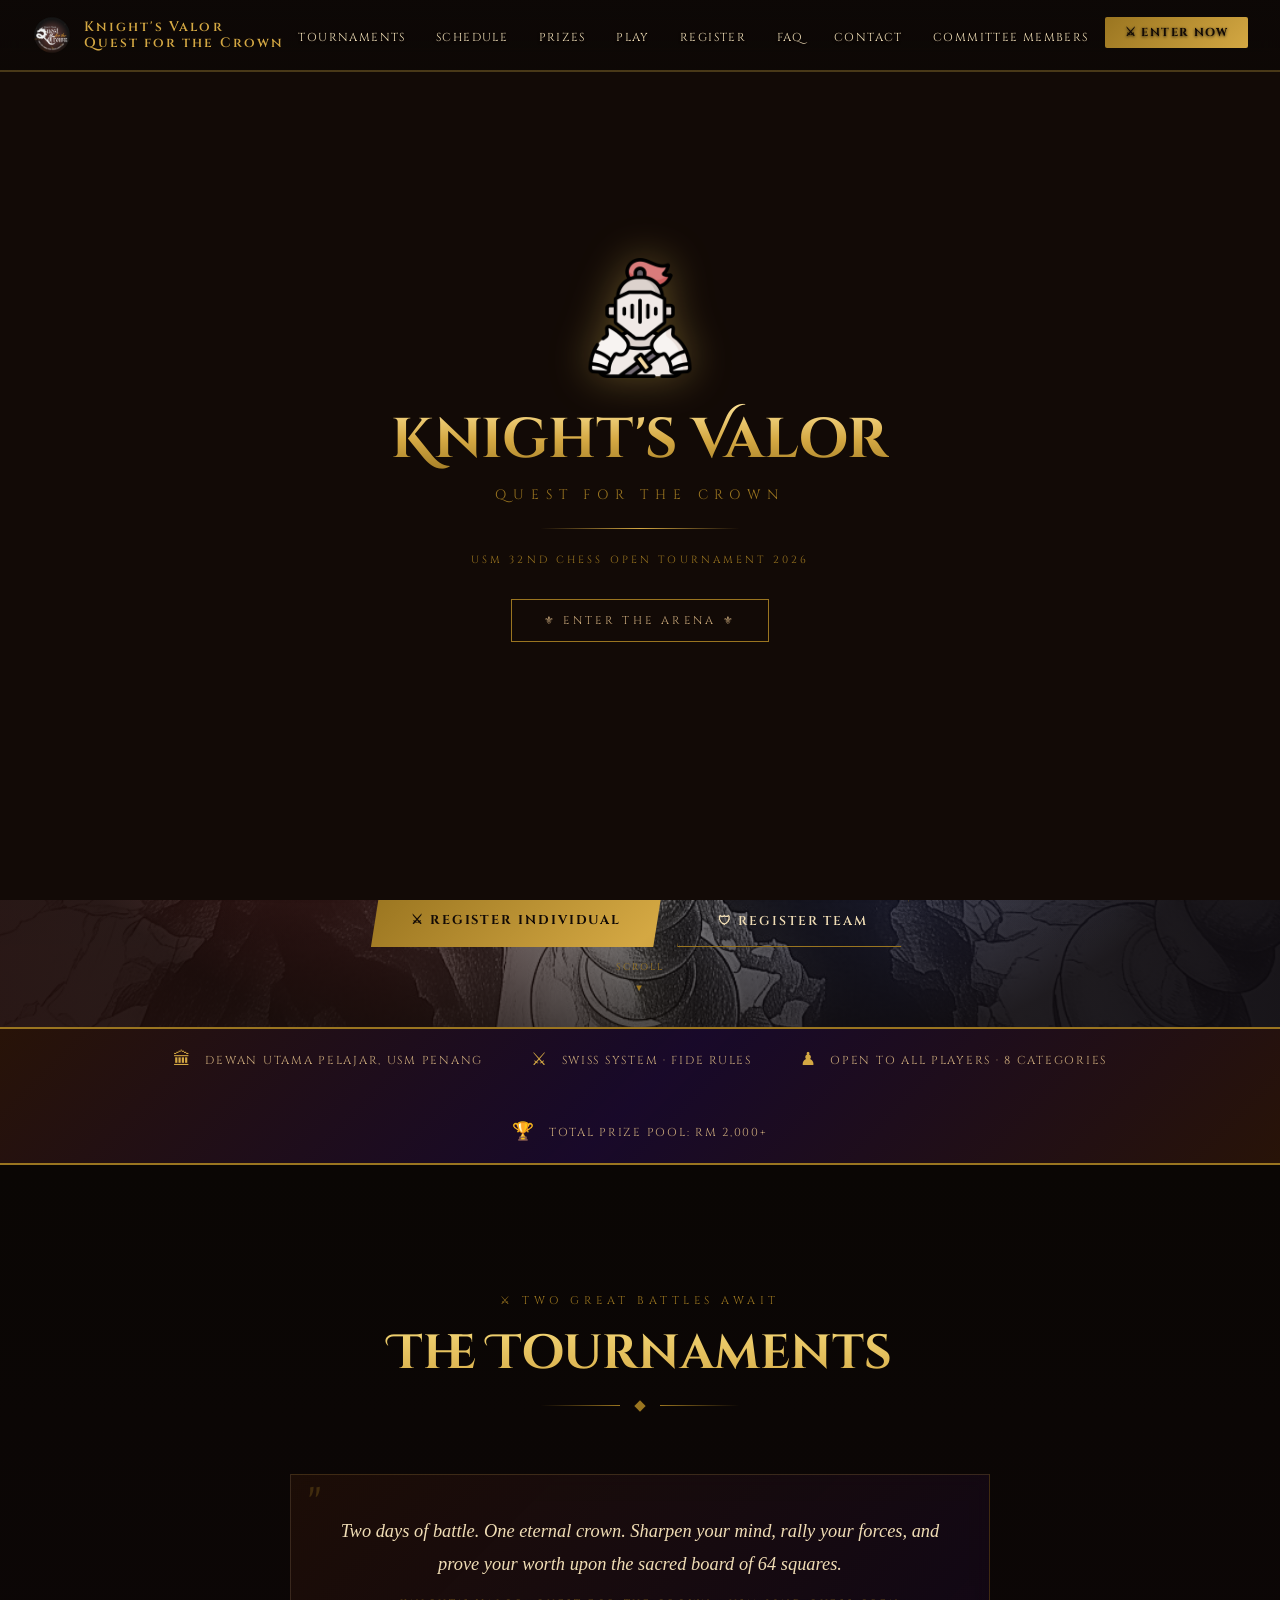
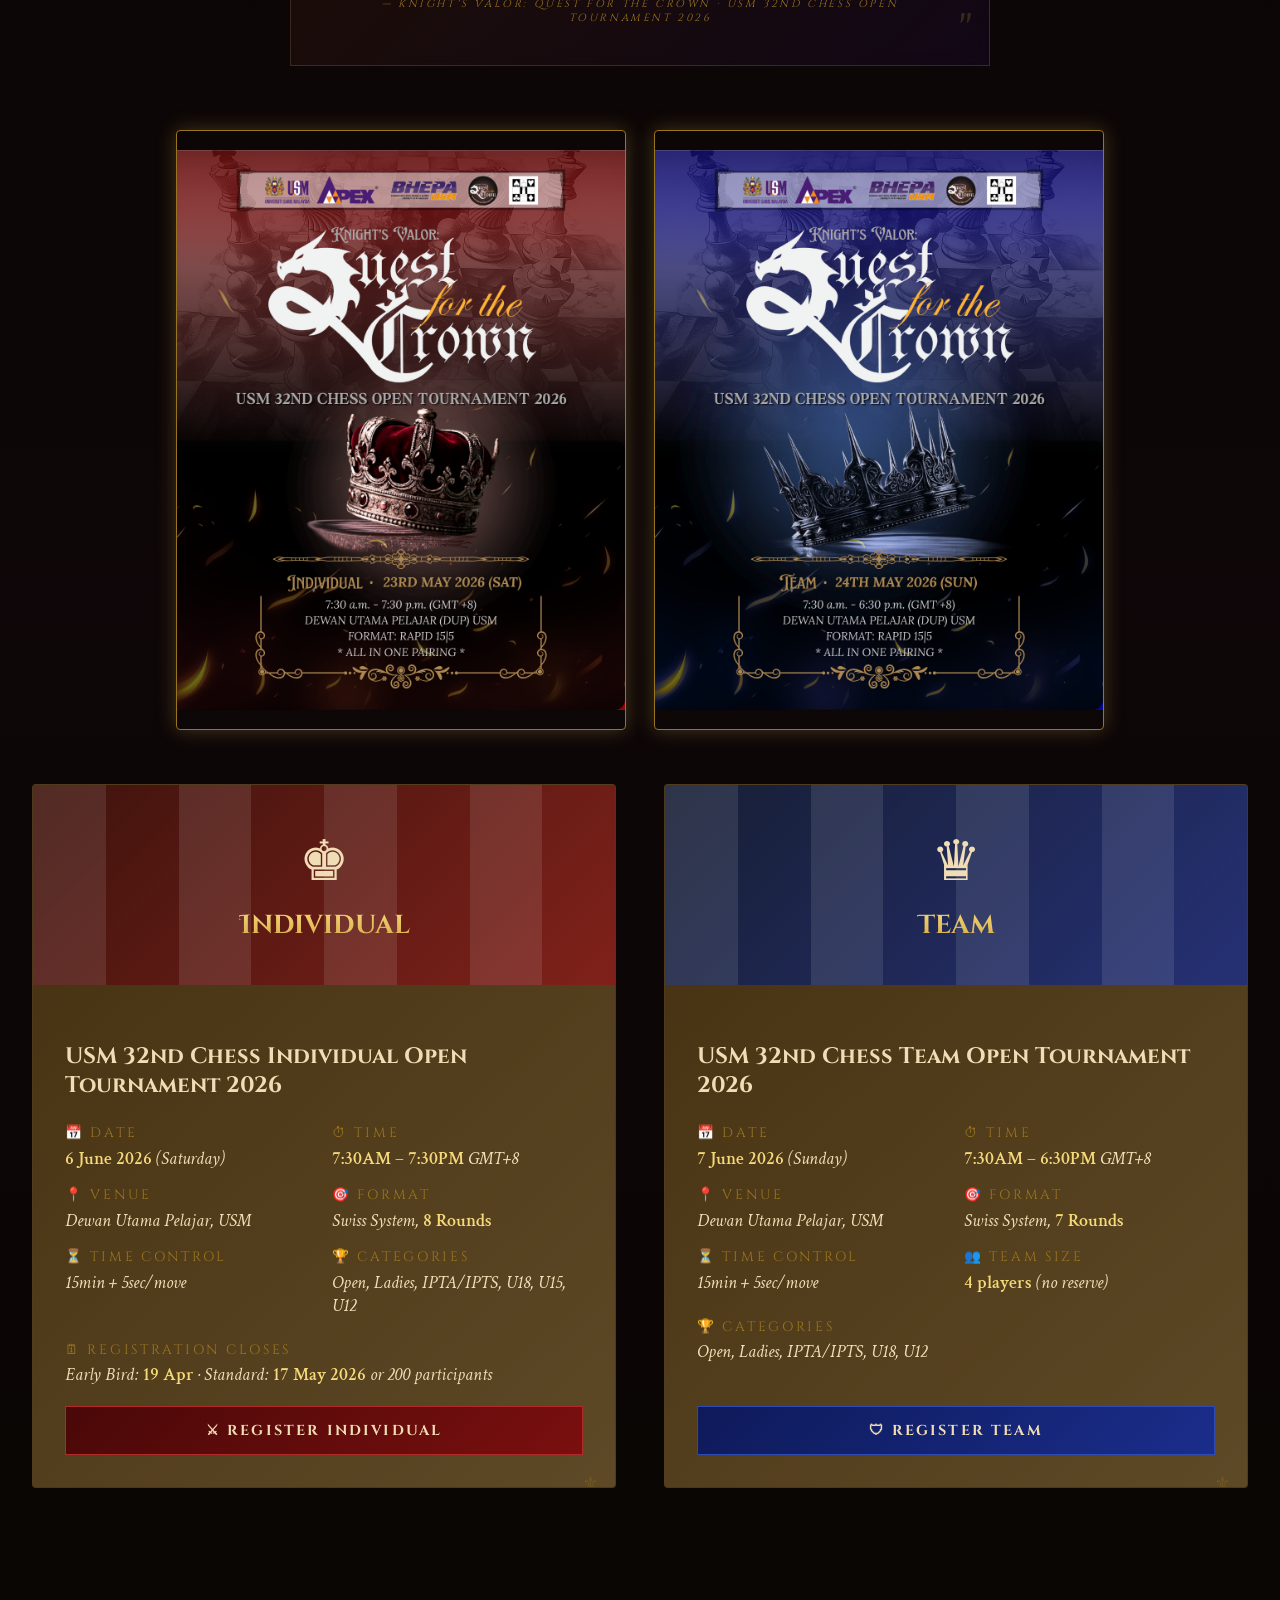
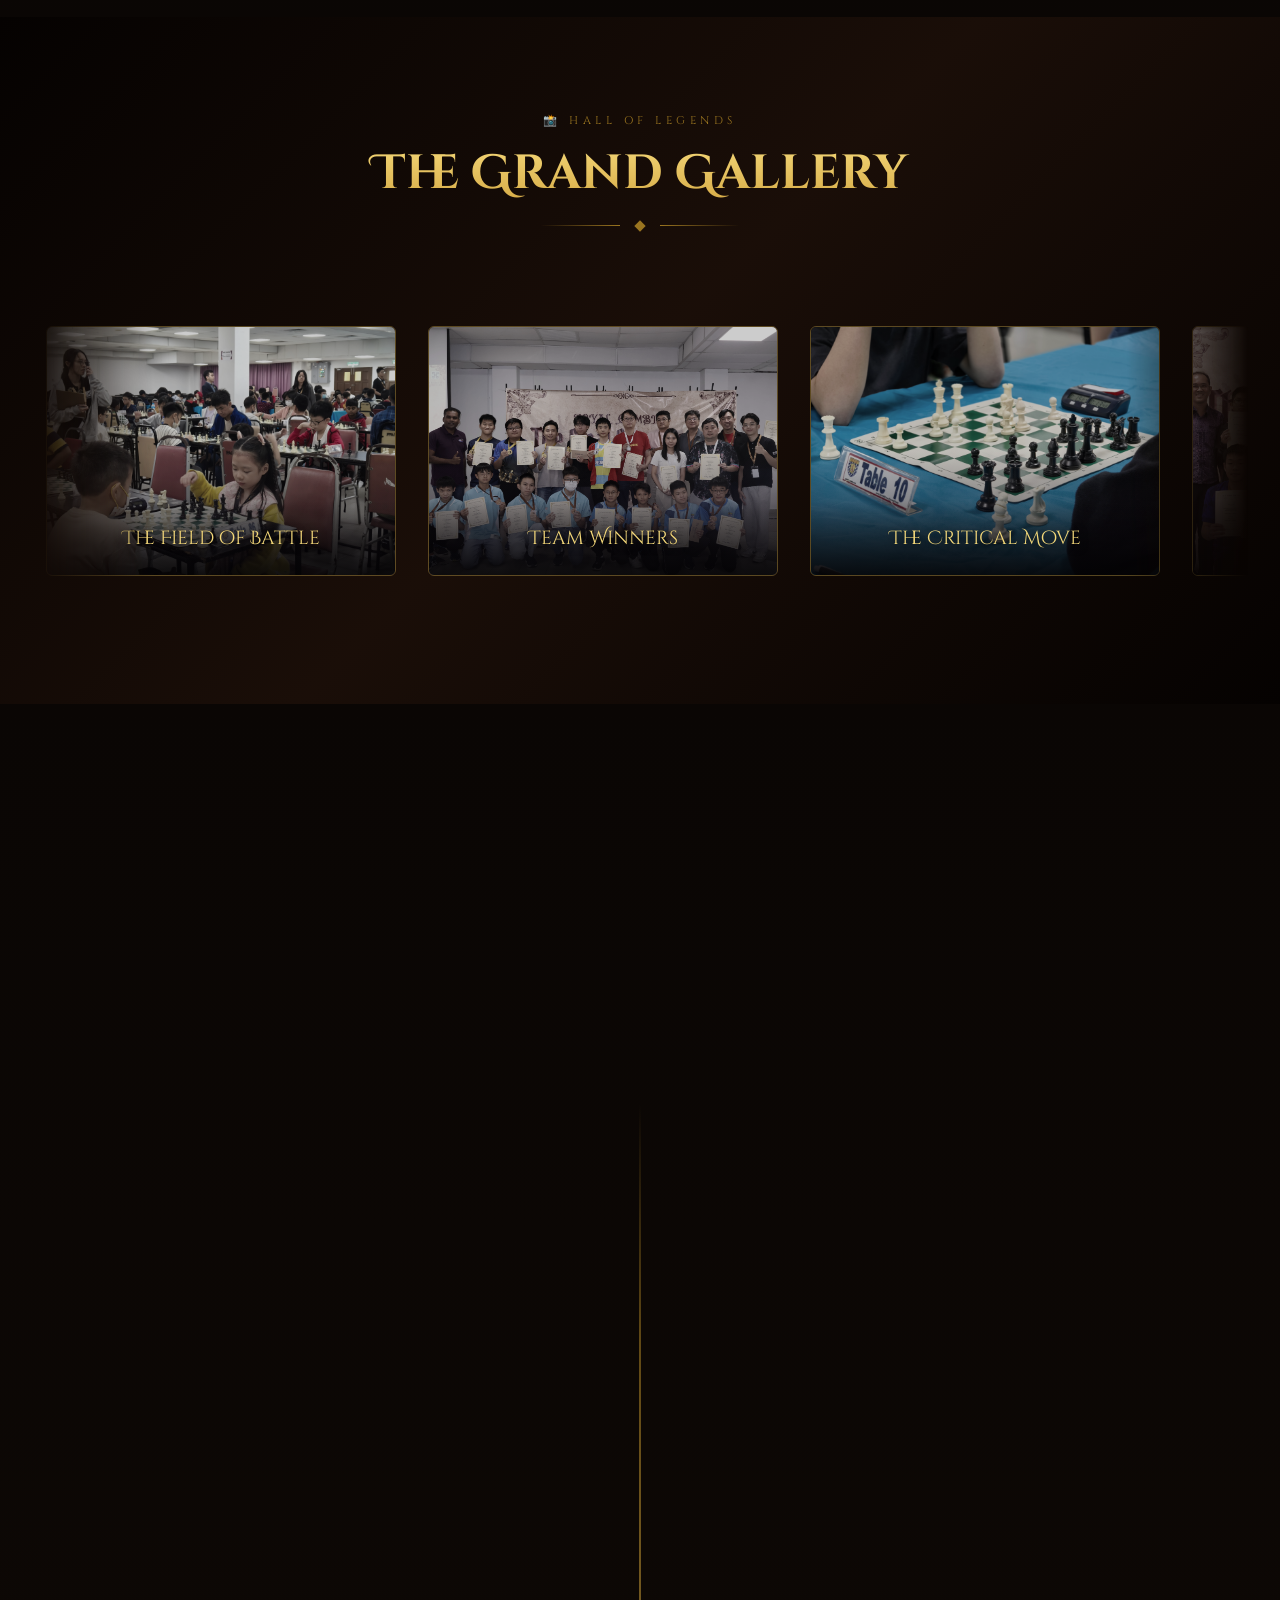
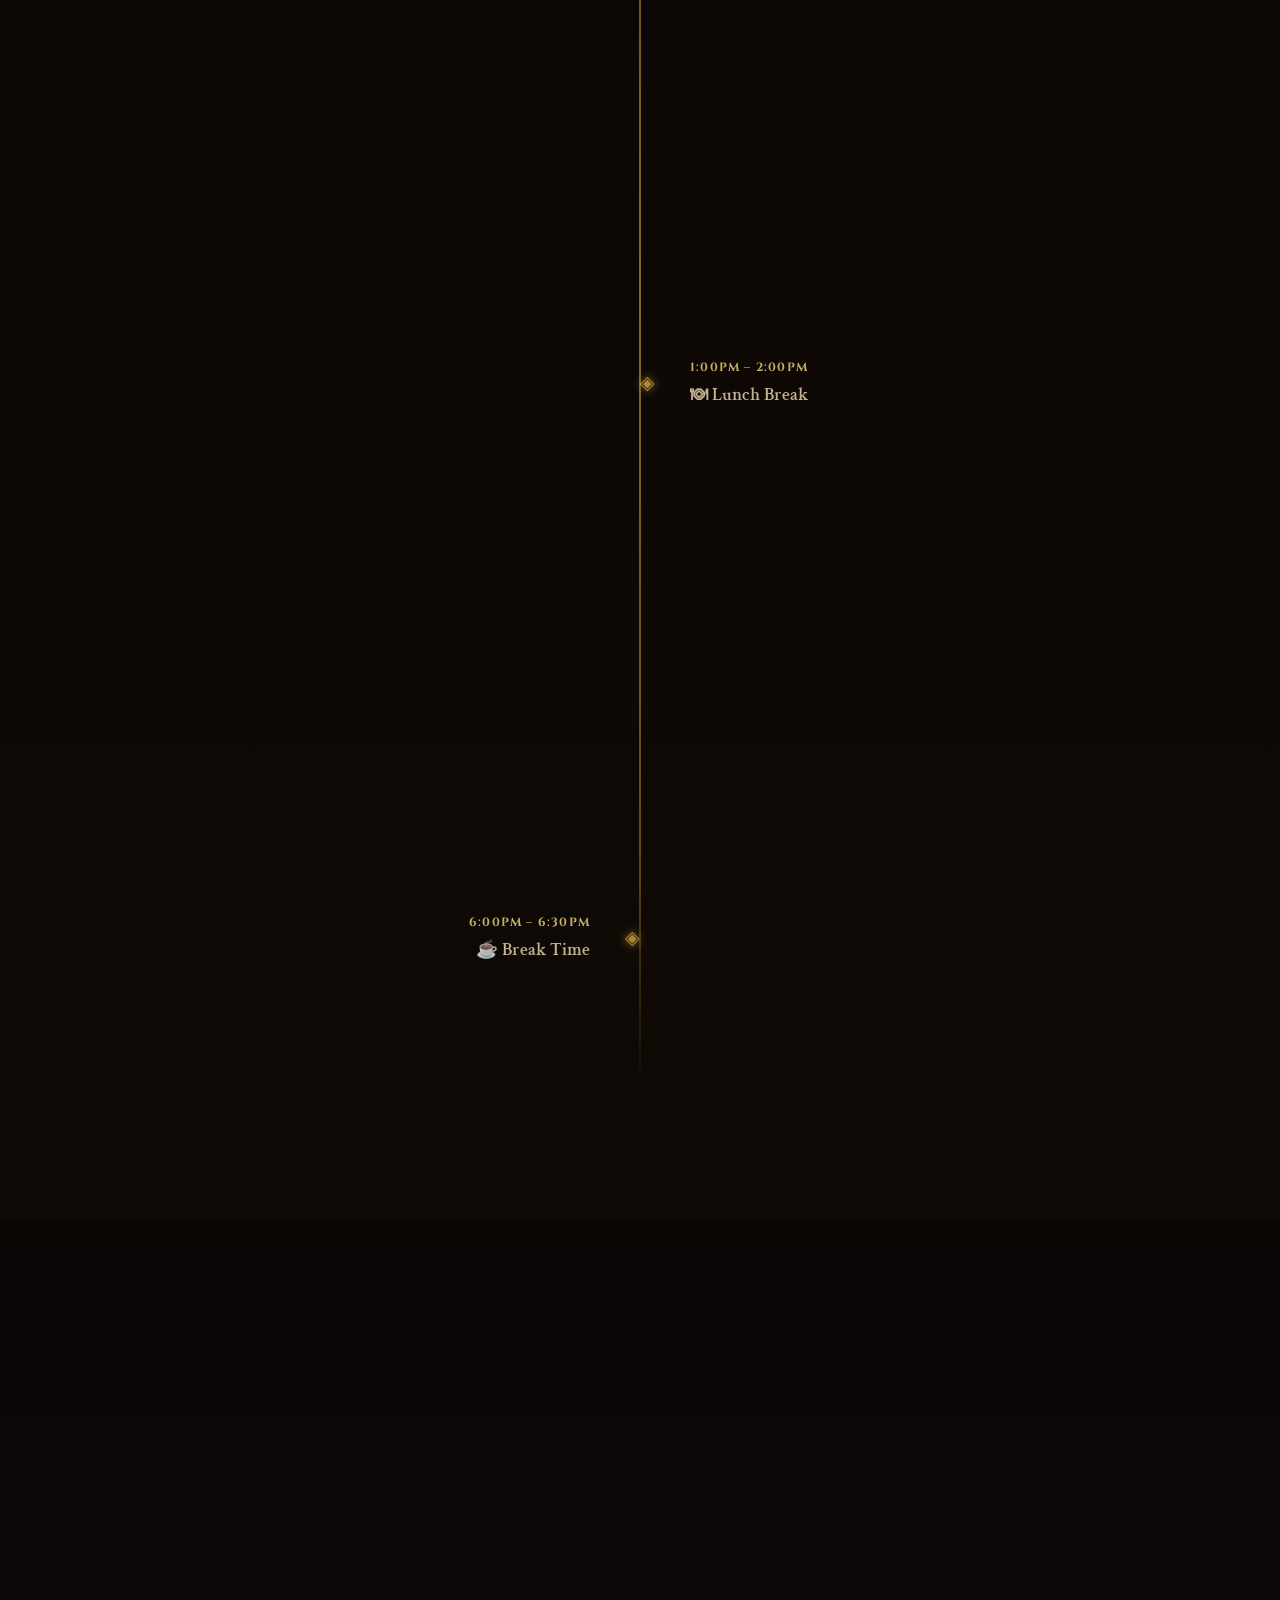
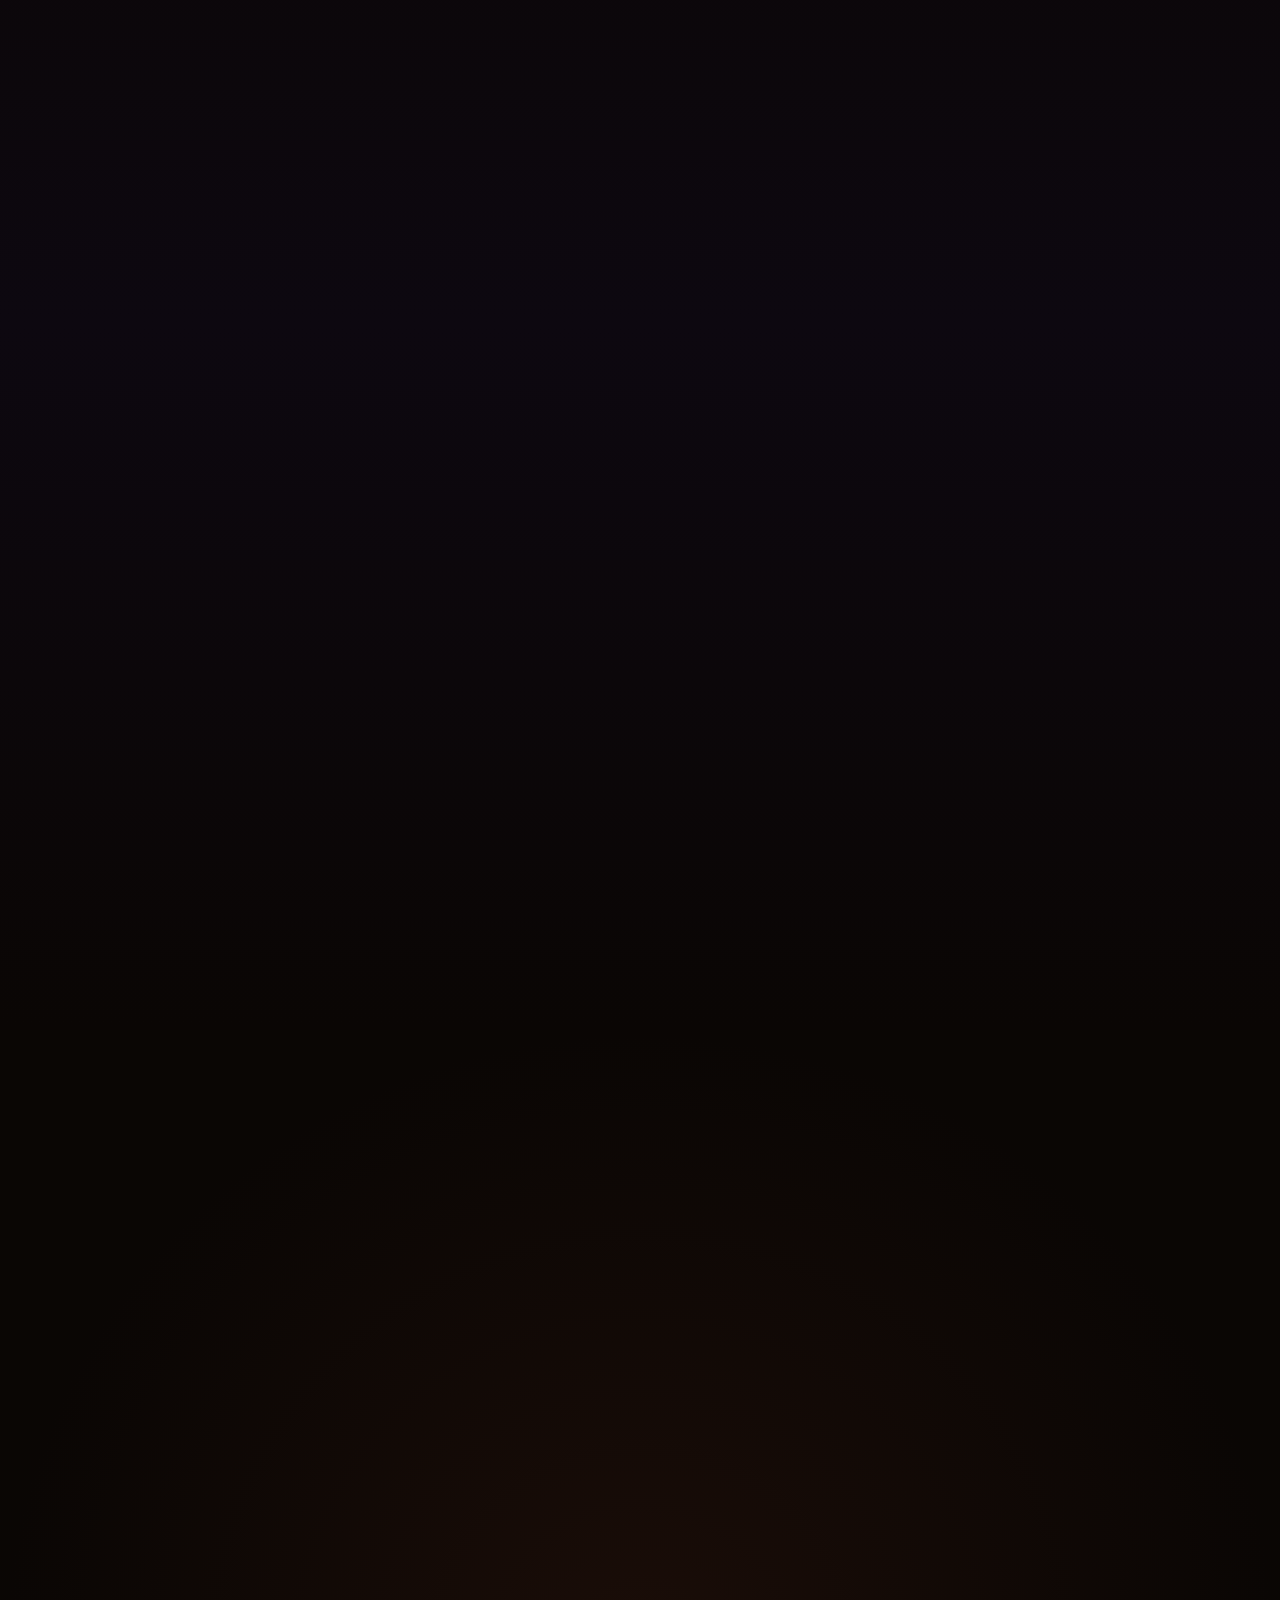
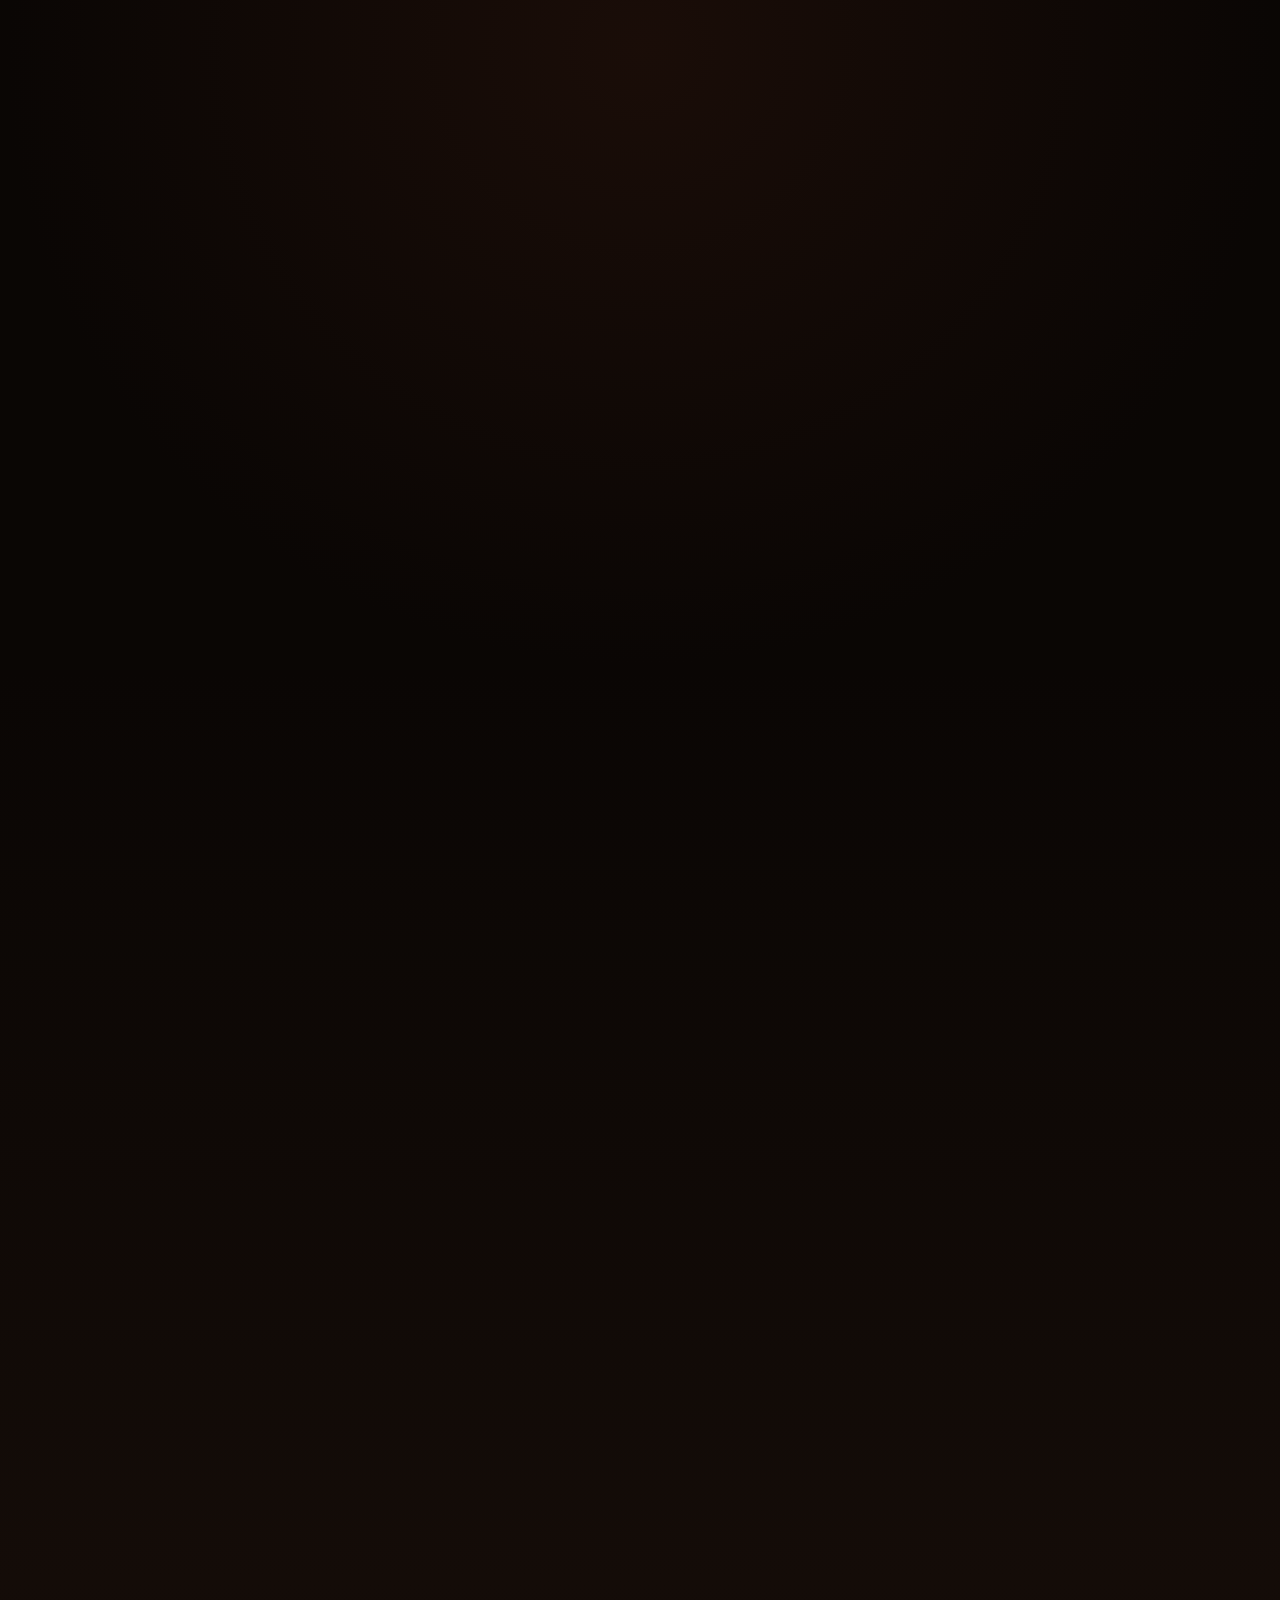
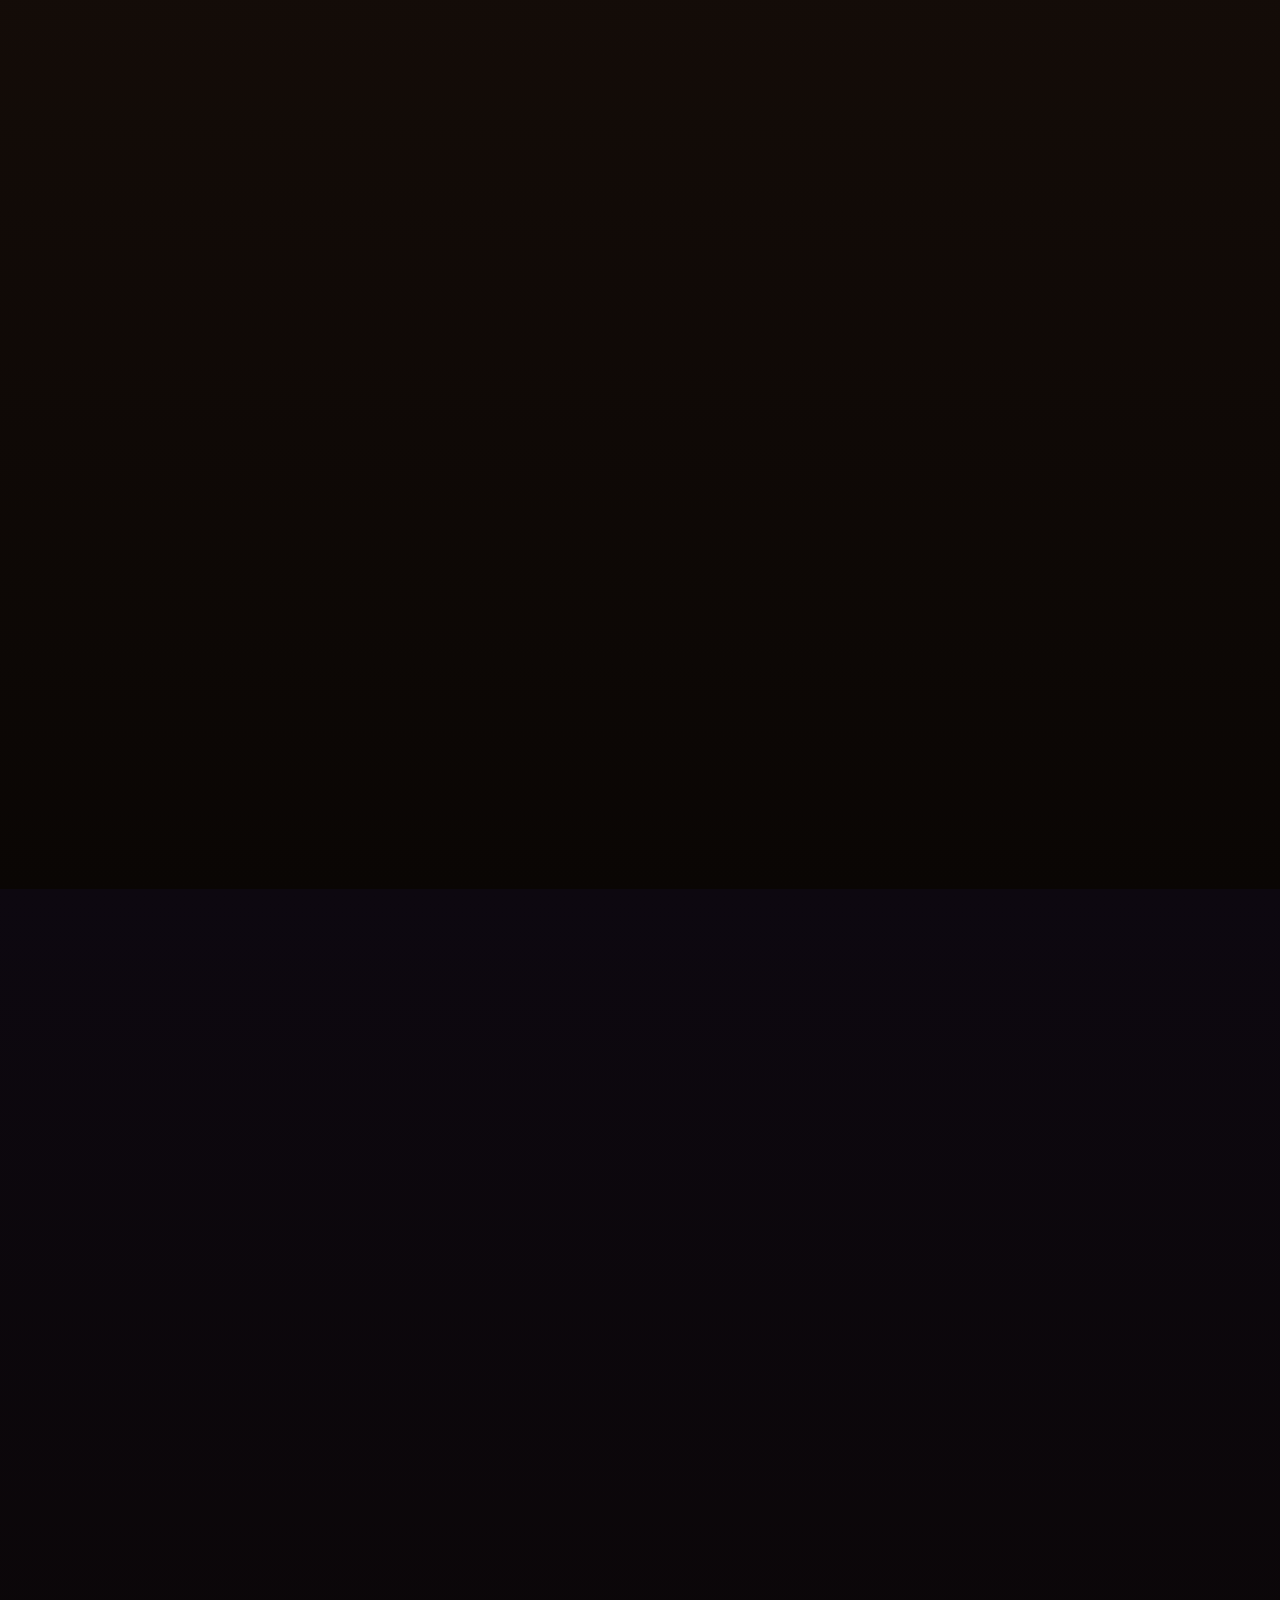
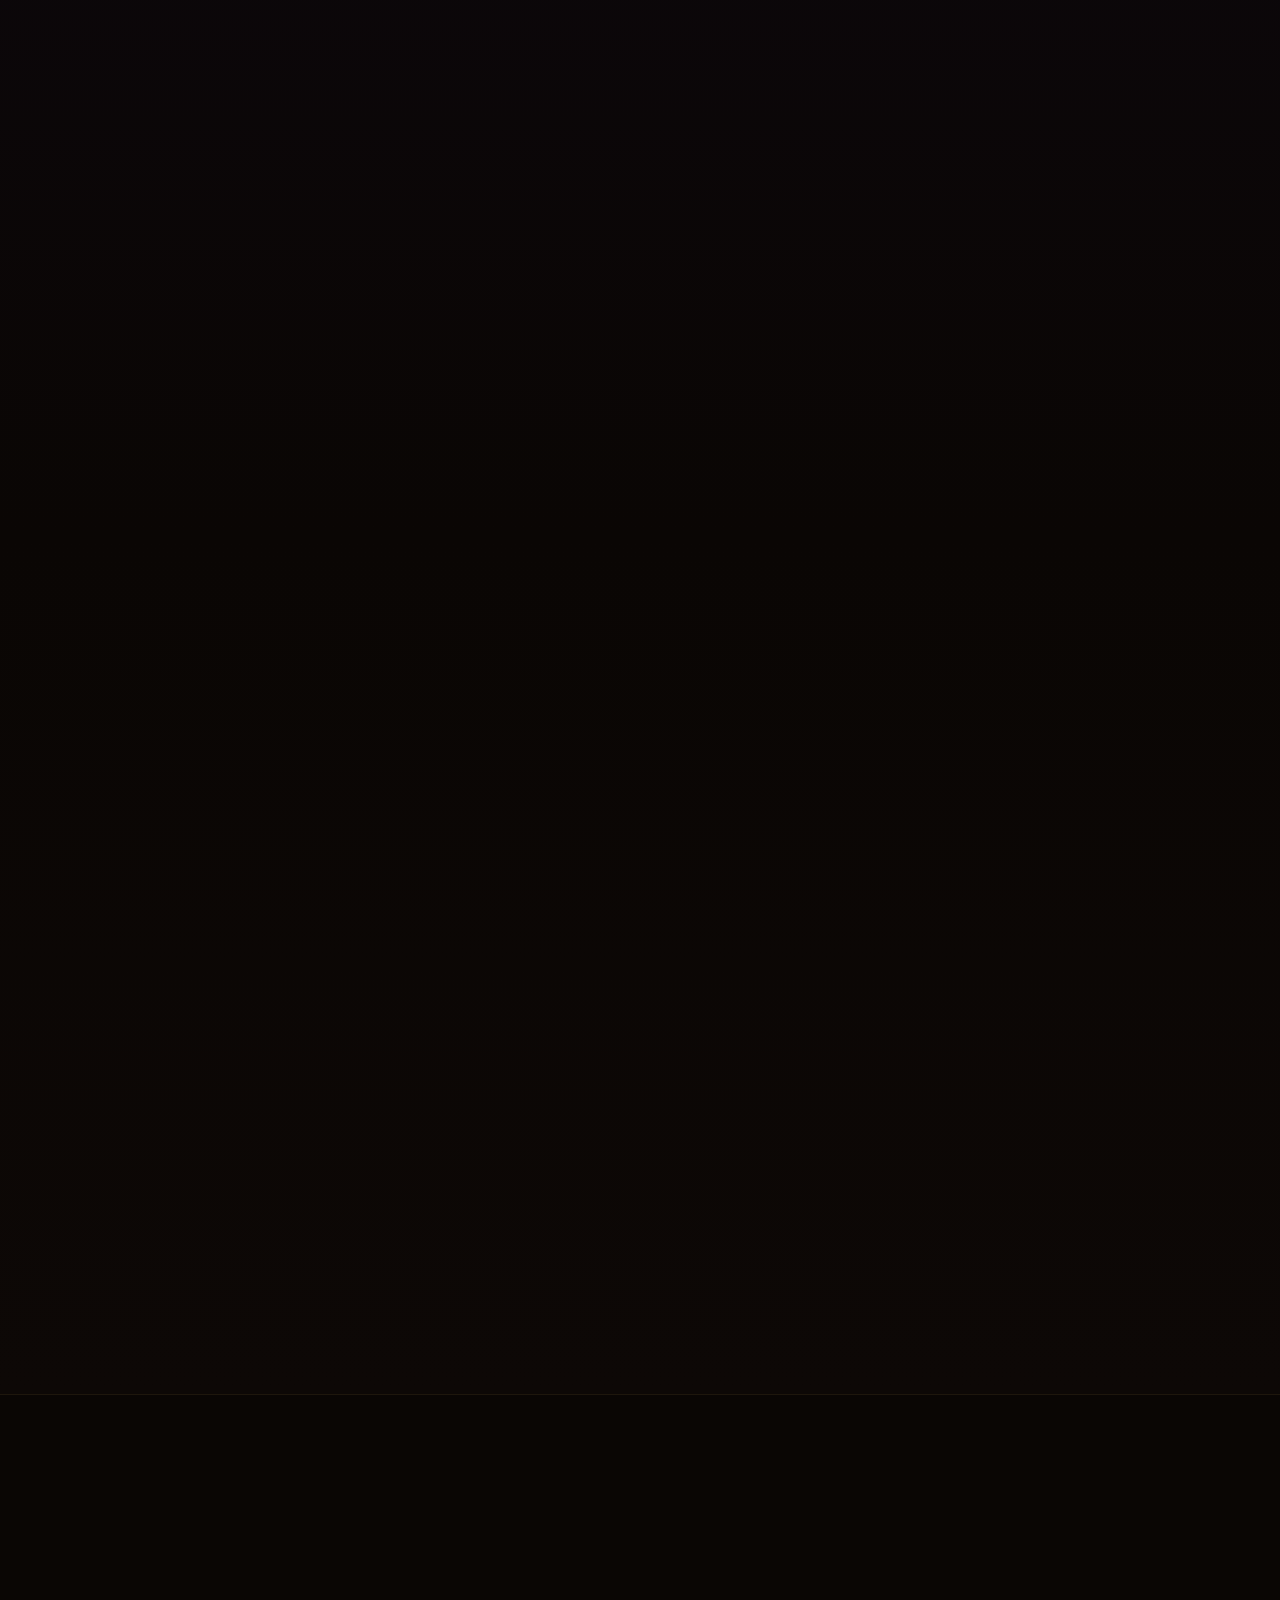
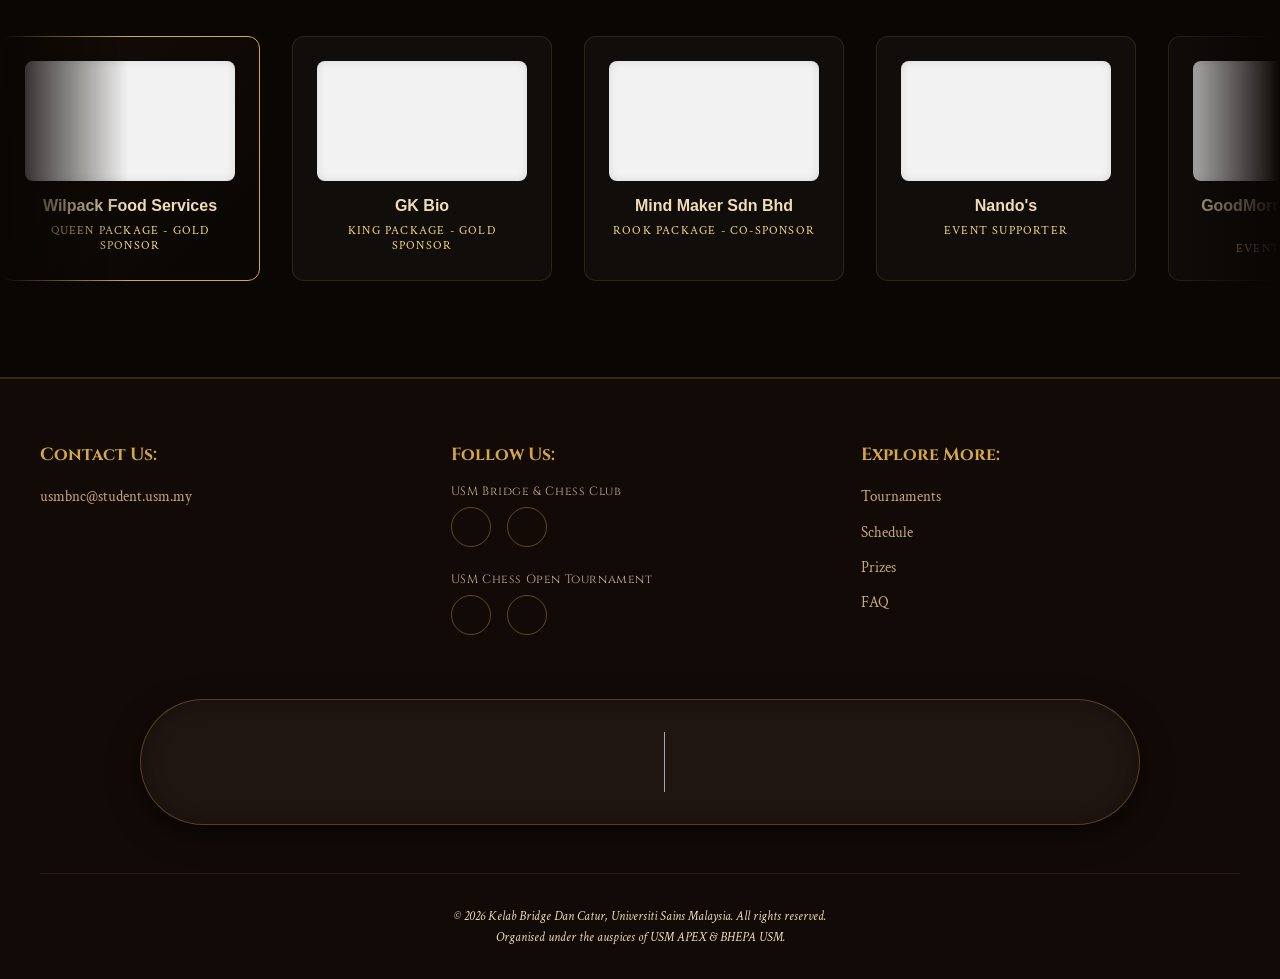
==== commit 81ec0e12: "Fix: Updated GKB logo path" ====
--- a/index.html
+++ b/index.html
@@ -1117,7 +1117,7 @@
           </div>
           
           <div class="sponsor-card">
-            <div class="sponsor-logo-container"><img src="images/Sponsor%20logo/GKB%20(MAIN)%20GOfoozi%20Logo%20with%20Tagline(Green).png" alt="GK Bio" loading="lazy"></div>
+            <div class="sponsor-logo-container"><img src="images/Sponsor%20logo/GKB%20Logo.png" alt="GK Bio" loading="lazy"></div>
             <div class="sponsor-name">GK Bio</div>
             <div class="sponsor-tier">King Package - Gold Sponsor</div>
           </div>
@@ -1172,7 +1172,7 @@
           </div>
           
           <div class="sponsor-card">
-            <div class="sponsor-logo-container"><img src="images/Sponsor%20logo/GKB%20(MAIN)%20GOfoozi%20Logo%20with%20Tagline(Green).png" alt="GK Bio" loading="lazy"></div>
+            <div class="sponsor-logo-container"><img src="images/Sponsor%20logo/GKB%20Logo.png" alt="GK Bio" loading="lazy"></div>
             <div class="sponsor-name">GK Bio</div>
             <div class="sponsor-tier">King Package - Gold Sponsor</div>
           </div>
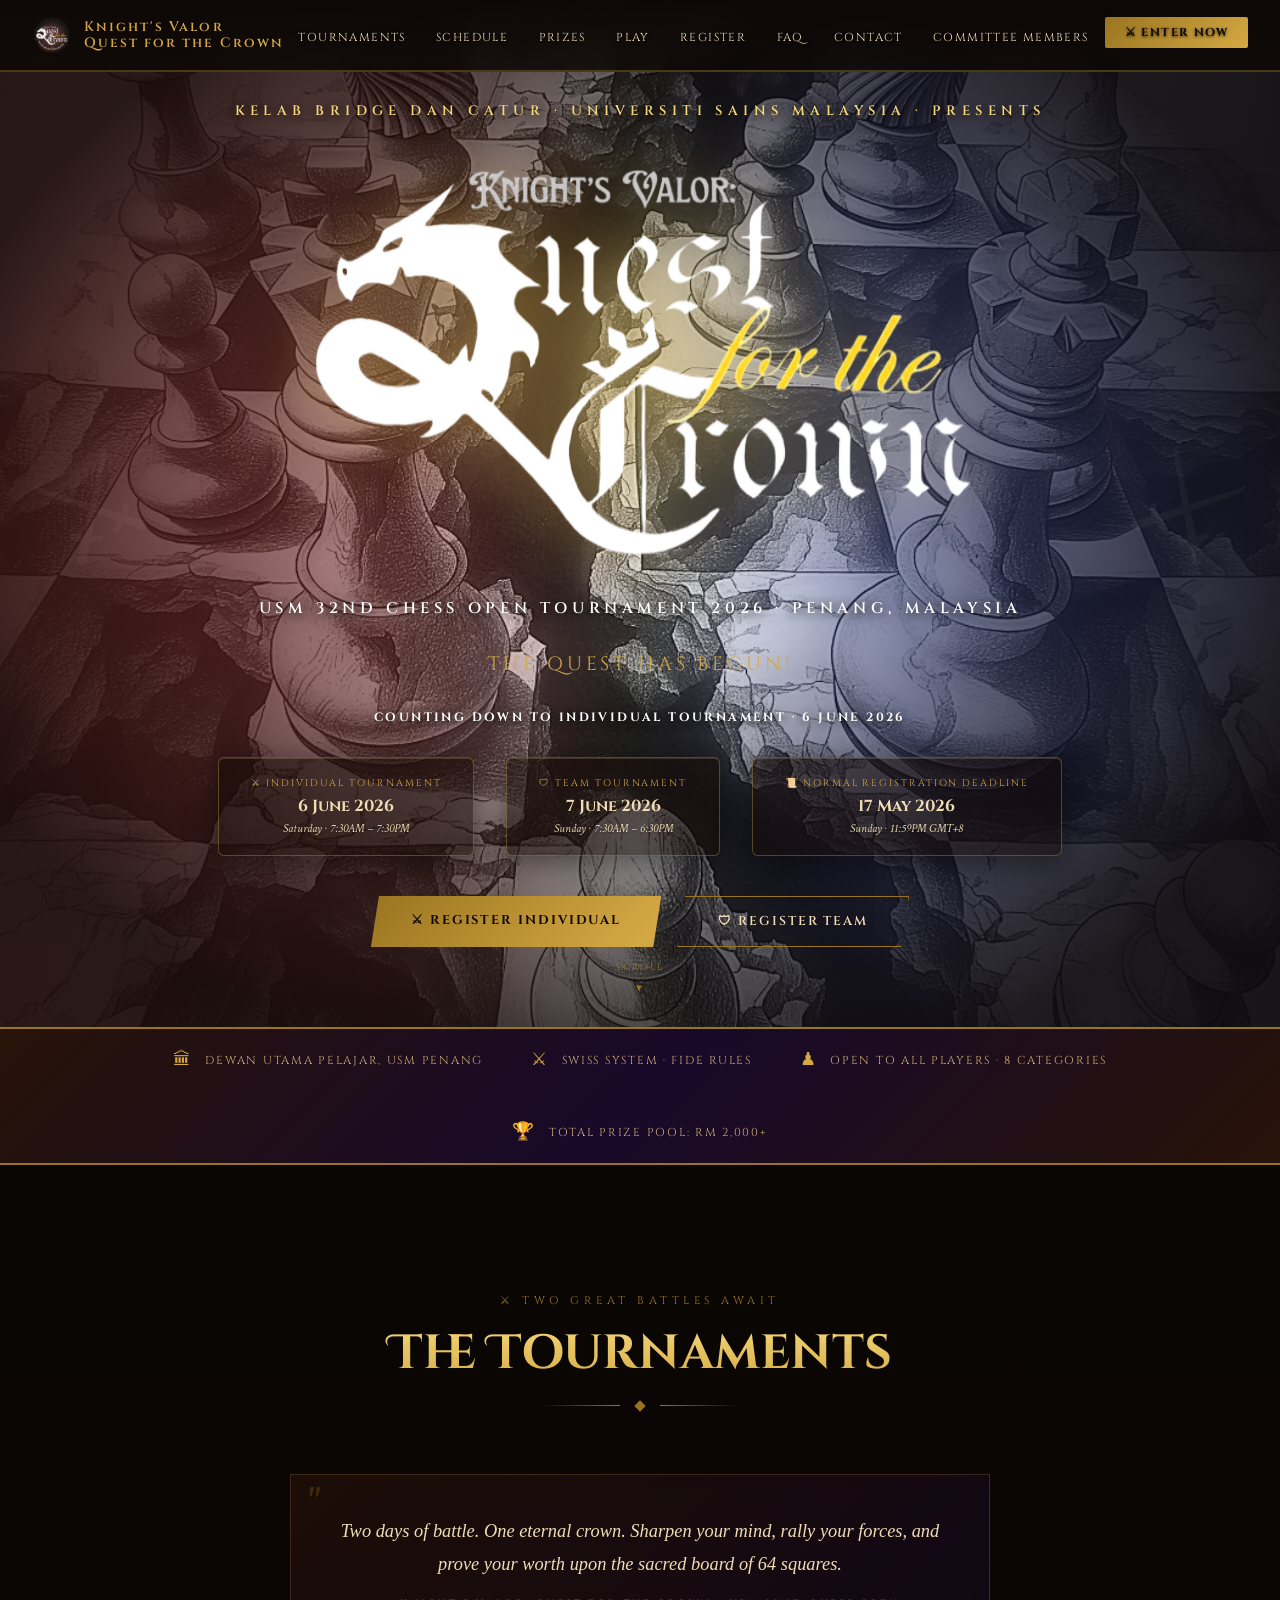
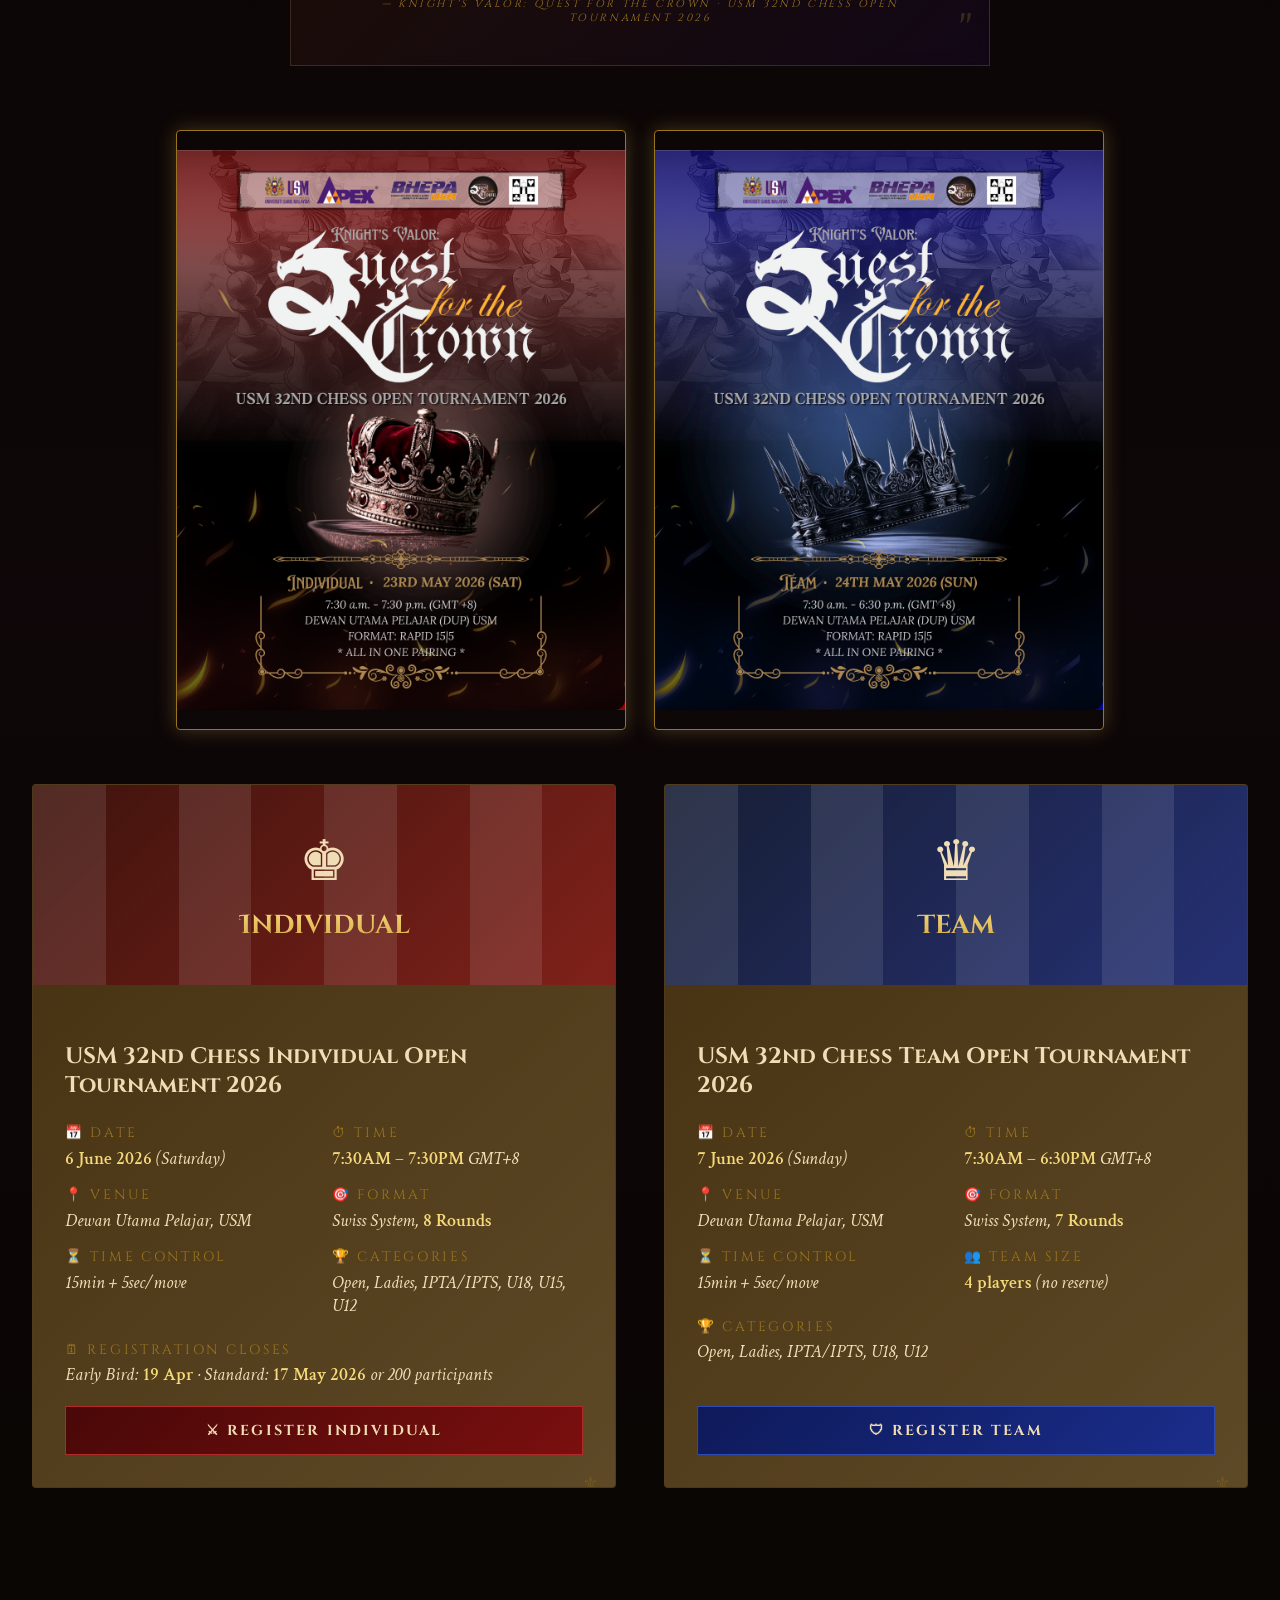
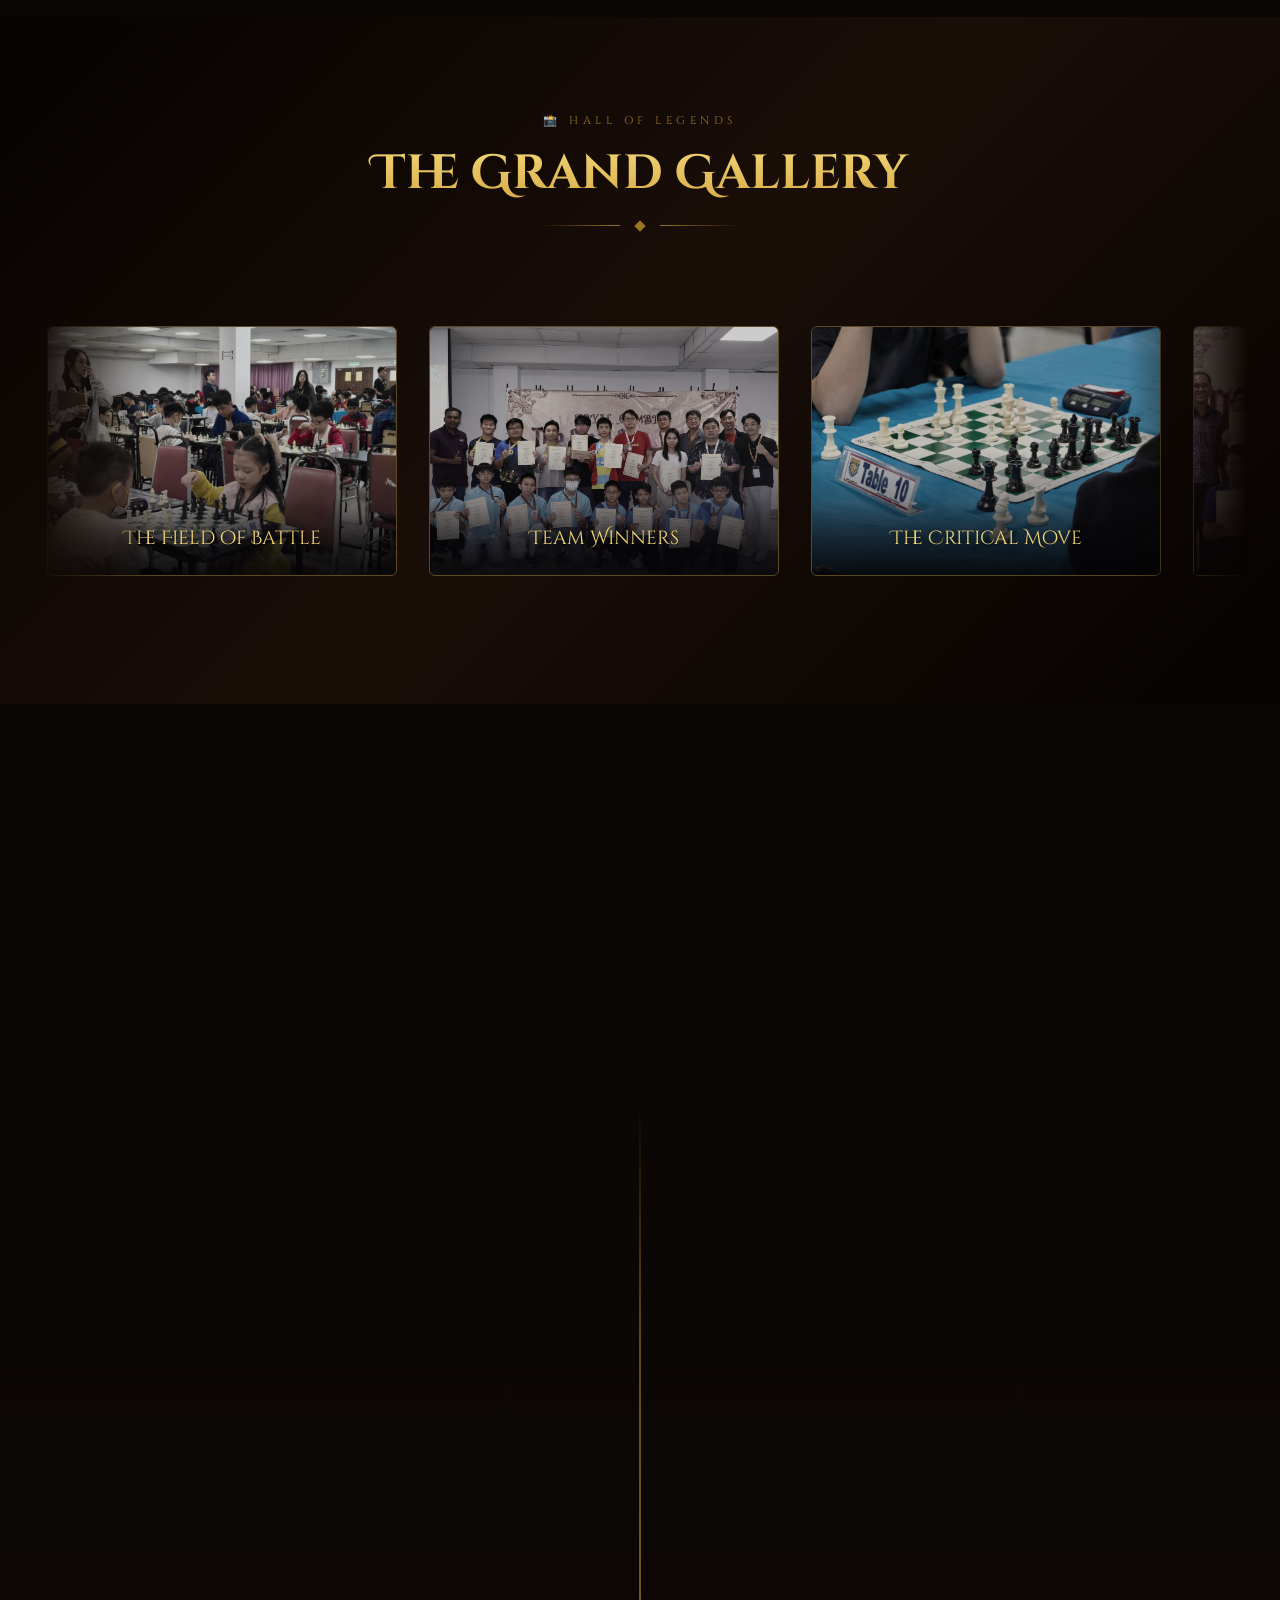
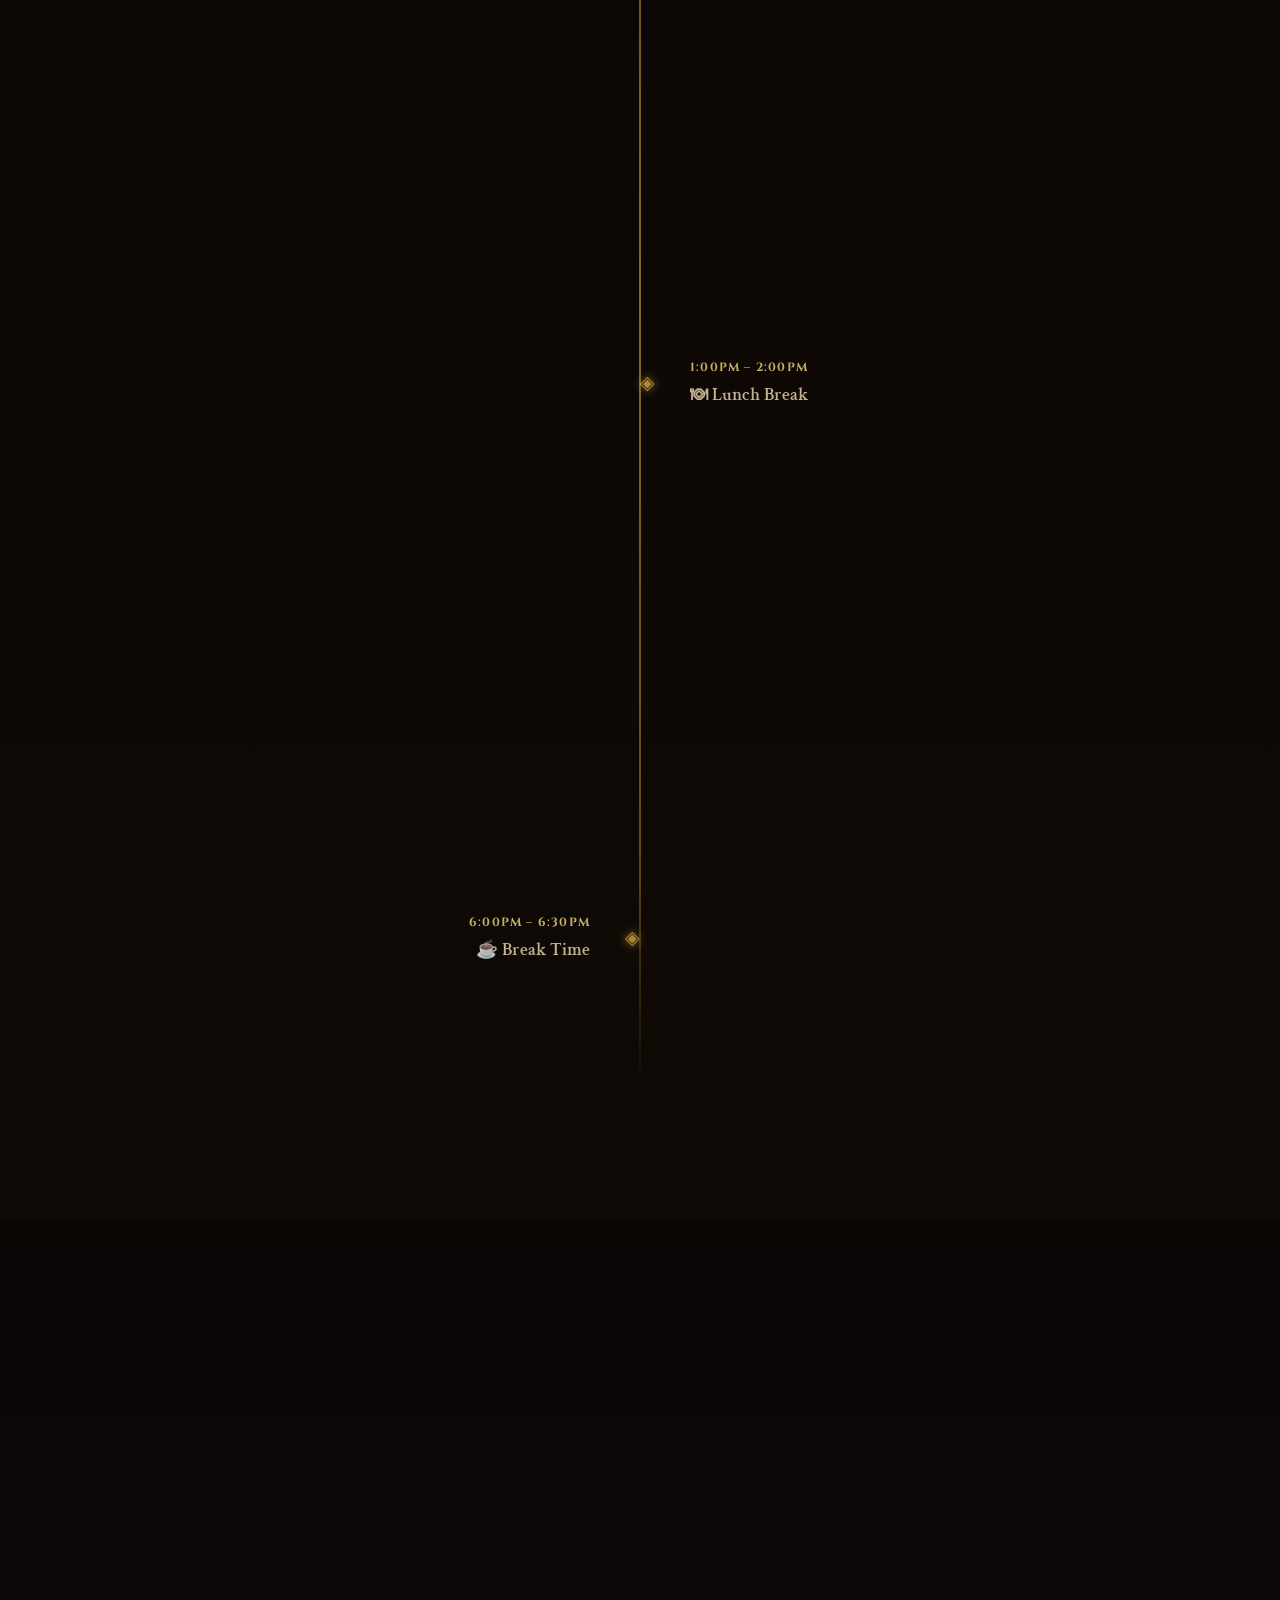
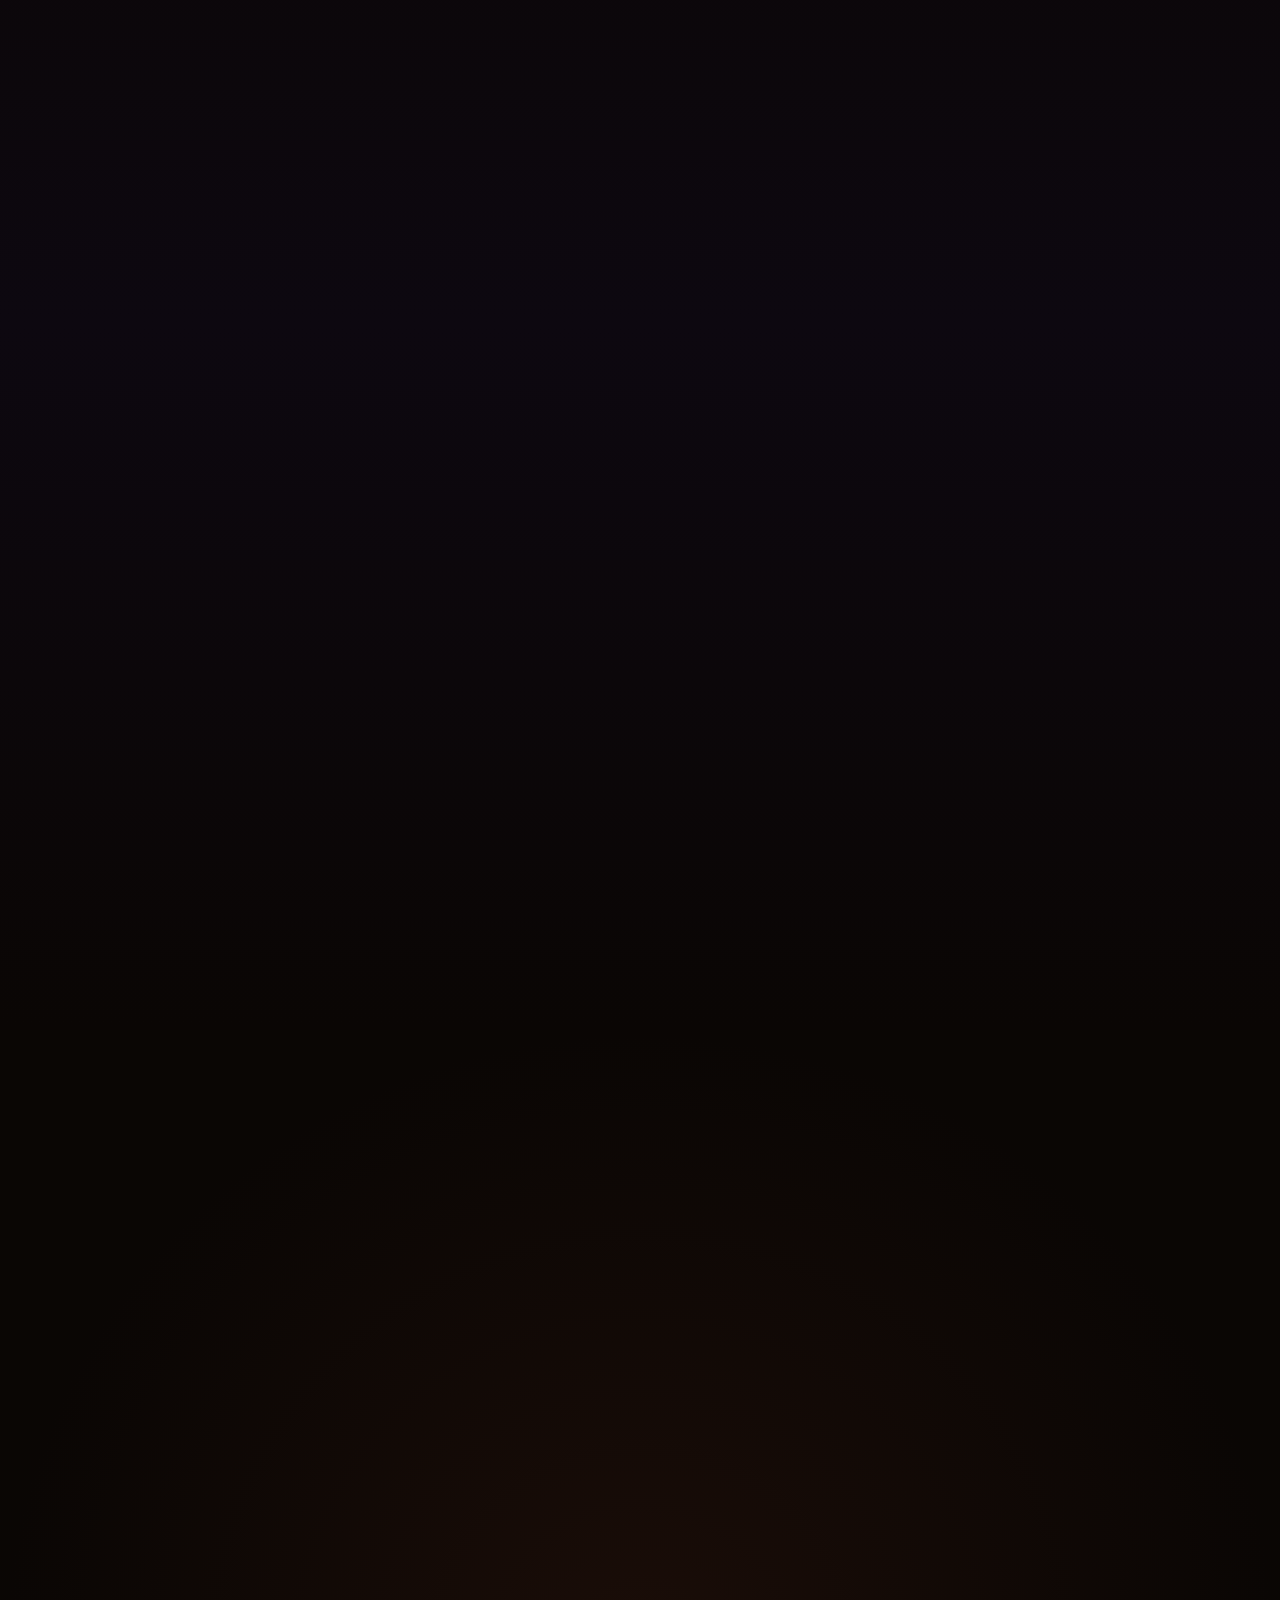
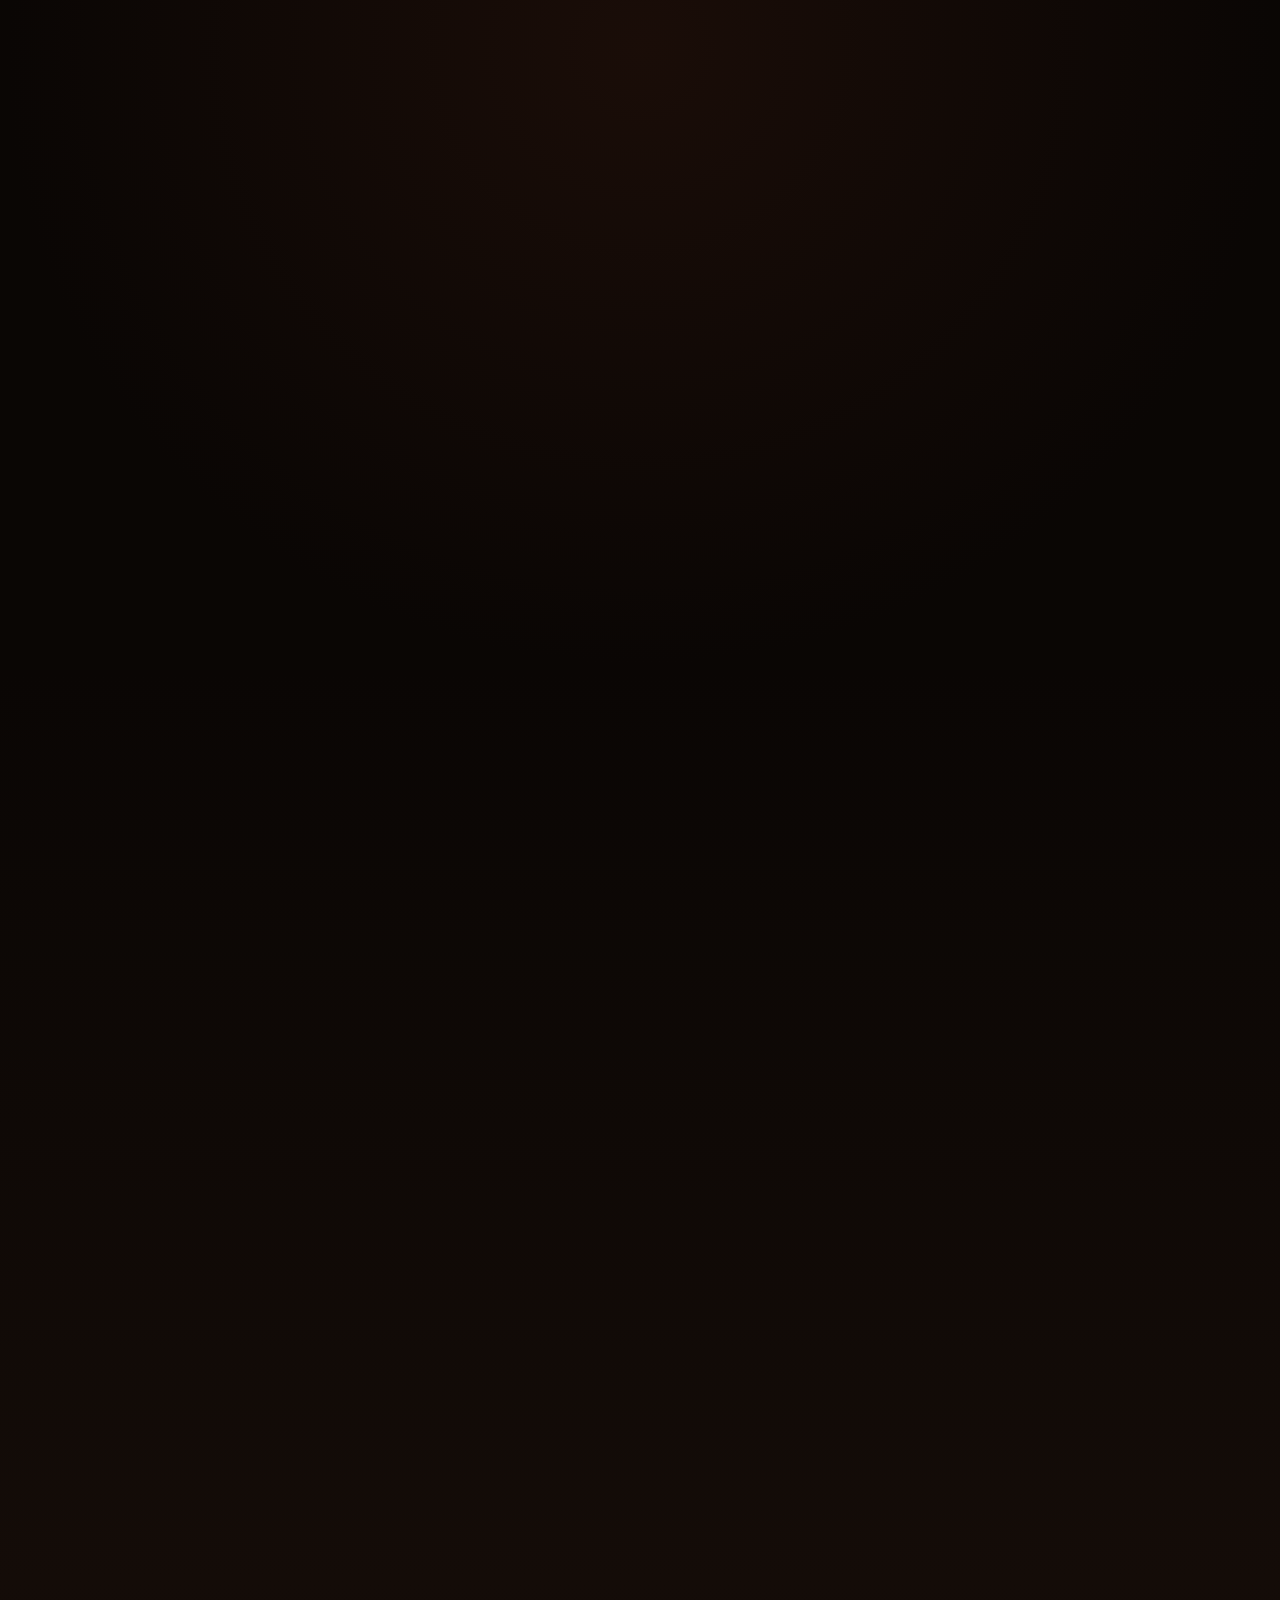
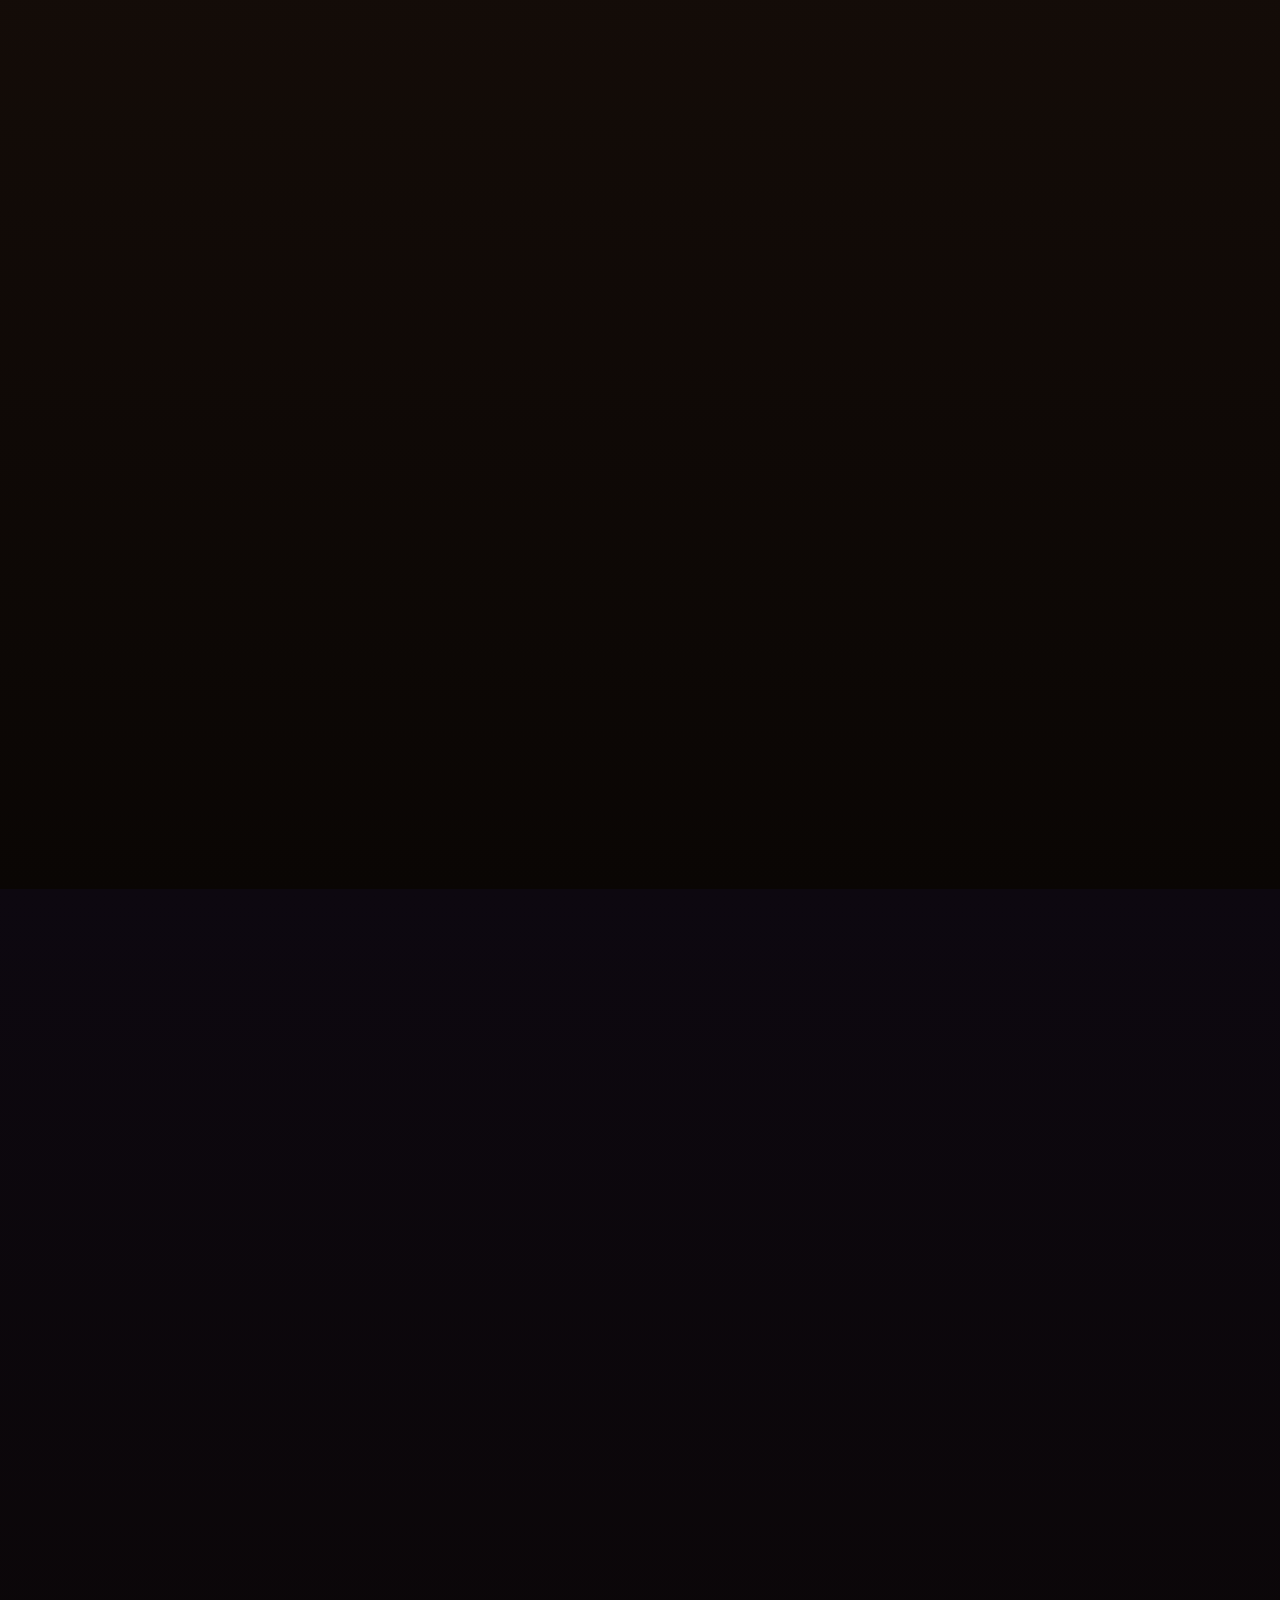
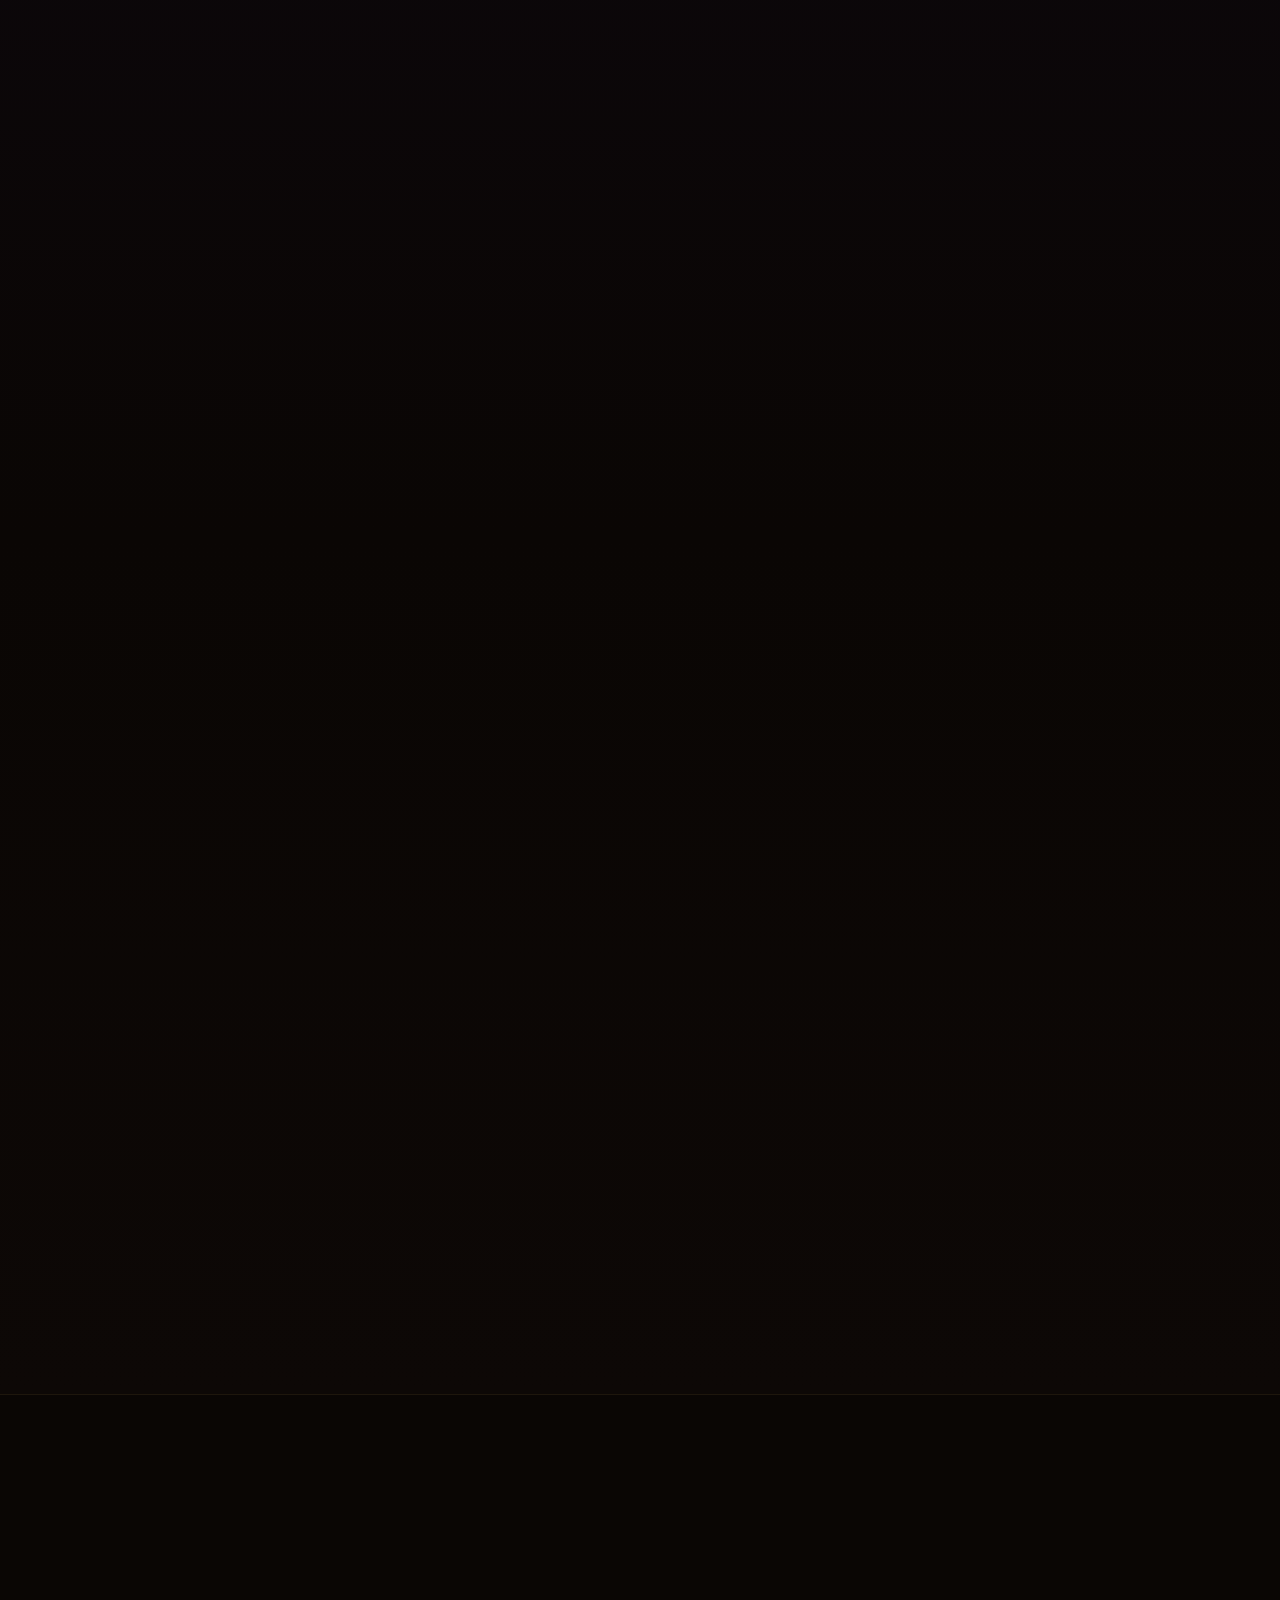
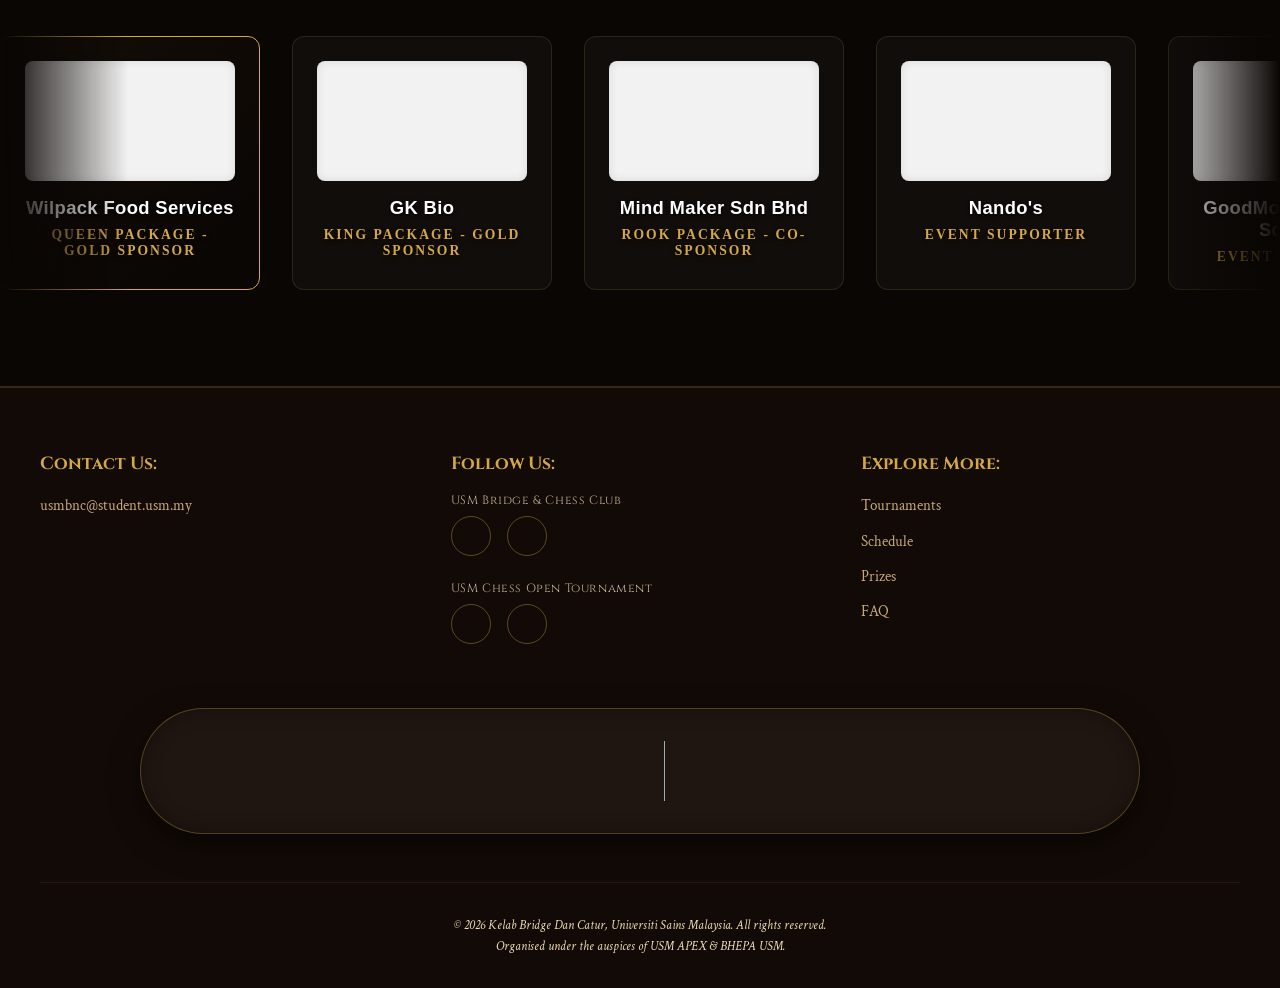
==== commit 962662bd: "Update: Added new GoodMorning Global logo" ====
--- a/index.html
+++ b/index.html
@@ -1135,7 +1135,7 @@
           </div>
 
           <div class="sponsor-card">
-            <div class="sponsor-logo-container"><img src="images/Sponsor%20logo/GMC%20Global%20Multi%20Circuit.png" alt="GoodMorning Global Sdn Bhd" loading="lazy"></div>
+            <div class="sponsor-logo-container"><img src="images/Sponsor%20logo/Event%20Supporter_GoodMorning%20Global%20Sdn%20Bhd_Logo.png" alt="GoodMorning Global Sdn Bhd" loading="lazy"></div>
             <div class="sponsor-name">GoodMorning Global Sdn Bhd</div>
             <div class="sponsor-tier">Event Supporter</div>
           </div>
@@ -1190,7 +1190,7 @@
           </div>
 
           <div class="sponsor-card">
-            <div class="sponsor-logo-container"><img src="images/Sponsor%20logo/GMC%20Global%20Multi%20Circuit.png" alt="GoodMorning Global Sdn Bhd" loading="lazy"></div>
+            <div class="sponsor-logo-container"><img src="images/Sponsor%20logo/Event%20Supporter_GoodMorning%20Global%20Sdn%20Bhd_Logo.png" alt="GoodMorning Global Sdn Bhd" loading="lazy"></div>
             <div class="sponsor-name">GoodMorning Global Sdn Bhd</div>
             <div class="sponsor-tier">Event Supporter</div>
           </div>
--- a/css/main.css
+++ b/css/main.css
@@ -2464,19 +2464,23 @@
 
 .sponsor-name {
   font-family: 'Inter', sans-serif;
-  font-size: 1rem;
-  color: var(--parchment);
+  font-size: 1.15rem;
+  color: #ffffff;
   text-align: center;
-  font-weight: 600;
+  font-weight: 700;
   margin-bottom: 0.5rem;
+  letter-spacing: 0.02em;
+  text-shadow: 0 2px 4px rgba(0,0,0,0.8);
 }
 
 .sponsor-tier {
-  font-size: 0.75rem;
-  color: var(--gold-light);
+  font-size: 0.85rem;
+  color: var(--gold);
   text-transform: uppercase;
-  letter-spacing: 0.1em;
+  letter-spacing: 0.15em;
   text-align: center;
+  font-weight: 700;
+  text-shadow: 0 2px 4px rgba(0,0,0,0.8);
 }
 
 .sponsor-card-cash {
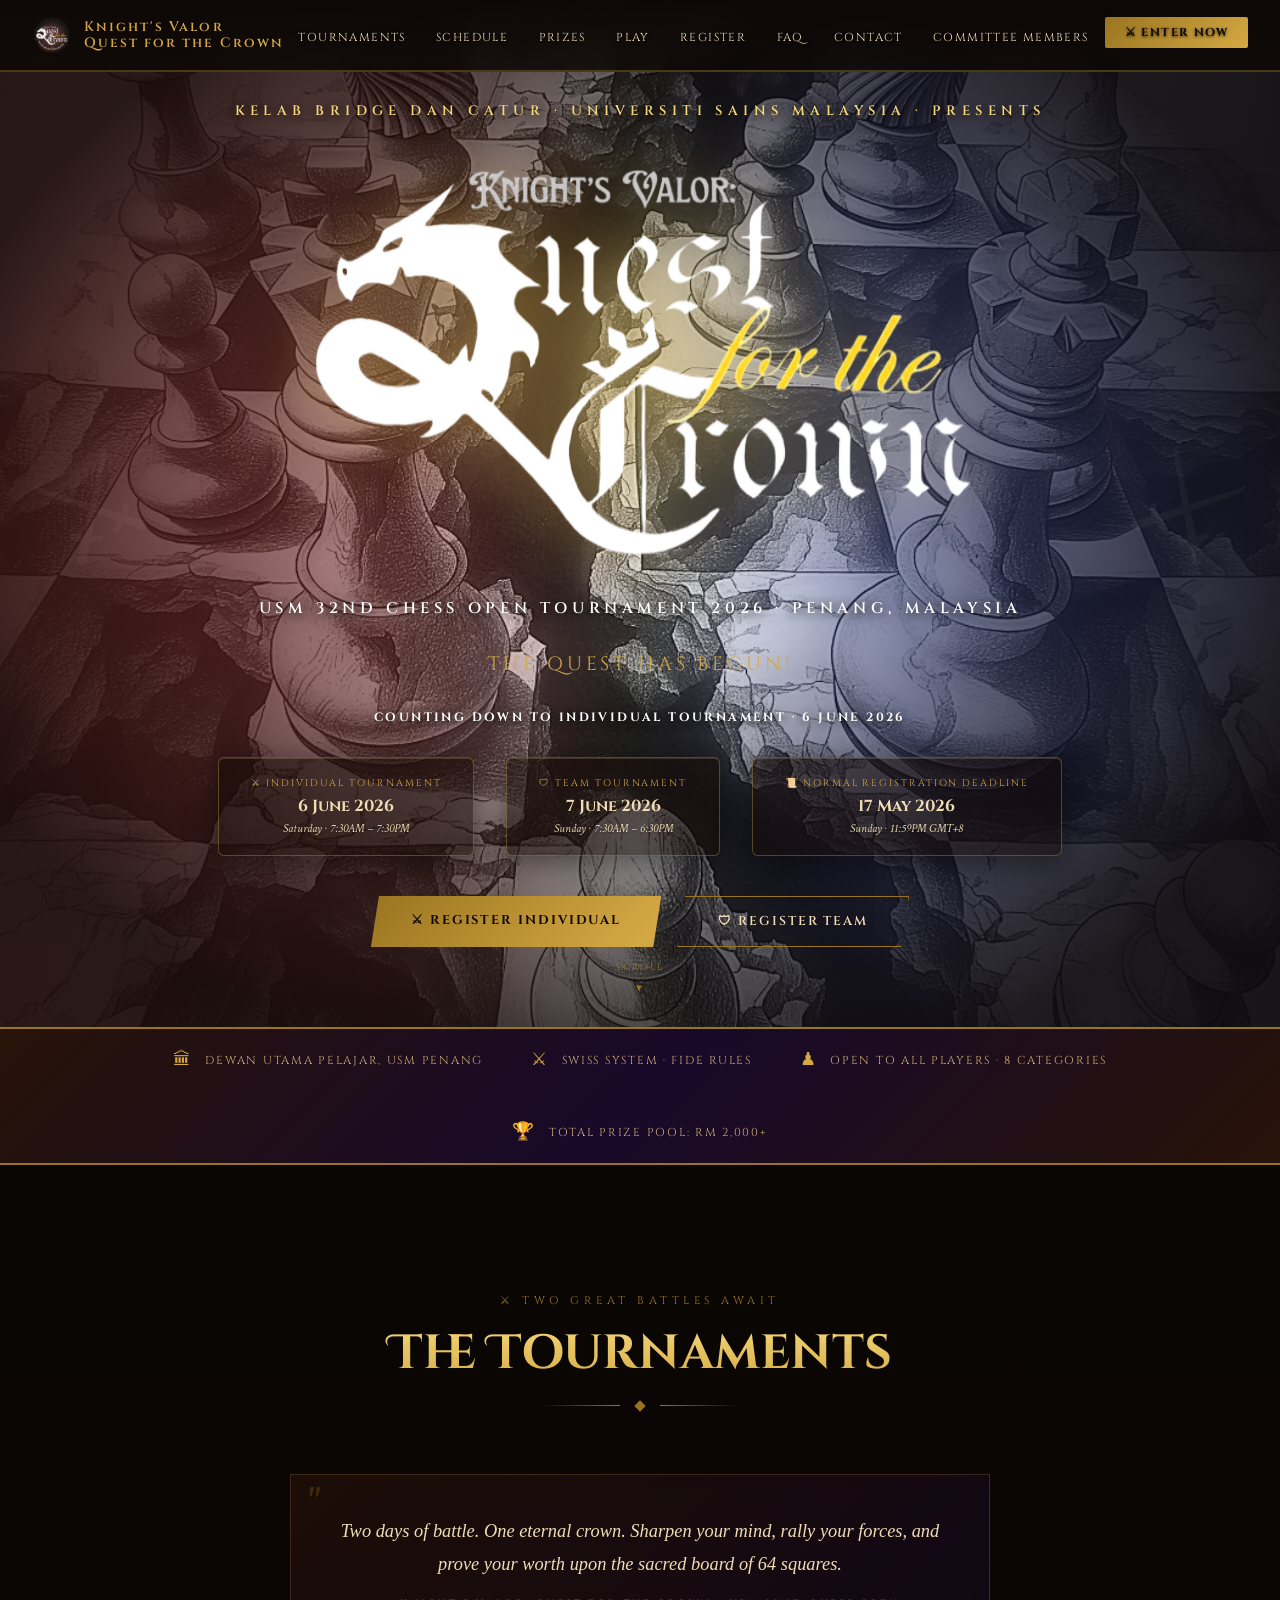
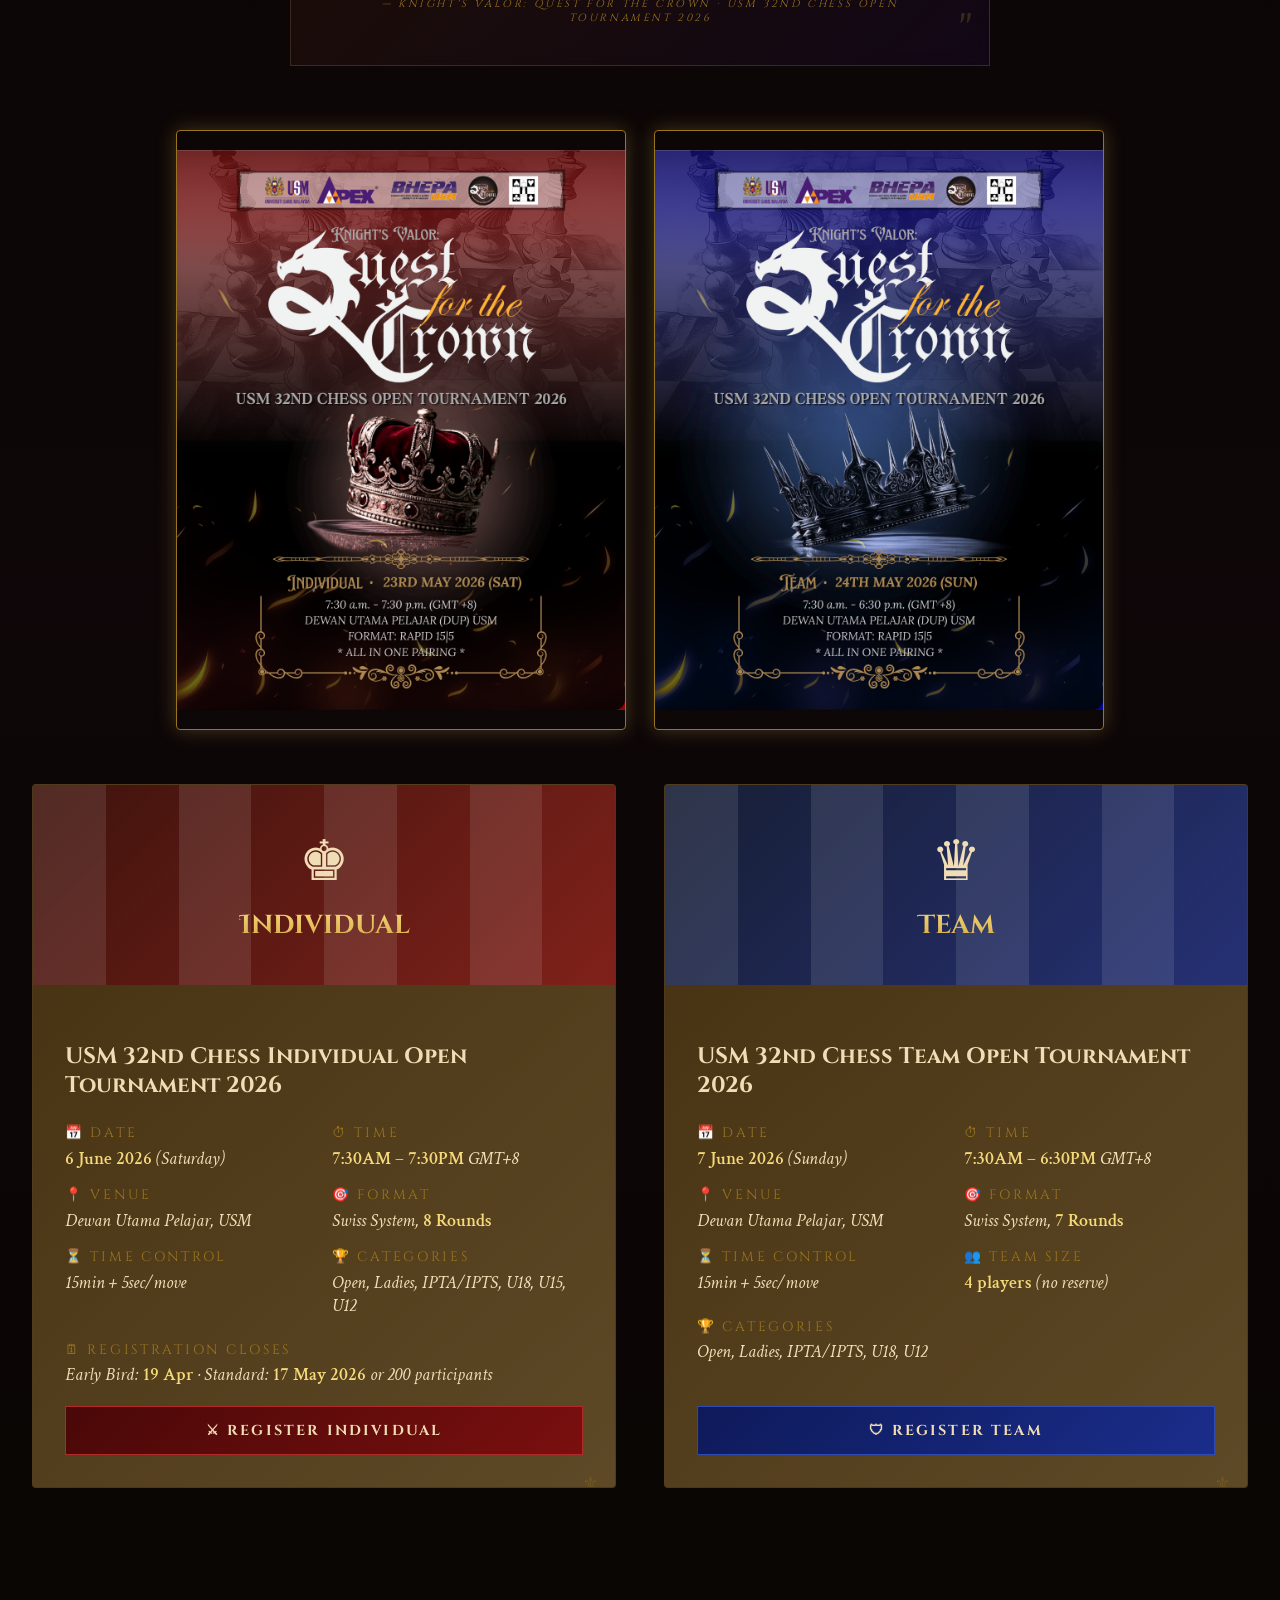
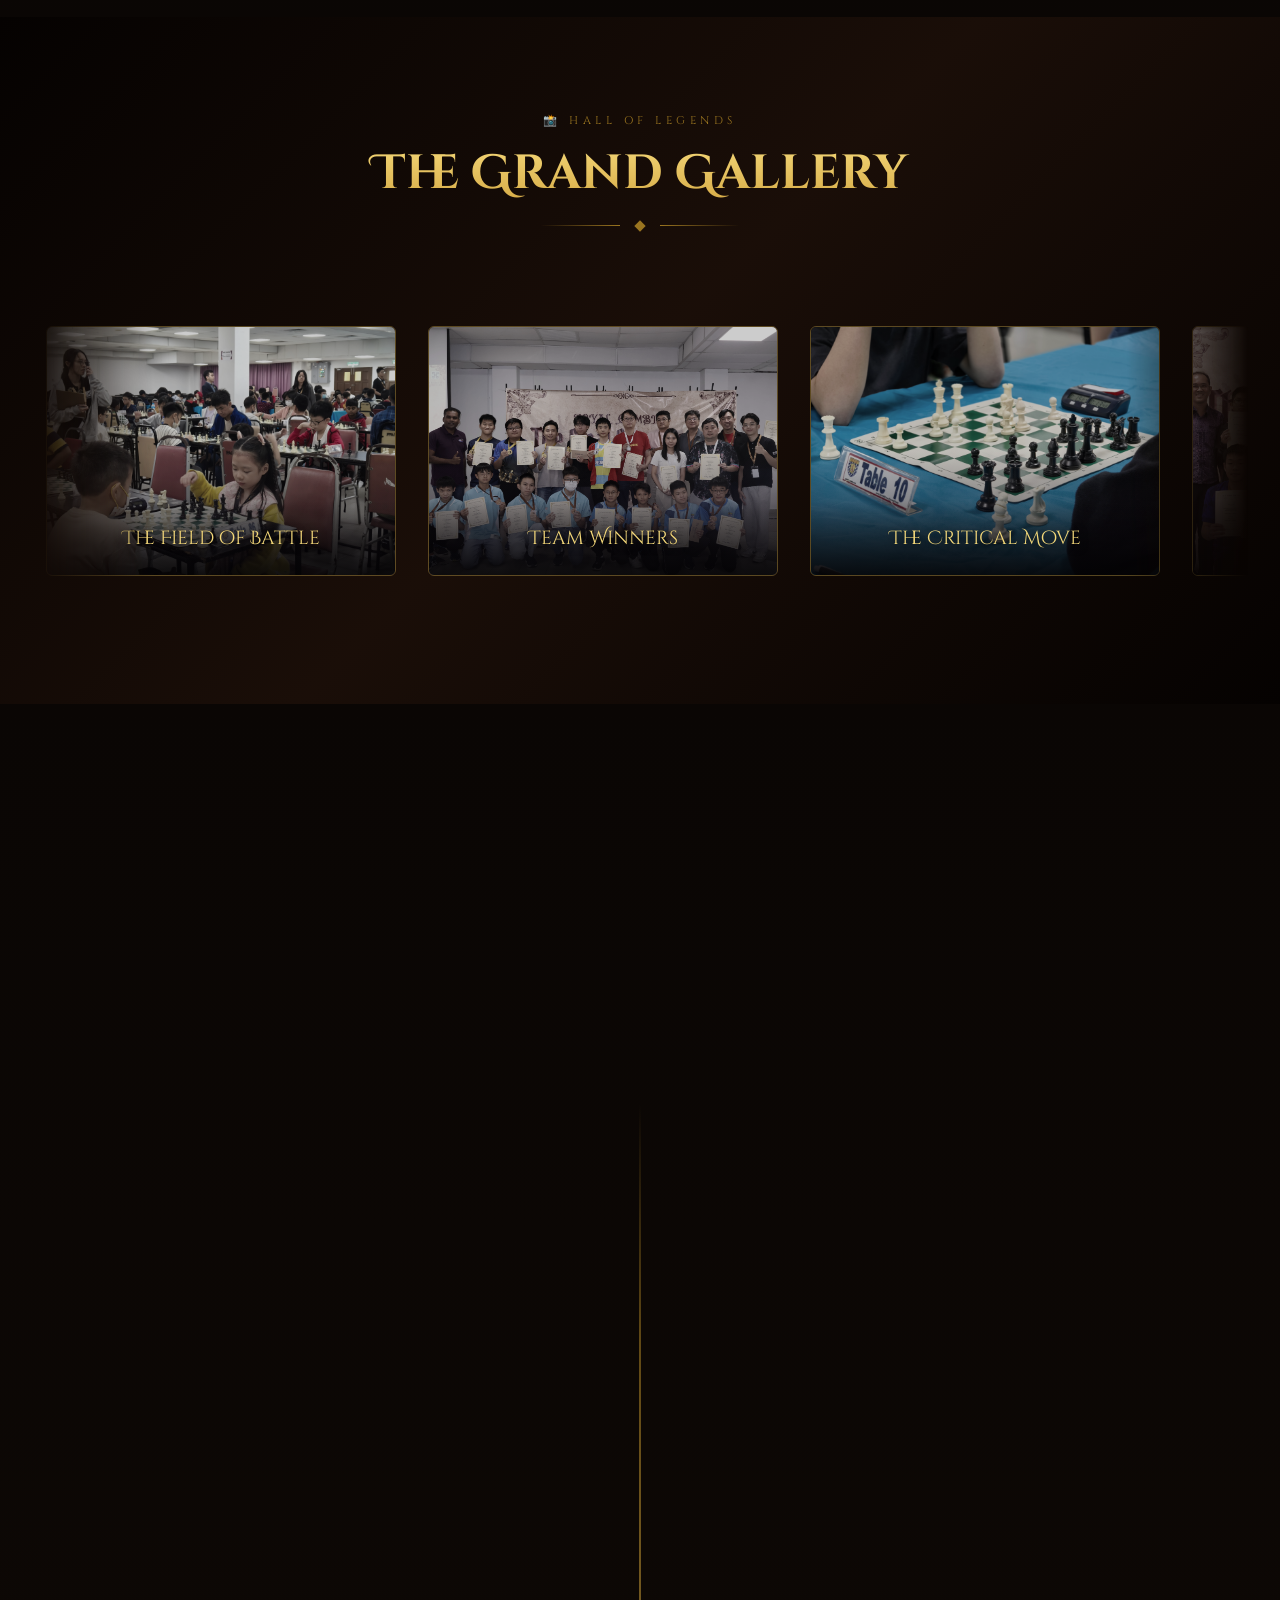
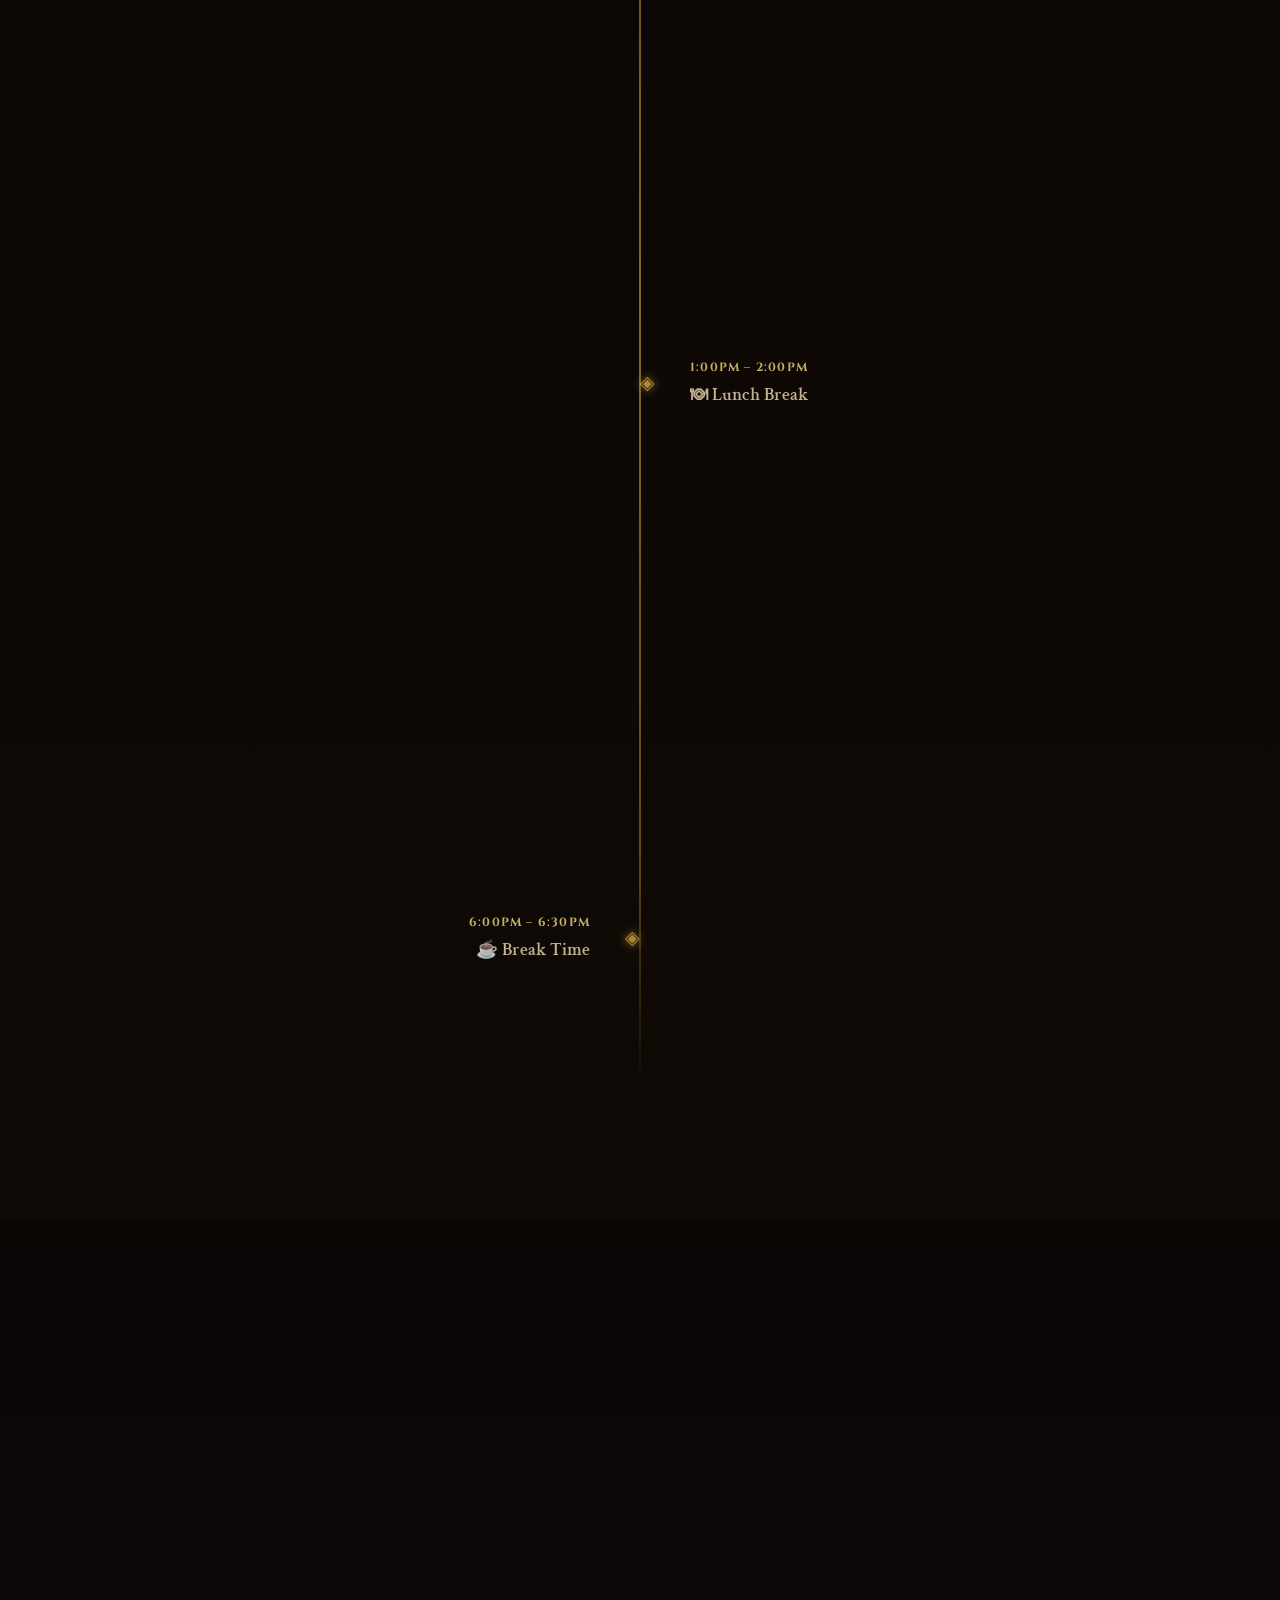
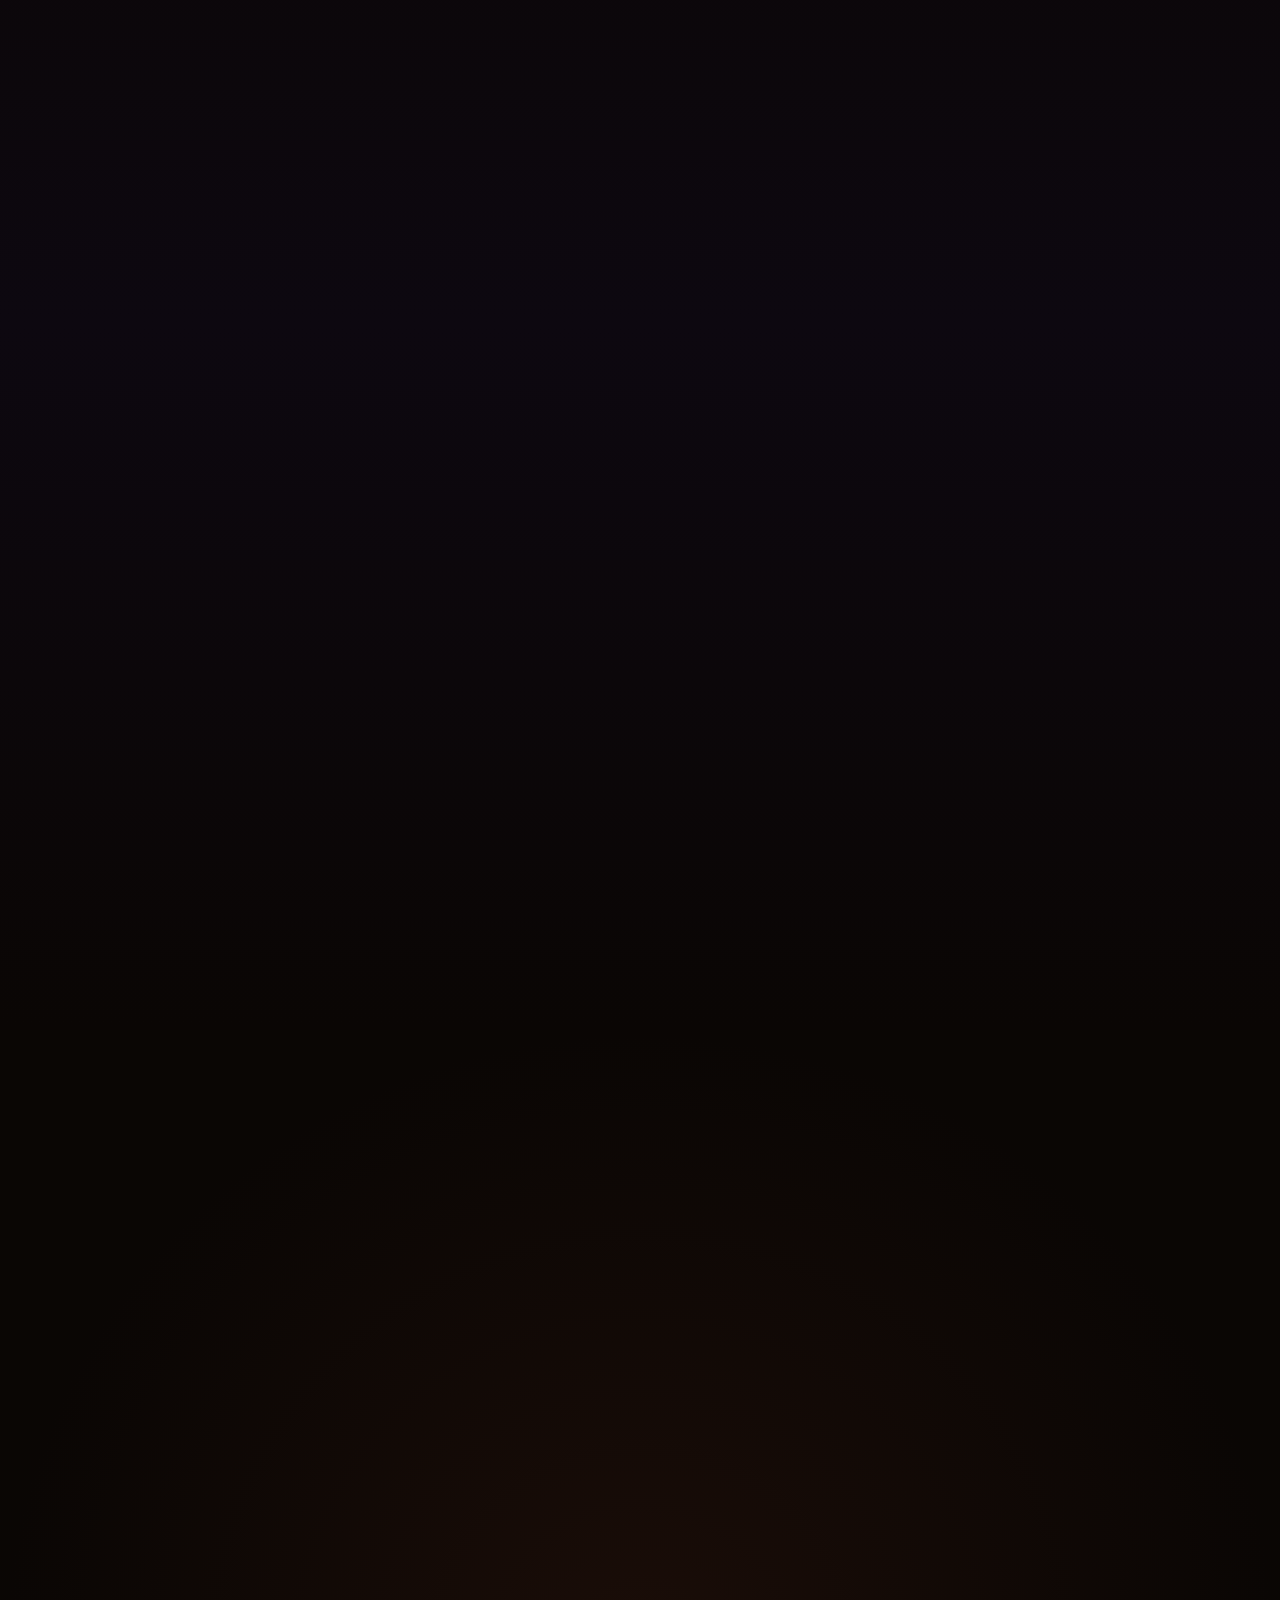
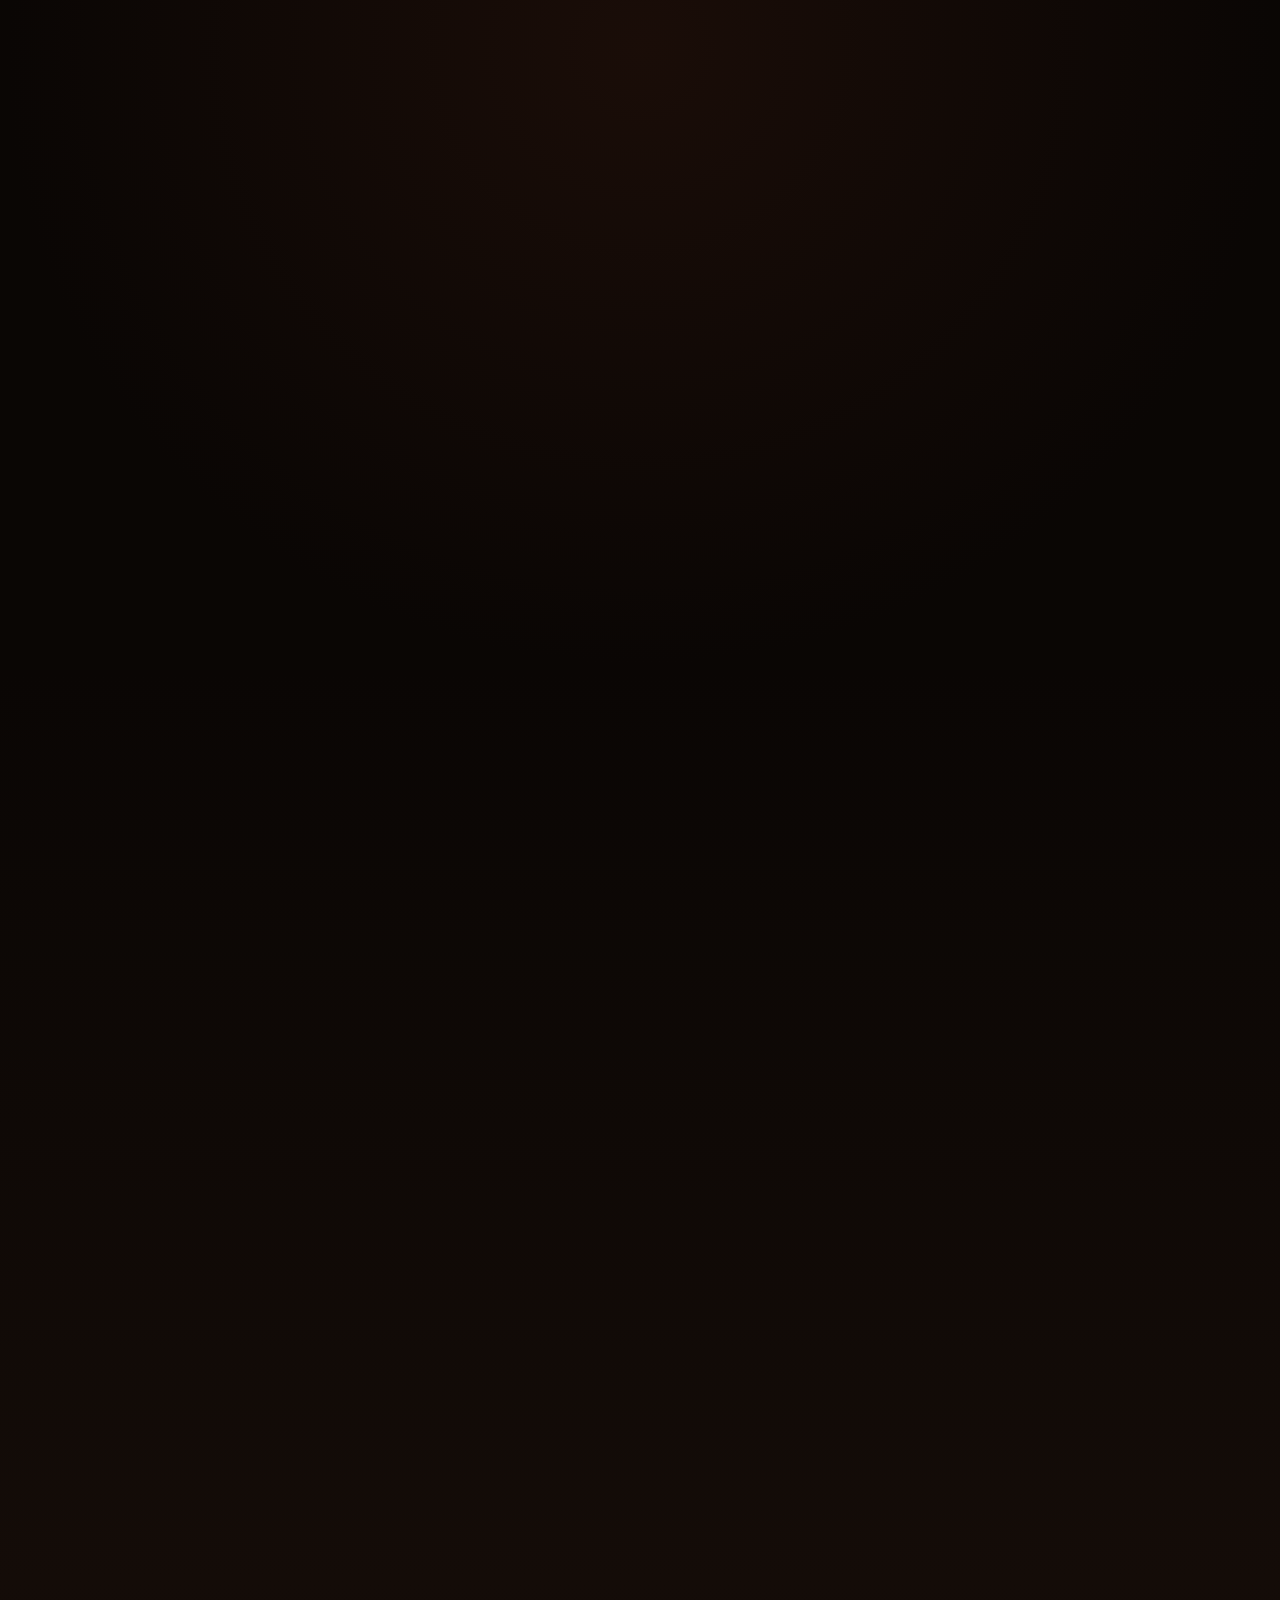
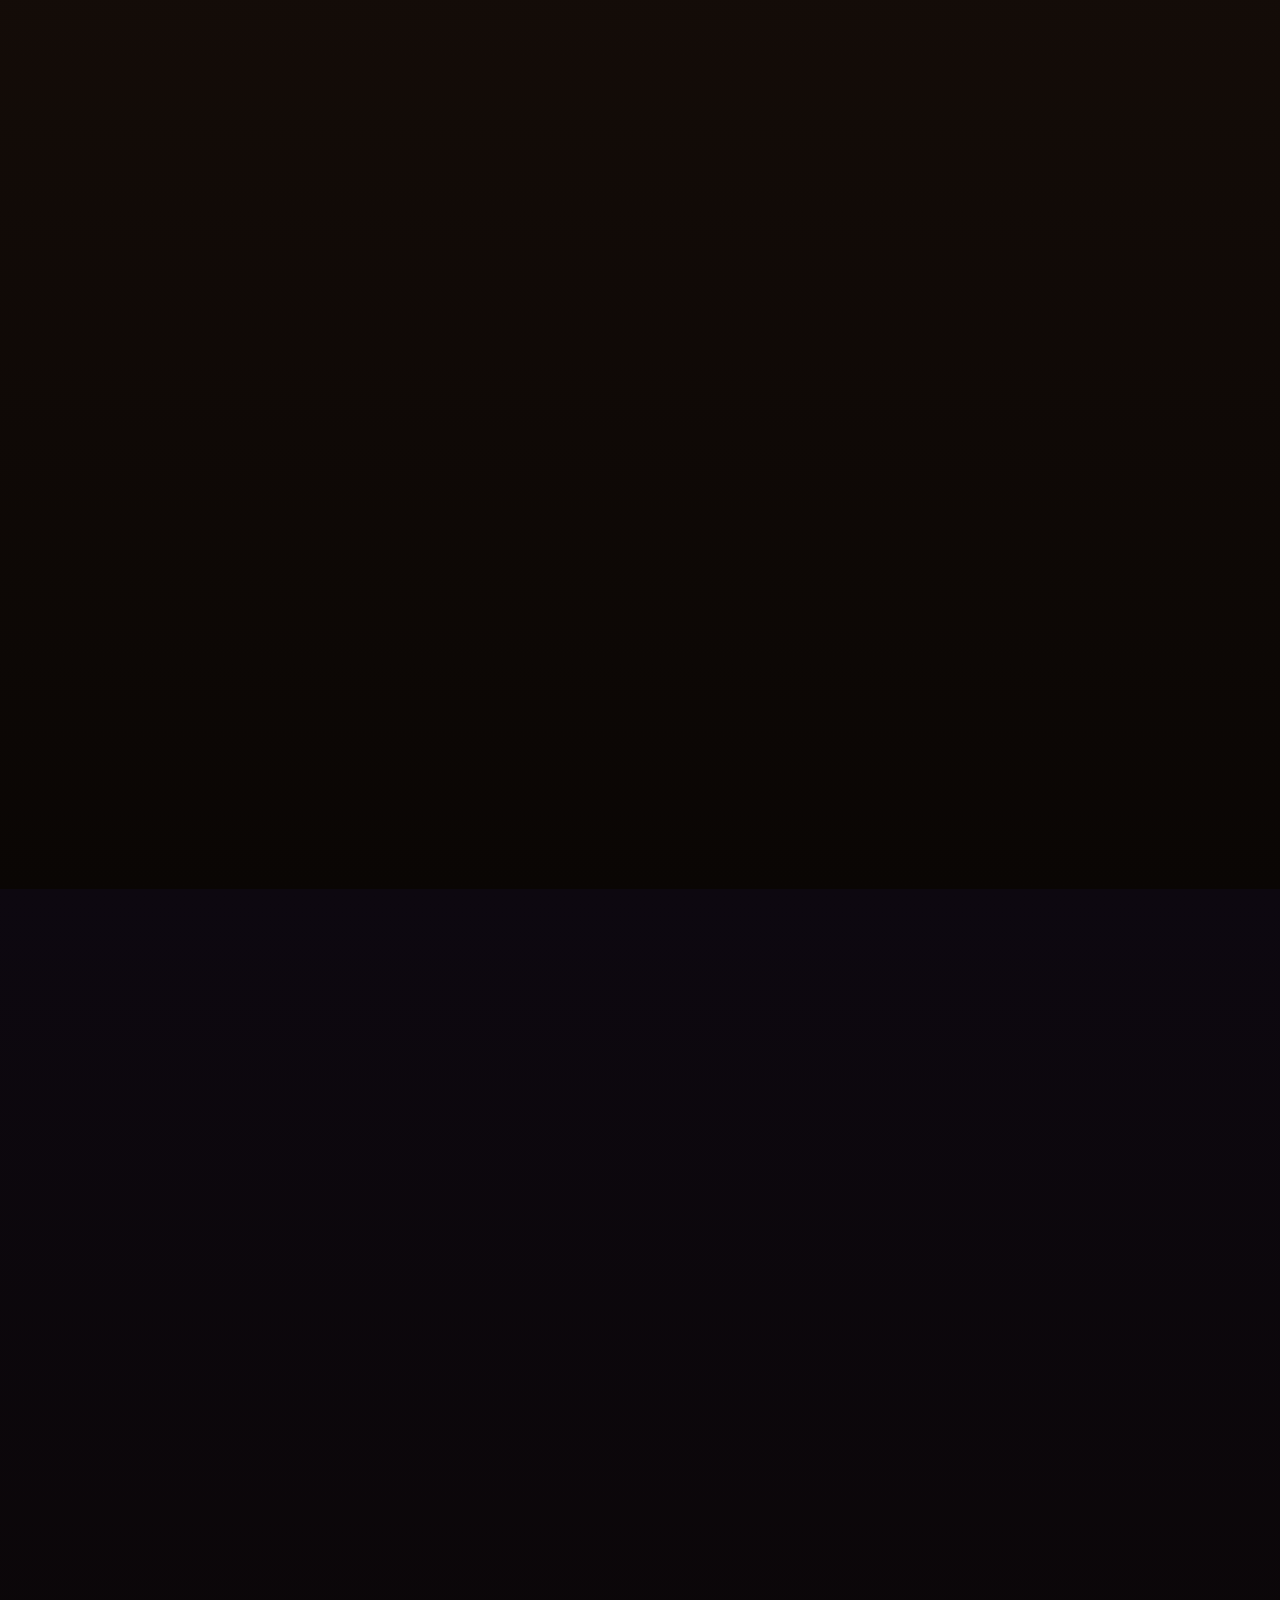
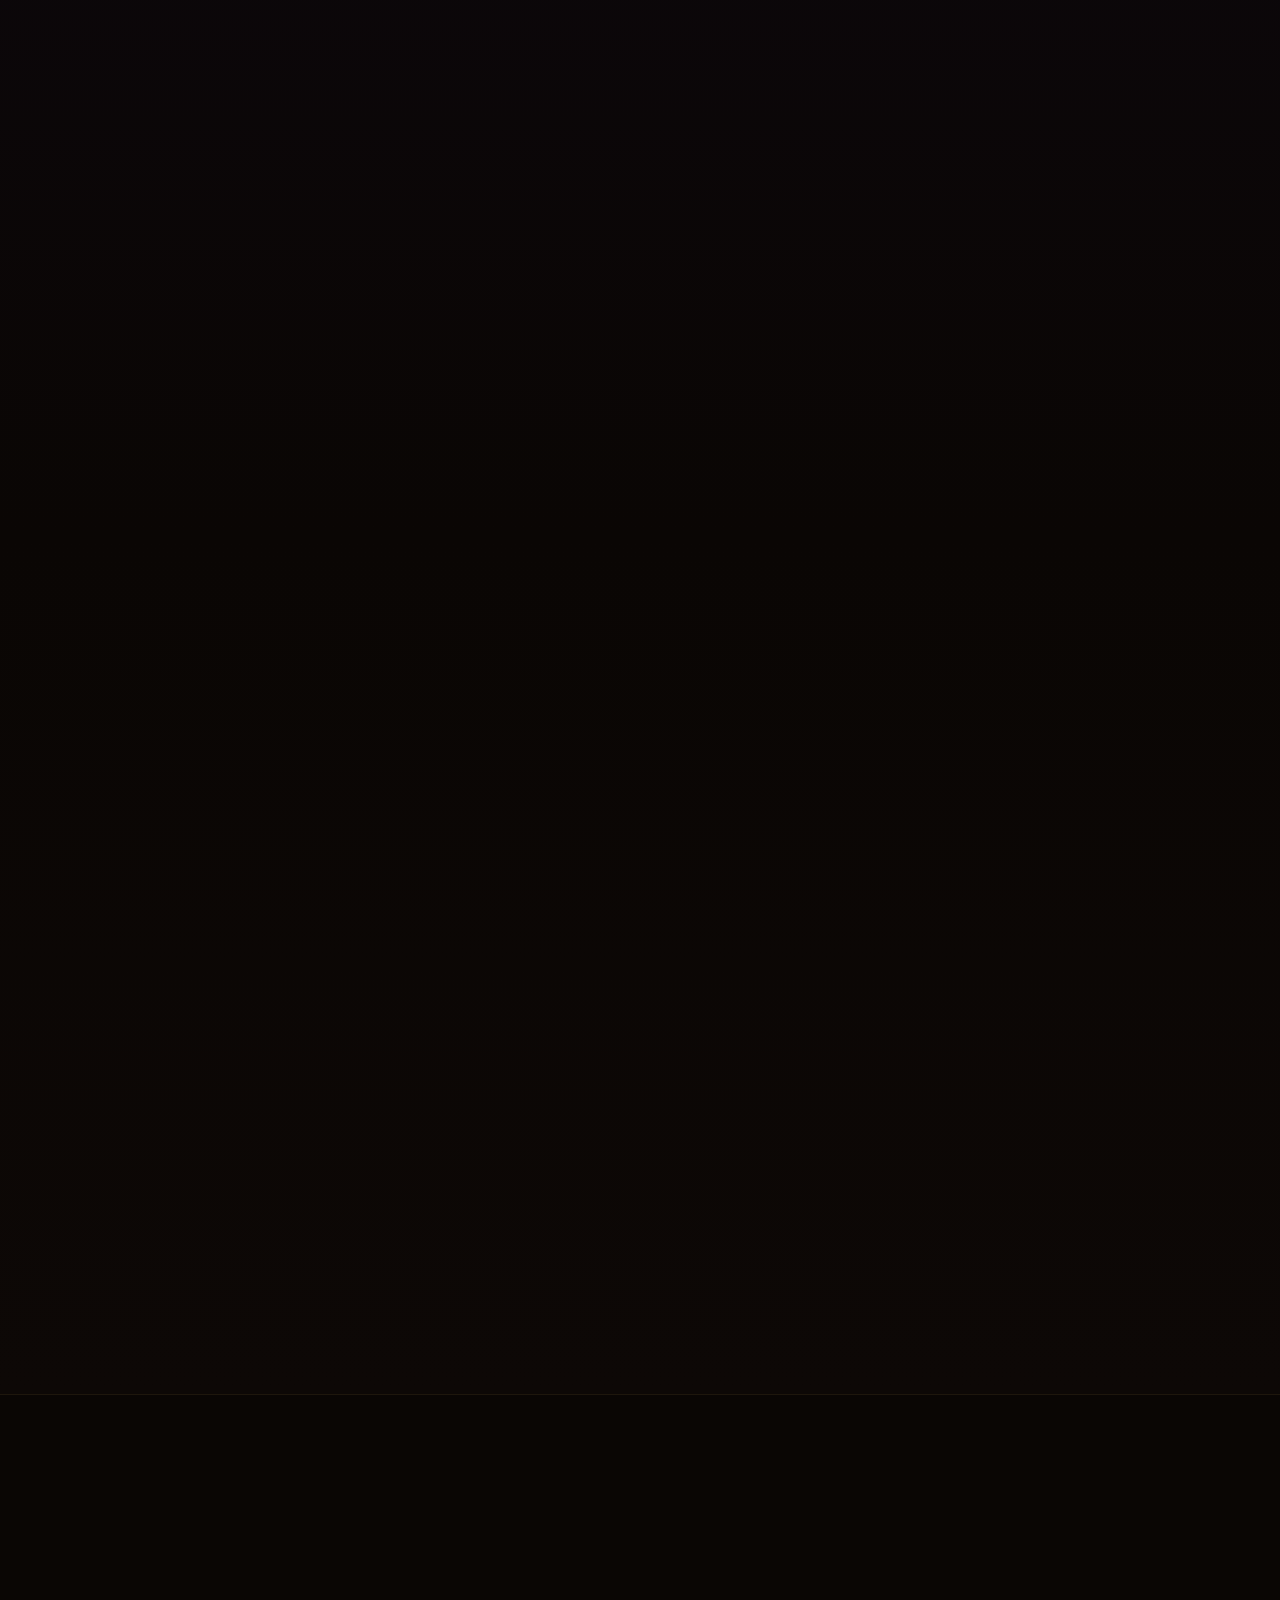
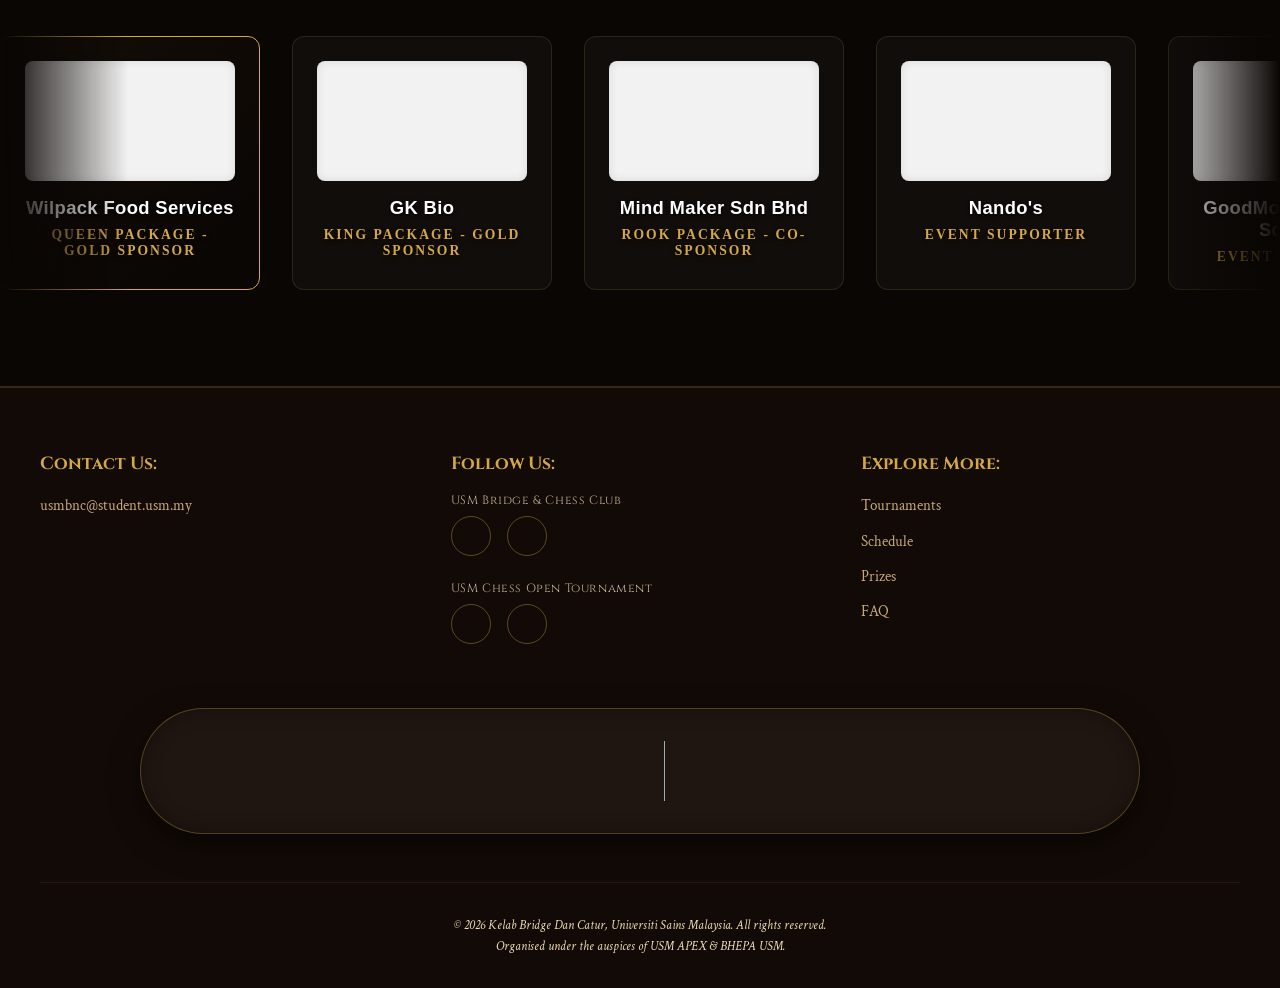
==== commit 0278ce7b: "Update individual chess results link in FAQ" ====
--- a/index.html
+++ b/index.html
@@ -1007,7 +1007,7 @@
           class="brochure-btn">
           📜 Team Rules &amp; Regulations
         </a>
-        <a href="https://s3.chess-results.com/Tnr1401002.aspx?lan=1&SNode=S0" target="_blank"
+        <a href="https://s2.chess-results.com/Tnr1431911.aspx?lan=1&SNode=S0" target="_blank"
           class="brochure-btn">
           🏆 Individual Results (Chess-Results)
         </a>
